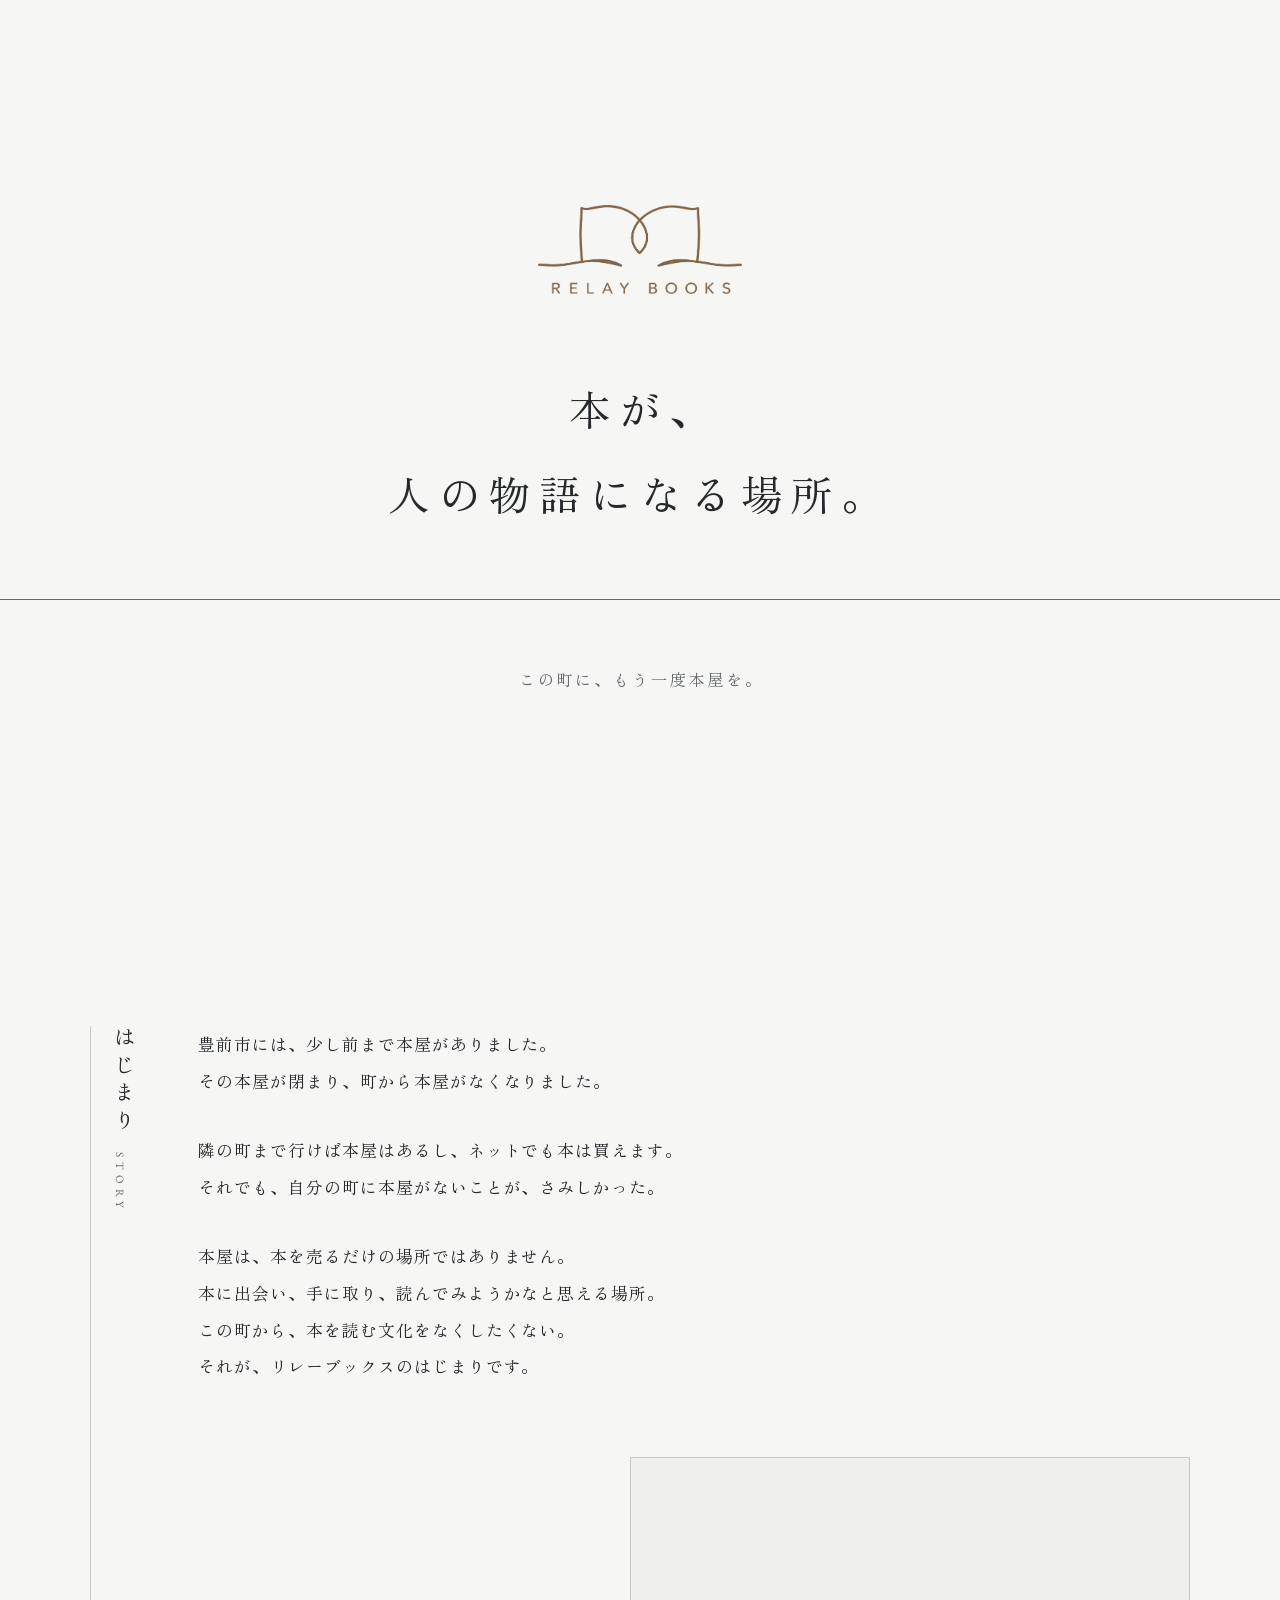
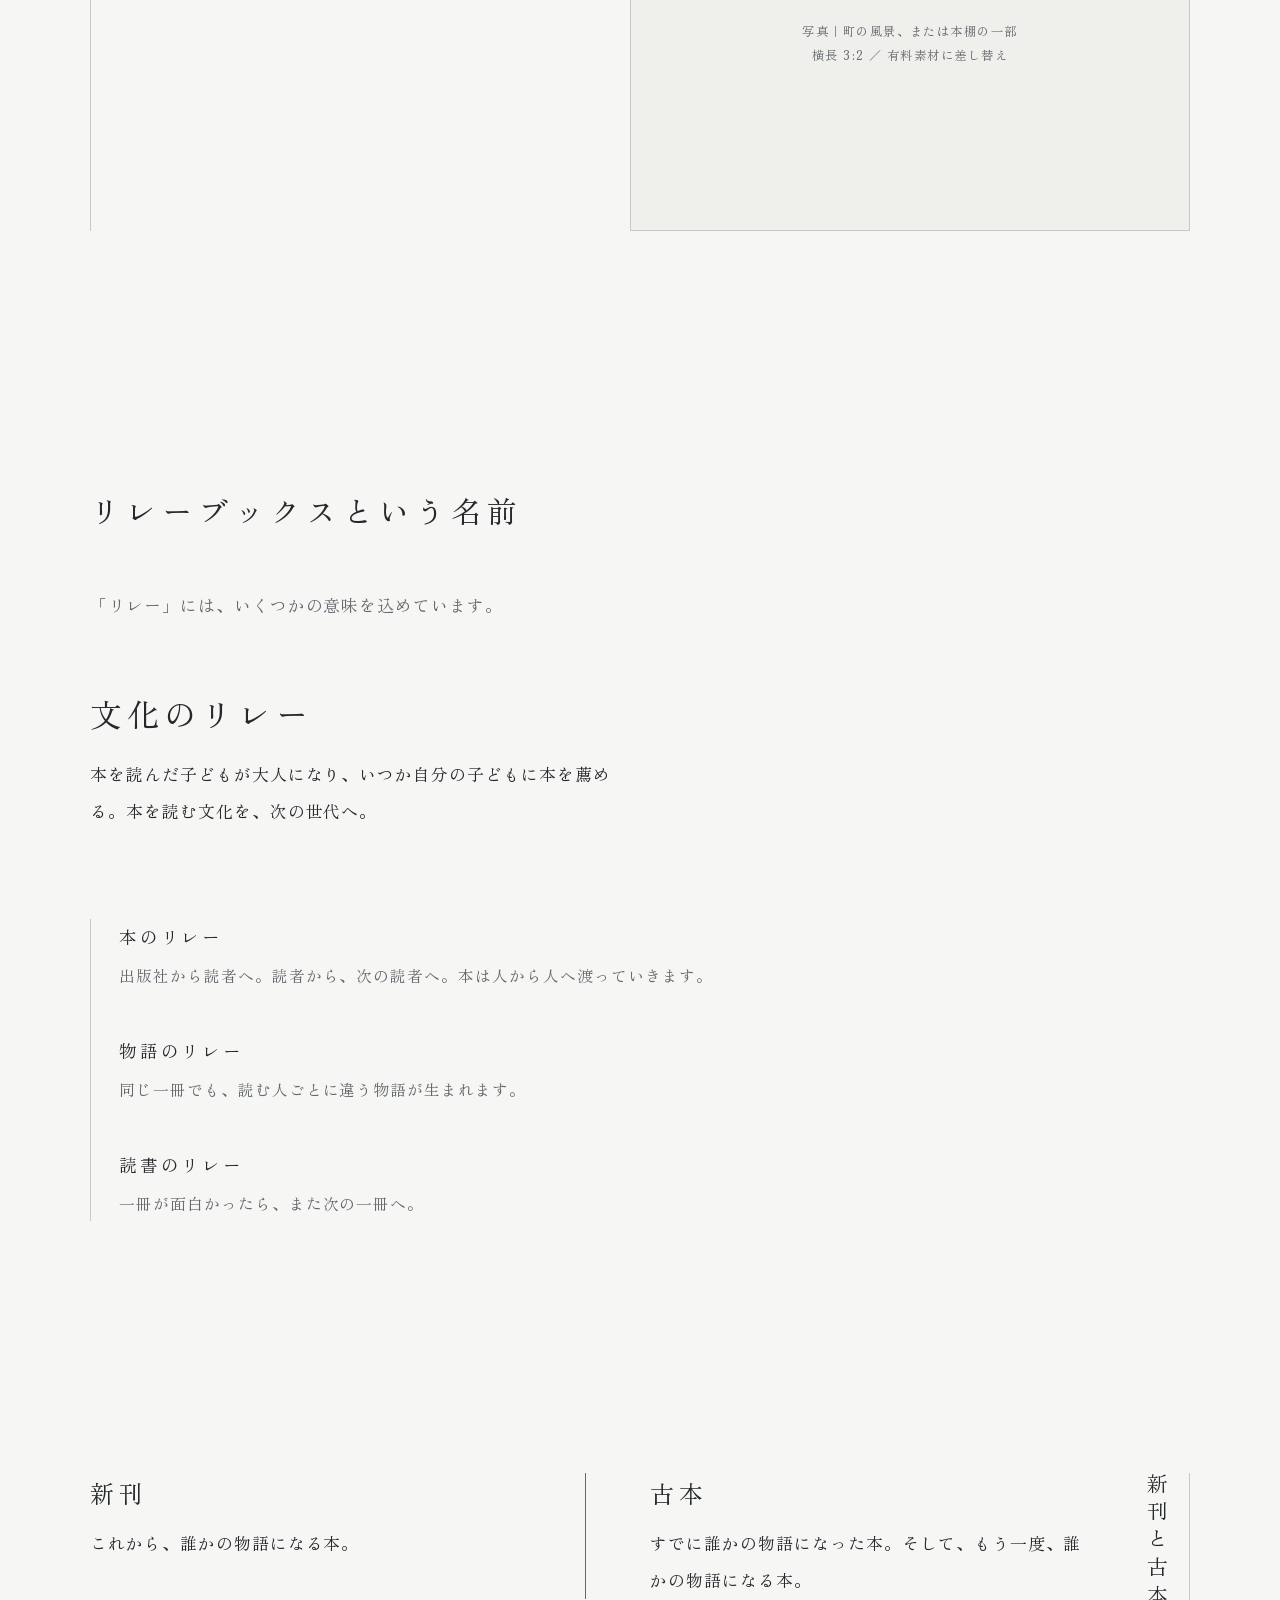
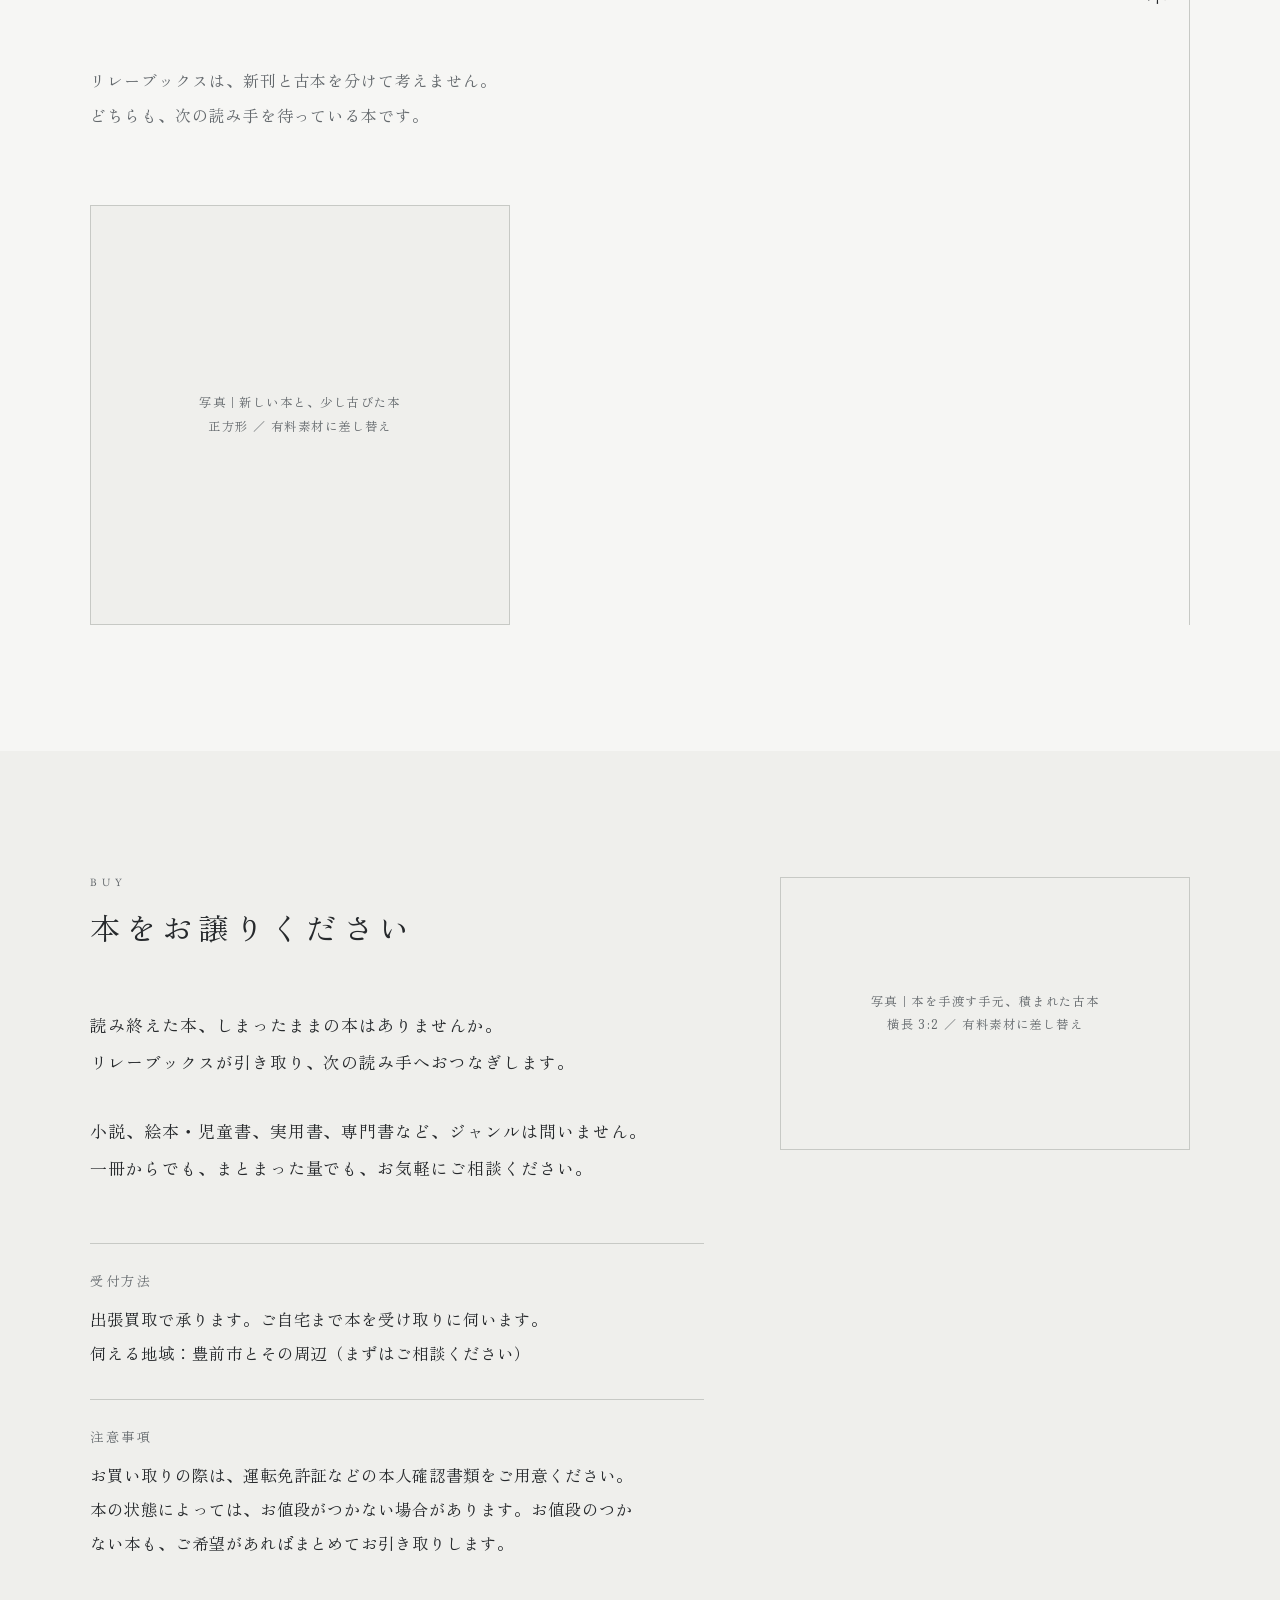
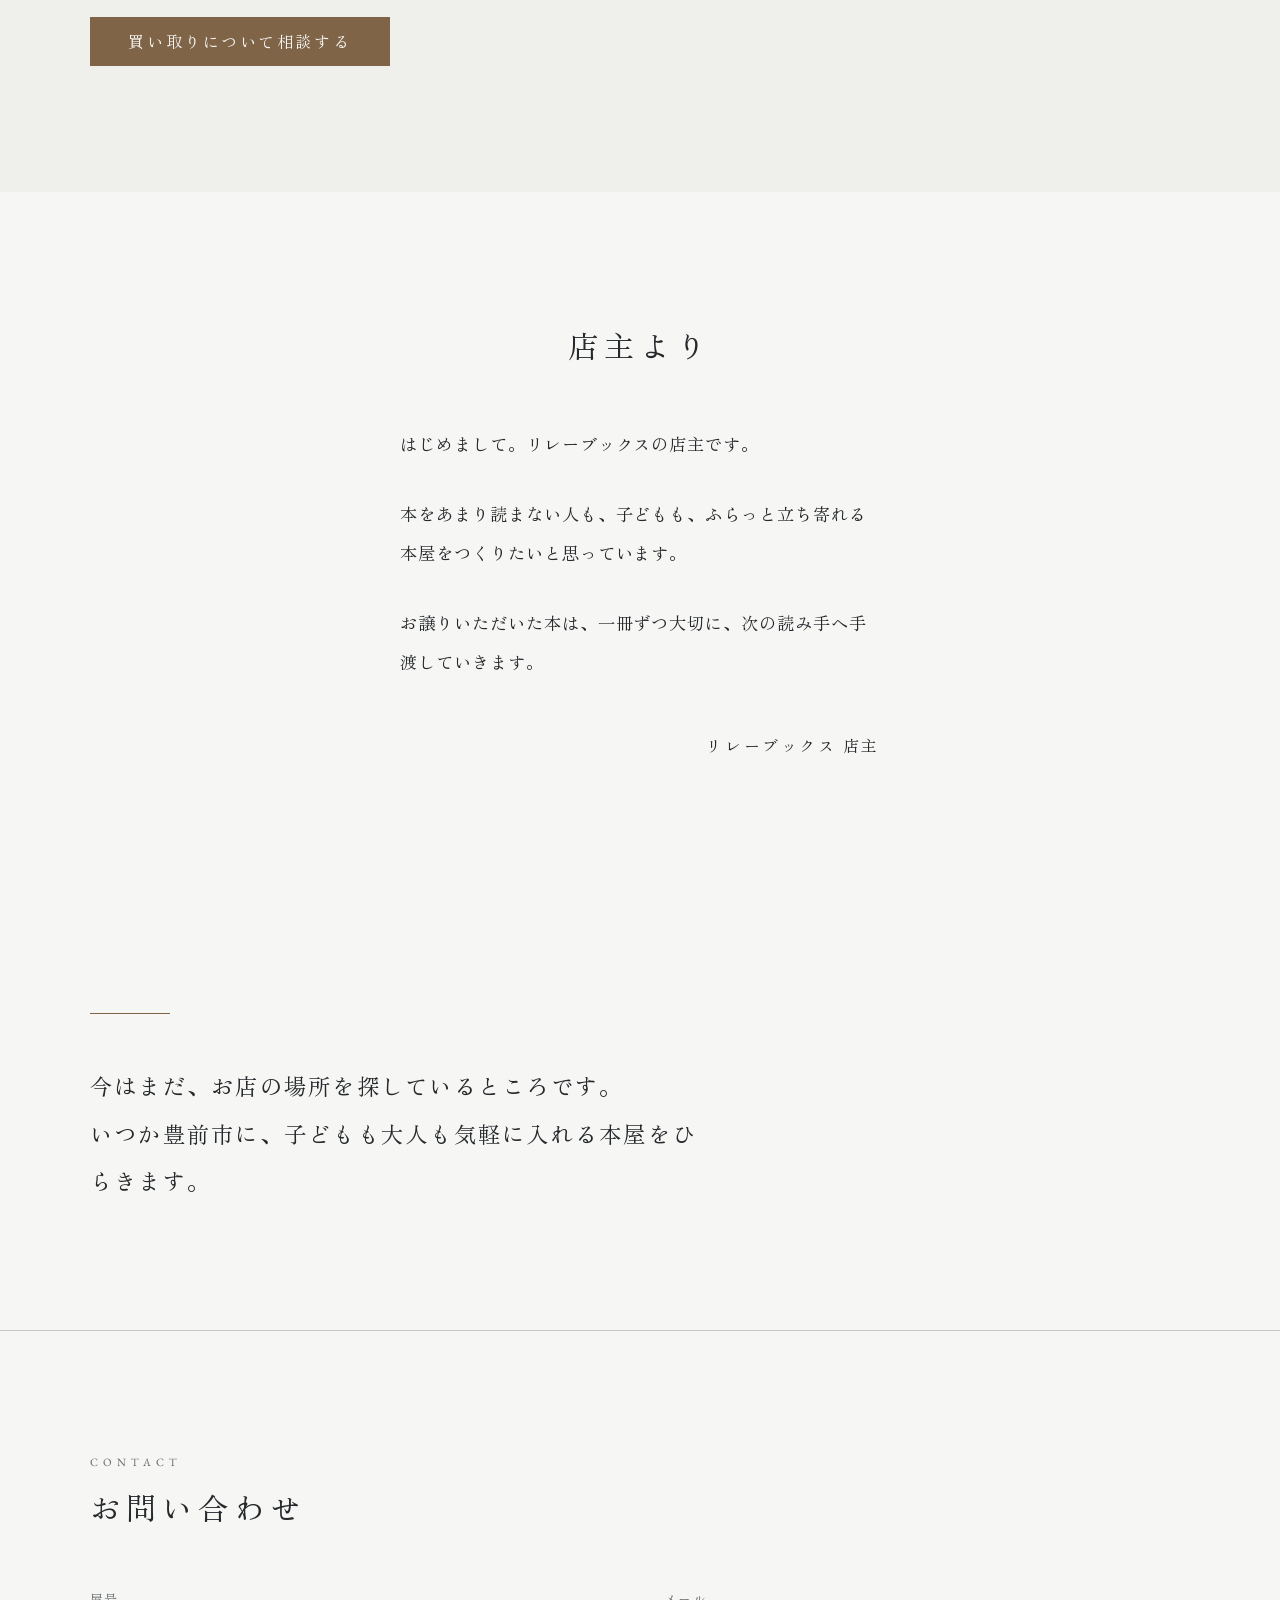
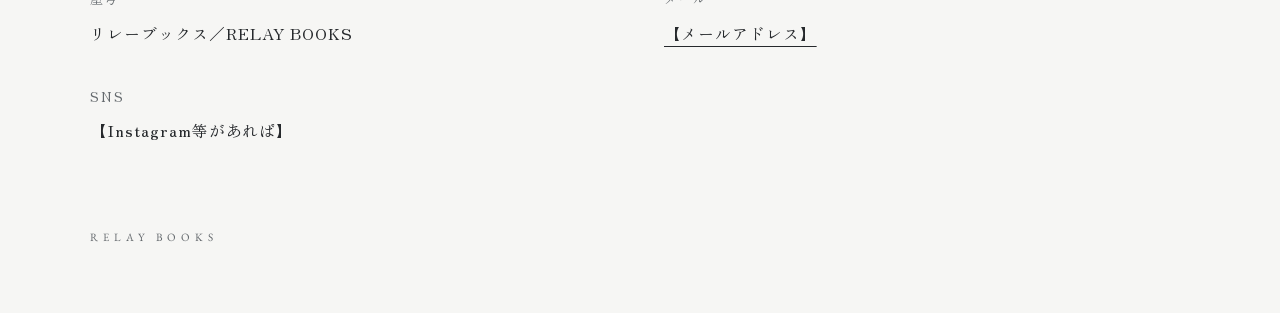
==== index.html @ 9a4e1fb2 "出張の地域と、値段のつかない本の扱いを書き入れた 伺える地域は「豊前市とその周辺（まずはご相談ください）」とした。 実際に動ける範囲は広いが、始めたばかりの段階では市町村名で 線を引くより、相談を受け" ====
<!doctype html>
<html lang="ja">
<head>
<meta charset="utf-8">
<meta name="viewport" content="width=device-width, initial-scale=1">

<!-- ==========================================================
     公開前に差し替える項目
     いずれも 【 】 で囲んである。同じ文字列で書かれているので、
     ファイル内の検索と置換でまとめて直せる。

       【店主名】            1箇所（事業者情報の代表者。is-pending で非表示中）
                             店主よりの本文と署名は「店主」とだけ書いてある。
                             名前を出すときはそこも書き換える
       【メールアドレス】    2箇所（買い取り相談ボタン / 事業者情報）
       【Instagram等が…】   1箇所（事業者情報のSNS。無ければ行ごと削除）

     古物商許可番号
       事業者情報の該当行に class="is-pending" が付いており、
       取得までは表示されない。番号を記入してこの class を外す。

     写真
       3箇所が枠のみのプレースホルダーになっている。
       有料素材の購入後、figure の中身を img に差し替える。

     ドメイン
       決まったら og:image を絶対URLにし、og:url を追加する。

     未成年からの買い取り
       福岡県の条例を確認し、方針が決まったら「本をお譲りください」の
       注意事項に追記するか判断する。
     ========================================================== -->

<title>リレーブックス｜本が、人の物語になる場所。</title>
<meta name="description" content="リレーブックスは、福岡県豊前市で本を読む文化を次の世代へつなぐ本屋です。読み終えた本、しまったままの本をお譲りください。一冊ずつ大切に、次の読み手へ手渡します。">

<meta property="og:type" content="website">
<meta property="og:title" content="リレーブックス｜本が、人の物語になる場所。">
<meta property="og:description" content="福岡県豊前市で、本を読む文化を次の世代へつなぐ本屋です。読み終えた本、しまったままの本をお譲りください。">
<meta property="og:image" content="/assets/og/og-image.png">
<meta property="og:locale" content="ja_JP">
<meta name="twitter:card" content="summary_large_image">

<link rel="icon" href="assets/favicon/favicon.ico" sizes="any">
<link rel="apple-touch-icon" href="assets/favicon/apple-touch-icon.png">

<link rel="stylesheet" href="assets/css/fonts.css">
<link rel="stylesheet" href="assets/css/style.css">
</head>
<body>

<!-- 1 ファーストビュー -->
<header class="hero">
  <div class="hero__logo">
    <img src="assets/logo/relay-books-logo.webp" width="1134" height="491"
         alt="リレーブックス RELAY BOOKS">
  </div>

  <h1 class="hero__catch">本が、<br>人の物語になる場所。</h1>

  <div class="hero__rule" aria-hidden="true"></div>

  <p class="hero__sub">この町に、もう一度本屋を。</p>
</header>

<main>

  <!-- 2 はじまり -->
  <section class="section story">
    <div class="wrap story__inner">
      <div class="vhead">
        <div class="vrule" aria-hidden="true"></div>
        <div>
          <h2>はじまり</h2>
          <div class="latin">STORY</div>
        </div>
      </div>

      <div>
        <div class="prose">
          <p>豊前市には、少し前まで本屋がありました。<br class="pc">その本屋が閉まり、町から本屋がなくなりました。</p>
          <p>隣の町まで行けば本屋はあるし、ネットでも本は買えます。<br class="pc">それでも、自分の町に本屋がないことが、さみしかった。</p>
          <p>本屋は、本を売るだけの場所ではありません。<br class="pc">本に出会い、手に取り、読んでみようかなと思える場所。<br class="pc">この町から、本を読む文化をなくしたくない。<br class="pc">それが、リレーブックスのはじまりです。</p>
        </div>

        <figure class="ph ph--wide">
          <span>写真｜町の風景、または本棚の一部<br>横長 3:2 ／ 有料素材に差し替え</span>
        </figure>
      </div>
    </div>
  </section>

  <!-- 3 リレーブックスという名前 -->
  <section class="section about">
    <div class="wrap">
      <div class="hhead">
        <h2>リレーブックスという名前</h2>
      </div>

      <p class="about__lead">「リレー」には、いくつかの意味を込めています。</p>

      <dl class="about__main">
        <dt>文化のリレー</dt>
        <dd>本を読んだ子どもが大人になり、いつか自分の子どもに本を薦める。本を読む文化を、次の世代へ。</dd>
      </dl>

      <dl class="about__rest">
        <div>
          <dt>本のリレー</dt>
          <dd>出版社から読者へ。読者から、次の読者へ。本は人から人へ渡っていきます。</dd>
        </div>
        <div>
          <dt>物語のリレー</dt>
          <dd>同じ一冊でも、読む人ごとに違う物語が生まれます。</dd>
        </div>
        <div>
          <dt>読書のリレー</dt>
          <dd>一冊が面白かったら、また次の一冊へ。</dd>
        </div>
      </dl>
    </div>
  </section>

  <!-- 4 新刊と古本 -->
  <section class="section books">
    <div class="wrap books__inner">
      <div class="vhead vhead--right">
        <div class="vrule" aria-hidden="true"></div>
        <div>
          <h2>新刊と古本</h2>
        </div>
      </div>

      <div class="books__body">
        <div class="books__pair">
          <dl>
            <dt>新刊</dt>
            <dd>これから、誰かの物語になる本。</dd>
          </dl>
          <div class="books__divider" aria-hidden="true"></div>
          <dl>
            <dt>古本</dt>
            <dd>すでに誰かの物語になった本。そして、もう一度、誰かの物語になる本。</dd>
          </dl>
        </div>

        <p class="books__note">リレーブックスは、新刊と古本を分けて考えません。<br class="pc">どちらも、次の読み手を待っている本です。</p>

        <figure class="ph ph--square">
          <span>写真｜新しい本と、少し古びた本<br>正方形 ／ 有料素材に差し替え</span>
        </figure>
      </div>
    </div>
  </section>

  <!-- 5 本をお譲りください -->
  <section class="section buy">
    <div class="wrap buy__inner">
      <div>
        <div class="hhead">
          <span class="latin">BUY</span>
          <h2>本をお譲りください</h2>
        </div>

        <div class="prose">
          <p>読み終えた本、しまったままの本はありませんか。<br class="pc">リレーブックスが引き取り、次の読み手へおつなぎします。</p>
          <p>小説、絵本・児童書、実用書、専門書など、ジャンルは問いません。<br class="pc">一冊からでも、まとまった量でも、お気軽にご相談ください。</p>
        </div>

        <dl class="buy__terms">
          <div>
            <dt>受付方法</dt>
            <dd>出張買取で承ります。ご自宅まで本を受け取りに伺います。<br>伺える地域：豊前市とその周辺（まずはご相談ください）</dd>
          </div>
          <div>
            <dt>注意事項</dt>
            <dd>お買い取りの際は、運転免許証などの本人確認書類をご用意ください。<br>本の状態によっては、お値段がつかない場合があります。お値段のつかない本も、ご希望があればまとめてお引き取りします。</dd>
          </div>
        </dl>

        <a class="button" href="mailto:【メールアドレス】">買い取りについて相談する</a>
      </div>

      <figure class="ph ph--wide">
        <span>写真｜本を手渡す手元、積まれた古本<br>横長 3:2 ／ 有料素材に差し替え</span>
      </figure>
    </div>
  </section>

  <!-- 6 店主より -->
  <section class="section owner">
    <div class="owner__inner">
      <div class="hhead hhead--center">
        <h2>店主より</h2>
      </div>

      <div class="owner__message">
        <p>はじめまして。リレーブックスの店主です。</p>
        <p>本をあまり読まない人も、子どもも、ふらっと立ち寄れる本屋をつくりたいと思っています。</p>
        <p>お譲りいただいた本は、一冊ずつ大切に、次の読み手へ手渡していきます。</p>
      </div>

      <p class="owner__sign">リレーブックス 店主</p>
    </div>
  </section>

  <!-- 7 これから -->
  <section class="section future" aria-label="これから">
    <div class="wrap">
      <div class="future__inner">
        <p>今はまだ、お店の場所を探しているところです。<br class="pc">いつか豊前市に、子どもも大人も気軽に入れる本屋をひらきます。</p>
      </div>
    </div>
  </section>

</main>

<!-- 8 連絡先・事業者情報 -->
<footer class="footer">
  <div class="wrap">
    <div class="hhead">
      <span class="latin">CONTACT</span>
      <h2>お問い合わせ</h2>
    </div>

    <dl class="footer__meta">
      <div>
        <dt>屋号</dt>
        <dd>リレーブックス／RELAY BOOKS</dd>
      </div>
      <!-- 代表者名を載せると決めたら、記入して is-pending を外す -->
      <div class="is-pending">
        <dt>代表者</dt>
        <dd>【店主名】</dd>
      </div>
      <!-- 古物商許可を取得したら、番号を記入して is-pending を外す -->
      <div class="is-pending">
        <dt>古物商許可</dt>
        <dd>福岡県公安委員会 第【許可番号】号</dd>
      </div>
      <div>
        <dt>メール</dt>
        <dd><a href="mailto:【メールアドレス】">【メールアドレス】</a></dd>
      </div>
      <div>
        <dt>SNS</dt>
        <dd>【Instagram等があれば】</dd>
      </div>
    </dl>

    <p class="footer__end">RELAY BOOKS</p>
  </div>
</footer>

</body>
</html>
---- assets/css/fonts.css ----
/* 和文・欧文のWebフォント。二段構成になっている。

   1段目 range/  文字コードの範囲ごとに分けたファイル。全ての文字を網羅する。
   2段目 page/   このページに実際に出てくる文字だけを詰めた軽量版。

   同じ文字を両方が持つ場合、CSSの規定により後に書いたものが使われる。
   そのため通常は2段目だけが読み込まれ、転送量は数十KBで済む。
   文章を書き換えて2段目に無い文字が出てきたときだけ、1段目の該当ファイル
   が読み込まれて欠けを埋める。つまり文字が抜け落ちることはない。

   2段目は文章を変えても作り直さなくてよい。作り直せば転送量がまた最小に
   なるという程度の位置づけ。 */


/* ---- Zen Old Mincho 範囲ごとの分割 ---- */
@font-face {
  font-family: 'Zen Old Mincho';
  font-style: normal;
  font-weight: 400;
  font-display: swap;
  src: url(../fonts/zen-old-mincho/000.woff2) format('woff2');
  unicode-range: U+ffd7, U+ffda-ffdc, U+ffe0-ffe2, U+ffe4, U+ffe6, U+ffe8-ffee, U+1f100-1f10c, U+1f110-1f16c, U+1f170-1f1ac, U+1f200-1f202, U+1f210-1f234;
}
@font-face {
  font-family: 'Zen Old Mincho';
  font-style: normal;
  font-weight: 400;
  font-display: swap;
  src: url(../fonts/zen-old-mincho/001.woff2) format('woff2');
  unicode-range: U+fa10, U+fa12-fa6d, U+fb00-fb04, U+fe10-fe19, U+fe30-fe42, U+fe44-fe52, U+fe54-fe66, U+fe68-fe6b, U+ff02, U+ff04, U+ff07, U+ff51, U+ff5b, U+ff5d, U+ff5f-ff60, U+ff66, U+ff69, U+ff87, U+ffa1-ffbe, U+ffc2-ffc7, U+ffca-ffcf, U+ffd2-ffd6;
}
@font-face {
  font-family: 'Zen Old Mincho';
  font-style: normal;
  font-weight: 400;
  font-display: swap;
  src: url(../fonts/zen-old-mincho/002.woff2) format('woff2');
  unicode-range: U+f92d-f959, U+f95b-f9f2, U+f9f4-fa0b, U+fa0e-fa0f;
}
@font-face {
  font-family: 'Zen Old Mincho';
  font-style: normal;
  font-weight: 400;
  font-display: swap;
  src: url(../fonts/zen-old-mincho/003.woff2) format('woff2');
  unicode-range: U+9e8b-9e8c, U+9e8e-9e8f, U+9e91-9e92, U+9e95-9e96, U+9e98, U+9e9b, U+9e9d-9e9e, U+9ea4-9ea5, U+9ea8-9eaa, U+9eac-9eb0, U+9eb3-9eb5, U+9eb8, U+9ebc-9ebf, U+9ec3, U+9ec6, U+9ec8, U+9ecb-9ecd, U+9ecf-9ed1, U+9ed4-9ed5, U+9ed8, U+9edb-9ee0, U+9ee4-9ee5, U+9ee7-9ee8, U+9eec-9ef2, U+9ef4-9ef9, U+9efb-9eff, U+9f02-9f03, U+9f07-9f09, U+9f0e-9f12, U+9f14-9f17, U+9f19-9f1b, U+9f1f-9f22, U+9f26, U+9f2a-9f2c, U+9f2f, U+9f31-9f32, U+9f34, U+9f37, U+9f39-9f3a, U+9f3c-9f3f, U+9f41, U+9f43-9f47, U+9f4a, U+9f4e-9f50, U+9f52-9f58, U+9f5a, U+9f5d-9f61, U+9f63, U+9f66-9f6a, U+9f6c-9f73, U+9f75-9f77, U+9f7a, U+9f7d, U+9f7f, U+9f8f-9f92, U+9f94-9f97, U+9f99, U+9f9c-9fa3, U+9fa5, U+9fb4, U+9fbc-9fc2, U+9fc4, U+9fc6, U+9fcc, U+f900-f92c;
}
@font-face {
  font-family: 'Zen Old Mincho';
  font-style: normal;
  font-weight: 400;
  font-display: swap;
  src: url(../fonts/zen-old-mincho/004.woff2) format('woff2');
  unicode-range: U+9c3e, U+9c41, U+9c43-9c4a, U+9c4e-9c50, U+9c52-9c54, U+9c56, U+9c58, U+9c5a-9c61, U+9c63, U+9c65, U+9c67-9c6b, U+9c6d-9c6e, U+9c70, U+9c72, U+9c75-9c78, U+9c7a-9c7c, U+9ce6-9ce7, U+9ceb-9cec, U+9cf0, U+9cf2, U+9cf6-9cf7, U+9cf9, U+9d02-9d03, U+9d06-9d09, U+9d0b, U+9d0e, U+9d11-9d12, U+9d15, U+9d17-9d18, U+9d1b-9d1f, U+9d23, U+9d26, U+9d2a-9d2c, U+9d2f-9d30, U+9d32-9d34, U+9d3a, U+9d3c-9d3f, U+9d41-9d48, U+9d4a, U+9d50-9d54, U+9d59, U+9d5d-9d65, U+9d69-9d6c, U+9d6f-9d70, U+9d72-9d73, U+9d76-9d77, U+9d7a-9d7c, U+9d7e, U+9d83-9d84, U+9d86-9d87, U+9d89-9d8a, U+9d8d-9d8e, U+9d92-9d93, U+9d95-9d9a, U+9da1, U+9da4, U+9da9-9dac, U+9dae, U+9db1-9db2, U+9db5, U+9db8-9dbd, U+9dbf-9dc4, U+9dc6-9dc7, U+9dc9-9dca, U+9dcf, U+9dd3-9dd7, U+9dd9-9dda, U+9dde-9de0, U+9de3, U+9de5-9de7, U+9de9, U+9deb, U+9ded-9df0, U+9df3-9df4, U+9df8, U+9dfd-9dfe, U+9e02, U+9e07, U+9e0a, U+9e0d-9e0e, U+9e10-9e12, U+9e15-9e16, U+9e19-9e1f, U+9e75, U+9e79-9e7d, U+9e80-9e85, U+9e87-9e88;
}
@font-face {
  font-family: 'Zen Old Mincho';
  font-style: normal;
  font-weight: 400;
  font-display: swap;
  src: url(../fonts/zen-old-mincho/005.woff2) format('woff2');
  unicode-range: U+9ae5-9ae7, U+9ae9, U+9aeb-9aec, U+9aee-9aef, U+9af1-9af5, U+9af7, U+9af9-9afb, U+9afd, U+9aff-9b06, U+9b08-9b09, U+9b0b-9b0e, U+9b10, U+9b12, U+9b16, U+9b18-9b1d, U+9b1f-9b20, U+9b22-9b23, U+9b25-9b2f, U+9b32-9b35, U+9b37, U+9b39-9b3b, U+9b3d, U+9b43-9b44, U+9b48, U+9b4b-9b4f, U+9b51, U+9b55-9b58, U+9b5b, U+9b5e, U+9b61, U+9b63, U+9b65-9b66, U+9b68, U+9b6a-9b6f, U+9b72-9b79, U+9b7f-9b80, U+9b83-9b87, U+9b89-9b8b, U+9b8d, U+9b8f-9b94, U+9b96-9b97, U+9b9a, U+9b9d-9ba0, U+9ba6-9ba7, U+9ba9-9baa, U+9bac, U+9bb0-9bb2, U+9bb4, U+9bb7-9bb9, U+9bbb-9bbc, U+9bbe-9bc1, U+9bc6-9bc8, U+9bca, U+9bce-9bd2, U+9bd4, U+9bd7-9bd8, U+9bdd, U+9bdf, U+9be1-9be5, U+9be7, U+9bea-9beb, U+9bee-9bf3, U+9bf5, U+9bf7-9bfa, U+9bfd, U+9bff-9c00, U+9c02, U+9c04, U+9c06, U+9c08-9c0d, U+9c0f-9c16, U+9c18-9c1e, U+9c21-9c2a, U+9c2d-9c32, U+9c35-9c37, U+9c39-9c3a, U+9c3d;
}
@font-face {
  font-family: 'Zen Old Mincho';
  font-style: normal;
  font-weight: 400;
  font-display: swap;
  src: url(../fonts/zen-old-mincho/006.woff2) format('woff2');
  unicode-range: U+98eb, U+98ed-98ee, U+98f0-98f1, U+98f3, U+98f6, U+9902, U+9907-9909, U+9911-9912, U+9914-9918, U+991a-9922, U+9924, U+9926-9927, U+992b-992c, U+992e, U+9931-9935, U+9939-993e, U+9940-9942, U+9945-9949, U+994b-994e, U+9950-9952, U+9954-9955, U+9958-9959, U+995b-995c, U+995e-9960, U+9963, U+9997-9998, U+999b, U+999d-999f, U+99a3, U+99a5-99a6, U+99a8, U+99ad-99ae, U+99b0-99b2, U+99b5, U+99b9-99ba, U+99bc-99bd, U+99bf, U+99c1, U+99c3, U+99c8-99c9, U+99d1, U+99d3-99d5, U+99d8-99df, U+99e1-99e2, U+99e7, U+99ea-99ee, U+99f0-99f2, U+99f4-99f5, U+99f8-99f9, U+99fb-99fe, U+9a01-9a05, U+9a08, U+9a0a-9a0c, U+9a0f-9a11, U+9a16, U+9a1a, U+9a1e, U+9a20, U+9a22-9a24, U+9a27, U+9a2b, U+9a2d-9a2e, U+9a31, U+9a33, U+9a35-9a38, U+9a3e, U+9a40-9a45, U+9a47, U+9a4a-9a4e, U+9a51-9a52, U+9a54-9a58, U+9a5b, U+9a5d, U+9a5f, U+9a62, U+9a64-9a65, U+9a69-9a6c, U+9aaa, U+9aac-9ab0, U+9ab2, U+9ab4-9ab7, U+9ab9, U+9abb-9ac1, U+9ac3, U+9ac6, U+9ac8, U+9ace-9ad3, U+9ad5-9ad7, U+9adb-9adc, U+9ade-9ae0, U+9ae2-9ae4;
}
@font-face {
  font-family: 'Zen Old Mincho';
  font-style: normal;
  font-weight: 400;
  font-display: swap;
  src: url(../fonts/zen-old-mincho/007.woff2) format('woff2');
  unicode-range: U+971d, U+9721-9724, U+9728, U+972a, U+9730-9731, U+9733, U+9736, U+9738-9739, U+973b, U+973d-973e, U+9741-9744, U+9746-974a, U+974d-974f, U+9751, U+9755, U+9757-9758, U+975a-975c, U+9760-9761, U+9763-9764, U+9766-9768, U+976a-976b, U+976e, U+9771, U+9773, U+9776-977d, U+977f-9781, U+9785-9786, U+9789, U+978b, U+978f-9790, U+9795-9797, U+9799-979a, U+979c, U+979e-97a0, U+97a2-97a3, U+97a6, U+97a8, U+97ab-97ac, U+97ae, U+97b1-97b6, U+97b8-97ba, U+97bc, U+97be-97bf, U+97c1, U+97c3-97ce, U+97d0-97d1, U+97d4, U+97d7-97d9, U+97db-97de, U+97e0-97e1, U+97e4, U+97e6, U+97ed-97ef, U+97f1-97f2, U+97f4-97f8, U+97fa, U+9804, U+9807, U+980a, U+980c-980f, U+9814, U+9816-9817, U+9819-981a, U+981c, U+981e, U+9820-9821, U+9823-9826, U+982b, U+982e-9830, U+9832-9835, U+9837, U+9839, U+983d-983e, U+9844, U+9846-9847, U+984a-984b, U+984f, U+9851-9853, U+9856-9857, U+9859-985b, U+9862-9863, U+9865-9866, U+986a-986c, U+986f-9871, U+9873-9875, U+98aa-98ab, U+98ad-98ae, U+98b0-98b1, U+98b4, U+98b6-98b8, U+98ba-98bc, U+98bf, U+98c2-98c8, U+98cb-98cc, U+98ce, U+98dc, U+98de, U+98e0-98e1, U+98e3, U+98e5-98e7, U+98e9-98ea;
}
@font-face {
  font-family: 'Zen Old Mincho';
  font-style: normal;
  font-weight: 400;
  font-display: swap;
  src: url(../fonts/zen-old-mincho/008.woff2) format('woff2');
  unicode-range: U+944a, U+944c, U+9452-9453, U+9455, U+9459-945c, U+945e-9463, U+9468, U+946a-946b, U+946d-9472, U+9475, U+9477, U+947c-947f, U+9481, U+9483-9485, U+9578-9579, U+957e-957f, U+9582, U+9584, U+9586-9588, U+958a, U+958c-958f, U+9592, U+9594, U+9596, U+9598-9599, U+959d-95a1, U+95a4, U+95a6-95a9, U+95ab-95ad, U+95b1, U+95b4, U+95b6, U+95b9-95bf, U+95c3, U+95c6, U+95c8-95cd, U+95d0-95d6, U+95d9-95da, U+95dc-95e2, U+95e4-95e6, U+95e8, U+961d-961e, U+9621-9622, U+9624-9626, U+9628, U+962c, U+962e-962f, U+9631, U+9633-9634, U+9637-963a, U+963c-963d, U+9641-9642, U+964b-964c, U+964f, U+9652, U+9654, U+9656-9658, U+965c-965f, U+9661, U+9666, U+966a, U+966c, U+966e, U+9672, U+9674, U+9677, U+967b-967c, U+967e-967f, U+9681-9684, U+9689, U+968b, U+968d, U+9691, U+9695-9698, U+969a, U+969d, U+969f, U+96a4-96aa, U+96ae-96b4, U+96b6, U+96b8-96bb, U+96bd, U+96c1, U+96c9-96cb, U+96cd-96ce, U+96d2, U+96d5-96d6, U+96d8-96da, U+96dc-96df, U+96e9, U+96ef, U+96f1, U+96f9-96fa, U+9702-9706, U+9708-9709, U+970d-970f, U+9711, U+9713-9714, U+9716, U+9719-971b;
}
@font-face {
  font-family: 'Zen Old Mincho';
  font-style: normal;
  font-weight: 400;
  font-display: swap;
  src: url(../fonts/zen-old-mincho/009.woff2) format('woff2');
  unicode-range: U+92bc-92bd, U+92bf-92c3, U+92c5-92c8, U+92cb-92d0, U+92d2-92d3, U+92d5, U+92d7-92d9, U+92dc-92dd, U+92df-92e1, U+92e3-92e5, U+92e7-92ea, U+92ec, U+92ee, U+92f0, U+92f2, U+92f7-92fb, U+92ff-9300, U+9302, U+9304, U+9308, U+930d, U+930f-9311, U+9314-9315, U+9318-931a, U+931c-931f, U+9321-9325, U+9327-932b, U+932e, U+9333-9337, U+933a-933b, U+9344, U+9347-934a, U+934d, U+9350-9352, U+9354-9358, U+935a, U+935c, U+935e, U+9360, U+9364-9365, U+9367, U+9369-936d, U+936f-9371, U+9373-9374, U+9376, U+937a, U+937d-9382, U+9388, U+938a-938b, U+938d, U+938f, U+9392, U+9394-9395, U+9397-9398, U+939a-939b, U+939e, U+93a1, U+93a3-93a4, U+93a6, U+93a8-93a9, U+93ab-93ad, U+93b0, U+93b4-93b6, U+93b9-93bb, U+93c1, U+93c3-93cd, U+93d0-93d1, U+93d3, U+93d6-93d9, U+93dc-93df, U+93e2, U+93e4-93e8, U+93f1, U+93f5, U+93f7-93fb, U+93fd, U+9401-9404, U+9407-9409, U+940d-9410, U+9413-9417, U+9419-941a, U+941f, U+9421, U+942b, U+942e-942f, U+9431-9434, U+9436, U+9438, U+943a-943b, U+943d, U+943f, U+9441, U+9443-9445, U+9448;
}
@font-face {
  font-family: 'Zen Old Mincho';
  font-style: normal;
  font-weight: 400;
  font-display: swap;
  src: url(../fonts/zen-old-mincho/010.woff2) format('woff2');
  unicode-range: U+9143, U+9146-914c, U+914f, U+9153, U+9156-915b, U+9161, U+9163-9165, U+9167, U+9169, U+916d, U+9172-9174, U+9179-917b, U+9181-9183, U+9185-9187, U+9189-918b, U+918e, U+9191, U+9193-9195, U+9197-9198, U+919e, U+91a1-91a2, U+91a6, U+91a8, U+91aa-91b6, U+91ba-91bd, U+91bf-91c6, U+91c9, U+91cb, U+91d0, U+91d3-91d4, U+91d6-91d7, U+91d9-91db, U+91de-91df, U+91e1, U+91e4-91e6, U+91e9-91ea, U+91ec-91f1, U+91f5-91f7, U+91f9, U+91fb-91fd, U+91ff-9201, U+9204-9207, U+9209-920a, U+920c, U+920e, U+9210-9218, U+921c-921e, U+9223-9226, U+9228-9229, U+922c, U+922e-9230, U+9233, U+9235-923a, U+923c, U+923e-9240, U+9242-9243, U+9245-924b, U+924d-9251, U+9256-925a, U+925c-925e, U+9260-9261, U+9264-9269, U+926e-9270, U+9275-9279, U+927b-927f, U+9288-928a, U+928d-928e, U+9291-9293, U+9295-9297, U+9299, U+929b-929c, U+929f-92a0, U+92a4-92a5, U+92a7-92a8, U+92ab, U+92af, U+92b2-92b3, U+92b6-92bb;
}
@font-face {
  font-family: 'Zen Old Mincho';
  font-style: normal;
  font-weight: 400;
  font-display: swap;
  src: url(../fonts/zen-old-mincho/011.woff2) format('woff2');
  unicode-range: U+8f52-8f55, U+8f57-8f58, U+8f5c-8f5e, U+8f61-8f66, U+8f9c-8f9d, U+8f9f-8fa2, U+8fa4-8fa8, U+8fad-8faf, U+8fb4-8fb8, U+8fbe, U+8fc0-8fc2, U+8fc6, U+8fc8, U+8fca-8fcb, U+8fcd, U+8fd0, U+8fd2-8fd3, U+8fd5, U+8fda, U+8fe0, U+8fe2-8fe5, U+8fe8-8fea, U+8fed-8fef, U+8ff1, U+8ff4-8ff6, U+8ff8-8ffb, U+8ffe, U+9002, U+9004-9005, U+9008, U+900b-900e, U+9011, U+9013, U+9015-9016, U+9018, U+901b, U+901e, U+9021, U+9027-902a, U+902c-902d, U+902f, U+9033-9037, U+9039, U+903c, U+903e-903f, U+9041, U+9043-9044, U+9049, U+904c, U+904f-9052, U+9056, U+9058, U+905b-905e, U+9062, U+9066-9068, U+906c, U+906f-9070, U+9072, U+9074, U+9076, U+9079, U+9080-9083, U+9085, U+9087-9088, U+908b-908c, U+908e-9090, U+9095, U+9097-9099, U+909b, U+90a0-90a2, U+90a5, U+90a8, U+90af-90b6, U+90bd-90be, U+90c3-90c5, U+90c7-90c9, U+90cc, U+90d2, U+90d5, U+90d7-90d9, U+90db-90df, U+90e2, U+90e4-90e5, U+90eb, U+90ef-90f0, U+90f2, U+90f4, U+90f6, U+90fe-9100, U+9102, U+9104-9106, U+9108, U+910d, U+9110, U+9112, U+9114-911a, U+911c, U+911e, U+9120, U+9122-9123, U+9125, U+9127, U+9129, U+912d-9132, U+9134, U+9136-9137, U+9139-913a, U+913c-913d;
}
@font-face {
  font-family: 'Zen Old Mincho';
  font-style: normal;
  font-weight: 400;
  font-display: swap;
  src: url(../fonts/zen-old-mincho/012.woff2) format('woff2');
  unicode-range: U+8dc0, U+8dc2, U+8dc5-8dc8, U+8dca-8dcc, U+8dce-8dcf, U+8dd1, U+8dd4-8dd7, U+8dd9-8ddb, U+8ddf, U+8de3-8de5, U+8de7, U+8dea-8dec, U+8df0-8df2, U+8df4, U+8dfc-8dfd, U+8dff, U+8e01, U+8e04-8e06, U+8e08-8e09, U+8e0b-8e0c, U+8e10-8e11, U+8e14, U+8e16, U+8e1d-8e23, U+8e26-8e27, U+8e30-8e31, U+8e33-8e39, U+8e3d, U+8e40-8e42, U+8e44, U+8e47-8e50, U+8e54-8e55, U+8e59, U+8e5b-8e64, U+8e69, U+8e6c-8e6d, U+8e6f-8e72, U+8e75-8e77, U+8e79-8e7c, U+8e81-8e85, U+8e89, U+8e8b, U+8e90-8e95, U+8e98-8e9b, U+8e9d-8e9e, U+8ea1-8ea2, U+8ea7, U+8ea9-8eaa, U+8eac-8eb1, U+8eb3, U+8eb5-8eb6, U+8eba-8ebb, U+8ebe, U+8ec0-8ec1, U+8ec3-8ec8, U+8ecb, U+8ecf, U+8ed1, U+8ed4, U+8edb-8edc, U+8ee3, U+8ee8, U+8eeb, U+8eed-8eee, U+8ef0-8ef1, U+8ef7, U+8ef9-8efc, U+8efe, U+8f00, U+8f02, U+8f05, U+8f07-8f08, U+8f0a, U+8f0f-8f10, U+8f12-8f13, U+8f15-8f19, U+8f1b-8f1c, U+8f1e-8f21, U+8f23, U+8f25-8f28, U+8f2b-8f2f, U+8f33-8f37, U+8f39-8f3b, U+8f3e, U+8f40-8f43, U+8f45-8f47, U+8f49-8f4a, U+8f4c-8f4f, U+8f51;
}
@font-face {
  font-family: 'Zen Old Mincho';
  font-style: normal;
  font-weight: 400;
  font-display: swap;
  src: url(../fonts/zen-old-mincho/013.woff2) format('woff2');
  unicode-range: U+8b2d, U+8b30, U+8b37, U+8b3c, U+8b3e, U+8b41-8b46, U+8b48-8b49, U+8b4c-8b4f, U+8b51-8b54, U+8b56, U+8b59, U+8b5b, U+8b5e-8b5f, U+8b63, U+8b69, U+8b6b-8b6d, U+8b6f, U+8b71, U+8b74, U+8b76, U+8b78-8b79, U+8b7c-8b81, U+8b84-8b85, U+8b8a-8b8f, U+8b92-8b96, U+8b99-8b9a, U+8b9c-8ba0, U+8c38-8c3a, U+8c3d-8c3f, U+8c41, U+8c45, U+8c47-8c49, U+8c4b-8c4c, U+8c4e-8c51, U+8c53-8c55, U+8c57-8c59, U+8c5b, U+8c5d, U+8c62-8c64, U+8c66, U+8c68-8c69, U+8c6b-8c6d, U+8c73, U+8c75-8c76, U+8c78, U+8c7a-8c7c, U+8c7e, U+8c82, U+8c85-8c87, U+8c89-8c8b, U+8c8d-8c8e, U+8c90, U+8c92-8c94, U+8c98-8c99, U+8c9b-8c9c, U+8c9f, U+8ca4, U+8cad-8cae, U+8cb2-8cb3, U+8cb6, U+8cb9-8cba, U+8cbd, U+8cc1-8cc2, U+8cc4-8cc6, U+8cc8-8cc9, U+8ccb, U+8ccd-8ccf, U+8cd2, U+8cd5-8cd6, U+8cd9-8cda, U+8cdd, U+8ce1, U+8ce3-8ce4, U+8ce6, U+8ce8, U+8cec, U+8cef-8cf2, U+8cf4-8cf5, U+8cf7-8cf8, U+8cfa-8cfb, U+8cfd-8cff, U+8d01, U+8d03-8d04, U+8d07, U+8d09-8d0b, U+8d0d-8d10, U+8d12-8d14, U+8d16-8d17, U+8d1b-8d1d, U+8d65, U+8d67, U+8d69, U+8d6b-8d6e, U+8d71, U+8d73, U+8d76, U+8d7f, U+8d81-8d82, U+8d84, U+8d88, U+8d8d, U+8d90-8d91, U+8d95, U+8d99, U+8d9e-8da0, U+8da6, U+8da8, U+8dab-8dac, U+8daf, U+8db2, U+8db5, U+8db7, U+8db9-8dbc, U+8dbe;
}
@font-face {
  font-family: 'Zen Old Mincho';
  font-style: normal;
  font-weight: 400;
  font-display: swap;
  src: url(../fonts/zen-old-mincho/014.woff2) format('woff2');
  unicode-range: U+8973-8975, U+8977, U+897a-897e, U+8980, U+8983, U+8988-898a, U+898d, U+8990, U+8993-8995, U+8998, U+899b-899c, U+899f-89a1, U+89a5-89a6, U+89a9, U+89ac, U+89af-89b0, U+89b2, U+89b4-89b7, U+89ba, U+89bc-89bd, U+89bf-89c1, U+89d4-89d8, U+89da, U+89dc-89dd, U+89e5, U+89e7, U+89e9, U+89eb, U+89ed, U+89f1, U+89f3-89f4, U+89f6, U+89f8-89f9, U+89fd, U+89ff, U+8a01, U+8a04-8a05, U+8a07, U+8a0c, U+8a0f-8a12, U+8a14-8a16, U+8a1b, U+8a1d-8a1e, U+8a20-8a22, U+8a24-8a26, U+8a2b-8a2c, U+8a2f, U+8a35-8a37, U+8a3b, U+8a3d-8a3e, U+8a40-8a41, U+8a43, U+8a45-8a49, U+8a4d-8a4e, U+8a51-8a54, U+8a56-8a58, U+8a5b-8a5d, U+8a61-8a62, U+8a65, U+8a67, U+8a6c-8a6d, U+8a75-8a77, U+8a79-8a7c, U+8a7e-8a80, U+8a82-8a86, U+8a8b, U+8a8f-8a92, U+8a96-8a97, U+8a99-8a9a, U+8a9f, U+8aa1, U+8aa3, U+8aa5-8aaa, U+8aae-8aaf, U+8ab3, U+8ab6-8ab7, U+8abb-8abc, U+8abe, U+8ac2-8ac4, U+8ac6, U+8ac8-8aca, U+8acc-8acd, U+8ad0-8ad1, U+8ad3-8ad5, U+8ad7, U+8ada-8ae2, U+8ae4, U+8ae7, U+8aeb-8aec, U+8aee, U+8af0-8af1, U+8af3-8af7, U+8afa, U+8afc, U+8aff, U+8b01-8b02, U+8b04-8b07, U+8b0a-8b0d, U+8b0f-8b11, U+8b14, U+8b16, U+8b1a, U+8b1c, U+8b1e-8b20, U+8b26, U+8b28, U+8b2b-8b2c;
}
@font-face {
  font-family: 'Zen Old Mincho';
  font-style: normal;
  font-weight: 400;
  font-display: swap;
  src: url(../fonts/zen-old-mincho/015.woff2) format('woff2');
  unicode-range: U+87e2-87e6, U+87ea-87ed, U+87ef, U+87f1, U+87f3, U+87f5-87f8, U+87fa-87fb, U+87fe-87ff, U+8801, U+8803, U+8805-8807, U+8809-880b, U+880d-8816, U+8818-881c, U+881e-881f, U+8821-8822, U+8827-8828, U+882d-882e, U+8830-8832, U+8835-8836, U+8839-883c, U+8841-8845, U+8848-884b, U+884d-884e, U+8851-8852, U+8855-8856, U+8858-885a, U+885c, U+885e-8860, U+8862, U+8864, U+8869, U+886b, U+886e-886f, U+8871-8872, U+8875, U+8877, U+8879, U+887b, U+887d-887e, U+8880-8882, U+8888, U+888d, U+8892, U+8897-889c, U+889e-88a0, U+88a2, U+88a4, U+88a8, U+88aa, U+88ae, U+88b0-88b1, U+88b5, U+88b7, U+88ba, U+88bc-88c0, U+88c3-88c4, U+88c6, U+88ca-88ce, U+88d1-88d4, U+88d8-88d9, U+88db, U+88dd-88e1, U+88e7-88e8, U+88ef-88f2, U+88f4-88f5, U+88f7, U+88f9, U+88fc, U+8901-8902, U+8904, U+8906, U+890a, U+890c-890f, U+8913, U+8915-8916, U+8918-891a, U+891c-891e, U+8920, U+8925-8928, U+892a-892b, U+8930-8932, U+8935-893b, U+893e, U+8940-8946, U+8949, U+894c-894d, U+894f, U+8952, U+8956-8957, U+895a-895c, U+895e, U+8960-8964, U+8966, U+896a-896b, U+896d-8970;
}
@font-face {
  font-family: 'Zen Old Mincho';
  font-style: normal;
  font-weight: 400;
  font-display: swap;
  src: url(../fonts/zen-old-mincho/016.woff2) format('woff2');
  unicode-range: U+8655-8659, U+865b, U+865d-8664, U+8667, U+8669, U+866c, U+866f, U+8671, U+8675-8677, U+867a-867b, U+867d, U+8687-8689, U+868b-868d, U+8691, U+8693, U+8695-8696, U+8698, U+869a, U+869c-869d, U+86a1, U+86a3-86a4, U+86a6-86ab, U+86ad, U+86af-86b1, U+86b3-86b9, U+86bf-86c1, U+86c3-86c6, U+86c9, U+86cb, U+86ce, U+86d1-86d2, U+86d4-86d5, U+86d7, U+86da, U+86dc, U+86de-86e0, U+86e3-86e7, U+86e9, U+86ec-86ed, U+86ef, U+86f8-86fe, U+8700, U+8703-870b, U+870d-8714, U+8719-871a, U+871e-871f, U+8721-8723, U+8725, U+8728-8729, U+872e-872f, U+8731-8732, U+8734, U+8737, U+8739-8740, U+8743, U+8745, U+8749, U+874b-874e, U+8751, U+8753, U+8755, U+8757-8759, U+875d, U+875f-8761, U+8763-8766, U+8768, U+876a, U+876e-876f, U+8771-8772, U+8774, U+8778, U+877b-877c, U+877f, U+8782-8789, U+878b-878c, U+878e, U+8790, U+8793, U+8795, U+8797-8799, U+879e-87a0, U+87a2-87a3, U+87a7, U+87ab-87af, U+87b1, U+87b3, U+87b5, U+87bb, U+87bd-87c1, U+87c4, U+87c6-87cb, U+87ce, U+87d0, U+87d2, U+87d5-87d6, U+87d9-87da, U+87dc, U+87df-87e0;
}
@font-face {
  font-family: 'Zen Old Mincho';
  font-style: normal;
  font-weight: 400;
  font-display: swap;
  src: url(../fonts/zen-old-mincho/017.woff2) format('woff2');
  unicode-range: U+84b4, U+84b9-84bb, U+84bd-84c2, U+84c6-84ca, U+84cc-84d1, U+84d3, U+84d6, U+84d9-84da, U+84dc, U+84e7, U+84ea, U+84ec, U+84ef-84f2, U+84f4, U+84f7, U+84fa-84fd, U+84ff-8500, U+8502-8503, U+8506-8507, U+850c, U+850e, U+8510, U+8514-8515, U+8517-8518, U+851a-851c, U+851e-851f, U+8521-8525, U+8527, U+852a-852c, U+852f, U+8532-8534, U+8536, U+853e-8541, U+8543, U+8546, U+8548, U+854a-854b, U+854f-8553, U+8555-855a, U+855c-8564, U+8569-856b, U+856d, U+856f, U+8577, U+8579-857b, U+857d-8581, U+8585-8586, U+8588-858c, U+858f-8591, U+8593, U+8597-8598, U+859b-859d, U+859f-85a0, U+85a2, U+85a4-85a5, U+85a7-85a8, U+85ad-85b0, U+85b4, U+85b6-85ba, U+85bc-85bf, U+85c1-85c2, U+85c7, U+85c9-85cb, U+85ce-85d0, U+85d5, U+85d8-85da, U+85dc, U+85df-85e1, U+85e5-85e6, U+85e8, U+85ed, U+85f3-85f4, U+85f6-85f7, U+85f9-85fa, U+85fc, U+85fe-8600, U+8602, U+8604-8606, U+860a-860b, U+860d-860e, U+8610-8613, U+8616-861b, U+861e, U+8621-8622, U+8624, U+8627, U+8629, U+862f-8630, U+8636, U+8638-863a, U+863c-863d, U+863f-8642, U+8646, U+864d, U+8652-8654;
}
@font-face {
  font-family: 'Zen Old Mincho';
  font-style: normal;
  font-weight: 400;
  font-display: swap;
  src: url(../fonts/zen-old-mincho/018.woff2) format('woff2');
  unicode-range: U+82e8, U+82ea, U+82ed, U+82ef, U+82f3-82f4, U+82f6-82f7, U+82f9, U+82fb, U+82fd-82fe, U+8300-8301, U+8303, U+8306-8308, U+830a-830c, U+8316-8318, U+831b, U+831d-831f, U+8321-8323, U+832b-8335, U+8337, U+833a, U+833c-833d, U+8340, U+8342-8347, U+834a, U+834d-8351, U+8353-8357, U+835a, U+8362-8363, U+8370, U+8373, U+8375, U+8378, U+837c-837d, U+837f-8380, U+8382, U+8384-8387, U+838a, U+838d-838e, U+8392-8396, U+8398-83a0, U+83a2, U+83a6-83ad, U+83b1, U+83b5, U+83bd-83c1, U+83c7, U+83c9, U+83ce-83d1, U+83d4, U+83d6, U+83d8, U+83dd, U+83df-83e1, U+83e5, U+83e8, U+83ea-83eb, U+83f0, U+83f2, U+83f4, U+83f6-83f9, U+83fb-83fd, U+8401, U+8403-8404, U+8406-8407, U+840a-840b, U+840d, U+840f, U+8411, U+8413, U+8415, U+8417, U+8419, U+8420, U+8422, U+842a, U+842f, U+8431, U+8435, U+8438-8439, U+843c, U+8445-8448, U+844a, U+844d-844f, U+8451-8452, U+8456, U+8458-845a, U+845c, U+845f-8462, U+8464-8467, U+8469-846b, U+846d-8470, U+8473-8474, U+8476-847a, U+847c-847d, U+8481-8482, U+8484-8485, U+848b, U+8490, U+8492-8493, U+8495, U+8497, U+849c, U+849e-849f, U+84a1, U+84a6, U+84a8-84aa, U+84ad, U+84af, U+84b1;
}
@font-face {
  font-family: 'Zen Old Mincho';
  font-style: normal;
  font-weight: 400;
  font-display: swap;
  src: url(../fonts/zen-old-mincho/019.woff2) format('woff2');
  unicode-range: U+814a, U+814c, U+8151-8153, U+8157, U+815f-8161, U+8165-8169, U+816d-816f, U+8171, U+8173-8174, U+8177, U+8180-8186, U+8188, U+818a-818b, U+818e, U+8190, U+8193, U+8195-8196, U+8198, U+819b, U+819e, U+81a0, U+81a2, U+81a4, U+81a9, U+81ae, U+81b0, U+81b2, U+81b4-81b5, U+81b8, U+81ba-81bb, U+81bd-81be, U+81c0-81c3, U+81c5-81c6, U+81c8-81cb, U+81cd-81cf, U+81d1, U+81d5-81db, U+81dd-81e1, U+81e4-81e5, U+81e7, U+81eb-81ec, U+81ef-81f2, U+81f5-81f6, U+81f8-81fb, U+81fd-8205, U+8209-820b, U+820d, U+820f, U+8212-8214, U+8216, U+8219-821d, U+8221-8222, U+8228-8229, U+822b, U+822e, U+8232-8235, U+8237-8238, U+823a, U+823c, U+8240, U+8243-8246, U+8249, U+824b, U+824e-824f, U+8251, U+8256-825a, U+825c-825d, U+825f-8260, U+8262-8264, U+8267-8268, U+826a-826b, U+826d-826e, U+8271, U+8274, U+8277, U+8279, U+827b, U+827d-8281, U+8283-8284, U+8287, U+8289-828a, U+828d-828e, U+8291-8294, U+8296, U+8298-829b, U+829f-82a1, U+82a3-82a4, U+82a7-82ac, U+82ae, U+82b0, U+82b2, U+82b4, U+82b7, U+82ba-82bc, U+82be-82bf, U+82c5-82c6, U+82d0, U+82d2-82d3, U+82d5, U+82d9-82da, U+82dc, U+82de-82e4, U+82e7;
}
@font-face {
  font-family: 'Zen Old Mincho';
  font-style: normal;
  font-weight: 400;
  font-display: swap;
  src: url(../fonts/zen-old-mincho/020.woff2) format('woff2');
  unicode-range: U+7f77-7f79, U+7f7d-7f80, U+7f82-7f83, U+7f86-7f88, U+7f8b-7f8d, U+7f8f-7f91, U+7f94, U+7f96-7f97, U+7f9a, U+7f9c-7f9d, U+7fa1-7fa3, U+7fa6, U+7faa, U+7fad-7faf, U+7fb2, U+7fb4, U+7fb6, U+7fb8-7fb9, U+7fbc, U+7fbf-7fc0, U+7fc3, U+7fc5-7fc6, U+7fc8, U+7fca, U+7fce-7fcf, U+7fd5, U+7fdb, U+7fdf, U+7fe1, U+7fe3, U+7fe5-7fe6, U+7fe8-7fe9, U+7feb-7fec, U+7fee-7ff0, U+7ff2-7ff3, U+7ff9-7ffa, U+7ffd-7fff, U+8002, U+8004, U+8006-8008, U+800a-800f, U+8011-8014, U+8016, U+8018-8019, U+801c-8021, U+8024, U+8026, U+8028, U+802c, U+802e, U+8030, U+8034-8035, U+8037, U+8039-8040, U+8043-8044, U+8046, U+804a, U+8052, U+8058, U+805a, U+805f-8060, U+8062, U+8064, U+8066, U+8068, U+806d, U+806f-8073, U+8075-8076, U+8079, U+807b, U+807d-8081, U+8084-8088, U+808b, U+808e, U+8093, U+8099-809a, U+809c, U+809e, U+80a4, U+80a6-80a7, U+80ab-80ad, U+80b1, U+80b8-80b9, U+80c4-80c5, U+80c8, U+80ca, U+80cd, U+80cf, U+80d2, U+80d4-80db, U+80dd, U+80e0, U+80e4-80e6, U+80ed-80f3, U+80f5-80f7, U+80f9-80fc, U+80fe, U+8101, U+8103, U+8109, U+810b, U+810d, U+8116-8118, U+811b-811c, U+811e, U+8120, U+8123-8124, U+8127, U+8129, U+812b-812c, U+812f-8130, U+8135, U+8139-813a, U+813c-813e, U+8141, U+8145-8147;
}
@font-face {
  font-family: 'Zen Old Mincho';
  font-style: normal;
  font-weight: 400;
  font-display: swap;
  src: url(../fonts/zen-old-mincho/021.woff2) format('woff2');
  unicode-range: U+7d57, U+7d59-7d5d, U+7d63, U+7d65, U+7d67, U+7d6a, U+7d6e, U+7d70, U+7d72-7d73, U+7d78, U+7d7a-7d7b, U+7d7d, U+7d7f, U+7d81-7d83, U+7d85-7d86, U+7d88-7d89, U+7d8b-7d8d, U+7d8f, U+7d91, U+7d93, U+7d96-7d97, U+7d9b-7da0, U+7da2-7da3, U+7da6-7da7, U+7daa-7dac, U+7dae-7db0, U+7db3, U+7db5-7db9, U+7dbd, U+7dc0, U+7dc2-7dc7, U+7dcc-7dce, U+7dd0, U+7dd5-7dd9, U+7ddc-7dde, U+7de1-7de6, U+7dea-7ded, U+7df1-7df2, U+7df5-7df6, U+7df9-7dfa, U+7e00, U+7e05, U+7e08-7e0b, U+7e10-7e12, U+7e15, U+7e17, U+7e1c-7e1d, U+7e1f-7e23, U+7e27-7e28, U+7e2c-7e2d, U+7e2f, U+7e31-7e33, U+7e35-7e37, U+7e39-7e3b, U+7e3d, U+7e3f, U+7e43-7e48, U+7e4e, U+7e50, U+7e52, U+7e56, U+7e58-7e5a, U+7e5d-7e5f, U+7e61-7e62, U+7e65-7e67, U+7e69-7e6b, U+7e6d-7e6f, U+7e73, U+7e75, U+7e78-7e79, U+7e7b-7e7f, U+7e81-7e83, U+7e86-7e8a, U+7e8c-7e8e, U+7e90-7e96, U+7e98, U+7e9a-7e9f, U+7f38, U+7f3a-7f3f, U+7f43-7f45, U+7f47, U+7f4c-7f50, U+7f52-7f55, U+7f58, U+7f5b-7f5d, U+7f5f, U+7f61, U+7f63-7f69, U+7f6b, U+7f6d, U+7f71;
}
@font-face {
  font-family: 'Zen Old Mincho';
  font-style: normal;
  font-weight: 400;
  font-display: swap;
  src: url(../fonts/zen-old-mincho/022.woff2) format('woff2');
  unicode-range: U+7bc8, U+7bca-7bcc, U+7bcf, U+7bd4, U+7bd6-7bd7, U+7bd9-7bdb, U+7bdd, U+7be5-7be6, U+7be8-7bea, U+7bf0, U+7bf2-7bfa, U+7bfc, U+7bfe, U+7c00-7c04, U+7c06-7c07, U+7c09, U+7c0b-7c0f, U+7c11-7c14, U+7c17, U+7c19, U+7c1b, U+7c1e-7c20, U+7c23, U+7c25-7c28, U+7c2a-7c2c, U+7c2f, U+7c31, U+7c33-7c34, U+7c36-7c3a, U+7c3d-7c3e, U+7c40, U+7c42-7c43, U+7c45-7c46, U+7c4a, U+7c4c, U+7c4f-7c5f, U+7c61, U+7c63-7c65, U+7c67, U+7c69, U+7c6c-7c70, U+7c72, U+7c75, U+7c79, U+7c7b-7c7e, U+7c81-7c83, U+7c86-7c87, U+7c8d, U+7c8f-7c90, U+7c94, U+7c9e, U+7ca0-7ca2, U+7ca4-7ca6, U+7ca8, U+7cab, U+7cad-7cae, U+7cb0-7cb3, U+7cb6-7cb7, U+7cb9-7cbd, U+7cbf-7cc0, U+7cc2, U+7cc4-7cc5, U+7cc7-7cca, U+7ccd-7ccf, U+7cd2-7cd5, U+7cd7-7cda, U+7cdc-7cdd, U+7cdf-7ce0, U+7ce2, U+7ce6, U+7ce9, U+7ceb, U+7cef, U+7cf2, U+7cf4-7cf6, U+7cf9-7cfa, U+7cfe, U+7d02-7d03, U+7d06-7d0a, U+7d0f, U+7d11-7d13, U+7d15-7d16, U+7d1c-7d1e, U+7d23, U+7d26, U+7d2a, U+7d2c-7d2e, U+7d31-7d32, U+7d35, U+7d3c-7d41, U+7d43, U+7d45, U+7d47-7d48, U+7d4b, U+7d4d-7d4f, U+7d51, U+7d53, U+7d55-7d56;
}
@font-face {
  font-family: 'Zen Old Mincho';
  font-style: normal;
  font-weight: 400;
  font-display: swap;
  src: url(../fonts/zen-old-mincho/023.woff2) format('woff2');
  unicode-range: U+7a17-7a19, U+7a1b, U+7a1e-7a21, U+7a27, U+7a2b, U+7a2d, U+7a2f-7a31, U+7a34-7a35, U+7a37-7a3b, U+7a3e, U+7a43-7a49, U+7a4c, U+7a4e, U+7a50, U+7a55-7a57, U+7a59, U+7a5c-7a5d, U+7a5f-7a63, U+7a65, U+7a67, U+7a69-7a6a, U+7a6d, U+7a70, U+7a75, U+7a78-7a79, U+7a7d-7a7e, U+7a80, U+7a82, U+7a84-7a86, U+7a88, U+7a8a-7a8b, U+7a90-7a91, U+7a94-7a98, U+7a9e, U+7aa0, U+7aa3, U+7aa9, U+7aac, U+7ab0, U+7ab3, U+7ab5-7ab6, U+7ab9-7abf, U+7ac3, U+7ac5-7aca, U+7acc-7acf, U+7ad1-7ad3, U+7ad5, U+7ada-7adb, U+7add, U+7adf, U+7ae1-7ae2, U+7ae6-7aed, U+7af0-7af1, U+7af4, U+7af8, U+7afa-7afb, U+7afd-7afe, U+7b02, U+7b04, U+7b06-7b08, U+7b0a-7b0b, U+7b0f, U+7b12, U+7b14, U+7b18-7b19, U+7b1e-7b1f, U+7b23, U+7b25, U+7b27-7b2b, U+7b2d-7b31, U+7b33-7b36, U+7b3b, U+7b3d, U+7b3f-7b41, U+7b45, U+7b47, U+7b4c-7b50, U+7b53, U+7b55, U+7b5d, U+7b60, U+7b64-7b66, U+7b69-7b6a, U+7b6c-7b75, U+7b77, U+7b79-7b7a, U+7b7f, U+7b84, U+7b86, U+7b89, U+7b8d-7b92, U+7b96, U+7b98-7ba0, U+7ba5, U+7bac-7bad, U+7baf-7bb0, U+7bb2, U+7bb4-7bb6, U+7bba-7bbd, U+7bc1-7bc2, U+7bc5-7bc6;
}
@font-face {
  font-family: 'Zen Old Mincho';
  font-style: normal;
  font-weight: 400;
  font-display: swap;
  src: url(../fonts/zen-old-mincho/024.woff2) format('woff2');
  unicode-range: U+7851-7852, U+785c, U+785e, U+7860-7861, U+7863-7864, U+7868, U+786a, U+786e-786f, U+7872, U+7874, U+787a, U+787c, U+787e, U+7886-7887, U+788a, U+788c-788f, U+7893-7895, U+7898, U+789a, U+789d-789f, U+78a1, U+78a3-78a4, U+78a8-78aa, U+78ac-78ad, U+78af-78b3, U+78b5, U+78bb-78bf, U+78c5-78cc, U+78ce, U+78d1-78d6, U+78da-78db, U+78df-78e1, U+78e4, U+78e6-78e7, U+78ea, U+78ec, U+78f2-78f4, U+78f6-78f7, U+78f9-78fb, U+78fd-7901, U+7906-7907, U+790c, U+7910-7912, U+7919-791c, U+791e-7920, U+7925-792e, U+7930-7931, U+7934-7935, U+793b, U+793d, U+793f, U+7941-7942, U+7944-7946, U+794a-794b, U+794f, U+7951, U+7954-7955, U+7957-7958, U+795a-795c, U+795f-7960, U+7962, U+7967, U+7969, U+796b, U+7972, U+7977, U+7979-797c, U+797e-7980, U+798a-798e, U+7991, U+7993-7996, U+7998, U+799b-799d, U+79a1, U+79a6-79ab, U+79ae-79b1, U+79b3-79b4, U+79b8-79bb, U+79bd-79be, U+79c2, U+79c4, U+79c7-79ca, U+79cc-79cd, U+79cf, U+79d4-79d6, U+79da, U+79dd-79e3, U+79e5, U+79e7, U+79ea-79ed, U+79f1, U+79f8, U+79fc, U+7a02-7a03, U+7a05, U+7a07-7a0a, U+7a0c-7a0d, U+7a11, U+7a15;
}
@font-face {
  font-family: 'Zen Old Mincho';
  font-style: normal;
  font-weight: 400;
  font-display: swap;
  src: url(../fonts/zen-old-mincho/025.woff2) format('woff2');
  unicode-range: U+768c-768e, U+7690, U+7693, U+7695-7696, U+7699-76a8, U+76aa, U+76ad, U+76af-76b0, U+76b4, U+76b6-76ba, U+76bd, U+76c1-76c3, U+76c5, U+76c8-76c9, U+76cb-76ce, U+76d2, U+76d4, U+76d6, U+76d9, U+76dc, U+76de, U+76e0-76e1, U+76e5-76e8, U+76ea-76ec, U+76f0-76f1, U+76f6, U+76f9, U+76fb-76fc, U+7700, U+7704, U+7706-7708, U+770a, U+770e, U+7712, U+7714-7715, U+7717, U+7719-771c, U+7722, U+7724-7726, U+7728, U+772d-772f, U+7734-7739, U+773d-773e, U+7742, U+7745-7747, U+774a, U+774d-774f, U+7752, U+7756-7758, U+775a-775c, U+775e-7760, U+7762, U+7764-7765, U+7767, U+776a-776c, U+7770, U+7772-7774, U+7779-777a, U+777c-7780, U+7784, U+778b-778e, U+7794-7796, U+779a, U+779e-77a0, U+77a2, U+77a4-77a5, U+77a7, U+77a9-77aa, U+77ae-77b1, U+77b5-77b7, U+77b9, U+77bb-77bf, U+77c3, U+77c7, U+77c9, U+77cd, U+77d1-77d2, U+77d5, U+77d7, U+77d9-77da, U+77dc, U+77de-77e0, U+77e3-77e4, U+77e6-77e7, U+77e9-77ea, U+77ec, U+77ee, U+77f0-77f1, U+77f4, U+77f8, U+77fb-77fc, U+7805-7806, U+7809, U+780c-780e, U+7811-7812, U+7819, U+781d, U+7820-7823, U+7826-7827, U+782c-782e, U+7830, U+7835, U+7837, U+783a, U+783f, U+7843-7845, U+7847-7848, U+784c, U+784e-784f;
}
@font-face {
  font-family: 'Zen Old Mincho';
  font-style: normal;
  font-weight: 400;
  font-display: swap;
  src: url(../fonts/zen-old-mincho/026.woff2) format('woff2');
  unicode-range: U+7511-7513, U+7515-7517, U+751c, U+751e, U+7520-7522, U+7524, U+7526-7527, U+7529-752c, U+752f, U+7536, U+7538-7539, U+753c-7540, U+7543-7544, U+7546-754b, U+754d-7550, U+7552, U+7557, U+755a-755b, U+755d-755f, U+7561-7562, U+7564, U+7566-7567, U+7569, U+756b-756d, U+756f, U+7571-7572, U+7574-757e, U+7581-7582, U+7585-7587, U+7589-758c, U+758f-7590, U+7592-7595, U+7599-759a, U+759c-759d, U+75a2-75a5, U+75b0-75b1, U+75b3-75b5, U+75b7-75b8, U+75ba, U+75bd, U+75bf-75c4, U+75c6, U+75ca, U+75cc-75cf, U+75d3-75d4, U+75d7-75d8, U+75dc-75e1, U+75e3-75e4, U+75e7, U+75ec, U+75ee-75f3, U+75f9, U+75fc, U+75fe-7604, U+7607-760c, U+760f, U+7612-7613, U+7615-7616, U+7618-7619, U+761b-7629, U+762d, U+7630, U+7632-7635, U+7638-763c, U+7640-7641, U+7643-764b, U+764e, U+7655, U+7658-7659, U+765c, U+765f, U+7661-7662, U+7664-7665, U+7667-766a, U+766c-7672, U+7674, U+7676, U+7678, U+7680-7683, U+7685, U+7688, U+768b;
}
@font-face {
  font-family: 'Zen Old Mincho';
  font-style: normal;
  font-weight: 400;
  font-display: swap;
  src: url(../fonts/zen-old-mincho/027.woff2) format('woff2');
  unicode-range: U+736c, U+736e-7371, U+7375, U+7377-737c, U+7380-7381, U+7383, U+7385-7386, U+738a, U+738e, U+7390, U+7393-7398, U+739c, U+739e-73a0, U+73a2, U+73a5-73a6, U+73a8, U+73aa-73ab, U+73ad, U+73b3, U+73b5, U+73b7, U+73b9-73bd, U+73bf, U+73c5-73c6, U+73c9-73cc, U+73ce-73cf, U+73d2-73d3, U+73d6, U+73d9, U+73dd-73de, U+73e1, U+73e3-73e7, U+73e9-73ea, U+73ee, U+73f1, U+73f4-73f5, U+73f7-73fb, U+73fd, U+73ff-7401, U+7404-7405, U+7407, U+740a, U+7411, U+7413, U+741a-741b, U+7421, U+7424, U+7426, U+7428-7431, U+7433, U+7439-743a, U+743f-7441, U+7443-7444, U+7446-7447, U+744b, U+744d, U+7451-7453, U+7455, U+7457, U+7459-745a, U+745c-745d, U+745f, U+7462-7464, U+7466-746b, U+746d-7473, U+7476, U+747e, U+7480-7481, U+7485-7489, U+748b, U+748f-7492, U+7497-749a, U+749c, U+749e-74a3, U+74a5-74a6, U+74a8-74ab, U+74ae-74af, U+74b1-74b2, U+74b5, U+74b9-74bb, U+74bd, U+74bf, U+74c8-74ca, U+74cc, U+74cf-74d0, U+74d3-74d4, U+74d6, U+74d8, U+74da-74db, U+74de-74e0, U+74e3-74e4, U+74e7-74eb, U+74ee-74f2, U+74f4, U+74f7-74f8, U+74fa-74fc, U+74ff, U+7501, U+7503-7506, U+750c-750e;
}
@font-face {
  font-family: 'Zen Old Mincho';
  font-style: normal;
  font-weight: 400;
  font-display: swap;
  src: url(../fonts/zen-old-mincho/028.woff2) format('woff2');
  unicode-range: U+7166, U+7168, U+716c, U+7179, U+7180, U+7184-7185, U+7187-7188, U+718c, U+718f, U+7192, U+7194-7196, U+7199-719b, U+71a0, U+71a2, U+71a8, U+71ac, U+71ae-71b0, U+71b2-71b3, U+71b9-71ba, U+71be-71c1, U+71c4, U+71c9, U+71cb-71cc, U+71ce, U+71d0, U+71d2-71d4, U+71d6-71d7, U+71d9-71da, U+71dc, U+71df-71e0, U+71e6-71e7, U+71ec-71ee, U+71f4-71f5, U+71f8-71f9, U+71fc, U+71fe-7200, U+7207-7209, U+720d, U+7210, U+7213, U+7215, U+7217, U+721a, U+721d, U+721f, U+7224, U+7228, U+722b, U+722d, U+722f-7230, U+7232, U+7234, U+7238-7239, U+723b-723c, U+723e-7243, U+7245-7246, U+724b, U+724e-7250, U+7252-7253, U+7255-7258, U+725a, U+725c, U+725e, U+7260, U+7263, U+7268, U+726b, U+726e-726f, U+7271, U+7274, U+7277-7278, U+727b-727c, U+727e-7282, U+7284, U+7287, U+7289, U+728d-728e, U+7292-7293, U+7296, U+729b, U+72a2, U+72a7-72a8, U+72ad-72ae, U+72b0-72b2, U+72b4, U+72b9, U+72be, U+72c0-72c1, U+72c3-72c4, U+72c6-72c7, U+72c9, U+72cc, U+72ce, U+72d2, U+72d5-72d6, U+72d8, U+72df-72e2, U+72e5, U+72f3-72f4, U+72f7, U+72f9-72fb, U+72fd-72fe, U+7302, U+7304-7305, U+7307, U+730a-730b, U+730d, U+7312-7313, U+7316-7319, U+731c-731e, U+7322, U+7324, U+7327-7329, U+732c, U+732f, U+7331-7337, U+7339-733b, U+733d-733e, U+7343, U+734d-7350, U+7352, U+7356-7358, U+735d-7360, U+7366-736b;
}
@font-face {
  font-family: 'Zen Old Mincho';
  font-style: normal;
  font-weight: 400;
  font-display: swap;
  src: url(../fonts/zen-old-mincho/029.woff2) format('woff2');
  unicode-range: U+6f58-6f5b, U+6f5d-6f5e, U+6f60-6f62, U+6f66, U+6f68, U+6f6c-6f6d, U+6f6f, U+6f74, U+6f78, U+6f7a, U+6f7c-6f7e, U+6f80, U+6f82-6f83, U+6f86-6f88, U+6f8b-6f8e, U+6f90-6f94, U+6f96-6f98, U+6f9a, U+6f9d, U+6f9f-6fa1, U+6fa3, U+6fa5-6fa8, U+6fae-6fb1, U+6fb3, U+6fb5-6fb7, U+6fb9, U+6fbc, U+6fbe, U+6fc2, U+6fc5-6fca, U+6fd4-6fd5, U+6fd8, U+6fda-6fdb, U+6fde-6fe0, U+6fe4, U+6fe8-6fe9, U+6feb-6fec, U+6fee, U+6ff0, U+6ff3, U+6ff5-6ff6, U+6ff9-6ffa, U+6ffc-6ffe, U+7000-7001, U+7005-7007, U+7009-700b, U+700d, U+700f, U+7011, U+7015, U+7017-7018, U+701a-701b, U+701d-7020, U+7023, U+7026, U+7028, U+702f-7030, U+7032, U+7034, U+7037, U+7039-703a, U+703c, U+703e, U+7043-7044, U+7047-704c, U+704e, U+7051, U+7054-7055, U+705d-705e, U+7064-7065, U+7069, U+706c, U+706e, U+7075-7076, U+707e, U+7081, U+7085-7086, U+7094-7098, U+709b, U+709f, U+70a4, U+70ab-70ac, U+70ae-70b1, U+70b3-70b4, U+70b7, U+70bb, U+70ca-70cb, U+70d1, U+70d3-70d6, U+70d8-70d9, U+70dc-70dd, U+70df, U+70e4, U+70ec, U+70f1, U+70fa, U+70fd, U+7103-7108, U+710b-710c, U+710f, U+7114, U+7119, U+711c, U+711e, U+7120, U+712b, U+712d-7131, U+7138, U+7141, U+7145-7147, U+7149-714b, U+7150-7153, U+7155-7157, U+715a, U+715c, U+715e, U+7160, U+7162, U+7164-7165;
}
@font-face {
  font-family: 'Zen Old Mincho';
  font-style: normal;
  font-weight: 400;
  font-display: swap;
  src: url(../fonts/zen-old-mincho/030.woff2) format('woff2');
  unicode-range: U+6d7c, U+6d80-6d82, U+6d85, U+6d87, U+6d89-6d8a, U+6d8c-6d8e, U+6d91-6d98, U+6d9c, U+6daa-6dac, U+6dae, U+6db4-6db5, U+6db7-6db9, U+6dbd, U+6dbf, U+6dc2, U+6dc4-6dc8, U+6dca, U+6dcc, U+6dce-6dd0, U+6dd2, U+6dd5-6dd6, U+6dd8-6ddb, U+6ddd-6de0, U+6de2, U+6de4-6de6, U+6de8-6dea, U+6dec, U+6dee-6df0, U+6df2, U+6df4, U+6df6, U+6df8-6dfa, U+6dfc, U+6e00, U+6e04, U+6e0a, U+6e17, U+6e19, U+6e1d-6e20, U+6e22-6e25, U+6e27, U+6e2b, U+6e2d-6e2e, U+6e32, U+6e34, U+6e36, U+6e38-6e3c, U+6e42-6e45, U+6e48-6e49, U+6e4b-6e4f, U+6e51-6e54, U+6e57, U+6e5b-6e5f, U+6e62-6e63, U+6e68, U+6e6b, U+6e6e, U+6e72-6e73, U+6e76, U+6e7b, U+6e7d, U+6e82, U+6e89, U+6e8c-6e8d, U+6e8f, U+6e93, U+6e98-6e99, U+6e9f-6ea0, U+6ea5, U+6ea7, U+6eaa-6eab, U+6ead-6eaf, U+6eb1-6eb4, U+6eb7, U+6ebb-6ebd, U+6ebf-6ec4, U+6ec7-6eca, U+6ecc-6ecf, U+6ed3-6ed5, U+6ed9-6edb, U+6ee6, U+6eeb-6eef, U+6ef7-6ef9, U+6efb, U+6efd-6eff, U+6f04, U+6f08-6f0a, U+6f0c-6f0d, U+6f10-6f11, U+6f13, U+6f15-6f16, U+6f18, U+6f1a-6f1b, U+6f25-6f26, U+6f29-6f2a, U+6f2d, U+6f2f-6f33, U+6f35-6f36, U+6f38, U+6f3b-6f3c, U+6f3e-6f3f, U+6f41, U+6f45, U+6f4f, U+6f51-6f53, U+6f57;
}
@font-face {
  font-family: 'Zen Old Mincho';
  font-style: normal;
  font-weight: 400;
  font-display: swap;
  src: url(../fonts/zen-old-mincho/031.woff2) format('woff2');
  unicode-range: U+6b85, U+6b89, U+6b8d, U+6b95, U+6b97-6b98, U+6b9b, U+6b9e-6ba0, U+6ba2-6ba4, U+6ba8-6bb3, U+6bb7-6bb9, U+6bbc-6bbe, U+6bc0, U+6bc3-6bc4, U+6bc6-6bc9, U+6bcb-6bcc, U+6bcf, U+6bd3, U+6bd6-6bd8, U+6bda, U+6bdf, U+6be1, U+6be3, U+6be6-6be7, U+6beb-6bec, U+6bee, U+6bf1, U+6bf3, U+6bf7, U+6bf9, U+6bff, U+6c02, U+6c04-6c05, U+6c08-6c0a, U+6c0d-6c0e, U+6c10, U+6c12-6c14, U+6c19, U+6c1b, U+6c1f, U+6c24, U+6c26-6c28, U+6c2c, U+6c2e, U+6c33, U+6c35-6c36, U+6c3a-6c3b, U+6c3e-6c40, U+6c4a-6c4b, U+6c4d, U+6c4f, U+6c52, U+6c54-6c55, U+6c59, U+6c5b-6c5e, U+6c62, U+6c67-6c68, U+6c6a-6c6b, U+6c6d, U+6c6f, U+6c73-6c74, U+6c76, U+6c78-6c79, U+6c7b, U+6c7e, U+6c81-6c87, U+6c89, U+6c8c-6c8d, U+6c90, U+6c92-6c95, U+6c97-6c98, U+6c9a-6c9c, U+6c9f, U+6caa-6cae, U+6cb0-6cb2, U+6cb4, U+6cba, U+6cbd-6cbe, U+6cc2, U+6cc5-6cc6, U+6ccd, U+6ccf-6cd4, U+6cd6-6cd7, U+6cd9-6cdd, U+6ce0, U+6ce7, U+6ce9-6cef, U+6cf1-6cf2, U+6cf4, U+6cfb, U+6d00-6d01, U+6d04, U+6d07, U+6d0a, U+6d0c, U+6d0e-6d0f, U+6d11, U+6d13, U+6d19-6d1a, U+6d1f, U+6d24, U+6d26-6d28, U+6d2b, U+6d2e-6d2f, U+6d31, U+6d33-6d36, U+6d38-6d39, U+6d3c-6d3d, U+6d3f, U+6d57-6d5b, U+6d5e-6d61, U+6d64-6d65, U+6d67, U+6d6c, U+6d6f-6d70, U+6d79;
}
@font-face {
  font-family: 'Zen Old Mincho';
  font-style: normal;
  font-weight: 400;
  font-display: swap;
  src: url(../fonts/zen-old-mincho/032.woff2) format('woff2');
  unicode-range: U+69dd-69de, U+69e2-69e3, U+69e5, U+69e7-69eb, U+69ed-69ef, U+69f1-69f6, U+69f9, U+69fe-6a01, U+6a03, U+6a05, U+6a0a, U+6a0c, U+6a0f, U+6a11-6a15, U+6a17, U+6a1a-6a1b, U+6a1d-6a20, U+6a22-6a24, U+6a28, U+6a2e, U+6a30, U+6a32-6a38, U+6a3b, U+6a3e-6a3f, U+6a44-6a4a, U+6a4e, U+6a50-6a52, U+6a54-6a56, U+6a5b, U+6a61-6a62, U+6a64, U+6a66-6a67, U+6a6a-6a6b, U+6a71-6a73, U+6a78, U+6a7a, U+6a7e-6a7f, U+6a81, U+6a83-6a84, U+6a86-6a87, U+6a89, U+6a8b, U+6a8d, U+6a90-6a91, U+6a94, U+6a97, U+6a9b, U+6a9d-6aa3, U+6aa5, U+6aaa-6aac, U+6aae-6ab1, U+6ab3-6ab4, U+6ab8, U+6abb, U+6abd-6abf, U+6ac1-6ac3, U+6ac6, U+6ac8-6ac9, U+6acc, U+6ad0-6ad1, U+6ad3-6ad6, U+6ada-6adf, U+6ae2, U+6ae4, U+6ae7-6ae8, U+6aea, U+6aec, U+6af0-6af3, U+6af8, U+6afa, U+6afc-6afd, U+6b02-6b03, U+6b06-6b07, U+6b09-6b0b, U+6b0f-6b12, U+6b16-6b17, U+6b1b, U+6b1d-6b1f, U+6b23-6b24, U+6b28, U+6b2b-6b2c, U+6b2f, U+6b35-6b39, U+6b3b, U+6b3d, U+6b3f, U+6b43, U+6b46-6b47, U+6b49-6b4a, U+6b4d-6b4e, U+6b50, U+6b52, U+6b54, U+6b56, U+6b58-6b59, U+6b5b, U+6b5d, U+6b5f-6b61, U+6b65, U+6b67, U+6b6b-6b6c, U+6b6e, U+6b70, U+6b72, U+6b75, U+6b77-6b7a, U+6b7d-6b84;
}
@font-face {
  font-family: 'Zen Old Mincho';
  font-style: normal;
  font-weight: 400;
  font-display: swap;
  src: url(../fonts/zen-old-mincho/033.woff2) format('woff2');
  unicode-range: U+6855, U+6857-6859, U+685b, U+685d, U+685f, U+6863, U+6867, U+686b, U+686e-6872, U+6874-6875, U+6877, U+6879-687c, U+687e-687f, U+6882-6884, U+6886, U+6888, U+688d-6890, U+6894, U+6896, U+6898-689c, U+689f-68a3, U+68a5-68a7, U+68a9-68ab, U+68ad-68af, U+68b2-68b5, U+68b9-68bc, U+68c3, U+68c5-68c6, U+68c8-68ca, U+68cc-68cd, U+68cf-68d1, U+68d3-68d9, U+68dc-68dd, U+68e0-68e1, U+68e3-68e5, U+68e7-68e8, U+68ea-68ed, U+68ef-68f1, U+68f5-68f7, U+68f9, U+68fb-68fd, U+6900-6901, U+6903-6904, U+6906-690c, U+690f-6911, U+6913, U+6916-6917, U+6919-691b, U+6921-6923, U+6925-6926, U+6928, U+692a, U+6930-6931, U+6933-6936, U+6938-6939, U+693b, U+693d, U+6942, U+6945-6946, U+6949, U+694e, U+6954, U+6957, U+6959, U+695b-695e, U+6961-6966, U+6968-696c, U+696e-6974, U+6977-697b, U+697e-6981, U+6986, U+698d, U+6991-6992, U+6994-6996, U+6998, U+699c, U+69a0-69a1, U+69a5-69a8, U+69ab, U+69ad, U+69af-69b2, U+69b4, U+69b7-69b8, U+69ba-69bc, U+69be-69c1, U+69c3, U+69c5, U+69c7-69c8, U+69ca, U+69ce-69d1, U+69d3, U+69d6-69d7, U+69d9;
}
@font-face {
  font-family: 'Zen Old Mincho';
  font-style: normal;
  font-weight: 400;
  font-display: swap;
  src: url(../fonts/zen-old-mincho/034.woff2) format('woff2');
  unicode-range: U+667e-6680, U+6683-6684, U+6688, U+668b-668e, U+6690, U+6692, U+6698-669d, U+669f-66a0, U+66a2, U+66a4, U+66ad, U+66b1-66b3, U+66b5, U+66b8-66b9, U+66bb-66bc, U+66be-66c4, U+66c6, U+66c8-66c9, U+66cc, U+66ce-66cf, U+66d4, U+66da-66db, U+66dd, U+66df-66e0, U+66e6, U+66e8-66e9, U+66eb-66ec, U+66ee, U+66f5, U+66f7, U+66fa-66fc, U+6701, U+6705, U+6707, U+670c, U+670e-6710, U+6712-6716, U+6719, U+671c, U+671e, U+6720, U+6722, U+6725-6726, U+672e, U+6733, U+6735-6738, U+673e-673f, U+6741, U+6743, U+6745-6748, U+674c-674d, U+6753-6755, U+6759, U+675d-675e, U+6760, U+6762-6764, U+6766, U+676a, U+676c, U+676e, U+6770, U+6772-6774, U+6776-6777, U+677b-677c, U+6780-6781, U+6784-6785, U+6787, U+6789, U+678b-678c, U+678e-678f, U+6791-6793, U+6796, U+6798-6799, U+679b, U+67a1, U+67a4, U+67a6, U+67a9, U+67b0-67b5, U+67b7-67b9, U+67bb-67be, U+67c0-67c3, U+67c5-67c6, U+67c8-67c9, U+67ce, U+67d2, U+67d7-67d9, U+67db-67de, U+67e1-67e2, U+67e4, U+67e6-67e7, U+67e9, U+67ec, U+67ee-67f0, U+67f2, U+67f6-67f7, U+67f9-67fa, U+67fc, U+67fe, U+6801-6802, U+6805, U+6810, U+6814, U+6818-6819, U+681d, U+681f, U+6822, U+6827-6829, U+682b-682d, U+682f-6834, U+683b, U+683e-6840, U+6844-6846, U+6849-684a, U+684c-684e, U+6852-6854;
}
@font-face {
  font-family: 'Zen Old Mincho';
  font-style: normal;
  font-weight: 400;
  font-display: swap;
  src: url(../fonts/zen-old-mincho/035.woff2) format('woff2');
  unicode-range: U+64d2, U+64d4-64d5, U+64d7-64d8, U+64da, U+64e0-64e1, U+64e3-64e5, U+64e7, U+64e9-64ea, U+64ed, U+64ef-64f2, U+64f4-64f7, U+64fa-64fb, U+64fd-6501, U+6504-6505, U+6508-650a, U+650f, U+6513-6514, U+6516, U+6518-6519, U+651b-651f, U+6522, U+6524, U+6526, U+6529-652c, U+652e, U+6531-6532, U+6534-6538, U+653a, U+653c-653d, U+6543-6544, U+6547-6549, U+654d-654e, U+6550, U+6552, U+6554-6556, U+6558, U+655d-6560, U+6567, U+656b, U+6572, U+6578, U+657a, U+657d, U+6581-6585, U+6588, U+658a, U+658c, U+6592, U+6595, U+6598, U+659b, U+659d, U+659f-65a1, U+65a3-65a6, U+65ab, U+65ae, U+65b2-65b5, U+65b7-65b8, U+65be-65bf, U+65c1-65c4, U+65c6, U+65c8-65c9, U+65cc, U+65ce, U+65d0, U+65d2, U+65d4, U+65d6, U+65d8-65d9, U+65db, U+65df-65e1, U+65e3, U+65f0-65f2, U+65f4-65f5, U+65f9, U+65fb-65fc, U+65fe-6600, U+6603-6604, U+6608-660a, U+660d, U+6611-6612, U+6615-6616, U+661c-661e, U+6621-6624, U+6626, U+6629-662c, U+662e, U+6630-6631, U+6633-6637, U+6639-663b, U+663f-6641, U+6644-6646, U+6648-664a, U+664c, U+664e-664f, U+6651, U+6657-6665, U+6667-6668, U+666a-666d, U+6670, U+6673, U+6675, U+6677-6679, U+667b-667c;
}
@font-face {
  font-family: 'Zen Old Mincho';
  font-style: normal;
  font-weight: 400;
  font-display: swap;
  src: url(../fonts/zen-old-mincho/036.woff2) format('woff2');
  unicode-range: U+62cf, U+62d1, U+62d4-62d6, U+62da, U+62dc, U+62ea, U+62ee-62ef, U+62f1-62f2, U+62f4-62f5, U+62fc-62fd, U+62ff, U+6302-6304, U+6308-630d, U+6310, U+6313, U+6316, U+6318, U+631b, U+6327, U+6329-632a, U+632d, U+6332, U+6335-6336, U+6339-633c, U+633e, U+6341-6344, U+6346, U+634a-634e, U+6350, U+6352-6354, U+6358-6359, U+635b, U+6365-6366, U+6369, U+636b-636d, U+6371-6372, U+6374-6378, U+637a, U+637c-637d, U+637f-6380, U+6382, U+6384, U+6387, U+6389-638a, U+638e-6390, U+6394-6396, U+6399-639a, U+639e, U+63a0, U+63a3-63a4, U+63a6, U+63a9, U+63ab-63af, U+63b5, U+63bd-63be, U+63c0-63c1, U+63c4-63c6, U+63c8, U+63ce, U+63d1-63d6, U+63dc, U+63e0, U+63e3, U+63e5, U+63e9-63ed, U+63f2-63f3, U+63f5-63f9, U+6406, U+6409-640a, U+640f-6410, U+6412-6414, U+6416-6418, U+641e, U+6420, U+6422, U+6424-6426, U+6428-642a, U+642f-6430, U+6434-6436, U+643d, U+643f, U+644b, U+644e-644f, U+6451-6454, U+645a-645d, U+645f-6461, U+6463, U+6467, U+646d, U+6473-6474, U+6476, U+6478-6479, U+647b, U+647d, U+6485, U+6487-6488, U+648f-6491, U+6493, U+6495, U+6498-649b, U+649d-649f, U+64a1, U+64a3, U+64a6, U+64a8-64a9, U+64ac, U+64b3, U+64bb-64bf, U+64c2, U+64c4-64c5, U+64c7, U+64c9-64cc, U+64ce, U+64d0-64d1;
}
@font-face {
  font-family: 'Zen Old Mincho';
  font-style: normal;
  font-weight: 400;
  font-display: swap;
  src: url(../fonts/zen-old-mincho/037.woff2) format('woff2');
  unicode-range: U+6117, U+6119, U+611c, U+611e, U+6120-6122, U+6127-6128, U+612a-612c, U+6130-6131, U+6134-6137, U+6139-613a, U+613c-613f, U+6141-6142, U+6144-6147, U+6149-614a, U+614d, U+6153, U+6158-615a, U+615d-6160, U+6164-6165, U+616b-616c, U+616f, U+6171-6175, U+6177-6178, U+617b-6181, U+6183-6184, U+6187, U+618a-618b, U+618d, U+6192-6194, U+6196-619a, U+619c-619d, U+619f-61a0, U+61a5, U+61a8, U+61aa-61ae, U+61b8-61ba, U+61bc, U+61be, U+61c0-61c3, U+61c6, U+61c8, U+61ca-61cf, U+61d5, U+61dc-61df, U+61e1-61e3, U+61e5-61e9, U+61ec-61ed, U+61ef, U+61f4-61f7, U+61fa, U+61fc-6201, U+6203-6204, U+6207-620a, U+620d-620e, U+6213-6215, U+621b-621e, U+6220-6223, U+6227, U+6229-622b, U+622e, U+6230-6233, U+6236, U+6239, U+623d-623e, U+6241-6244, U+6246, U+6248, U+624c, U+624e, U+6250-6252, U+6254, U+6256, U+6258, U+625a-625c, U+625e, U+6260-6261, U+6263-6264, U+6268, U+626d, U+626f, U+6273, U+627a-627e, U+6282-6283, U+6285, U+6289, U+628d-6290, U+6292-6294, U+6296, U+6299, U+629b, U+62a6, U+62a8, U+62ac, U+62b3, U+62b6-62b7, U+62ba-62bb, U+62be-62bf, U+62c2, U+62c4, U+62c6-62c8, U+62ca, U+62ce;
}
@font-face {
  font-family: 'Zen Old Mincho';
  font-style: normal;
  font-weight: 400;
  font-display: swap;
  src: url(../fonts/zen-old-mincho/038.woff2) format('woff2');
  unicode-range: U+5f6c-5f6d, U+5f6f, U+5f72-5f75, U+5f78, U+5f7a, U+5f7d-5f7f, U+5f82-5f83, U+5f87-5f89, U+5f8d, U+5f8f, U+5f91, U+5f96, U+5f99, U+5f9c-5f9d, U+5fa0, U+5fa2, U+5fa4, U+5fa7-5fa8, U+5fab-5fad, U+5faf-5fb1, U+5fb5, U+5fb7-5fb8, U+5fbc-5fbd, U+5fc4, U+5fc7-5fc9, U+5fcb, U+5fd0-5fd4, U+5fdd-5fde, U+5fe1-5fe2, U+5fe4, U+5fe8-5fea, U+5fec-5ff3, U+5ff6, U+5ff8, U+5ffa-5ffd, U+5fff, U+6007, U+600a, U+600d-6010, U+6013-6015, U+6017-601b, U+601f, U+6021-6022, U+6024, U+6026, U+6029, U+602b, U+602d, U+6031, U+6033, U+6035, U+603a, U+6040-6043, U+6046-604a, U+604c-604d, U+6051, U+6054-6057, U+6059-605a, U+605d, U+605f-6064, U+6067, U+606a-606c, U+6070-6071, U+6077, U+607e-607f, U+6081-6086, U+6088-608e, U+6091-6093, U+6095-6098, U+609a-609b, U+609d-609e, U+60a2, U+60a4-60a5, U+60a7-60a8, U+60b0-60b1, U+60b3-60b5, U+60b7-60b8, U+60bb, U+60bd-60be, U+60c2, U+60c4, U+60c6-60cb, U+60ce-60cf, U+60d3-60d5, U+60d8-60d9, U+60db, U+60dd-60df, U+60e1-60e2, U+60e5, U+60ee, U+60f0-60f2, U+60f4-60f8, U+60fa-60fd, U+6100, U+6102-6103, U+6106-6108, U+610a, U+610c-610e, U+6110-6114, U+6116;
}
@font-face {
  font-family: 'Zen Old Mincho';
  font-style: normal;
  font-weight: 400;
  font-display: swap;
  src: url(../fonts/zen-old-mincho/039.woff2) format('woff2');
  unicode-range: U+5d9b, U+5d9d, U+5d9f-5da0, U+5da2, U+5da4, U+5da7, U+5dab-5dac, U+5dae, U+5db0, U+5db2, U+5db4, U+5db7-5db9, U+5dbc-5dbd, U+5dc3, U+5dc7, U+5dc9, U+5dcb-5dce, U+5dd0-5dd3, U+5dd6-5dd9, U+5ddb, U+5de0, U+5de2, U+5de4, U+5de9, U+5df2, U+5df5, U+5df8-5df9, U+5dfd, U+5dff-5e00, U+5e07, U+5e0b, U+5e0d, U+5e11-5e12, U+5e14-5e15, U+5e18-5e1b, U+5e1f-5e20, U+5e25, U+5e28, U+5e2e, U+5e32, U+5e35-5e37, U+5e3e, U+5e40, U+5e43-5e44, U+5e47, U+5e49, U+5e4b, U+5e4e, U+5e50-5e51, U+5e54, U+5e56-5e58, U+5e5b-5e5c, U+5e5e-5e5f, U+5e62, U+5e64, U+5e68, U+5e6a-5e6e, U+5e70, U+5e75-5e77, U+5e7a, U+5e7f-5e80, U+5e87, U+5e8b, U+5e8e, U+5e96, U+5e99-5e9a, U+5ea0, U+5ea2, U+5ea4-5ea5, U+5ea8, U+5eaa, U+5eac, U+5eb1, U+5eb3, U+5eb8-5eb9, U+5ebd-5ebf, U+5ec1-5ec2, U+5ec6, U+5ec8, U+5ecb-5ecc, U+5ece-5ed6, U+5ed9-5ee2, U+5ee5, U+5ee8-5ee9, U+5eeb-5eec, U+5ef0-5ef1, U+5ef3-5ef4, U+5ef8-5ef9, U+5efc-5f00, U+5f02-5f03, U+5f06-5f09, U+5f0b-5f0e, U+5f11, U+5f16-5f17, U+5f19, U+5f1b-5f1e, U+5f21-5f24, U+5f27-5f29, U+5f2b-5f30, U+5f34, U+5f36, U+5f38, U+5f3a-5f3d, U+5f3f-5f41, U+5f44-5f45, U+5f47-5f48, U+5f4a, U+5f4c-5f4e, U+5f50-5f51, U+5f54, U+5f56-5f58, U+5f5b-5f5d, U+5f60, U+5f63-5f65, U+5f67, U+5f6a;
}
@font-face {
  font-family: 'Zen Old Mincho';
  font-style: normal;
  font-weight: 400;
  font-display: swap;
  src: url(../fonts/zen-old-mincho/040.woff2) format('woff2');
  unicode-range: U+5bbc, U+5bc0-5bc1, U+5bc3, U+5bc7, U+5bc9, U+5bcd-5bd0, U+5bd3-5bd4, U+5bd6-5bda, U+5bde, U+5be0-5be2, U+5be4-5be6, U+5be8, U+5beb-5bec, U+5bef-5bf1, U+5bf3-5bf6, U+5bfd, U+5c03, U+5c05, U+5c07-5c09, U+5c0c-5c0d, U+5c12-5c14, U+5c17, U+5c19, U+5c1e-5c20, U+5c22-5c24, U+5c26, U+5c28-5c2e, U+5c30, U+5c32, U+5c35-5c36, U+5c38-5c39, U+5c46, U+5c4d-5c50, U+5c53, U+5c59-5c5c, U+5c5f-5c63, U+5c67-5c69, U+5c6c-5c70, U+5c74-5c76, U+5c79-5c7d, U+5c87-5c88, U+5c8a, U+5c8c, U+5c8f, U+5c91-5c92, U+5c94, U+5c9d, U+5c9f-5ca0, U+5ca2-5ca3, U+5ca6-5ca8, U+5caa-5cab, U+5cad, U+5cb1-5cb2, U+5cb4-5cb7, U+5cba-5cbc, U+5cbe, U+5cc5, U+5cc7, U+5cc9, U+5ccb, U+5cd0, U+5cd2, U+5cd7, U+5cd9, U+5cdd, U+5ce6, U+5ce8-5cea, U+5ced-5cee, U+5cf1-5cf2, U+5cf4-5cf5, U+5cfa-5cfb, U+5cfd, U+5d01, U+5d06, U+5d0b, U+5d0d, U+5d10-5d12, U+5d14-5d15, U+5d17-5d1b, U+5d1d, U+5d1f-5d20, U+5d22-5d24, U+5d26-5d27, U+5d2b, U+5d31, U+5d34, U+5d39, U+5d3d, U+5d3f, U+5d42-5d43, U+5d46-5d48, U+5d4a-5d4b, U+5d4e, U+5d51-5d53, U+5d55, U+5d59, U+5d5c, U+5d5f-5d62, U+5d64, U+5d69-5d6a, U+5d6c-5d6d, U+5d6f-5d70, U+5d73, U+5d76, U+5d79-5d7a, U+5d7e-5d7f, U+5d81-5d84, U+5d87-5d88, U+5d8a, U+5d8c, U+5d90, U+5d92-5d95, U+5d97, U+5d99;
}
@font-face {
  font-family: 'Zen Old Mincho';
  font-style: normal;
  font-weight: 400;
  font-display: swap;
  src: url(../fonts/zen-old-mincho/041.woff2) format('woff2');
  unicode-range: U+598b-598e, U+5992, U+5995, U+5997, U+599b, U+599d, U+599f, U+59a3-59a4, U+59a7, U+59ad-59b0, U+59b2-59b3, U+59b7, U+59ba, U+59bc, U+59be, U+59c1, U+59c3-59c4, U+59c6, U+59c8, U+59ca, U+59cd, U+59d2, U+59d9-59da, U+59dd-59df, U+59e3-59e5, U+59e7-59e8, U+59ec, U+59ee-59ef, U+59f1-59f2, U+59f4, U+59f6-59f8, U+5a00, U+5a03-5a04, U+5a09, U+5a0c-5a0e, U+5a11-5a13, U+5a17, U+5a1a-5a1c, U+5a1e-5a1f, U+5a23-5a25, U+5a27-5a28, U+5a2a, U+5a2d, U+5a30, U+5a35-5a36, U+5a40-5a41, U+5a44-5a45, U+5a47-5a49, U+5a4c, U+5a50, U+5a55, U+5a5e, U+5a62-5a63, U+5a65, U+5a67, U+5a6a, U+5a6c-5a6d, U+5a77, U+5a7a-5a7b, U+5a7e, U+5a84, U+5a8b, U+5a90, U+5a93, U+5a96, U+5a99, U+5a9c, U+5a9e-5aa0, U+5aa2, U+5aa7, U+5aac, U+5ab1-5ab3, U+5ab5, U+5ab8, U+5aba-5abf, U+5ac2, U+5ac4, U+5ac6, U+5ac8, U+5acb, U+5acf-5ad0, U+5ad6-5ad7, U+5ada, U+5adc, U+5ae0-5ae1, U+5ae3, U+5ae5-5ae6, U+5ae9-5aea, U+5aee, U+5af0, U+5af5-5af6, U+5afa-5afb, U+5afd, U+5b00-5b01, U+5b08, U+5b0b, U+5b16-5b17, U+5b19, U+5b1b, U+5b1d, U+5b21, U+5b25, U+5b2a, U+5b2c-5b2d, U+5b30, U+5b32, U+5b34, U+5b36, U+5b38, U+5b3e, U+5b40-5b41, U+5b43, U+5b45, U+5b4b-5b4c, U+5b51-5b52, U+5b56, U+5b5a-5b5c, U+5b5e-5b5f, U+5b65, U+5b68-5b69, U+5b6e-5b71, U+5b73, U+5b75-5b76, U+5b7a, U+5b7c-5b84, U+5b86, U+5b8a-5b8b, U+5b8d-5b8e, U+5b90-5b91, U+5b93-5b94, U+5b96, U+5ba5-5ba6, U+5ba8-5ba9, U+5bac-5bad, U+5baf, U+5bb1-5bb2, U+5bb7-5bb8, U+5bba;
}
@font-face {
  font-family: 'Zen Old Mincho';
  font-style: normal;
  font-weight: 400;
  font-display: swap;
  src: url(../fonts/zen-old-mincho/042.woff2) format('woff2');
  unicode-range: U+57b3, U+57b8, U+57bd, U+57c0, U+57c3, U+57c6-57c8, U+57cc, U+57cf, U+57d2-57d7, U+57dc-57de, U+57e0-57e1, U+57e3-57e4, U+57e6-57e7, U+57e9, U+57ed, U+57f0, U+57f4-57f6, U+57f8, U+57fb, U+57fd-57ff, U+5803-5804, U+5808-580d, U+5819, U+581b, U+581d-5821, U+5826-5827, U+582d, U+582f-5830, U+5832, U+5835, U+5839, U+583d, U+583f-5840, U+5849, U+584b-584d, U+584f-5852, U+5855, U+5858-5859, U+585f, U+5861-5862, U+5864, U+5867-5868, U+586d, U+5870, U+5872, U+5878-5879, U+587c, U+587f-5881, U+5885, U+5887-588d, U+588f-5890, U+5894, U+5896, U+5898, U+589d-589e, U+58a0-58a2, U+58a6, U+58a9-58ab, U+58ae, U+58b1-58b3, U+58b8-58bc, U+58be, U+58c2-58c5, U+58c8, U+58cd-58ce, U+58d0-58da, U+58dc-58e2, U+58e4-58e5, U+58e9, U+58ec, U+58ef, U+58f3-58f4, U+58f7, U+58f9, U+58fb-58fd, U+5902, U+5905-5906, U+590a-590d, U+5910, U+5912-5914, U+5918-5919, U+591b, U+591d, U+591f, U+5921, U+5923-5925, U+5928, U+592c-592d, U+592f-5930, U+5932-5933, U+5935-5936, U+5938-5939, U+593d-593f, U+5943, U+5946, U+594e, U+5950, U+5952-5953, U+5955, U+5957-595b, U+595d-5961, U+5963, U+5967, U+5969, U+596b-596d, U+596f, U+5972, U+5975-5976, U+5978-5979, U+597b-597c, U+5981;
}
@font-face {
  font-family: 'Zen Old Mincho';
  font-style: normal;
  font-weight: 400;
  font-display: swap;
  src: url(../fonts/zen-old-mincho/043.woff2) format('woff2');
  unicode-range: U+5616-5617, U+5619, U+561b, U+5620, U+5628, U+562c, U+562f-5639, U+563b-563d, U+563f-5641, U+5643-5644, U+5646-5647, U+5649, U+564b, U+564d-5650, U+5653-5654, U+565e, U+5660-5664, U+5666, U+5669-566d, U+566f, U+5671-5672, U+5675-5676, U+5678, U+567a, U+5680, U+5684-5688, U+568a-568c, U+568f, U+5694-5695, U+5699-569a, U+569d-56a0, U+56a5-56a9, U+56ab-56ae, U+56b1-56b4, U+56b6-56b7, U+56bc, U+56be, U+56c0, U+56c2-56c3, U+56c5, U+56c8-56d1, U+56d3, U+56d7-56d9, U+56dc-56dd, U+56df, U+56e1, U+56e4-56e8, U+56eb, U+56ed-56ee, U+56f1, U+56f6-56f7, U+56f9, U+56ff-5704, U+5707-570a, U+570c-570d, U+5711, U+5713, U+5715-5716, U+5718, U+571a-571d, U+5720-5726, U+5729-572a, U+572c, U+572e-572f, U+5733-5734, U+5737-5738, U+573b, U+573d-573f, U+5745-5746, U+574c-574f, U+5751-5752, U+5759, U+575f, U+5761-5762, U+5764-5765, U+5767-5769, U+576b, U+576d-5771, U+5773-5775, U+5777, U+5779-577c, U+577e-577f, U+5781, U+5783, U+5788-5789, U+578c, U+5793-5795, U+5797, U+5799-579a, U+579c-57a1, U+57a4, U+57a7-57aa, U+57ac, U+57ae, U+57b0;
}
@font-face {
  font-family: 'Zen Old Mincho';
  font-style: normal;
  font-weight: 400;
  font-display: swap;
  src: url(../fonts/zen-old-mincho/044.woff2) format('woff2');
  unicode-range: U+543f-5440, U+5443-5444, U+5447, U+544c-544f, U+5455, U+545e, U+5462, U+5464, U+5466-5467, U+5469, U+546b-546e, U+5470-5471, U+5474-5477, U+547b, U+547f-5481, U+5483-5486, U+5488-548b, U+548d-5492, U+5495-5496, U+549c, U+549f-54a2, U+54a4, U+54a6-54af, U+54b1, U+54b7-54bc, U+54be-54bf, U+54c2-54c4, U+54c6-54c8, U+54ca, U+54cd-54ce, U+54d8, U+54e0, U+54e2, U+54e5-54e6, U+54e8-54ea, U+54ec-54ef, U+54f1, U+54f3, U+54f6, U+54fc-5501, U+5505, U+5508-5509, U+550c-550f, U+5514-5516, U+5527, U+552a-552b, U+552e, U+5532-5533, U+5535-5536, U+5538-5539, U+553b-553d, U+5540-5541, U+5544-5545, U+5547, U+5549-554a, U+554c-554d, U+5550-5551, U+5556-5558, U+555a-555e, U+5560-5561, U+5563-5564, U+5566, U+557b-5583, U+5586-5588, U+558a, U+558e-558f, U+5591-5594, U+5597, U+5599, U+559e-559f, U+55a3-55a4, U+55a8-55a9, U+55ac-55ae, U+55b2, U+55bf, U+55c1, U+55c3-55c4, U+55c6-55c7, U+55c9, U+55cb-55cc, U+55ce, U+55d1-55d4, U+55d7-55d8, U+55da-55db, U+55dd-55df, U+55e2, U+55e4, U+55e9, U+55ec, U+55ee, U+55f1, U+55f6-55f9, U+55fd-55ff, U+5605, U+5607-5608, U+560a, U+560d-5612;
}
@font-face {
  font-family: 'Zen Old Mincho';
  font-style: normal;
  font-weight: 400;
  font-display: swap;
  src: url(../fonts/zen-old-mincho/045.woff2) format('woff2');
  unicode-range: U+528d, U+5291-5298, U+529a, U+529c, U+52a4-52a7, U+52ab-52ad, U+52af-52b0, U+52b5-52b8, U+52ba-52be, U+52c0-52c1, U+52c4-52c6, U+52c8, U+52ca, U+52cc-52cd, U+52cf-52d2, U+52d4, U+52d6-52d7, U+52db-52dc, U+52de, U+52e0-52e1, U+52e3, U+52e5-52e6, U+52e8-52ea, U+52ec, U+52f0-52f1, U+52f3-52fb, U+5300-5301, U+5303, U+5306-5308, U+530a-530d, U+530f-5311, U+5313, U+5315, U+5318-531f, U+5321, U+5323-5325, U+5327-532d, U+532f-5333, U+5335, U+5338, U+533c-533e, U+5340, U+5342, U+5345-5346, U+5349, U+534b-534c, U+5359, U+535b, U+535e, U+5361, U+5363-5367, U+5369, U+536c-536e, U+5372, U+5377, U+5379-537b, U+537d-537f, U+5382-5383, U+5387-5389, U+538e, U+5393-5394, U+5396, U+5398-5399, U+539d, U+53a0-53a1, U+53a4-53a6, U+53a9-53ab, U+53ad-53b0, U+53b2, U+53b4-53b8, U+53ba, U+53bd, U+53c0-53c1, U+53c3-53c5, U+53cf, U+53d2-53d3, U+53d5, U+53da-53db, U+53dd-53e0, U+53e2, U+53e6-53e8, U+53ed-53ee, U+53f4-53f5, U+53fa, U+5401-5403, U+540b, U+540f, U+5412-5413, U+541a, U+541d-541e, U+5421, U+5424, U+5427-542a, U+542c-542f, U+5431, U+5433-5436, U+543c-543d;
}
@font-face {
  font-family: 'Zen Old Mincho';
  font-style: normal;
  font-weight: 400;
  font-display: swap;
  src: url(../fonts/zen-old-mincho/046.woff2) format('woff2');
  unicode-range: U+50dd-50df, U+50e1-50e6, U+50e8-50e9, U+50ed-50f6, U+50f9-50fb, U+50fe, U+5101-5103, U+5106-5109, U+510b-510e, U+5110, U+5112, U+5114-511e, U+5121, U+5123, U+5127-5128, U+512c-512d, U+512f, U+5131, U+5133-5135, U+5137-513c, U+513f-5142, U+5147, U+514a, U+514c, U+514f, U+5152-5155, U+5157-5158, U+515f-5160, U+5162, U+5164, U+5166-5167, U+5169-516a, U+516e, U+5173-5174, U+5179, U+517b, U+517e, U+5180, U+5182-5184, U+5189, U+518b-518c, U+518e-5191, U+5193, U+5195-5196, U+5198, U+519d, U+51a1-51a4, U+51a6, U+51a9-51ab, U+51ad, U+51b0-51b3, U+51b5, U+51b8, U+51ba, U+51bc-51bf, U+51c2-51c3, U+51c5, U+51c8-51cb, U+51cf, U+51d1-51d6, U+51d8, U+51de-51e0, U+51e2, U+51e5, U+51e7, U+51e9, U+51ec-51ee, U+51f2-51f5, U+51f7, U+51fe, U+5201-5202, U+5204-5205, U+520b, U+520e, U+5212-5216, U+5218, U+5222, U+5226-5228, U+522a-522b, U+522e, U+5231-5233, U+5235, U+523c, U+5244-5245, U+5249, U+524b-524c, U+524f, U+5254-5255, U+5257-5258, U+525a, U+525c-5261, U+5266, U+5269, U+526c, U+526e, U+5271, U+5273-5274, U+5277-5279, U+527d, U+527f-5280, U+5282-5285, U+5288-528a, U+528c;
}
@font-face {
  font-family: 'Zen Old Mincho';
  font-style: normal;
  font-weight: 400;
  font-display: swap;
  src: url(../fonts/zen-old-mincho/047.woff2) format('woff2');
  unicode-range: U+4f57-4f58, U+4f5a-4f5b, U+4f5d-4f5f, U+4f63-4f64, U+4f69-4f6a, U+4f6c, U+4f6e-4f71, U+4f76-4f7e, U+4f81-4f85, U+4f88-4f8a, U+4f8c, U+4f8e-4f90, U+4f92-4f94, U+4f96-4f9a, U+4f9e-4fa0, U+4fab, U+4fad, U+4faf, U+4fb2, U+4fb7, U+4fb9, U+4fbb-4fbe, U+4fc0-4fc1, U+4fc4-4fc6, U+4fc8-4fc9, U+4fcb-4fd4, U+4fd8, U+4fda-4fdc, U+4fdf-4fe0, U+4fe2, U+4fe4-4fe6, U+4fef-4ff2, U+4ff6, U+4ffc-5002, U+5004-5007, U+500a, U+500c, U+500e-5011, U+5013-5014, U+5016-5018, U+501a-501e, U+5021-5023, U+5025-502a, U+502c-502e, U+5030, U+5032-5033, U+5035, U+5039, U+503b, U+5040-5043, U+5045-5048, U+504a, U+504c, U+504e, U+5050-5053, U+5055-5057, U+5059-505a, U+505f-5060, U+5062-5063, U+5066-5067, U+506a, U+506c-506d, U+5070-5072, U+5077-5078, U+5080-5081, U+5083-5086, U+5088, U+508a, U+508e-5090, U+5092-5096, U+509a-509c, U+509e-50a3, U+50aa, U+50ad, U+50af-50b4, U+50b9-50bb, U+50bd, U+50c0, U+50c2-50c4, U+50c7, U+50c9-50ca, U+50cc, U+50ce, U+50d0-50d1, U+50d3-50d4, U+50d6, U+50d8-50d9, U+50dc;
}
@font-face {
  font-family: 'Zen Old Mincho';
  font-style: normal;
  font-weight: 400;
  font-display: swap;
  src: url(../fonts/zen-old-mincho/048.woff2) format('woff2');
  unicode-range: U+4093, U+4103, U+4105, U+4148, U+414f, U+4163, U+41b4, U+41bf, U+41e6, U+41ee, U+41f3, U+4207, U+420e, U+4264, U+4293, U+42c6, U+42d6, U+42dd, U+4302, U+432b, U+4343, U+43ee, U+43f0, U+4408, U+440c, U+4417, U+441c, U+4422, U+4453, U+445b, U+4476, U+447a, U+4491, U+44b3, U+44be, U+44d4, U+4508, U+450d, U+4525, U+4543, U+457a, U+459d, U+45b8, U+45be, U+45e5, U+45ea, U+460f-4610, U+4641, U+4665, U+46a1, U+46ae-46af, U+470c, U+471f, U+4764, U+47e6, U+47fd, U+4816, U+481e, U+4844, U+484e, U+48b5, U+49b0, U+49e7, U+49fa, U+4a04, U+4a29, U+4abc, U+4b38, U+4b3b, U+4b7e, U+4bc2, U+4bca, U+4bd2, U+4be8, U+4c17, U+4c20, U+4c38, U+4cc4, U+4cd1, U+4ce1, U+4d07, U+4d77, U+4e02, U+4e04-4e05, U+4e0c, U+4e0f-4e12, U+4e15, U+4e17, U+4e19, U+4e1e-4e1f, U+4e23-4e24, U+4e28-4e2c, U+4e2e-4e31, U+4e35-4e37, U+4e3f-4e42, U+4e44, U+4e47-4e48, U+4e4d-4e4e, U+4e51, U+4e55-4e56, U+4e58, U+4e5a-4e5c, U+4e62-4e63, U+4e68-4e69, U+4e74-4e75, U+4e79, U+4e7f, U+4e82, U+4e85, U+4e8a, U+4e8d-4e8e, U+4e96-4e99, U+4e9d-4ea0, U+4ea2, U+4ea5-4ea6, U+4ea8, U+4eaf-4eb0, U+4eb3, U+4eb6, U+4eb9, U+4ebb-4ebc, U+4ec2-4ec4, U+4ec6-4ec8, U+4ecd, U+4ed0, U+4ed7, U+4eda-4edb, U+4edd-4ee2, U+4ee8, U+4eeb, U+4eed, U+4eef, U+4ef1, U+4ef3, U+4ef5, U+4ef7, U+4efc-4f00, U+4f02-4f03, U+4f08-4f09, U+4f0b-4f0d, U+4f12, U+4f15-4f17, U+4f19, U+4f1c, U+4f2b, U+4f2e, U+4f30-4f31, U+4f33, U+4f35-4f37, U+4f39, U+4f3b, U+4f3e, U+4f40, U+4f42-4f43, U+4f48-4f49, U+4f4b-4f4c, U+4f52, U+4f54, U+4f56;
}
@font-face {
  font-family: 'Zen Old Mincho';
  font-style: normal;
  font-weight: 400;
  font-display: swap;
  src: url(../fonts/zen-old-mincho/049.woff2) format('woff2');
  unicode-range: U+3395-339b, U+339e-33a0, U+33a2-33ff, U+3402, U+3405-3406, U+3427, U+342c, U+342e, U+3468, U+346a, U+3488, U+3492, U+34b5, U+34bc, U+34c1, U+34c7, U+34db, U+351f, U+353e, U+355d-355e, U+3563, U+356e, U+35a6, U+35a8, U+35c5, U+35da, U+35de, U+35f4, U+3605, U+3614, U+364a, U+3691, U+3696, U+3699, U+36cf, U+3761-3762, U+376b-376c, U+3775, U+378d, U+37c1, U+37e2, U+37e8, U+37f4, U+37fd, U+3800, U+382f, U+3836, U+3840, U+385c, U+3861, U+38a1, U+38ad, U+38fa, U+3917, U+391a, U+396f, U+39a4, U+39b8, U+3a5c, U+3a6e, U+3a73, U+3a85, U+3ac4, U+3acb, U+3ad6-3ad7, U+3aea, U+3af3, U+3b0e, U+3b1a, U+3b1c, U+3b22, U+3b35, U+3b6d, U+3b77, U+3b87-3b88, U+3b8d, U+3ba4, U+3bb6, U+3bc3, U+3bcd, U+3bf0, U+3bf3, U+3c0f, U+3c26, U+3cc3, U+3cd2, U+3d11, U+3d1e, U+3d31, U+3d4e, U+3d64, U+3d9a, U+3dc0, U+3dcc, U+3dd4, U+3e05, U+3e3f-3e40, U+3e60, U+3e66, U+3e68, U+3e83, U+3e8a, U+3e94, U+3eda, U+3f57, U+3f72, U+3f75, U+3f77, U+3fae, U+3fb1, U+3fc9, U+3fd7, U+3fdc, U+4039, U+4058;
}
@font-face {
  font-family: 'Zen Old Mincho';
  font-style: normal;
  font-weight: 400;
  font-display: swap;
  src: url(../fonts/zen-old-mincho/050.woff2) format('woff2');
  unicode-range: U+32b5-332b, U+332d-3394;
}
@font-face {
  font-family: 'Zen Old Mincho';
  font-style: normal;
  font-weight: 400;
  font-display: swap;
  src: url(../fonts/zen-old-mincho/051.woff2) format('woff2');
  unicode-range: U+31c8-31e3, U+31f0-321e, U+3220-3230, U+3232-32b4;
}
@font-face {
  font-family: 'Zen Old Mincho';
  font-style: normal;
  font-weight: 400;
  font-display: swap;
  src: url(../fonts/zen-old-mincho/052.woff2) format('woff2');
  unicode-range: U+3028-303f, U+3094-3096, U+309f-30a0, U+30ee, U+30f7-30fa, U+30ff, U+3105-312f, U+3131-3163, U+3165-318e, U+3190-31bb, U+31c0-31c7;
}
@font-face {
  font-family: 'Zen Old Mincho';
  font-style: normal;
  font-weight: 400;
  font-display: swap;
  src: url(../fonts/zen-old-mincho/053.woff2) format('woff2');
  unicode-range: U+2f14-2fd5, U+2ff0-2ffb, U+3004, U+3013, U+3016-301b, U+301e, U+3020-3027;
}
@font-face {
  font-family: 'Zen Old Mincho';
  font-style: normal;
  font-weight: 400;
  font-display: swap;
  src: url(../fonts/zen-old-mincho/054.woff2) format('woff2');
  unicode-range: U+25e4-25e6, U+2601-2603, U+2609, U+260e-260f, U+2616-2617, U+261c-261f, U+262f, U+2641, U+2660, U+2662-2664, U+2666-2668, U+266d-266e, U+2672-267d, U+26bd-26be, U+2702, U+271a, U+273d, U+2740, U+2756, U+2776-2793, U+27a1, U+2934-2935, U+29bf, U+29fa-29fb, U+2b05-2b07, U+2b1a, U+2b95, U+2e3a-2e3b, U+2e80-2e99, U+2e9b-2ef3, U+2f00-2f13;
}
@font-face {
  font-family: 'Zen Old Mincho';
  font-style: normal;
  font-weight: 400;
  font-display: swap;
  src: url(../fonts/zen-old-mincho/055.woff2) format('woff2');
  unicode-range: U+24d1-24ff, U+2503-2513, U+2515-2516, U+2518-251b, U+251d-2522, U+2524-259f, U+25a2-25ab, U+25b1, U+25b7, U+25c0-25c1, U+25c9-25ca, U+25cc, U+25d0-25d3, U+25e2-25e3;
}
@font-face {
  font-family: 'Zen Old Mincho';
  font-style: normal;
  font-weight: 400;
  font-display: swap;
  src: url(../fonts/zen-old-mincho/056.woff2) format('woff2');
  unicode-range: U+2105, U+2109-210a, U+210f, U+2116, U+2121, U+2126-2127, U+212b, U+212e, U+2135, U+213b, U+2194-2199, U+21b8-21b9, U+21c4-21c6, U+21cb-21cc, U+21d0, U+21e6-21e9, U+21f5, U+2202-2203, U+2205-2206, U+2208-220b, U+220f, U+2211, U+2213, U+2215, U+221a, U+221d, U+2220, U+2223, U+2225-2226, U+2228, U+222a-222e, U+2234-2237, U+223d, U+2243, U+2245, U+2248, U+224c, U+2260, U+2262, U+2264-2265, U+226e-226f, U+2272-2273, U+2276-2277, U+2283-2287, U+228a-228b, U+2295-2299, U+22a0, U+22a5, U+22bf, U+22da-22db, U+22ef, U+2305-2307, U+2318, U+2329-232a, U+23b0-23b1, U+23be-23cc, U+23ce, U+23da-23db, U+2423, U+2469-24d0;
}
@font-face {
  font-family: 'Zen Old Mincho';
  font-style: normal;
  font-weight: 400;
  font-display: swap;
  src: url(../fonts/zen-old-mincho/057.woff2) format('woff2');
  unicode-range: U+a1-a4, U+a6-a7, U+aa, U+ac-ad, U+b5-b6, U+b8-ba, U+bc-c8, U+ca-cc, U+ce-d5, U+d9-db, U+dd-df, U+e6, U+ee, U+f0, U+f5, U+f7, U+f9, U+fb, U+fe-102, U+110-113, U+11a-11b, U+128-12b, U+143-144, U+147-148, U+14c, U+14e-14f, U+152-153, U+168-16d, U+192, U+1a0-1a1, U+1af, U+1cd-1dc, U+1f8-1f9, U+251, U+261, U+2bb, U+2c7, U+2c9, U+2ea-2eb, U+304, U+307, U+30c, U+1e3e-1e3f, U+1ea0-1ebe, U+1ec0-1ec6, U+1ec8-1ef9, U+2011-2012, U+2016, U+2018-201a, U+201e, U+2021, U+2030, U+2033, U+2035, U+2042, U+2047, U+2051, U+2074, U+20a9, U+20ab-20ac, U+20dd-20de, U+2100;
}
@font-face {
  font-family: 'Zen Old Mincho';
  font-style: normal;
  font-weight: 400;
  font-display: swap;
  src: url(../fonts/zen-old-mincho/058.woff2) format('woff2');
  unicode-range: U+2227, U+26a0, U+2713, U+301f, U+4ff8, U+5239, U+526a, U+54fa, U+5740, U+5937, U+5993, U+59fb, U+5a3c, U+5c41, U+6028, U+626e, U+646f, U+647a, U+64b0, U+64e2, U+65a7, U+66fe, U+6727, U+6955, U+6bef, U+6f23, U+724c, U+767c, U+7a83, U+7ac4, U+7b67, U+8000, U+8471, U+8513, U+8599, U+86db, U+8718, U+87f2, U+88f3, U+8ad2, U+8e2a, U+8fa3, U+95a5, U+9798, U+9910, U+9957, U+9bab, U+9c3b, U+9daf, U+ff95;
}
@font-face {
  font-family: 'Zen Old Mincho';
  font-style: normal;
  font-weight: 400;
  font-display: swap;
  src: url(../fonts/zen-old-mincho/059.woff2) format('woff2');
  unicode-range: U+a8, U+2032, U+2261, U+2282, U+3090, U+30f1, U+339c, U+535c, U+53d9, U+56a2, U+56c1, U+5806, U+589f, U+59d0, U+5a7f, U+60e0, U+639f, U+65af, U+68fa, U+69ae, U+6d1b, U+6ef2, U+71fb, U+725d, U+7262, U+75bc, U+7768, U+7940, U+79bf, U+7bed, U+7d68, U+7dfb, U+814b, U+8207, U+83e9, U+8494, U+8526, U+8568, U+85ea, U+86d9, U+87ba, U+8861, U+887f, U+8fe6, U+9059, U+9061, U+916a, U+976d, U+97ad, U+9ece;
}
@font-face {
  font-family: 'Zen Old Mincho';
  font-style: normal;
  font-weight: 400;
  font-display: swap;
  src: url(../fonts/zen-old-mincho/060.woff2) format('woff2');
  unicode-range: U+2d9, U+21d4, U+301d, U+515c, U+52fe, U+5420, U+5750, U+5766, U+5954, U+5b95, U+5f8a, U+5f98, U+620c, U+621f, U+641c, U+66d9, U+676d, U+6775, U+67f5, U+694a, U+6a02, U+6a3a, U+6a80, U+6c23, U+6c72, U+6dcb, U+6faa, U+707c, U+71c8, U+7422, U+74e2, U+7791, U+7825, U+7a14, U+7a1c, U+7c95, U+7fc1, U+82a5, U+82db, U+8304, U+853d, U+8cd3, U+8de8, U+8f0c, U+8f3f, U+9091, U+91c7, U+929a, U+98af, U+9913;
}
@font-face {
  font-family: 'Zen Old Mincho';
  font-style: normal;
  font-weight: 400;
  font-display: swap;
  src: url(../fonts/zen-old-mincho/061.woff2) format('woff2');
  unicode-range: U+2ca-2cb, U+2229, U+2468, U+2669, U+266f, U+273f, U+4ec0, U+4f60, U+4fb6, U+5347, U+540e, U+543b, U+5b0c, U+5d4c, U+5f14, U+5f9e, U+6155, U+62d0, U+6602, U+6666, U+66f3, U+67a2, U+67ca, U+69cc, U+6d29, U+6d9b, U+6e3e, U+6f81, U+7109, U+73c0, U+73c2, U+7425, U+7435-7436, U+7525, U+7554, U+785d, U+786b, U+7ae3, U+7b94, U+7d18, U+81bf, U+8511, U+8549, U+9075, U+9640, U+98e2, U+9e9f, U+ff96;
}
@font-face {
  font-family: 'Zen Old Mincho';
  font-style: normal;
  font-weight: 400;
  font-display: swap;
  src: url(../fonts/zen-old-mincho/062.woff2) format('woff2');
  unicode-range: U+2467, U+4ece, U+4ed4, U+4f91, U+4fae, U+534d, U+53c9, U+54b3, U+586b, U+5944, U+5b78, U+5df7, U+5f77, U+6101, U+6167-6168, U+61a4, U+62d9, U+698a, U+699b, U+6a59, U+6cc4, U+6e07, U+7099, U+75d2, U+77ad, U+7953, U+7984, U+7a92, U+7baa, U+7dbb, U+817f, U+82ad, U+85e9, U+868a, U+8caa, U+8f44, U+9017, U+907c, U+908a, U+92f3, U+936e, U+9435, U+978d, U+9838, U+9a28, U+9b41, U+9ba8, U+9c57, U+9eb9;
}
@font-face {
  font-family: 'Zen Old Mincho';
  font-style: normal;
  font-weight: 400;
  font-display: swap;
  src: url(../fonts/zen-old-mincho/063.woff2) format('woff2');
  unicode-range: U+b1, U+309b, U+4e5e, U+51f1, U+5506, U+55c5, U+58cc, U+59d1, U+5c51, U+5ef7, U+6284, U+62d7, U+6689, U+673d, U+6a2b, U+6a8e, U+6a9c, U+6d63, U+6dd1, U+70b8, U+7235, U+72db, U+72f8, U+7560, U+7c9b, U+7ce7, U+7e1e, U+80af, U+82eb, U+8463, U+8499, U+85dd, U+86ee, U+8a60, U+8a6e, U+8c79, U+8e87, U+8e8a, U+8f5f, U+9010, U+918d, U+9190, U+965b, U+97fb, U+9ab8, U+9bad, U+9d3b, U+9d5c, U+9dfa, U+9e93;
}
@font-face {
  font-family: 'Zen Old Mincho';
  font-style: normal;
  font-weight: 400;
  font-display: swap;
  src: url(../fonts/zen-old-mincho/064.woff2) format('woff2');
  unicode-range: U+2020, U+3003, U+3231, U+4e9b, U+4f3d, U+4f47, U+51b6, U+51dc, U+53e1, U+5bc5, U+602f, U+60bc, U+61c9, U+633d, U+637b, U+6492, U+65fa, U+660f, U+66f0, U+6703, U+681e, U+6876, U+6893, U+6912, U+698e, U+6c7d, U+714c, U+7169, U+71d5, U+725f, U+72d7, U+745b, U+74dc, U+75e2, U+7891, U+7897, U+7dcb, U+810a, U+8218, U+8339, U+840e, U+852d, U+8823, U+8a0a, U+9089, U+919c, U+971c, U+9ad9, U+ff4a, U+ff5a;
}
@font-face {
  font-family: 'Zen Old Mincho';
  font-style: normal;
  font-weight: 400;
  font-display: swap;
  src: url(../fonts/zen-old-mincho/065.woff2) format('woff2');
  unicode-range: U+2466, U+2600, U+4eab, U+4fe3, U+4ff5, U+51a5, U+51f0, U+536f, U+53d4, U+53f1, U+54a5, U+559d, U+55e3, U+58fa, U+5962, U+59ea, U+5c16, U+5cef, U+5d16, U+5f10, U+5fd6, U+6190, U+6216, U+634f, U+63bb, U+66d6, U+6756, U+6bc5, U+6e26, U+727d, U+731f, U+76f2, U+7729, U+7a7f, U+7aff, U+7c9f, U+818f, U+8236, U+82b9, U+8338, U+85aa, U+88b4, U+8b33, U+904d, U+93a7, U+96cc, U+96eb, U+9aed, U+9b8e, U+fa11;
}
@font-face {
  font-family: 'Zen Old Mincho';
  font-style: normal;
  font-weight: 400;
  font-display: swap;
  src: url(../fonts/zen-old-mincho/066.woff2) format('woff2');
  unicode-range: U+251c, U+2523, U+4e14, U+545f, U+54bd, U+553e, U+55dc, U+56da, U+589c, U+5b55, U+5bb5, U+5ce1, U+5df4, U+5eb6, U+5ec9, U+6191, U+62f7, U+6357, U+64a5, U+6591, U+65bc, U+6897, U+6e1a, U+7063, U+711a, U+721b, U+722c, U+75b9, U+75d5, U+75fa, U+7766, U+7aae, U+7b48, U+7b8b, U+7d21, U+7e55, U+7f75, U+842c, U+8910, U+8a63, U+8b39, U+8b5a, U+8cdc, U+8d74, U+907d, U+91e7, U+9306, U+96bc, U+98f4, U+9ac4;
}
@font-face {
  font-family: 'Zen Old Mincho';
  font-style: normal;
  font-weight: 400;
  font-display: swap;
  src: url(../fonts/zen-old-mincho/067.woff2) format('woff2');
  unicode-range: U+2003, U+2312, U+266c, U+4f86, U+51ea, U+5243, U+5256, U+541f, U+5841, U+59dc, U+5df3, U+601c, U+60e7, U+632b, U+638c, U+64ad, U+6881, U+697c, U+69cd, U+6c50, U+6d2a, U+6fc1, U+7027, U+7058, U+70f9, U+714e, U+7345, U+751a, U+760d, U+764c, U+77db, U+7d79, U+7e8f, U+80ce, U+814e, U+81fc, U+8247, U+8278, U+85a9, U+8a03, U+90ed, U+9784, U+9801, U+984e, U+99b3, U+9bc9, U+9bdb, U+9be8, U+9e78, U+ff6b;
}
@font-face {
  font-family: 'Zen Old Mincho';
  font-style: normal;
  font-weight: 400;
  font-display: swap;
  src: url(../fonts/zen-old-mincho/068.woff2) format('woff2');
  unicode-range: U+266b, U+3006, U+5176, U+5197, U+51a8, U+51c6, U+52f2, U+5614, U+5875, U+5a2f, U+5b54, U+5ce0, U+5dba, U+5deb, U+5e63, U+5f59, U+5fcc, U+6068, U+6367, U+68b6, U+6a0b, U+6b64, U+6e15, U+6eba, U+7272, U+72a0, U+7947, U+7985, U+79e6, U+79e9, U+7a3d, U+7a9f, U+7aaf, U+7b95, U+7f60, U+7f9e, U+7fe0, U+8098, U+80ba, U+8106, U+82d4, U+831c, U+87f9, U+8a1f, U+8acf, U+90c1, U+920d, U+9756, U+fe43, U+ff94;
}
@font-face {
  font-family: 'Zen Old Mincho';
  font-style: normal;
  font-weight: 400;
  font-display: swap;
  src: url(../fonts/zen-old-mincho/069.woff2) format('woff2');
  unicode-range: U+af, U+2465, U+2517, U+33a1, U+4f10, U+50c5, U+51b4, U+5384, U+5606, U+5bb0, U+5cac, U+5ee3, U+618e, U+61f2, U+62c9, U+66ab, U+66f9, U+6816, U+6960, U+6b3e, U+6f20, U+7078, U+72d0, U+73ed, U+7ad9, U+7b1b, U+7be4, U+7d62, U+7f51, U+80b4, U+80f4, U+8154, U+85fb, U+865c, U+8702, U+895f, U+8aed, U+8b90, U+8ced, U+8fbf, U+91d8, U+9418, U+9583, U+9591, U+9813, U+982c, U+9bd6, U+ff46, U+ff7f, U+ff88;
}
@font-face {
  font-family: 'Zen Old Mincho';
  font-style: normal;
  font-weight: 400;
  font-display: swap;
  src: url(../fonts/zen-old-mincho/070.woff2) format('woff2');
  unicode-range: U+4e91, U+508d, U+50e7, U+514e, U+51f6, U+5446, U+5504, U+584a, U+59a8, U+59d3, U+5a46, U+5ac9, U+6020, U+60a6, U+6148, U+621a, U+6234, U+64c1, U+6523, U+675c, U+67d1, U+6953, U+6ccc, U+6df5, U+6e13, U+6f06, U+723a, U+7325, U+74e6, U+758e, U+75ab, U+75d9, U+7a40, U+8096, U+82fa, U+8587, U+8594, U+8a6b, U+8ab9, U+8b17, U+8b83, U+937c, U+963b, U+9673, U+96db, U+9ce9, U+9f4b, U+ff67, U+ff82, U+ff93;
}
@font-face {
  font-family: 'Zen Old Mincho';
  font-style: normal;
  font-weight: 400;
  font-display: swap;
  src: url(../fonts/zen-old-mincho/071.woff2) format('woff2');
  unicode-range: U+221e, U+2514, U+51f9, U+5270, U+5449, U+5824, U+59a5, U+5a29, U+5d07, U+5e16, U+60e3, U+614c, U+6276, U+643e, U+64ab, U+6562, U+6681, U+670b, U+6734, U+67af, U+6a3d, U+6b05, U+6dc0, U+6e4a, U+7259, U+732a, U+7409, U+78a7, U+7a6b, U+8015, U+809b, U+817a, U+830e, U+837b, U+85ab, U+8a23, U+8a93, U+8b00, U+8b19, U+8b21, U+8cbf, U+8fb0, U+901d, U+91b8, U+9320, U+932c, U+9688, U+96f6, U+9df2, U+ff6a;
}
@font-face {
  font-family: 'Zen Old Mincho';
  font-style: normal;
  font-weight: 400;
  font-display: swap;
  src: url(../fonts/zen-old-mincho/072.woff2) format('woff2');
  unicode-range: U+2002, U+2025, U+4f8d, U+51e1, U+51f8, U+5507, U+5598, U+58f1, U+5983, U+59ac, U+5c3c, U+5de7, U+5e7d, U+5eca, U+5f61, U+606d, U+60f9, U+636e, U+64ec, U+67da, U+67ff, U+6813, U+68f2, U+693f, U+6b6a, U+6bbb, U+6ef4, U+7092, U+717d, U+7261, U+73c8, U+7432, U+7483, U+76fe, U+7709, U+78d0, U+81a3, U+81b3, U+82af, U+8305, U+8309, U+8870, U+88fe, U+8cd1, U+8d66, U+906e, U+971e, U+9812, U+ff79, U+ff90;
}
@font-face {
  font-family: 'Zen Old Mincho';
  font-style: normal;
  font-weight: 400;
  font-display: swap;
  src: url(../fonts/zen-old-mincho/073.woff2) format('woff2');
  unicode-range: U+2464, U+2501, U+2640, U+2642, U+339d, U+4f0e, U+5091, U+50b5, U+5132, U+51cc, U+558b, U+55aa, U+585e, U+5bee, U+5dfe, U+60b6, U+62b9, U+6349, U+6566, U+6590, U+6842, U+689d, U+6a58, U+6c70, U+6ff1, U+7815, U+7881, U+7aaa, U+7bc7, U+7def, U+7fa8, U+8017, U+8036, U+8061, U+821f, U+8429, U+8ce0, U+8e74, U+9019, U+90ca, U+9162, U+932f, U+93ae, U+9644, U+990c, U+9cf3, U+ff56, U+ff6e, U+ff7e, U+ff85;
}
@font-face {
  font-family: 'Zen Old Mincho';
  font-style: normal;
  font-weight: 400;
  font-display: swap;
  src: url(../fonts/zen-old-mincho/074.woff2) format('woff2');
  unicode-range: U+2266-2267, U+4f2f, U+5208, U+5451, U+546a, U+5589, U+576a, U+5815, U+5a9a, U+5b9b, U+5c3a, U+5efb, U+5faa, U+6109, U+6643, U+6652, U+695a, U+69fd, U+6b86, U+6bb4, U+6daf, U+7089, U+70cf, U+7a00, U+7a4f, U+7b39, U+7d33, U+80e1, U+828b, U+82a6, U+86cd, U+8c8c, U+8cca, U+8df3, U+9077, U+9175, U+91dc, U+925b, U+9262, U+9271, U+92ed, U+9855, U+9905, U+9d28, U+ff3f, U+ff58, U+ff68, U+ff6d, U+ff9c;
}
@font-face {
  font-family: 'Zen Old Mincho';
  font-style: normal;
  font-weight: 400;
  font-display: swap;
  src: url(../fonts/zen-old-mincho/075.woff2) format('woff2');
  unicode-range: U+2207, U+25ef, U+309c, U+4e4f, U+5146, U+51dd, U+5351, U+540a, U+5629, U+5eb5, U+5f04, U+5f13, U+60dc, U+6212, U+63b4, U+642c, U+6627, U+66a6, U+66c7, U+66fd, U+674e, U+6b96, U+6c4e, U+6df3, U+6e67, U+6f84, U+72fc, U+733f, U+7c97, U+7db1, U+7e4d, U+816b, U+82d1, U+84cb, U+854e, U+8607, U+86c7, U+871c, U+8776, U+8a89, U+8fc4, U+91a4, U+9285, U+9685, U+9903, U+9b31, U+9f13, U+ff42, U+ff74, U+ff91;
}
@font-face {
  font-family: 'Zen Old Mincho';
  font-style: normal;
  font-weight: 400;
  font-display: swap;
  src: url(../fonts/zen-old-mincho/076.woff2) format('woff2');
  unicode-range: U+4e32, U+51db, U+53a8, U+53ea, U+5609, U+5674, U+5a92, U+5e7e, U+6115, U+611a, U+62cc, U+62ed, U+63c9, U+64b9, U+64e6, U+65cb, U+6606, U+6731, U+683d, U+6afb, U+7460, U+771e, U+78ef, U+7b26, U+7b51, U+7cde, U+7d10, U+7d2f, U+7d46, U+80de, U+819c, U+84b2, U+85cd, U+865a, U+8ecc, U+9022, U+90b8, U+9192, U+9675, U+96b7, U+99ff, U+ff44, U+ff55, U+ff6c, U+ff73, U+ff75, U+ff86, U+ff8d, U+ff92, U+ffe3;
}
@font-face {
  font-family: 'Zen Old Mincho';
  font-style: normal;
  font-weight: 400;
  font-display: swap;
  src: url(../fonts/zen-old-mincho/077.woff2) format('woff2');
  unicode-range: U+25b3, U+30f5, U+4eae, U+4f46, U+4f51, U+5203, U+52ff, U+55a7, U+564c, U+565b, U+57f9, U+5805, U+5b64, U+5e06, U+5f70, U+5f90, U+60e8, U+6182, U+62f3, U+62fe, U+63aa, U+64a4, U+65d7, U+673a, U+6851, U+68cb, U+68df, U+6d1e, U+6e58, U+6e9d, U+77b3, U+7832, U+7c3f, U+7db4, U+7f70, U+80aa, U+80c6, U+8105, U+819d, U+8276, U+8679, U+8986, U+8c9d, U+8fc5, U+916c, U+9665, U+9699, U+96c0, U+9a19, U+ff8b;
}
@font-face {
  font-family: 'Zen Old Mincho';
  font-style: normal;
  font-weight: 400;
  font-display: swap;
  src: url(../fonts/zen-old-mincho/078.woff2) format('woff2');
  unicode-range: U+2463, U+25a1, U+4ef0, U+5076, U+5098, U+51fd, U+5302, U+5448, U+54c9, U+570b, U+583a, U+5893, U+58a8, U+58ee, U+5949, U+5bdb, U+5f26, U+5f81, U+6052, U+6170, U+61c7, U+631f, U+635c, U+664b, U+69fb, U+6f01, U+7070, U+722a, U+745e, U+755c, U+76c6, U+78c1, U+79e4, U+7bb8, U+7d0b, U+81a8, U+82d7, U+8b5c, U+8f14, U+8fb1, U+8fbb, U+9283, U+9298, U+9a30, U+ff03, U+ff50, U+ff59, U+ff7b, U+ff8e-ff8f;
}
@font-face {
  font-family: 'Zen Old Mincho';
  font-style: normal;
  font-weight: 400;
  font-display: swap;
  src: url(../fonts/zen-old-mincho/079.woff2) format('woff2');
  unicode-range: U+2010, U+2502, U+25b6, U+4f3a, U+514b, U+5265, U+52c3, U+5339, U+53ec, U+54c0, U+55b0, U+5854, U+5b8f, U+5cb3, U+5e84, U+60da, U+6247, U+6249, U+628a, U+62cd, U+65ac, U+6838, U+690e, U+6cf0, U+6f02, U+6f2c, U+6f70, U+708a, U+7434, U+75be, U+77ef, U+7c60, U+7c98, U+7d1b, U+7e2b, U+80a5, U+81e3, U+820c, U+8210, U+8475, U+862d, U+8650, U+8997, U+906d, U+91c8, U+9700, U+9727, U+9df9, U+ff3a, U+ff9a;
}
@font-face {
  font-family: 'Zen Old Mincho';
  font-style: normal;
  font-weight: 400;
  font-display: swap;
  src: url(../fonts/zen-old-mincho/080.woff2) format('woff2');
  unicode-range: U+2103, U+5049, U+52b1, U+5320, U+5553, U+572d, U+58c7, U+5b5d, U+5bc2, U+5de3, U+5e61, U+5f80, U+61a9, U+67d0, U+67f4, U+6c88, U+6ca1, U+6ce5, U+6d78, U+6e9c, U+6f54, U+731b, U+73b2, U+74a7, U+74f6, U+75e9, U+7b20, U+7c8b, U+7f72, U+809d, U+8108, U+82b3, U+82bd, U+84b8, U+84c4, U+88c2, U+8ae6, U+8ef8, U+902e, U+9065, U+9326, U+935b, U+938c, U+9676, U+9694, U+96f7, U+9ed9, U+ff48, U+ff4c, U+ff81;
}
@font-face {
  font-family: 'Zen Old Mincho';
  font-style: normal;
  font-weight: 400;
  font-display: swap;
  src: url(../fonts/zen-old-mincho/081.woff2) format('woff2');
  unicode-range: U+2500, U+3008-3009, U+4ead, U+4f0f, U+4fca, U+53eb, U+543e, U+57a2, U+5cf0, U+5e8f, U+5fe0, U+61b2, U+62d8, U+6442, U+64b2, U+6589, U+659c, U+67f1, U+68c4, U+6cb8, U+6d12, U+6de1, U+6fe1, U+70c8, U+723d, U+73e0, U+7656, U+773a, U+7948, U+7b87, U+7c92, U+7d3a, U+7e1b, U+7e4a, U+819a, U+8358, U+83c5, U+84bc, U+864e, U+8912, U+8c9e, U+8d05, U+92fc, U+9396, U+98fd, U+99d2, U+ff64, U+ff7a, U+ff83;
}
@font-face {
  font-family: 'Zen Old Mincho';
  font-style: normal;
  font-weight: 400;
  font-display: swap;
  src: url(../fonts/zen-old-mincho/082.woff2) format('woff2');
  unicode-range: U+3014-3015, U+4e3c, U+5036, U+5075, U+533f, U+53e9, U+5531, U+5642, U+5984, U+59e6, U+5a01, U+5b6b, U+5c0b, U+5f25, U+6069, U+60a0, U+614e, U+62b5, U+62d2-62d3, U+6597, U+660c, U+674f, U+67cf, U+6841, U+6905, U+6cf3, U+6d32, U+6d69, U+6f64, U+716e, U+7761, U+7b52, U+7be0, U+7dbf, U+7de9, U+7f36, U+81d3, U+8302, U+8389, U+846c, U+84ee, U+8a69, U+9038, U+9d8f, U+ff47, U+ff4b, U+ff76, U+ff9b;
}
@font-face {
  font-family: 'Zen Old Mincho';
  font-style: normal;
  font-weight: 400;
  font-display: swap;
  src: url(../fonts/zen-old-mincho/083.woff2) format('woff2');
  unicode-range: U+25c7, U+3007, U+504f, U+507d, U+51a0, U+52a3, U+5410, U+5510, U+559a, U+5782, U+582a, U+5c0a, U+5c3f, U+5c48, U+5f6b, U+6176, U+622f, U+6279, U+62bd, U+62dd, U+65ed, U+67b6, U+6817, U+6850, U+6d6a, U+6deb, U+6ea2, U+6edd, U+6f5c, U+72e9, U+73a9, U+7573, U+76bf, U+7950, U+7956, U+7f8a, U+7ffc, U+80a2, U+80c3, U+83ca, U+8a02, U+8a13, U+8df5, U+9375, U+983b, U+99b4, U+ff4e, U+ff71, U+ff89, U+ff97;
}
@font-face {
  font-family: 'Zen Old Mincho';
  font-style: normal;
  font-weight: 400;
  font-display: swap;
  src: url(../fonts/zen-old-mincho/084.woff2) format('woff2');
  unicode-range: U+24, U+2022, U+2212, U+221f, U+2665, U+4ecf, U+5100, U+51cd, U+52d8, U+5378, U+53f6, U+574a, U+5982, U+5996, U+5c1a, U+5e1d, U+5f84, U+609f, U+61a7, U+61f8, U+6398, U+63ee, U+6676, U+6691, U+6eb6, U+7126, U+71e5, U+7687, U+7965, U+7d17, U+80a1, U+8107, U+8266, U+85a6, U+8987, U+8ca2, U+8cab, U+8e0a, U+9042, U+95c7, U+9810, U+9867, U+98fc, U+ff52-ff54, U+ff61, U+ff77, U+ff98-ff99;
}
@font-face {
  font-family: 'Zen Old Mincho';
  font-style: normal;
  font-weight: 400;
  font-display: swap;
  src: url(../fonts/zen-old-mincho/085.woff2) format('woff2');
  unicode-range: U+b0, U+226a, U+2462, U+4e39, U+4fc3, U+4fd7, U+50be, U+50da, U+5200, U+5211, U+54f2, U+5618, U+596a, U+5b22, U+5bb4, U+5d50, U+60a3, U+63fa, U+658e, U+65e8, U+6669, U+6795, U+679d, U+67a0, U+6b3a, U+6e09, U+757f, U+7cd6, U+7dbe, U+7ffb, U+83cc, U+83f1, U+840c, U+845b, U+8846, U+8972, U+8a34, U+8a50, U+8a87, U+8edf, U+8ff0, U+90a6, U+9154, U+95a3, U+9663, U+9686, U+96c7, U+ff3c, U+ff7c, U+ff8a;
}
@font-face {
  font-family: 'Zen Old Mincho';
  font-style: normal;
  font-weight: 400;
  font-display: swap;
  src: url(../fonts/zen-old-mincho/086.woff2) format('woff2');
  unicode-range: U+25bd, U+4e59, U+4ec1, U+4ff3, U+515a, U+518a, U+525b, U+5375, U+552f, U+57a3, U+5b9c, U+5c3d, U+5e3d, U+5e7b, U+5f0a, U+6094, U+6458, U+654f, U+67f3, U+6b8a, U+6bd2, U+6c37, U+6ce1, U+6e56, U+6e7f, U+6ed1, U+6ede, U+6f0f, U+70ad, U+7267, U+7363, U+786c, U+7a42, U+7db2, U+7f85, U+8178, U+829d, U+8896, U+8c5a, U+8cb0, U+8ce2, U+8ed2, U+9047, U+9177, U+970a, U+9ea6, U+ff1b, U+ff31, U+ff39, U+ff80;
}
@font-face {
  font-family: 'Zen Old Mincho';
  font-style: normal;
  font-weight: 400;
  font-display: swap;
  src: url(../fonts/zen-old-mincho/087.woff2) format('woff2');
  unicode-range: U+a5, U+4e80, U+4f34, U+4f73, U+4f75, U+511f, U+5192, U+52aa, U+53c8, U+570f, U+57cb, U+596e, U+5d8b, U+5f66, U+5fd9, U+62db, U+62f6, U+6328, U+633f, U+63a7, U+6469, U+6bbf, U+6c41, U+6c57, U+6d44, U+6dbc, U+706f, U+72c2, U+72ed, U+7551, U+75f4, U+7949, U+7e26, U+7fd4, U+8150, U+8af8, U+8b0e, U+8b72, U+8ca7, U+934b, U+9a0e, U+9a12, U+9b42, U+ff41, U+ff43, U+ff45, U+ff49, U+ff4f, U+ff62-ff63;
}
@font-face {
  font-family: 'Zen Old Mincho';
  font-style: normal;
  font-weight: 400;
  font-display: swap;
  src: url(../fonts/zen-old-mincho/088.woff2) format('woff2');
  unicode-range: U+4e18, U+4fb5, U+5104, U+52c7, U+5353, U+5374, U+53e5, U+587e, U+594f, U+5a20, U+5de1, U+5f18, U+5fcd, U+6291, U+62ab, U+6355, U+6392, U+63da, U+63e1, U+656c, U+6687, U+68b0-68b1, U+68d2, U+68da, U+6b27, U+6cbc, U+7159, U+7344, U+73cd, U+76df, U+790e, U+7cf8, U+8102, U+88c1, U+8aa0, U+8e0f, U+9178, U+92ad, U+9670, U+96c5, U+9cf4, U+9db4, U+ff3e, U+ff6f, U+ff72, U+ff78, U+ff7d, U+ff84, U+ff8c;
}
@font-face {
  font-family: 'Zen Old Mincho';
  font-style: normal;
  font-weight: 400;
  font-display: swap;
  src: url(../fonts/zen-old-mincho/089.woff2) format('woff2');
  unicode-range: U+60, U+2200, U+226b, U+2461, U+517c, U+526f, U+5800, U+5b97, U+5bf8, U+5c01, U+5d29, U+5e4c, U+5e81, U+6065, U+61d0, U+667a, U+6696, U+6843, U+6c99, U+6d99, U+6ec5, U+6f22, U+6f6e, U+6fa4, U+6fef, U+71c3, U+72d9, U+7384, U+78e8, U+7a1a, U+7a32, U+7a3c, U+7adc, U+7ca7, U+7d2b, U+7dad, U+7e4b, U+80a9, U+8170, U+81ed, U+820e, U+8a17, U+8afe, U+90aa, U+914e, U+963f, U+99c4, U+9eba, U+9f3b, U+ff38;
}
@font-face {
  font-family: 'Zen Old Mincho';
  font-style: normal;
  font-weight: 400;
  font-display: swap;
  src: url(../fonts/zen-old-mincho/090.woff2) format('woff2');
  unicode-range: U+2460, U+4e5f, U+4e7e, U+4ed9, U+501f, U+502b, U+5968, U+5974, U+5ac1, U+5b99, U+5ba3, U+5be7, U+5be9, U+5c64, U+5cb8, U+5ec3, U+5f1f, U+616e, U+6297, U+62e0, U+62ec, U+6368, U+642d, U+65e6, U+6717, U+676f, U+6b04, U+732e, U+7652, U+76ca, U+76d7, U+7802, U+7e70, U+7f6a, U+8133, U+81e8, U+866b, U+878d, U+88f8, U+8a5e, U+8cdb, U+8d08, U+907a, U+90e1, U+96f2, U+9f8d, U+ff35, U+ff37, U+ff40, U+ff9d;
}
@font-face {
  font-family: 'Zen Old Mincho';
  font-style: normal;
  font-weight: 400;
  font-display: swap;
  src: url(../fonts/zen-old-mincho/091.woff2) format('woff2');
  unicode-range: U+21d2, U+25ce, U+300a-300b, U+4e89, U+4e9c, U+4ea1, U+5263, U+53cc, U+5426, U+5869, U+5947, U+598a, U+5999, U+5e55, U+5e72, U+5e79, U+5fae, U+5fb9, U+602a, U+6163, U+624d, U+6749, U+6c5a, U+6cbf, U+6d45, U+6dfb, U+6e7e, U+708e, U+725b, U+7763, U+79c0, U+7bc4, U+7c89, U+7e01, U+7e2e, U+8010, U+8033, U+8c6a, U+8cc3, U+8f1d, U+8f9b, U+8fb2, U+907f, U+90f7, U+9707, U+9818, U+9b3c, U+ff0a, U+ff4d;
}
@font-face {
  font-family: 'Zen Old Mincho';
  font-style: normal;
  font-weight: 400;
  font-display: swap;
  src: url(../fonts/zen-old-mincho/092.woff2) format('woff2');
  unicode-range: U+2015, U+2190, U+4e43, U+5019, U+5247, U+52e7, U+5438, U+54b2, U+55ab, U+57f7, U+5bd2, U+5e8a, U+5ef6, U+6016, U+60b2, U+6162, U+6319, U+6551, U+6607, U+66b4, U+675f, U+67d4, U+6b20, U+6b53, U+6ce3, U+719f, U+75b2, U+770b, U+7720, U+77ac, U+79d2, U+7af9, U+7d05, U+7dca, U+8056, U+80f8, U+81f3, U+8352, U+885d, U+8a70, U+8aa4, U+8cbc, U+900f, U+9084, U+91e3, U+9451, U+96c4, U+99c6, U+9ad4, U+ff70;
}
@font-face {
  font-family: 'Zen Old Mincho';
  font-style: normal;
  font-weight: 400;
  font-display: swap;
  src: url(../fonts/zen-old-mincho/093.woff2) format('woff2');
  unicode-range: U+2193, U+25b2, U+4e4b, U+516d, U+51c4, U+529f, U+52c9, U+5360, U+5442, U+5857, U+5915, U+59eb, U+5a9b, U+5c3b, U+6012, U+61b6, U+62b1, U+6311, U+6577, U+65e2, U+65ec, U+6613, U+6790, U+6cb9, U+7372, U+76ae, U+7d5e, U+7fcc, U+88ab, U+88d5, U+8caf, U+8ddd, U+8ecd, U+8f38, U+8f9e, U+8feb, U+9063, U+90f5, U+93e1, U+968a, U+968f, U+98fe, U+9ec4, U+ff1d, U+ff27, U+ff2a, U+ff36, U+ff3b, U+ff3d, U+ffe5;
}
@font-face {
  font-family: 'Zen Old Mincho';
  font-style: normal;
  font-weight: 400;
  font-display: swap;
  src: url(../fonts/zen-old-mincho/094.woff2) format('woff2');
  unicode-range: U+4e03, U+4f38, U+50b7, U+5264, U+5348, U+5371, U+585a, U+58ca, U+5951, U+59b9, U+59d4, U+5b98, U+5f8b, U+6388, U+64cd, U+65e7, U+6803, U+6b6f, U+6d66, U+6e0b, U+6ecb, U+6fc3, U+72ac, U+773c, U+77e2, U+7968, U+7a74, U+7dba, U+7dd1, U+7e3e, U+808c, U+811a, U+8179, U+8239, U+8584, U+8a0e, U+8a72, U+8b66, U+8c46, U+8f29, U+90a3, U+9234, U+96f0, U+9769, U+9774, U+9aa8, U+ff26, U+ff28, U+ff9e-ff9f;
}
@font-face {
  font-family: 'Zen Old Mincho';
  font-style: normal;
  font-weight: 400;
  font-display: swap;
  src: url(../fonts/zen-old-mincho/095.woff2) format('woff2');
  unicode-range: U+7e, U+b4, U+25c6, U+2661, U+4e92, U+4eee, U+4ffa, U+5144, U+5237, U+5287, U+52b4, U+58c1, U+5bff, U+5c04, U+5c06, U+5e95, U+5f31, U+5f93, U+63c3, U+640d, U+6557, U+6614, U+662f, U+67d3, U+690d, U+6bba, U+6e6f, U+72af, U+732b, U+7518, U+7ae0, U+7ae5, U+7af6, U+822a, U+89e6, U+8a3a, U+8a98, U+8cb8, U+8de1, U+8e8d, U+95d8, U+961c, U+96a3, U+96ea, U+9bae, U+ff20, U+ff22, U+ff29, U+ff2b-ff2c;
}
@font-face {
  font-family: 'Zen Old Mincho';
  font-style: normal;
  font-weight: 400;
  font-display: swap;
  src: url(../fonts/zen-old-mincho/096.woff2) format('woff2');
  unicode-range: U+25cb, U+4e71, U+4f59, U+50d5, U+520a, U+5217, U+5230, U+523a-523b, U+541b, U+5439, U+5747, U+59c9, U+5bdf, U+5c31, U+5de8, U+5e7c, U+5f69, U+6050, U+60d1, U+63cf, U+663c, U+67c4, U+6885, U+6c38, U+6d6e, U+6db2, U+6df7, U+6e2c, U+6f5f, U+7532, U+76e3-76e4, U+7701, U+793c, U+79f0, U+7a93, U+7d00, U+7de0, U+7e54, U+8328, U+8840, U+969c, U+96e8, U+9811, U+9aea, U+9b5a, U+ff24, U+ff2e, U+ff57;
}
@font-face {
  font-family: 'Zen Old Mincho';
  font-style: normal;
  font-weight: 400;
  font-display: swap;
  src: url(../fonts/zen-old-mincho/097.woff2) format('woff2');
  unicode-range: U+2191, U+505c, U+52e4, U+5305, U+535a, U+56e0, U+59bb, U+5acc, U+5b09, U+5b87, U+5c90, U+5df1, U+5e2d, U+5e33, U+5f3e, U+6298, U+6383, U+653b, U+6697, U+6804, U+6a39, U+6cca, U+6e90, U+6f2b, U+702c, U+7206, U+7236, U+7559, U+7565, U+7591, U+75c7, U+75db, U+7b4b, U+7bb1, U+7d99, U+7fbd, U+8131, U+885b, U+8b1d, U+8ff7, U+9003, U+9045, U+96a0, U+9732, U+990a, U+99d0, U+9e97, U+9f62, U+ff25, U+ff2d;
}
@font-face {
  font-family: 'Zen Old Mincho';
  font-style: normal;
  font-weight: 400;
  font-display: swap;
  src: url(../fonts/zen-old-mincho/098.woff2) format('woff2');
  unicode-range: U+4e08, U+4f9d, U+5012, U+514d, U+51b7, U+5275, U+53ca, U+53f8, U+5584, U+57fc, U+5b9d, U+5bfa, U+5c3e, U+5f01, U+5fb4, U+5fd7, U+606f, U+62e1, U+6563, U+6674, U+6cb3, U+6d3e, U+6d74, U+6e1b, U+6e2f, U+718a, U+7247, U+79d8, U+7d14, U+7d66, U+7d71, U+7df4, U+7e41, U+80cc, U+8155, U+83d3, U+8a95, U+8ab2, U+8ad6, U+8ca1, U+9000, U+9006, U+9678, U+97d3, U+9808, U+98ef, U+9a5a, U+9b45, U+ff23, U+ff30;
}
@font-face {
  font-family: 'Zen Old Mincho';
  font-style: normal;
  font-weight: 400;
  font-display: swap;
  src: url(../fonts/zen-old-mincho/099.woff2) format('woff2');
  unicode-range: U+25bc, U+3012, U+4ef2, U+4f0a, U+516b, U+5373, U+539a, U+53b3, U+559c, U+56f0, U+5727, U+5742, U+5965, U+59ff, U+5bc6, U+5dfb, U+5e45, U+5ead, U+5fb3, U+6211, U+6253, U+639b, U+63a8, U+6545, U+6575, U+6628, U+672d, U+68a8, U+6bdb, U+6d25, U+707d, U+767e, U+7834, U+7b46, U+7bc9, U+8074, U+82e6, U+8349, U+8a2a, U+8d70, U+8da3, U+8fce, U+91cc, U+967d, U+97ff, U+9996, U+ff1c, U+ff2f, U+ff32, U+ff34;
}
@font-face {
  font-family: 'Zen Old Mincho';
  font-style: normal;
  font-weight: 400;
  font-display: swap;
  src: url(../fonts/zen-old-mincho/100.woff2) format('woff2');
  unicode-range: U+3d, U+5e, U+25cf, U+4e0e, U+4e5d, U+4e73, U+4e94, U+4f3c, U+5009, U+5145, U+51ac, U+5238, U+524a, U+53f3, U+547c, U+5802, U+5922, U+5a66, U+5c0e, U+5de6, U+5fd8, U+5feb, U+6797, U+685c, U+6b7b, U+6c5f-6c60, U+6cc9, U+6ce2, U+6d17, U+6e21, U+7167, U+7642, U+76db, U+8001, U+821e, U+8857, U+89d2, U+8b1b, U+8b70, U+8cb4, U+8cde, U+8f03, U+8f2a, U+968e, U+9b54, U+9e7f, U+9ebb, U+ff05, U+ff33;
}
@font-face {
  font-family: 'Zen Old Mincho';
  font-style: normal;
  font-weight: 400;
  font-display: swap;
  src: url(../fonts/zen-old-mincho/101.woff2) format('woff2');
  unicode-range: U+500d, U+5074, U+50cd, U+5175, U+52e2, U+5352, U+5354, U+53f2, U+5409, U+56fa, U+5a18, U+5b88, U+5bdd, U+5ca9, U+5f92, U+5fa9, U+60a9, U+623f, U+6483, U+653f, U+666f, U+66ae, U+66f2, U+6a21, U+6b66, U+6bcd, U+6d5c, U+796d, U+7a4d, U+7aef, U+7b56, U+7b97, U+7c4d, U+7e04, U+7fa9, U+8377, U+83dc, U+83ef, U+8535, U+8863, U+88cf, U+88dc, U+8907, U+8acb, U+90ce, U+91dd, U+ff0b, U+ff0d, U+ff19, U+ff65;
}
@font-face {
  font-family: 'Zen Old Mincho';
  font-style: normal;
  font-weight: 400;
  font-display: swap;
  src: url(../fonts/zen-old-mincho/102.woff2) format('woff2');
  unicode-range: U+4e01, U+4e21, U+4e38, U+52a9, U+547d, U+592e, U+5931, U+5b63, U+5c40, U+5dde, U+5e78, U+5efa, U+5fa1, U+604b, U+6075, U+62c5, U+632f, U+6a19, U+6c0f, U+6c11, U+6c96, U+6e05, U+70ba, U+71b1, U+7387, U+7403, U+75c5, U+77ed, U+795d, U+7b54, U+7cbe, U+7d19, U+7fa4, U+8089, U+81f4, U+8208, U+8336, U+8457, U+8a33, U+8c4a, U+8ca0, U+8ca8, U+8cc0, U+9014, U+964d, U+9803, U+983c, U+98db, U+ff17, U+ff21;
}
@font-face {
  font-family: 'Zen Old Mincho';
  font-style: normal;
  font-weight: 400;
  font-display: swap;
  src: url(../fonts/zen-old-mincho/103.woff2) format('woff2');
  unicode-range: U+25, U+25a0, U+4e26, U+4f4e, U+5341, U+56f2, U+5bbf, U+5c45, U+5c55, U+5c5e, U+5dee, U+5e9c, U+5f7c, U+6255, U+627f, U+62bc, U+65cf, U+661f, U+666e, U+66dc, U+67fb, U+6975, U+6a4b, U+6b32, U+6df1, U+6e29, U+6fc0, U+738b, U+7686, U+7a76, U+7a81, U+7c73, U+7d75, U+7dd2, U+82e5, U+82f1, U+85ac, U+888b, U+899a, U+8a31, U+8a8c, U+8ab0, U+8b58, U+904a, U+9060, U+9280, U+95b2, U+984d, U+9ce5, U+ff18;
}
@font-face {
  font-family: 'Zen Old Mincho';
  font-style: normal;
  font-weight: 400;
  font-display: swap;
  src: url(../fonts/zen-old-mincho/104.woff2) format('woff2');
  unicode-range: U+30f6, U+50ac, U+5178, U+51e6, U+5224, U+52dd, U+5883, U+5897, U+590f, U+5a5a, U+5bb3, U+5c65, U+5e03, U+5e2b, U+5e30, U+5eb7, U+6271, U+63f4, U+64ae, U+6574, U+672b, U+679a, U+6a29-6a2a, U+6ca2, U+6cc1, U+6d0b, U+713c, U+74b0, U+7981, U+7a0b, U+7bc0, U+7d1a, U+7d61, U+7fd2, U+822c, U+8996, U+89aa, U+8cac, U+8cbb, U+8d77, U+8def, U+9020, U+9152, U+9244, U+9662, U+967a, U+96e3, U+9759, U+ff16;
}
@font-face {
  font-family: 'Zen Old Mincho';
  font-style: normal;
  font-weight: 400;
  font-display: swap;
  src: url(../fonts/zen-old-mincho/105.woff2) format('woff2');
  unicode-range: U+23, U+3c, U+2192, U+4e45, U+4efb, U+4f50, U+4f8b, U+4fc2, U+5024, U+5150, U+5272, U+5370, U+53bb, U+542b, U+56db, U+56e3, U+57ce, U+5bc4, U+5bcc, U+5f71, U+60aa, U+6238, U+6280, U+629c, U+6539, U+66ff, U+670d, U+677e-677f, U+6839, U+69cb, U+6b4c, U+6bb5, U+6e96, U+6f14, U+72ec, U+7389, U+7814, U+79cb, U+79d1, U+79fb, U+7a0e, U+7d0d, U+85e4, U+8d64, U+9632, U+96e2, U+9805, U+99ac, U+ff1e;
}
@font-face {
  font-family: 'Zen Old Mincho';
  font-style: normal;
  font-weight: 400;
  font-display: swap;
  src: url(../fonts/zen-old-mincho/106.woff2) format('woff2');
  unicode-range: U+2605-2606, U+301c, U+4e57, U+4fee, U+5065, U+52df, U+533b, U+5357, U+57df, U+58eb, U+58f0, U+591c, U+592a-592b, U+5948, U+5b85, U+5d0e, U+5ea7, U+5ff5, U+6025, U+63a1, U+63a5, U+63db, U+643a, U+65bd, U+671d, U+68ee, U+6982, U+6b73, U+6bd4, U+6d88, U+7570, U+7b11, U+7d76, U+8077, U+8217, U+8c37, U+8c61, U+8cc7, U+8d85, U+901f, U+962a, U+9802, U+9806, U+9854, U+98f2, U+9928, U+99c5, U+9ed2;
}
@font-face {
  font-family: 'Zen Old Mincho';
  font-style: normal;
  font-weight: 400;
  font-display: swap;
  src: url(../fonts/zen-old-mincho/107.woff2) format('woff2');
  unicode-range: U+266a, U+4f11, U+533a, U+5343, U+534a, U+53cd, U+5404, U+56f3, U+5b57-5b58, U+5bae, U+5c4a, U+5e0c, U+5e2f, U+5eab, U+5f35, U+5f79, U+614b, U+6226, U+629e, U+65c5, U+6625, U+6751, U+6821, U+6b69, U+6b8b, U+6bce, U+6c42, U+706b, U+7c21, U+7cfb, U+805e, U+80b2, U+82b8, U+843d, U+8853, U+88c5, U+8a3c, U+8a66, U+8d8a, U+8fba, U+9069, U+91cf, U+9752, U+975e, U+9999, U+ff0f-ff10, U+ff14-ff15;
}
@font-face {
  font-family: 'Zen Old Mincho';
  font-style: normal;
  font-weight: 400;
  font-display: swap;
  src: url(../fonts/zen-old-mincho/108.woff2) format('woff2');
  unicode-range: U+40, U+4e86, U+4e95, U+4f01, U+4f1d, U+4fbf, U+5099, U+5171, U+5177, U+53cb, U+53ce, U+53f0, U+5668, U+5712, U+5ba4, U+5ca1, U+5f85, U+60f3, U+653e, U+65ad, U+65e9, U+6620, U+6750, U+6761, U+6b62, U+6b74, U+6e08, U+6e80, U+7248, U+7531, U+7533, U+753a, U+77f3, U+798f, U+7f6e, U+8449, U+88fd, U+89b3, U+8a55, U+8ac7, U+8b77, U+8db3, U+8efd, U+8fd4, U+9031-9032, U+9580, U+9589, U+96d1, U+985e;
}
@font-face {
  font-family: 'Zen Old Mincho';
  font-style: normal;
  font-weight: 400;
  font-display: swap;
  src: url(../fonts/zen-old-mincho/109.woff2) format('woff2');
  unicode-range: U+2b, U+d7, U+300e-300f, U+4e07, U+4e8c, U+512a, U+5149, U+518d, U+5236, U+52b9, U+52d9, U+5468, U+578b, U+57fa, U+5b8c, U+5ba2, U+5c02, U+5de5, U+5f37, U+5f62, U+623b, U+63d0, U+652f, U+672a, U+6848, U+6d41, U+7136, U+7537, U+754c, U+76f4, U+79c1, U+7ba1, U+7d44, U+7d4c, U+7dcf, U+7dda, U+7de8, U+82b1, U+897f, U+8ca9, U+8cfc, U+904e, U+9664, U+982d, U+9858, U+98a8, U+9a13, U+ff13, U+ff5c;
}
@font-face {
  font-family: 'Zen Old Mincho';
  font-style: normal;
  font-weight: 400;
  font-display: swap;
  src: url(../fonts/zen-old-mincho/110.woff2) format('woff2');
  unicode-range: U+4e16, U+4e3b, U+4ea4, U+4ee4, U+4f4d, U+4f4f, U+4f55, U+4f9b, U+5317, U+5358, U+53c2, U+53e4, U+548c, U+571f, U+59cb, U+5cf6, U+5e38, U+63a2, U+63b2, U+6559, U+662d, U+679c, U+6c7a, U+72b6, U+7523, U+767d, U+770c, U+7a2e, U+7a3f, U+7a7a, U+7b2c, U+7b49, U+7d20, U+7d42, U+8003, U+8272, U+8a08, U+8aac, U+8cb7, U+8eab, U+8ee2, U+9054-9055, U+90fd, U+914d, U+91cd, U+969b, U+97f3, U+984c, U+ff06;
}
@font-face {
  font-family: 'Zen Old Mincho';
  font-style: normal;
  font-weight: 400;
  font-display: swap;
  src: url(../fonts/zen-old-mincho/111.woff2) format('woff2');
  unicode-range: U+26, U+5f, U+2026, U+203b, U+4e09, U+4eac, U+4ed5, U+4fa1, U+5143, U+5199, U+5207, U+539f, U+53e3, U+53f7, U+5411, U+5473, U+5546, U+55b6, U+5929, U+597d, U+5bb9, U+5c11, U+5c4b, U+5ddd, U+5f97, U+5fc5, U+6295, U+6301, U+6307, U+671b, U+76f8, U+78ba, U+795e, U+7d30, U+7d39, U+7d9a, U+89e3, U+8a00, U+8a73, U+8a8d, U+8a9e, U+8aad, U+8abf, U+8cea, U+8eca, U+8ffd, U+904b, U+9650, U+ff11-ff12;
}
@font-face {
  font-family: 'Zen Old Mincho';
  font-style: normal;
  font-weight: 400;
  font-display: swap;
  src: url(../fonts/zen-old-mincho/112.woff2) format('woff2');
  unicode-range: U+3e, U+3005, U+4e0d, U+4e88, U+4ecb, U+4ee3, U+4ef6, U+4fdd, U+4fe1, U+500b, U+50cf, U+5186, U+5316, U+53d7, U+540c, U+544a, U+54e1, U+5728, U+58f2, U+5973, U+5b89, U+5c71, U+5e02, U+5e97, U+5f15, U+5fc3, U+5fdc, U+601d, U+611b, U+611f, U+671f, U+6728, U+6765, U+683c, U+6b21, U+6ce8, U+6d3b, U+6d77, U+7530, U+7740, U+7acb, U+7d50, U+826f, U+8f09, U+8fbc, U+9001, U+9053, U+91ce, U+9762, U+98df;
}
@font-face {
  font-family: 'Zen Old Mincho';
  font-style: normal;
  font-weight: 400;
  font-display: swap;
  src: url(../fonts/zen-old-mincho/113.woff2) format('woff2');
  unicode-range: U+7c, U+3080, U+4ee5, U+5148, U+516c, U+521d, U+5225, U+529b, U+52a0, U+53ef, U+56de, U+56fd, U+5909, U+591a, U+5b66, U+5b9f, U+5bb6, U+5bfe, U+5e73, U+5e83, U+5ea6, U+5f53, U+6027, U+610f, U+6210, U+6240, U+660e, U+66f4, U+66f8, U+6709, U+6771, U+697d, U+69d8, U+6a5f, U+6c34, U+6cbb, U+73fe, U+756a, U+7684, U+771f, U+793a, U+7f8e, U+898f, U+8a2d, U+8a71, U+8fd1, U+9078, U+9577, U+96fb, U+ff5e;
}
@font-face {
  font-family: 'Zen Old Mincho';
  font-style: normal;
  font-weight: 400;
  font-display: swap;
  src: url(../fonts/zen-old-mincho/114.woff2) format('woff2');
  unicode-range: U+a9, U+3010-3011, U+30e2, U+4e0b, U+4eca, U+4ed6, U+4ed8, U+4f53, U+4f5c, U+4f7f, U+53d6, U+540d, U+54c1, U+5730, U+5916, U+5b50, U+5c0f, U+5f8c, U+624b, U+6570, U+6587, U+6599, U+691c, U+696d, U+6cd5, U+7269, U+7279, U+7406, U+767a-767b, U+77e5, U+7d04, U+7d22, U+8005, U+80fd, U+81ea, U+8868, U+8981, U+89a7, U+901a, U+9023, U+90e8, U+91d1, U+9332, U+958b, U+96c6, U+9ad8, U+ff1a, U+ff1f;
}
@font-face {
  font-family: 'Zen Old Mincho';
  font-style: normal;
  font-weight: 400;
  font-display: swap;
  src: url(../fonts/zen-old-mincho/115.woff2) format('woff2');
  unicode-range: U+4e, U+a0, U+3000, U+300c-300d, U+4e00, U+4e0a, U+4e2d, U+4e8b, U+4eba, U+4f1a, U+5165, U+5168, U+5185, U+51fa, U+5206, U+5229, U+524d, U+52d5, U+5408, U+554f, U+5831, U+5834, U+5927, U+5b9a, U+5e74, U+5f0f, U+60c5, U+65b0, U+65b9, U+6642, U+6700, U+672c, U+682a, U+6b63, U+6c17, U+7121, U+751f, U+7528, U+753b, U+76ee, U+793e, U+884c, U+898b, U+8a18, U+9593, U+95a2, U+ff01, U+ff08-ff09;
}
@font-face {
  font-family: 'Zen Old Mincho';
  font-style: normal;
  font-weight: 400;
  font-display: swap;
  src: url(../fonts/zen-old-mincho/116.woff2) format('woff2');
  unicode-range: U+21-22, U+27-2a, U+2c-3b, U+3f, U+41-4d, U+4f-5d, U+61-7b, U+7d, U+ab, U+ae, U+b2-b3, U+b7, U+bb, U+c9, U+cd, U+d6, U+d8, U+dc, U+e0-e5, U+e7-ed, U+ef, U+f1-f4, U+f6, U+f8, U+fa, U+fc-fd, U+103, U+14d, U+1b0, U+300-301, U+1ebf, U+1ec7, U+2013-2014, U+201c-201d, U+2039-203a, U+203c, U+2048-2049, U+2113, U+2122, U+65e5, U+6708, U+70b9;
}
@font-face {
  font-family: 'Zen Old Mincho';
  font-style: normal;
  font-weight: 400;
  font-display: swap;
  src: url(../fonts/zen-old-mincho/117.woff2) format('woff2');
  unicode-range: U+20, U+2027, U+3001-3002, U+3041-307f, U+3081-308f, U+3091-3093, U+3099-309a, U+309d-309e, U+30a1-30e1, U+30e3-30ed, U+30ef-30f0, U+30f2-30f4, U+30fb-30fe, U+ff0c, U+ff0e;
}
/* cyrillic */
@font-face {
  font-family: 'Zen Old Mincho';
  font-style: normal;
  font-weight: 400;
  font-display: swap;
  src: url(../fonts/zen-old-mincho/118.woff2) format('woff2');
  unicode-range: U+0301, U+0400-045F, U+0490-0491, U+04B0-04B1, U+2116;
}
/* greek */
@font-face {
  font-family: 'Zen Old Mincho';
  font-style: normal;
  font-weight: 400;
  font-display: swap;
  src: url(../fonts/zen-old-mincho/119.woff2) format('woff2');
  unicode-range: U+0370-0377, U+037A-037F, U+0384-038A, U+038C, U+038E-03A1, U+03A3-03FF;
}
/* latin-ext */
@font-face {
  font-family: 'Zen Old Mincho';
  font-style: normal;
  font-weight: 400;
  font-display: swap;
  src: url(../fonts/zen-old-mincho/120.woff2) format('woff2');
  unicode-range: U+0100-02BA, U+02BD-02C5, U+02C7-02CC, U+02CE-02D7, U+02DD-02FF, U+0304, U+0308, U+0329, U+1D00-1DBF, U+1E00-1E9F, U+1EF2-1EFF, U+2020, U+20A0-20AB, U+20AD-20C0, U+2113, U+2C60-2C7F, U+A720-A7FF;
}
/* latin */
@font-face {
  font-family: 'Zen Old Mincho';
  font-style: normal;
  font-weight: 400;
  font-display: swap;
  src: url(../fonts/zen-old-mincho/121.woff2) format('woff2');
  unicode-range: U+0000-00FF, U+0131, U+0152-0153, U+02BB-02BC, U+02C6, U+02DA, U+02DC, U+0304, U+0308, U+0329, U+2000-206F, U+20AC, U+2122, U+2191, U+2193, U+2212, U+2215, U+FEFF, U+FFFD;
}

/* ---- EB Garamond 範囲ごとの分割 ---- */
/* cyrillic-ext */
@font-face {
  font-family: 'EB Garamond';
  font-style: normal;
  font-weight: 400;
  font-display: swap;
  src: url(../fonts/eb-garamond/000.woff2) format('woff2');
  unicode-range: U+0460-052F, U+1C80-1C8A, U+20B4, U+2DE0-2DFF, U+A640-A69F, U+FE2E-FE2F;
}
/* cyrillic */
@font-face {
  font-family: 'EB Garamond';
  font-style: normal;
  font-weight: 400;
  font-display: swap;
  src: url(../fonts/eb-garamond/001.woff2) format('woff2');
  unicode-range: U+0301, U+0400-045F, U+0490-0491, U+04B0-04B1, U+2116;
}
/* greek-ext */
@font-face {
  font-family: 'EB Garamond';
  font-style: normal;
  font-weight: 400;
  font-display: swap;
  src: url(../fonts/eb-garamond/002.woff2) format('woff2');
  unicode-range: U+1F00-1FFF;
}
/* greek */
@font-face {
  font-family: 'EB Garamond';
  font-style: normal;
  font-weight: 400;
  font-display: swap;
  src: url(../fonts/eb-garamond/003.woff2) format('woff2');
  unicode-range: U+0370-0377, U+037A-037F, U+0384-038A, U+038C, U+038E-03A1, U+03A3-03FF;
}
/* vietnamese */
@font-face {
  font-family: 'EB Garamond';
  font-style: normal;
  font-weight: 400;
  font-display: swap;
  src: url(../fonts/eb-garamond/004.woff2) format('woff2');
  unicode-range: U+0102-0103, U+0110-0111, U+0128-0129, U+0168-0169, U+01A0-01A1, U+01AF-01B0, U+0300-0301, U+0303-0304, U+0308-0309, U+0323, U+0329, U+1EA0-1EF9, U+20AB;
}
/* latin-ext */
@font-face {
  font-family: 'EB Garamond';
  font-style: normal;
  font-weight: 400;
  font-display: swap;
  src: url(../fonts/eb-garamond/005.woff2) format('woff2');
  unicode-range: U+0100-02BA, U+02BD-02C5, U+02C7-02CC, U+02CE-02D7, U+02DD-02FF, U+0304, U+0308, U+0329, U+1D00-1DBF, U+1E00-1E9F, U+1EF2-1EFF, U+2020, U+20A0-20AB, U+20AD-20C0, U+2113, U+2C60-2C7F, U+A720-A7FF;
}
/* latin */
@font-face {
  font-family: 'EB Garamond';
  font-style: normal;
  font-weight: 400;
  font-display: swap;
  src: url(../fonts/eb-garamond/006.woff2) format('woff2');
  unicode-range: U+0000-00FF, U+0131, U+0152-0153, U+02BB-02BC, U+02C6, U+02DA, U+02DC, U+0304, U+0308, U+0329, U+2000-206F, U+20AC, U+2122, U+2191, U+2193, U+2212, U+2215, U+FEFF, U+FFFD;
}

/* ---- Zen Old Mincho このページの文字だけ ---- */
@font-face {
  font-family: 'Zen Old Mincho';
  font-style: normal;
  font-weight: 400;
  font-display: swap;
  src: url(../fonts/zen-old-mincho/page-00.woff2) format('woff2');
  unicode-range: U+20-22, U+2c-2f, U+31-3a, U+3c-3e, U+41-43, U+45, U+49-4c, U+4e-50, U+52-55, U+59, U+5f, U+61-77, U+79-7a, U+2026, U+3001-3002, U+300c-300d, U+3010-3011, U+3042, U+3044, U+3046, U+3048, U+304a-306b, U+306e-307a, U+307e-3082, U+3088-308d, U+308f, U+3092-3094, U+3099-309a, U+30a1-30a2, U+30a4, U+30af-30b0, U+30b7-30ba, U+30bf-30c0, U+30c3, U+30c8-30c9, U+30cd, U+30d2-30d7, U+30db-30dd, U+30e1, U+30e3, U+30e5, U+30ea-30ec, U+30f3, U+30fb-30fc, U+4e00, U+4e16, U+4e2d, U+4e3b, U+4e8b, U+4eba, U+4eca, U+4ed8, U+4ee3, U+4f1a, U+4f3a, U+4f8b, U+5024, U+5143, U+5148, U+514d, U+5150, U+5165, U+516c, U+5185, U+518a, U+5199, U+51fa, U+5206-5207, U+520a, U+5217, U+5224, U+524a, U+524d, U+52a0, U+5316, U+53d6-53d7, U+53e4, U+53ef, U+53f7, U+5408, U+540c-540d, U+5468, U+5473, U+54e1, U+5546, U+554f, U+56f2, U+5730, U+57df, U+5831, U+5834, U+58f2, U+5916, U+5927, U+59d4, U+5b50, U+5b57, U+5b85, U+5b89, U+5b9f, U+5bc4, U+5bfe, U+5c02, U+5c0f, U+5c11, U+5c4b, U+5ca1, U+5dee, U+5e02, U+5e0c, U+5e74, U+5e97, U+5ea6, U+5f15, U+5f35, U+5f53, U+5f62, U+5f85, U+5f8c, U+5f97, U+601d, U+60c5, U+610f, U+614b, U+6210, U+6240, U+624b, U+627f, U+63a2, U+63db, U+6587, U+6599, U+65ad, U+65b0, U+65b9, U+666f, U+66f8, U+66ff, U+6709, U+671b, U+672a, U+672c, U+6750, U+6761, U+67a0, U+68da, U+691c, U+696d, U+6a2a, U+6b21, U+6b63, U+6bb5, U+6c17, U+6c7a, U+6cd5, U+6ce8, U+6e21, U+7121, U+7248, U+7269, U+72b6, U+751f, U+7528, U+753a, U+756a, U+767d, U+76ee, U+76f4, U+76f8, U+770c, U+771f, U+78ba, U+793a, U+793e, U+798f, U+7a4d, U+7acb, U+7ae5, U+7b2c, U+7b49, U+7b87, U+7d20, U+7d22, U+7d42, U+7d61, U+7d75-7d76, U+7f6e, U+7f72, U+8003, U+8005, U+81ea, U+85a6, U+884c, U+8868, U+8a18, U+8a31, U+8a3c, U+8a72, U+8a8d, U+8a9e, U+8aac-8aad, U+8ab0, U+8ac7, U+8b72, U+8c4a, U+8cb7, U+8cfc, U+8eab, U+8ee2, U+8efd, U+8f09, U+8fba, U+8fbc, U+8ffd, U+9023, U+904b, U+9055, U+90e8, U+91cf, U+91dd, U+9577, U+9580, U+9589, U+958b, U+9664, U+969b, U+96a3, U+975e, U+9762, U+9805, U+985e, U+98a8, U+ff08-ff09, U+ff0f, U+ff1a, U+ff5c;
}

/* ---- EB Garamond このページの文字だけ ---- */
@font-face {
  font-family: 'EB Garamond';
  font-style: normal;
  font-weight: 400;
  font-display: swap;
  src: url(../fonts/eb-garamond/page-00.woff2) format('woff2');
  unicode-range: U+20-22, U+2c-2f, U+31-3a, U+3c-3e, U+41-43, U+45, U+49-4c, U+4e-50, U+52-55, U+59, U+5f, U+61-77, U+79-7a, U+2026, U+3001-3002, U+300c-300d, U+3010-3011, U+3042, U+3044, U+3046, U+3048, U+304a-306b, U+306e-307a, U+307e-3082, U+3088-308d, U+308f, U+3092-3094, U+3099-309a, U+30a1-30a2, U+30a4, U+30af-30b0, U+30b7-30ba, U+30bf-30c0, U+30c3, U+30c8-30c9, U+30cd, U+30d2-30d7, U+30db-30dd, U+30e1, U+30e3, U+30e5, U+30ea-30ec, U+30f3, U+30fb-30fc, U+4e00, U+4e16, U+4e2d, U+4e3b, U+4e8b, U+4eba, U+4eca, U+4ed8, U+4ee3, U+4f1a, U+4f3a, U+4f8b, U+5024, U+5143, U+5148, U+514d, U+5150, U+5165, U+516c, U+5185, U+518a, U+5199, U+51fa, U+5206-5207, U+520a, U+5217, U+5224, U+524a, U+524d, U+52a0, U+5316, U+53d6-53d7, U+53e4, U+53ef, U+53f7, U+5408, U+540c-540d, U+5468, U+5473, U+54e1, U+5546, U+554f, U+56f2, U+5730, U+57df, U+5831, U+5834, U+58f2, U+5916, U+5927, U+59d4, U+5b50, U+5b57, U+5b85, U+5b89, U+5b9f, U+5bc4, U+5bfe, U+5c02, U+5c0f, U+5c11, U+5c4b, U+5ca1, U+5dee, U+5e02, U+5e0c, U+5e74, U+5e97, U+5ea6, U+5f15, U+5f35, U+5f53, U+5f62, U+5f85, U+5f8c, U+5f97, U+601d, U+60c5, U+610f, U+614b, U+6210, U+6240, U+624b, U+627f, U+63a2, U+63db, U+6587, U+6599, U+65ad, U+65b0, U+65b9, U+666f, U+66f8, U+66ff, U+6709, U+671b, U+672a, U+672c, U+6750, U+6761, U+67a0, U+68da, U+691c, U+696d, U+6a2a, U+6b21, U+6b63, U+6bb5, U+6c17, U+6c7a, U+6cd5, U+6ce8, U+6e21, U+7121, U+7248, U+7269, U+72b6, U+751f, U+7528, U+753a, U+756a, U+767d, U+76ee, U+76f4, U+76f8, U+770c, U+771f, U+78ba, U+793a, U+793e, U+798f, U+7a4d, U+7acb, U+7ae5, U+7b2c, U+7b49, U+7b87, U+7d20, U+7d22, U+7d42, U+7d61, U+7d75-7d76, U+7f6e, U+7f72, U+8003, U+8005, U+81ea, U+85a6, U+884c, U+8868, U+8a18, U+8a31, U+8a3c, U+8a72, U+8a8d, U+8a9e, U+8aac-8aad, U+8ab0, U+8ac7, U+8b72, U+8c4a, U+8cb7, U+8cfc, U+8eab, U+8ee2, U+8efd, U+8f09, U+8fba, U+8fbc, U+8ffd, U+9023, U+904b, U+9055, U+90e8, U+91cf, U+91dd, U+9577, U+9580, U+9589, U+958b, U+9664, U+969b, U+96a3, U+975e, U+9762, U+9805, U+985e, U+98a8, U+ff08-ff09, U+ff0f, U+ff1a, U+ff5c;
}
---- assets/css/style.css ----
@charset "UTF-8";

/* ==========================================================
   リレーブックス
   色・書体・余白はすべてここのカスタムプロパティで管理する。
   複数ページ構成に移行するときは、このファイルを共通で読み込む。
   ========================================================== */
:root{
  /* 色。ロゴの焦げ茶を唯一のアクセントとし、地色は冷たい寄りの
     ニュートラルで揃える。アクセントを増やさないこと */
  --paper:#F6F6F4;
  --paper-2:#EFEFEC;
  --ink:#26292C;
  --ink-muted:#64696D;
  --brand:#7F6447;
  --line:#C7C9C5;

  /* 書体。和文は細めの明朝、欧文は字間を広げたセリフ体 */
  --mincho:"Zen Old Mincho", serif;
  --latin:"EB Garamond", serif;

  /* 余白と幅 */
  --gutter:clamp(1.25rem, 5vw, 5rem);
  --section-y:clamp(5rem, 14vh, 10rem);
  --wrap:1100px;
  /* 和文の一行の幅。chは欧文の「0」の幅が基準で和文には使えない。
     字送り(letter-spacing)の分だけ余裕を足して、32字前後で折り返す */
  --measure:34em;

  /* 線。ロゴの線の太さに合わせる */
  --stroke:1px;
}

*,*::before,*::after{box-sizing:border-box}
html{-webkit-text-size-adjust:100%}

body{
  margin:0;
  background:var(--paper);
  color:var(--ink);
  font-family:var(--mincho);
  font-weight:400;
  letter-spacing:.06em;
  line-height:2;
  font-feature-settings:"palt" 1;
}

img{display:block; max-width:100%}
a{color:inherit}
:focus-visible{outline:2px solid var(--brand); outline-offset:3px}

/* ==========================================================
   共通の部品
   ========================================================== */
.section{padding-inline:var(--gutter); padding-block:var(--section-y)}
.wrap{max-width:var(--wrap); margin-inline:auto}

/* 縦書きのセクション見出し。細い線を添える */
.vhead{display:flex; gap:clamp(.85rem,2vw,1.4rem)}
.vhead--right{flex-direction:row-reverse}
.vrule{width:var(--stroke); background:var(--line)}
.vhead h2{
  writing-mode:vertical-rl;
  margin:0;
  font-weight:400;
  font-size:clamp(1rem,3.4vw,1.3rem);
  letter-spacing:.32em;
  line-height:1;
}
.vhead .latin{
  writing-mode:vertical-rl;
  margin-top:1.4em;
  font-family:var(--latin);
  font-size:.7rem;
  letter-spacing:.44em;
  line-height:1;
  color:var(--ink-muted);
}

/* 横書きのセクション見出し */
.hhead{margin:0 0 clamp(2rem,6vh,3.25rem)}
.hhead h2{
  margin:0;
  font-weight:400;
  font-size:clamp(1.3rem,4.6vw,1.9rem);
  letter-spacing:.2em;
  line-height:1.8;
}
.hhead .latin{
  display:block;
  margin-bottom:1.1em;
  font-family:var(--latin);
  font-size:.7rem;
  letter-spacing:.44em;
  line-height:1;
  color:var(--ink-muted);
}
.hhead--center{text-align:center}

/* 本文 */
.prose p{
  margin:0 0 1.9em;
  max-width:var(--measure);
  font-size:clamp(.95rem,3.6vw,1.05rem);
  line-height:2.2;
}
.prose p:last-child{margin-bottom:0}

/* 写真プレースホルダー。有料素材を購入後に img に差し替える */
.ph{
  margin:0;
  border:var(--stroke) solid var(--line);
  background:var(--paper-2);
  display:grid;
  place-items:center;
  padding:1.25rem;
}
.ph--wide{aspect-ratio:3/2}
.ph--square{aspect-ratio:1/1}
.ph span{
  font-size:.76rem;
  letter-spacing:.12em;
  line-height:1.95;
  color:var(--ink-muted);
  text-align:center;
}

/* 未確定のため非表示にしている項目。決まったらこの class を外す。
   個別のレイアウト指定に必ず打ち勝つ必要があるため important を付ける */
.is-pending{display:none !important}

/* ==========================================================
   1 ファーストビュー
   スマートフォンは縦書きのキャッチと全高を貫く縦の軸
   PC(768px以上)は中央組と画面端から端まで通る横の線
   並び替えはグリッドの領域指定で行い、HTMLの順序は変えない
   ========================================================== */
.hero{
  min-height:100dvh;
  max-width:1000px;
  margin-inline:auto;
  padding-inline:var(--gutter);
  padding-block:clamp(1.5rem,4vh,3rem) clamp(2rem,6vh,4rem);
  display:grid;
  grid-template-columns:1fr auto auto;
  grid-template-rows:auto 1fr auto;
  grid-template-areas:
    "logo rule catch"
    ".    rule catch"
    "sub  rule catch";
  column-gap:clamp(1.1rem,3vw,2.25rem);
  row-gap:clamp(2rem,5vh,3.5rem);
}
.hero__logo{grid-area:logo}
.hero__logo img{width:clamp(150px,21vw,200px); height:auto}
.hero__catch{
  grid-area:catch;
  writing-mode:vertical-rl;
  align-self:start;
  margin:clamp(.25rem,2vh,1.5rem) 0 0;
  font-weight:400;
  font-size:clamp(1.5rem,5.2vw,2rem);
  line-height:1.95;
  letter-spacing:.2em;
}
/* 受け渡しを表す一本の線。ページで唯一の動きをここに置く */
.hero__rule{
  grid-area:rule;
  width:var(--stroke);
  background:var(--brand);
  transform-origin:top center;
  animation:draw-down 1500ms cubic-bezier(.16,1,.3,1) 250ms both;
}
@keyframes draw-down{from{transform:scaleY(0)}to{transform:scaleY(1)}}
.hero__sub{
  grid-area:sub;
  align-self:end;
  margin:0;
  font-size:clamp(.82rem,3.2vw,1rem);
  letter-spacing:.16em;
  color:var(--ink-muted);
}

/* ==========================================================
   2 はじまり
   縦書き見出しを左に添え、本文と写真を右に置く
   ========================================================== */
.story__inner{display:grid; grid-template-columns:auto 1fr; gap:clamp(1.5rem,5vw,4.5rem)}
.story .ph{margin-top:clamp(3rem,8vh,5rem); max-width:560px; margin-inline-start:auto}

/* ==========================================================
   3 リレーブックスという名前
   文化のリレーを大きく扱い、残る3つを細い線に沿って積む。
   順序のある内容ではないため番号は振らない
   ========================================================== */
.about__lead{
  margin:0 0 clamp(2.5rem,7vh,4rem);
  font-size:clamp(.95rem,3.6vw,1.05rem);
  color:var(--ink-muted);
}
.about__main{max-width:34em; margin:0 0 clamp(3.5rem,10vh,6rem)}
.about__main dt{
  font-size:clamp(1.3rem,5vw,2rem);
  letter-spacing:.16em;
  line-height:1.7;
}
.about__main dd{
  margin:.9em 0 0;
  font-size:clamp(.95rem,3.6vw,1.05rem);
  line-height:2.2;
}
.about__rest{
  display:grid;
  gap:clamp(1.75rem,5vh,2.5rem);
  margin:0;
  padding-inline-start:clamp(1.1rem,3vw,1.75rem);
  border-inline-start:var(--stroke) solid var(--line);
}
.about__rest div{display:grid; gap:.35em}
.about__rest dt{font-size:clamp(1rem,3.6vw,1.1rem); letter-spacing:.16em}
.about__rest dd{
  margin:0;
  font-size:clamp(.9rem,3.4vw,.98rem);
  line-height:2.1;
  color:var(--ink-muted);
}

/* ==========================================================
   4 新刊と古本
   対になる2つを、間に線を挟んで並べる。
   スマートフォンは上下、PCは左右
   ========================================================== */
/* 見出しは右に置くが、HTMLでは見出しを先に書く */
.books__inner{display:grid; grid-template-columns:1fr auto; gap:clamp(1.5rem,5vw,4.5rem)}
.books__inner > .vhead{grid-column:2; grid-row:1}
.books__body{grid-column:1; grid-row:1; min-width:0}
.books__pair{display:grid; gap:clamp(2.25rem,6vh,3rem)}
.books__pair > dl{display:grid; gap:.7em; margin:0}
.books__pair dt{
  font-size:clamp(1.15rem,4.2vw,1.5rem);
  letter-spacing:.2em;
  line-height:1.7;
}
.books__pair dd{
  margin:0;
  max-width:26em;
  font-size:clamp(.95rem,3.6vw,1.05rem);
  line-height:2.2;
}
.books__divider{background:var(--brand); block-size:var(--stroke)}
.books__note{
  margin:clamp(2.75rem,8vh,4rem) 0 0;
  max-width:var(--measure);
  font-size:clamp(.92rem,3.4vw,1rem);
  line-height:2.2;
  color:var(--ink-muted);
}
.books .ph{margin-top:clamp(3rem,8vh,5rem); max-width:420px}

/* ==========================================================
   5 本をお譲りください
   このページで最も重要なセクション。地色を一段変えた全幅の帯にする
   ========================================================== */
.buy{background:var(--paper-2)}
.buy__inner{display:grid; gap:clamp(2.5rem,8vh,4.5rem)}
.buy__terms{margin:clamp(2.5rem,7vh,3.5rem) 0 0; display:grid; gap:1.75rem}
.buy__terms > div{
  display:grid;
  gap:.5em;
  padding-top:1.5rem;
  border-top:var(--stroke) solid var(--line);
}
.buy__terms dt{
  font-size:.82rem;
  letter-spacing:.2em;
  color:var(--ink-muted);
}
.buy__terms dd{
  margin:0;
  max-width:var(--measure);
  font-size:clamp(.95rem,3.6vw,1.02rem);
  line-height:2.1;
}
.button{
  display:inline-block;
  margin-top:clamp(2.5rem,7vh,3.5rem);
  padding:1.05em 2.4em;
  background:var(--brand);
  color:var(--paper);
  font-size:clamp(.92rem,3.4vw,1rem);
  letter-spacing:.16em;
  line-height:1;
  text-decoration:none;
  white-space:nowrap;
  transition:background 240ms cubic-bezier(.16,1,.3,1), transform 140ms;
}
.button:hover{background:#6B5339}
.button:active{transform:translateY(1px)}

/* ==========================================================
   6 店主より
   一人称の語り。測度を狭くして手紙のように読ませる
   ========================================================== */
.owner__inner{max-width:30rem; margin-inline:auto}
.owner__message p{
  margin:0 0 1.8em;
  font-size:clamp(.98rem,3.7vw,1.08rem);
  line-height:2.25;
}
.owner__message p:last-child{margin-bottom:0}
.owner__sign{
  margin:clamp(2.25rem,6vh,3rem) 0 0;
  text-align:end;
  font-size:clamp(.9rem,3.4vw,1rem);
  letter-spacing:.16em;
}

/* ==========================================================
   7 これから
   見出しを置かず、短い文だけで閉じる
   ========================================================== */
.future__inner{max-width:38em}
.future__inner::before{
  content:"";
  display:block;
  width:clamp(3rem,8vw,5rem);
  height:var(--stroke);
  margin-bottom:clamp(2rem,6vh,3rem);
  background:var(--brand);
}
.future p{
  margin:0;
  font-size:clamp(1.05rem,4vw,1.4rem);
  line-height:2.1;
  letter-spacing:.1em;
}

/* ==========================================================
   8 連絡先・事業者情報
   ========================================================== */
.footer{
  padding-inline:var(--gutter);
  padding-block:var(--section-y) clamp(3rem,8vh,4rem);
  border-top:var(--stroke) solid var(--line);
}
.footer__meta{display:grid; gap:1.5rem; margin:0}
.footer__meta > div{display:grid; gap:.3em}
.footer__meta dt{
  font-size:.78rem;
  letter-spacing:.2em;
  color:var(--ink-muted);
}
.footer__meta dd{margin:0; font-size:clamp(.92rem,3.4vw,1rem)}
.footer__meta a{text-decoration-thickness:var(--stroke); text-underline-offset:.35em}
.footer__end{
  margin:clamp(3.5rem,10vh,5rem) 0 0;
  font-family:var(--latin);
  font-size:.7rem;
  letter-spacing:.44em;
  color:var(--ink-muted);
}

/* ==========================================================
   768px 以上
   ========================================================== */
@media (min-width:768px){
  /* ファーストビューを中央組に組み替える */
  .hero{
    max-width:none;
    grid-template-columns:1fr;
    grid-template-rows:repeat(4, auto);
    grid-template-areas:"logo" "catch" "rule" "sub";
    align-content:center;
    justify-items:center;
    text-align:center;
    row-gap:0;
    padding-block:clamp(2rem,6vh,4rem);
  }
  .hero__logo img{width:clamp(180px,16vw,232px)}
  .hero__catch{
    writing-mode:horizontal-tb;
    align-self:auto;
    margin:clamp(2.75rem,8vh,5rem) 0 0;
    font-size:clamp(1.9rem,4.2vw,2.6rem);
    line-height:2.05;
    text-indent:.2em;
  }
  .hero__rule{
    justify-self:stretch;
    width:auto;
    height:var(--stroke);
    margin-block:clamp(2.25rem,7vh,4rem);
    margin-inline:calc(var(--gutter) * -1);
    transform-origin:left center;
    animation-name:draw-across;
  }
  @keyframes draw-across{from{transform:scaleX(0)}to{transform:scaleX(1)}}
  .hero__sub{align-self:auto; letter-spacing:.18em; text-indent:.18em}

  /* 新刊と古本を左右に並べ、間の線を縦にする */
  .books__pair{
    grid-template-columns:1fr auto 1fr;
    gap:clamp(2.5rem,5vw,4.5rem);
    align-items:start;
  }
  .books__divider{block-size:auto; inline-size:var(--stroke); align-self:stretch}

  .buy__inner{grid-template-columns:1fr auto; gap:clamp(3rem,6vw,5rem); align-items:start}
  .buy .ph{width:clamp(280px,32vw,420px)}

  .footer__meta{grid-template-columns:repeat(2, minmax(0,1fr)); gap:2.25rem 3rem}
}

/* ==========================================================
   動きを減らす設定
   ========================================================== */
@media (prefers-reduced-motion: reduce){
  .hero__rule{animation:none}
  .button{transition:none}
}

/* ==========================================================
   767px 以下
   ========================================================== */
@media (max-width:767px){
  /* 制御した改行は、狭い画面では不自然になるため無効にする */
  br.pc{display:none}
  .story__inner{gap:1.5rem}
  .story .ph{margin-inline-start:0}
  .books__inner{gap:1.5rem}
  .prose p,
  .buy__terms dd,
  .books__note{max-width:none}
}
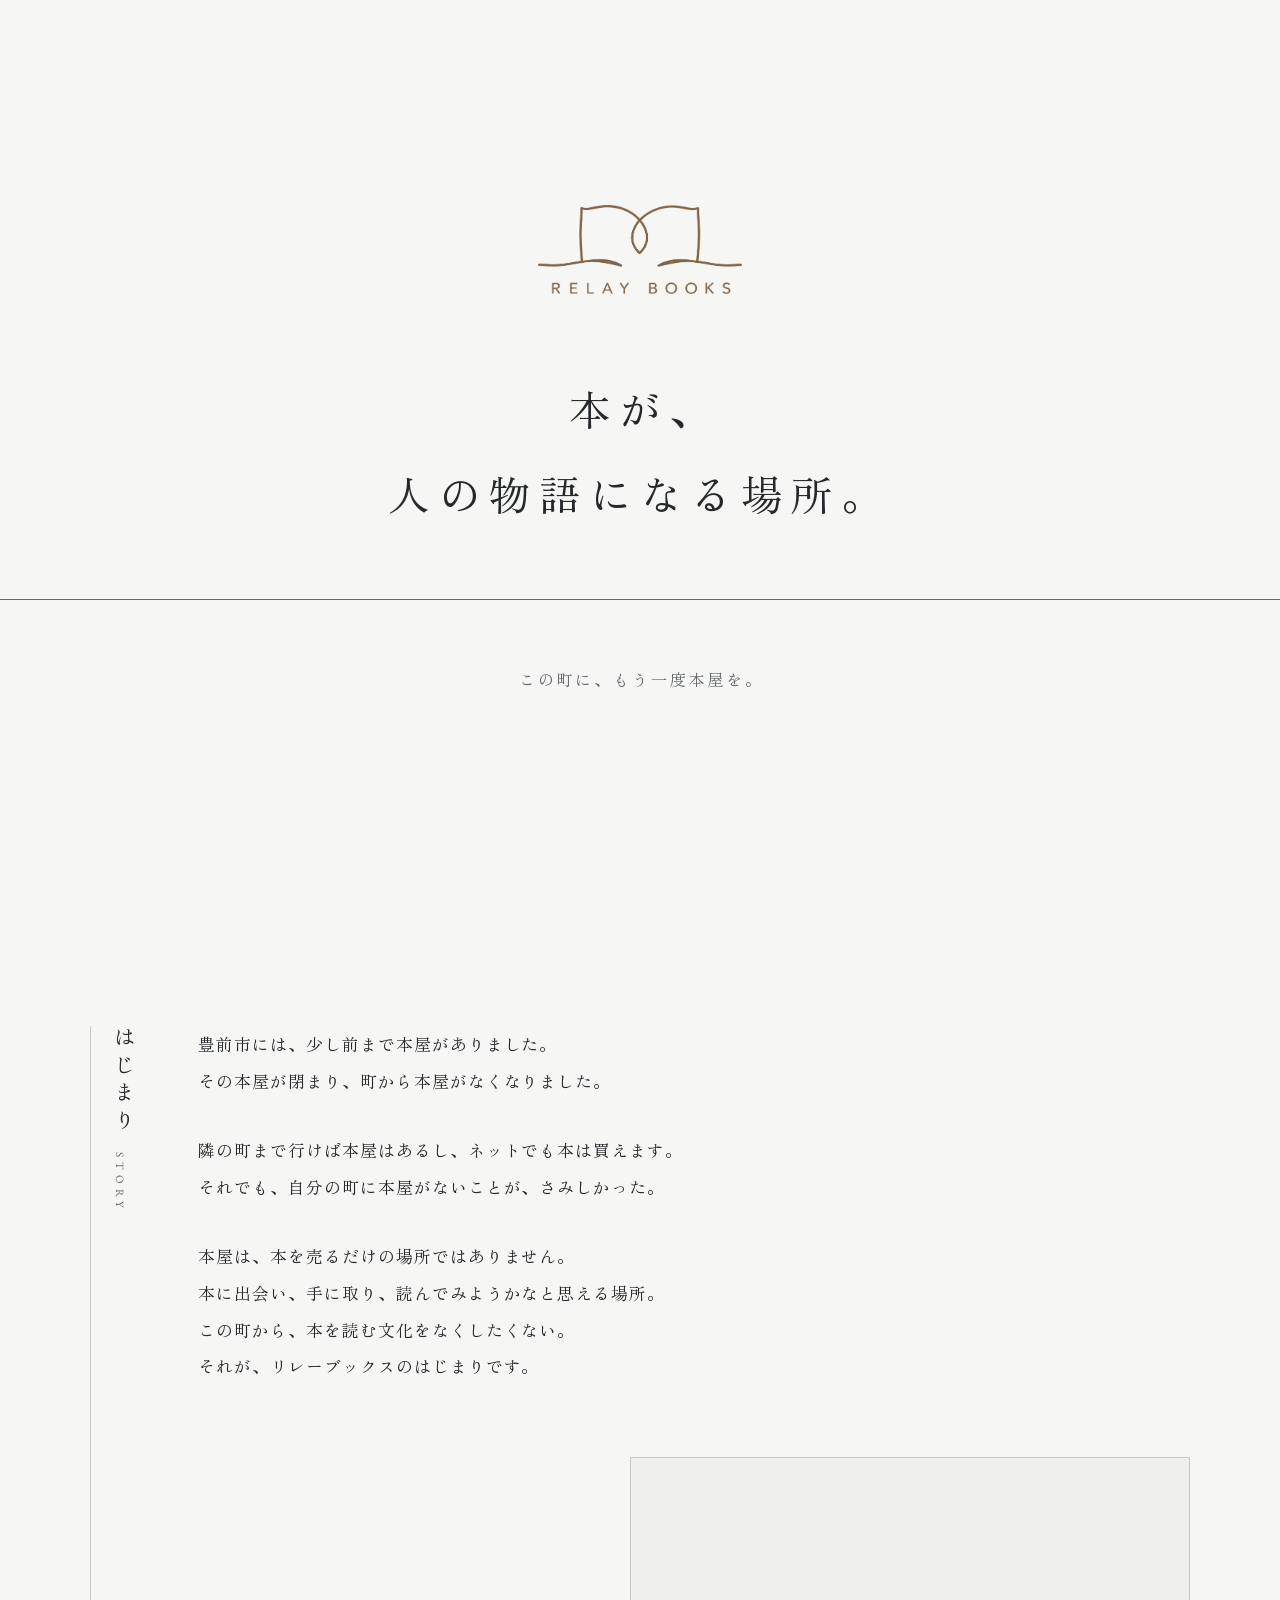
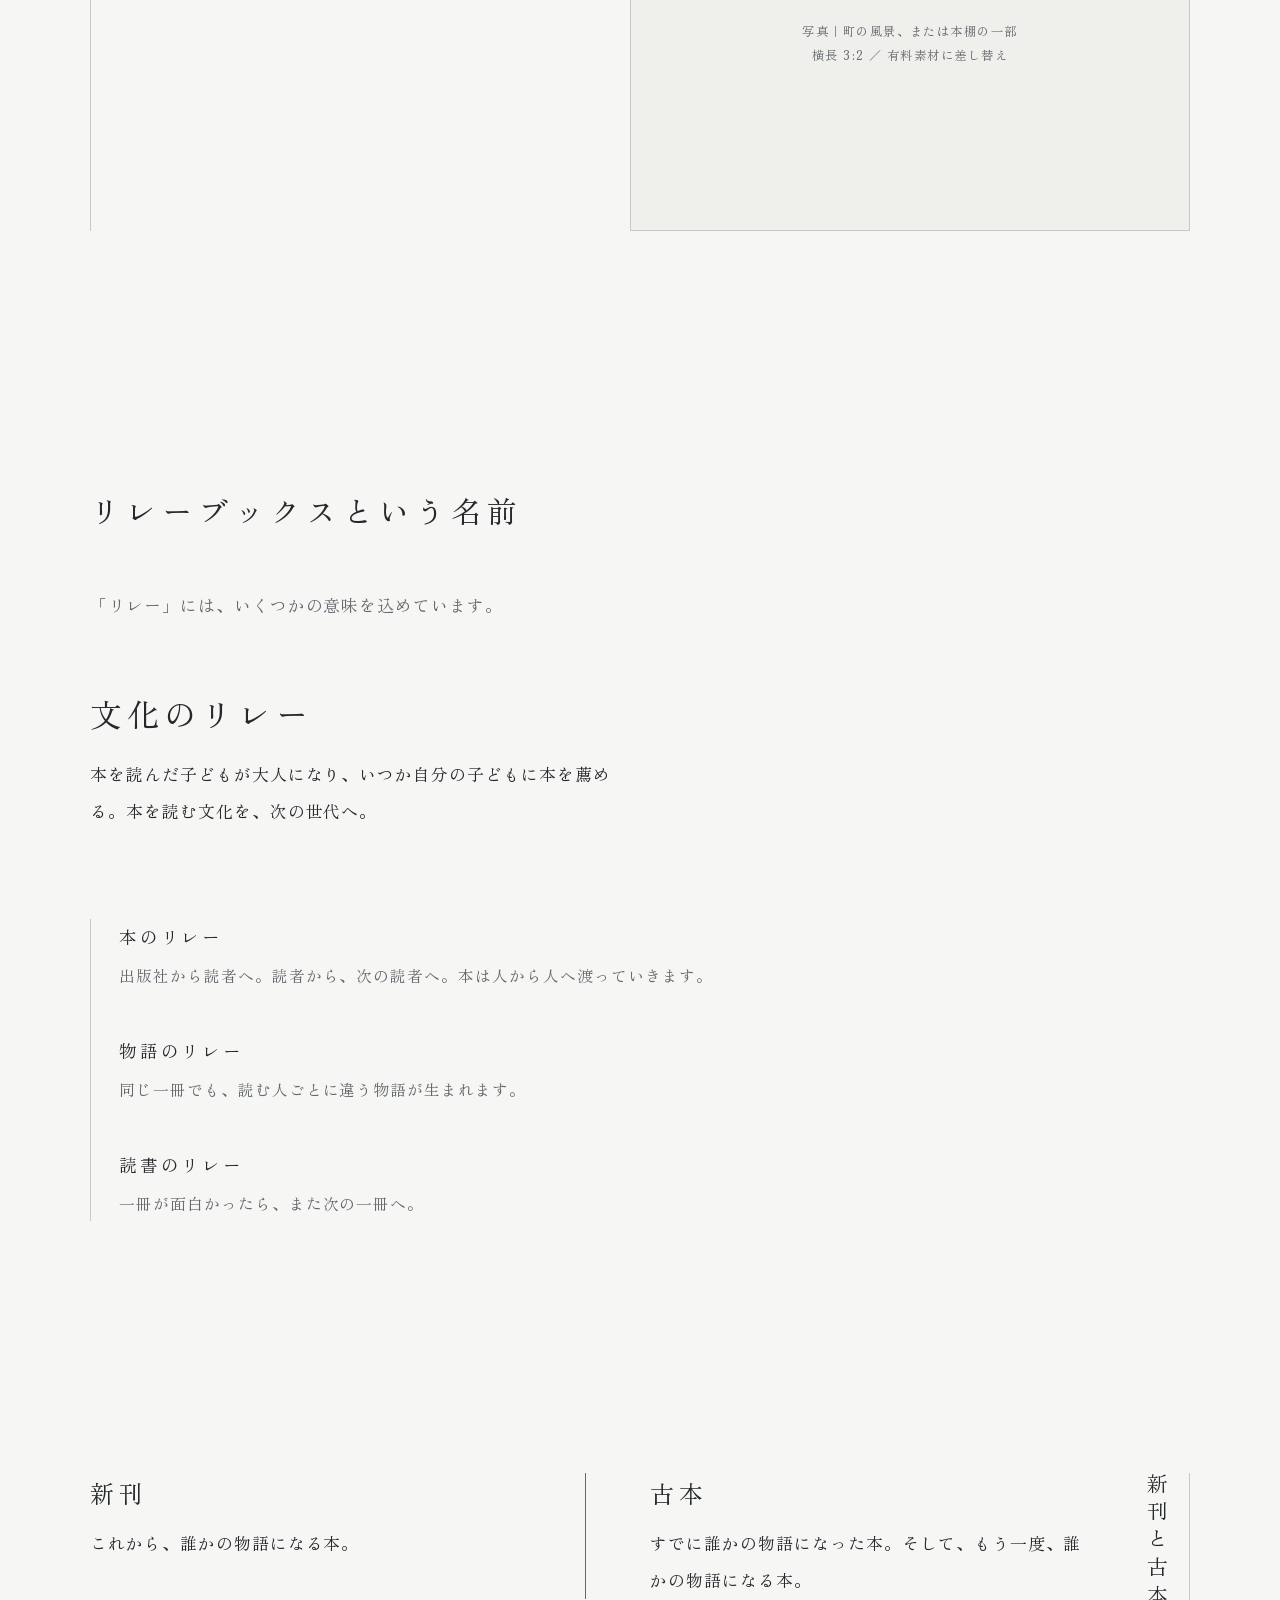
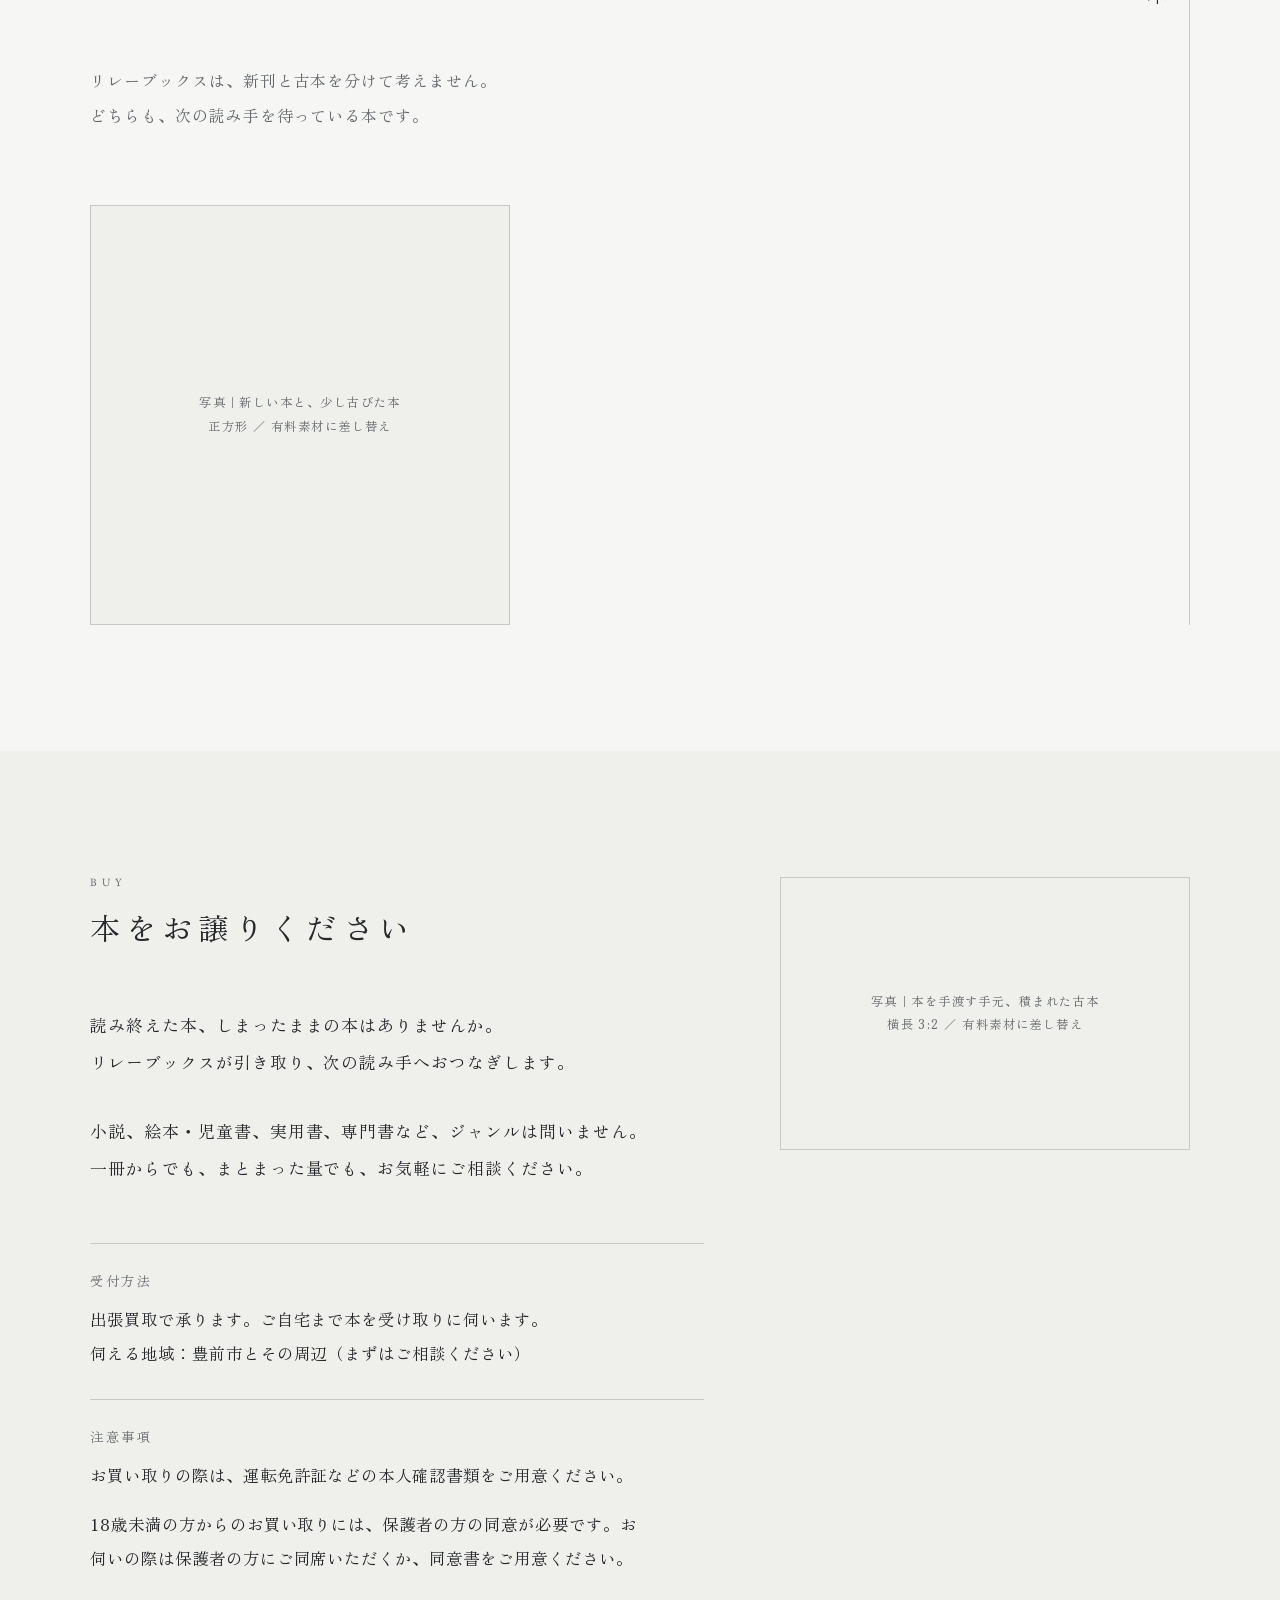
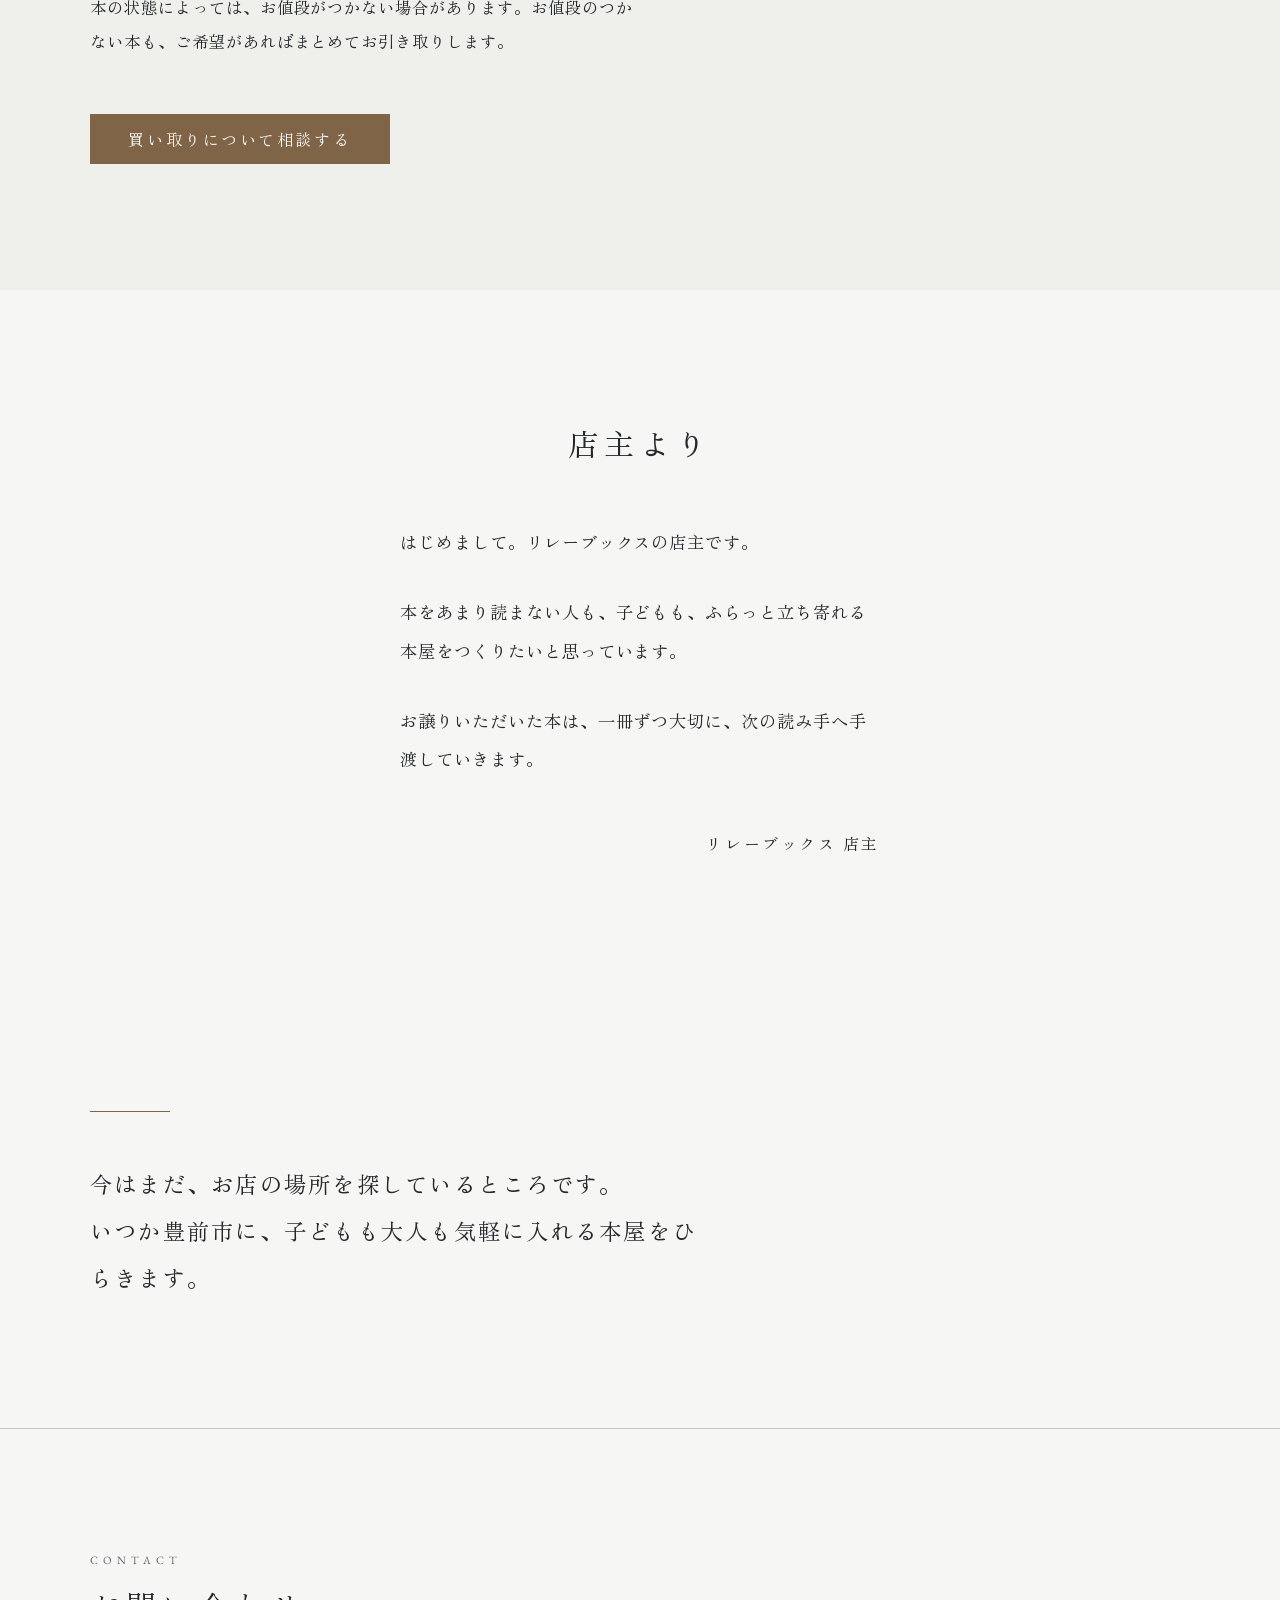
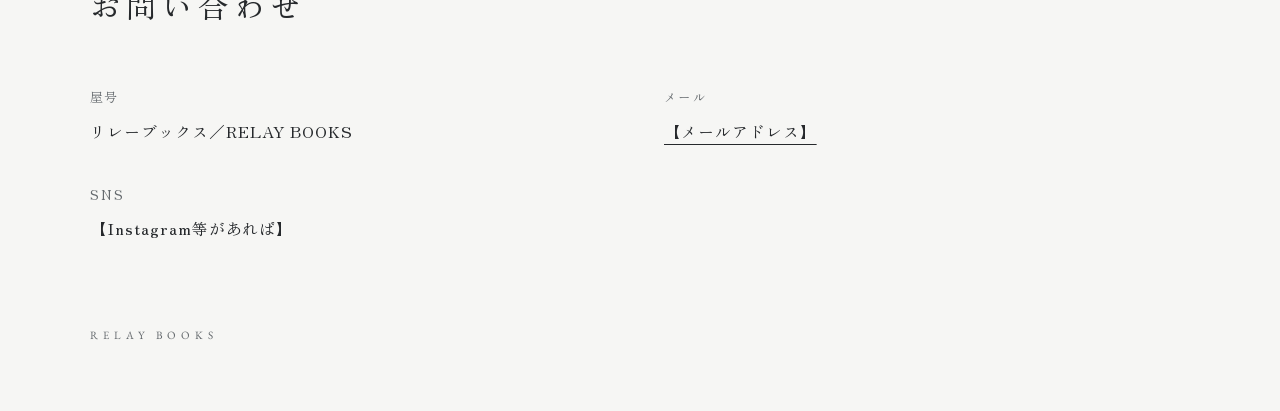
==== commit cfca576d: "18歳未満からの買い取りに保護者の同意が必要な旨を載せた 福岡県青少年健全育成条例 第30条第2項は、青少年（18歳未満）から 古物を買い受けることを禁じており、第3項で保護者の指示・同意が ある場合" ====
--- a/index.html
+++ b/index.html
@@ -27,8 +27,9 @@
        決まったら og:image を絶対URLにし、og:url を追加する。
 
      未成年からの買い取り
-       福岡県の条例を確認し、方針が決まったら「本をお譲りください」の
-       注意事項に追記するか判断する。
+       福岡県青少年健全育成条例 第30条により、18歳未満からの古物の
+       買い受けは保護者の指示・同意がある場合に限られる（違反は罰金）。
+       その旨を注意事項に記載済み。同意書は帳簿と一緒に保管すること。
      ========================================================== -->
 
 <title>リレーブックス｜本が、人の物語になる場所。</title>
@@ -174,7 +175,11 @@
           </div>
           <div>
             <dt>注意事項</dt>
-            <dd>お買い取りの際は、運転免許証などの本人確認書類をご用意ください。<br>本の状態によっては、お値段がつかない場合があります。お値段のつかない本も、ご希望があればまとめてお引き取りします。</dd>
+            <dd>
+              <p>お買い取りの際は、運転免許証などの本人確認書類をご用意ください。</p>
+              <p>18歳未満の方からのお買い取りには、保護者の方の同意が必要です。お伺いの際は保護者の方にご同席いただくか、同意書をご用意ください。</p>
+              <p>本の状態によっては、お値段がつかない場合があります。お値段のつかない本も、ご希望があればまとめてお引き取りします。</p>
+            </dd>
           </div>
         </dl>
 
--- a/assets/css/fonts.css
+++ b/assets/css/fonts.css
@@ -1066,7 +1066,7 @@
   font-weight: 400;
   font-display: swap;
   src: url(../fonts/zen-old-mincho/page-00.woff2) format('woff2');
-  unicode-range: U+20-22, U+2c-2f, U+31-3a, U+3c-3e, U+41-43, U+45, U+49-4c, U+4e-50, U+52-55, U+59, U+5f, U+61-77, U+79-7a, U+2026, U+3001-3002, U+300c-300d, U+3010-3011, U+3042, U+3044, U+3046, U+3048, U+304a-306b, U+306e-307a, U+307e-3082, U+3088-308d, U+308f, U+3092-3094, U+3099-309a, U+30a1-30a2, U+30a4, U+30af-30b0, U+30b7-30ba, U+30bf-30c0, U+30c3, U+30c8-30c9, U+30cd, U+30d2-30d7, U+30db-30dd, U+30e1, U+30e3, U+30e5, U+30ea-30ec, U+30f3, U+30fb-30fc, U+4e00, U+4e16, U+4e2d, U+4e3b, U+4e8b, U+4eba, U+4eca, U+4ed8, U+4ee3, U+4f1a, U+4f3a, U+4f8b, U+5024, U+5143, U+5148, U+514d, U+5150, U+5165, U+516c, U+5185, U+518a, U+5199, U+51fa, U+5206-5207, U+520a, U+5217, U+5224, U+524a, U+524d, U+52a0, U+5316, U+53d6-53d7, U+53e4, U+53ef, U+53f7, U+5408, U+540c-540d, U+5468, U+5473, U+54e1, U+5546, U+554f, U+56f2, U+5730, U+57df, U+5831, U+5834, U+58f2, U+5916, U+5927, U+59d4, U+5b50, U+5b57, U+5b85, U+5b89, U+5b9f, U+5bc4, U+5bfe, U+5c02, U+5c0f, U+5c11, U+5c4b, U+5ca1, U+5dee, U+5e02, U+5e0c, U+5e74, U+5e97, U+5ea6, U+5f15, U+5f35, U+5f53, U+5f62, U+5f85, U+5f8c, U+5f97, U+601d, U+60c5, U+610f, U+614b, U+6210, U+6240, U+624b, U+627f, U+63a2, U+63db, U+6587, U+6599, U+65ad, U+65b0, U+65b9, U+666f, U+66f8, U+66ff, U+6709, U+671b, U+672a, U+672c, U+6750, U+6761, U+67a0, U+68da, U+691c, U+696d, U+6a2a, U+6b21, U+6b63, U+6bb5, U+6c17, U+6c7a, U+6cd5, U+6ce8, U+6e21, U+7121, U+7248, U+7269, U+72b6, U+751f, U+7528, U+753a, U+756a, U+767d, U+76ee, U+76f4, U+76f8, U+770c, U+771f, U+78ba, U+793a, U+793e, U+798f, U+7a4d, U+7acb, U+7ae5, U+7b2c, U+7b49, U+7b87, U+7d20, U+7d22, U+7d42, U+7d61, U+7d75-7d76, U+7f6e, U+7f72, U+8003, U+8005, U+81ea, U+85a6, U+884c, U+8868, U+8a18, U+8a31, U+8a3c, U+8a72, U+8a8d, U+8a9e, U+8aac-8aad, U+8ab0, U+8ac7, U+8b72, U+8c4a, U+8cb7, U+8cfc, U+8eab, U+8ee2, U+8efd, U+8f09, U+8fba, U+8fbc, U+8ffd, U+9023, U+904b, U+9055, U+90e8, U+91cf, U+91dd, U+9577, U+9580, U+9589, U+958b, U+9664, U+969b, U+96a3, U+975e, U+9762, U+9805, U+985e, U+98a8, U+ff08-ff09, U+ff0f, U+ff1a, U+ff5c;
+  unicode-range: U+20-22, U+2c-3a, U+3c-3e, U+41-43, U+45, U+49-4c, U+4e-50, U+52-55, U+59, U+5f, U+61-77, U+79-7a, U+2026, U+3001-3002, U+300c-300d, U+3010-3011, U+3042, U+3044, U+3046, U+3048, U+304a-3051, U+3053-3055, U+3057-305b, U+305d, U+305f-3061, U+3063-3064, U+3066-306b, U+306e-3070, U+3072-3073, U+3075, U+3078, U+307e-3082, U+3088-308d, U+308f, U+3092-3093, U+30a1-30a2, U+30a4, U+30af, U+30b8-30b9, U+30bf-30c0, U+30c3, U+30c8-30c9, U+30cd, U+30d3, U+30d5-30d7, U+30db-30dc, U+30e1, U+30e3, U+30e5, U+30ea-30ec, U+30f3, U+30fb-30fc, U+4e00, U+4e16, U+4e2d, U+4e3b, U+4e8b, U+4eba, U+4eca, U+4ed8, U+4ee3, U+4f1a, U+4f3a, U+4f8b, U+4fdd, U+5024, U+5065, U+5143, U+5148, U+514d, U+5150, U+5165, U+5168, U+516c, U+5185, U+518a, U+5199, U+51fa, U+5206-5207, U+520a, U+5217, U+524a, U+524d, U+52a0, U+5316, U+53cd, U+53d6-53d7, U+53e4, U+53ef, U+53f7, U+5408, U+540c-540d, U+5468, U+5473, U+54e1, U+5546, U+554f, U+56f2, U+5730, U+57df, U+5831, U+5834, U+58f2, U+5916, U+5927, U+59d4, U+5b50, U+5b57, U+5b85, U+5b89, U+5b9f, U+5bc4, U+5bfe, U+5c02, U+5c0f, U+5c11, U+5c4b, U+5ca1, U+5dee, U+5e02, U+5e0c, U+5e2d, U+5e33, U+5e74, U+5e97, U+5ea6, U+5f15, U+5f35, U+5f53, U+5f62, U+5f85, U+5f8c, U+5f97, U+5fc5, U+601d, U+60c5, U+610f, U+614b, U+6210, U+6240, U+624b, U+627f, U+6307, U+63a2, U+63db, U+6587, U+6599, U+65b0, U+65b9, U+65e8, U+666f, U+66f8, U+66ff, U+6709, U+671b, U+672a, U+672c, U+6750, U+6761, U+67a0, U+68da, U+691c, U+696d, U+6a2a, U+6b21, U+6b63, U+6b73, U+6bb5, U+6c17, U+6c7a, U+6cd5, U+6ce8, U+6e08, U+6e21, U+6e80, U+7121, U+7248, U+7269, U+72b6, U+751f, U+7528, U+753a, U+756a, U+767d, U+76ee, U+76f4, U+76f8, U+770c, U+771f, U+78ba, U+793a, U+793e, U+798f, U+7a4d, U+7acb, U+7ae5, U+7b2c, U+7b49, U+7b87, U+7ba1, U+7c3f, U+7d20, U+7d22, U+7d42, U+7d61, U+7d75-7d76, U+7dd2, U+7f6e, U+7f70, U+7f72, U+8003, U+8005, U+80b2, U+81ea, U+85a6, U+884c, U+8868, U+8981, U+8a18, U+8a31, U+8a3c, U+8a72, U+8a8d, U+8a9e, U+8aac-8aad, U+8ab0, U+8ac7, U+8b72, U+8b77, U+8c4a, U+8cb7, U+8cfc, U+8eab, U+8ee2, U+8efd, U+8f09, U+8fba, U+8fbc, U+8ffd, U+9023, U+904b, U+9055, U+90e8, U+91cf, U+91d1, U+9577, U+9580, U+9589, U+958b, U+9650, U+9664, U+969b, U+96a3, U+9752, U+975e, U+9762, U+9805, U+985e, U+98a8, U+ff08-ff09, U+ff0f, U+ff1a, U+ff5c;
 }
 
 /* ---- EB Garamond このページの文字だけ ---- */
@@ -1076,5 +1076,5 @@
   font-weight: 400;
   font-display: swap;
   src: url(../fonts/eb-garamond/page-00.woff2) format('woff2');
-  unicode-range: U+20-22, U+2c-2f, U+31-3a, U+3c-3e, U+41-43, U+45, U+49-4c, U+4e-50, U+52-55, U+59, U+5f, U+61-77, U+79-7a, U+2026, U+3001-3002, U+300c-300d, U+3010-3011, U+3042, U+3044, U+3046, U+3048, U+304a-306b, U+306e-307a, U+307e-3082, U+3088-308d, U+308f, U+3092-3094, U+3099-309a, U+30a1-30a2, U+30a4, U+30af-30b0, U+30b7-30ba, U+30bf-30c0, U+30c3, U+30c8-30c9, U+30cd, U+30d2-30d7, U+30db-30dd, U+30e1, U+30e3, U+30e5, U+30ea-30ec, U+30f3, U+30fb-30fc, U+4e00, U+4e16, U+4e2d, U+4e3b, U+4e8b, U+4eba, U+4eca, U+4ed8, U+4ee3, U+4f1a, U+4f3a, U+4f8b, U+5024, U+5143, U+5148, U+514d, U+5150, U+5165, U+516c, U+5185, U+518a, U+5199, U+51fa, U+5206-5207, U+520a, U+5217, U+5224, U+524a, U+524d, U+52a0, U+5316, U+53d6-53d7, U+53e4, U+53ef, U+53f7, U+5408, U+540c-540d, U+5468, U+5473, U+54e1, U+5546, U+554f, U+56f2, U+5730, U+57df, U+5831, U+5834, U+58f2, U+5916, U+5927, U+59d4, U+5b50, U+5b57, U+5b85, U+5b89, U+5b9f, U+5bc4, U+5bfe, U+5c02, U+5c0f, U+5c11, U+5c4b, U+5ca1, U+5dee, U+5e02, U+5e0c, U+5e74, U+5e97, U+5ea6, U+5f15, U+5f35, U+5f53, U+5f62, U+5f85, U+5f8c, U+5f97, U+601d, U+60c5, U+610f, U+614b, U+6210, U+6240, U+624b, U+627f, U+63a2, U+63db, U+6587, U+6599, U+65ad, U+65b0, U+65b9, U+666f, U+66f8, U+66ff, U+6709, U+671b, U+672a, U+672c, U+6750, U+6761, U+67a0, U+68da, U+691c, U+696d, U+6a2a, U+6b21, U+6b63, U+6bb5, U+6c17, U+6c7a, U+6cd5, U+6ce8, U+6e21, U+7121, U+7248, U+7269, U+72b6, U+751f, U+7528, U+753a, U+756a, U+767d, U+76ee, U+76f4, U+76f8, U+770c, U+771f, U+78ba, U+793a, U+793e, U+798f, U+7a4d, U+7acb, U+7ae5, U+7b2c, U+7b49, U+7b87, U+7d20, U+7d22, U+7d42, U+7d61, U+7d75-7d76, U+7f6e, U+7f72, U+8003, U+8005, U+81ea, U+85a6, U+884c, U+8868, U+8a18, U+8a31, U+8a3c, U+8a72, U+8a8d, U+8a9e, U+8aac-8aad, U+8ab0, U+8ac7, U+8b72, U+8c4a, U+8cb7, U+8cfc, U+8eab, U+8ee2, U+8efd, U+8f09, U+8fba, U+8fbc, U+8ffd, U+9023, U+904b, U+9055, U+90e8, U+91cf, U+91dd, U+9577, U+9580, U+9589, U+958b, U+9664, U+969b, U+96a3, U+975e, U+9762, U+9805, U+985e, U+98a8, U+ff08-ff09, U+ff0f, U+ff1a, U+ff5c;
-}
+  unicode-range: U+20-22, U+2c-3a, U+3c-3e, U+41-43, U+45, U+49-4c, U+4e-50, U+52-55, U+59, U+5f, U+61-77, U+79-7a, U+2026, U+3001-3002, U+300c-300d, U+3010-3011, U+3042, U+3044, U+3046, U+3048, U+304a-3051, U+3053-3055, U+3057-305b, U+305d, U+305f-3061, U+3063-3064, U+3066-306b, U+306e-3070, U+3072-3073, U+3075, U+3078, U+307e-3082, U+3088-308d, U+308f, U+3092-3093, U+30a1-30a2, U+30a4, U+30af, U+30b8-30b9, U+30bf-30c0, U+30c3, U+30c8-30c9, U+30cd, U+30d3, U+30d5-30d7, U+30db-30dc, U+30e1, U+30e3, U+30e5, U+30ea-30ec, U+30f3, U+30fb-30fc, U+4e00, U+4e16, U+4e2d, U+4e3b, U+4e8b, U+4eba, U+4eca, U+4ed8, U+4ee3, U+4f1a, U+4f3a, U+4f8b, U+4fdd, U+5024, U+5065, U+5143, U+5148, U+514d, U+5150, U+5165, U+5168, U+516c, U+5185, U+518a, U+5199, U+51fa, U+5206-5207, U+520a, U+5217, U+524a, U+524d, U+52a0, U+5316, U+53cd, U+53d6-53d7, U+53e4, U+53ef, U+53f7, U+5408, U+540c-540d, U+5468, U+5473, U+54e1, U+5546, U+554f, U+56f2, U+5730, U+57df, U+5831, U+5834, U+58f2, U+5916, U+5927, U+59d4, U+5b50, U+5b57, U+5b85, U+5b89, U+5b9f, U+5bc4, U+5bfe, U+5c02, U+5c0f, U+5c11, U+5c4b, U+5ca1, U+5dee, U+5e02, U+5e0c, U+5e2d, U+5e33, U+5e74, U+5e97, U+5ea6, U+5f15, U+5f35, U+5f53, U+5f62, U+5f85, U+5f8c, U+5f97, U+5fc5, U+601d, U+60c5, U+610f, U+614b, U+6210, U+6240, U+624b, U+627f, U+6307, U+63a2, U+63db, U+6587, U+6599, U+65b0, U+65b9, U+65e8, U+666f, U+66f8, U+66ff, U+6709, U+671b, U+672a, U+672c, U+6750, U+6761, U+67a0, U+68da, U+691c, U+696d, U+6a2a, U+6b21, U+6b63, U+6b73, U+6bb5, U+6c17, U+6c7a, U+6cd5, U+6ce8, U+6e08, U+6e21, U+6e80, U+7121, U+7248, U+7269, U+72b6, U+751f, U+7528, U+753a, U+756a, U+767d, U+76ee, U+76f4, U+76f8, U+770c, U+771f, U+78ba, U+793a, U+793e, U+798f, U+7a4d, U+7acb, U+7ae5, U+7b2c, U+7b49, U+7b87, U+7ba1, U+7c3f, U+7d20, U+7d22, U+7d42, U+7d61, U+7d75-7d76, U+7dd2, U+7f6e, U+7f70, U+7f72, U+8003, U+8005, U+80b2, U+81ea, U+85a6, U+884c, U+8868, U+8981, U+8a18, U+8a31, U+8a3c, U+8a72, U+8a8d, U+8a9e, U+8aac-8aad, U+8ab0, U+8ac7, U+8b72, U+8b77, U+8c4a, U+8cb7, U+8cfc, U+8eab, U+8ee2, U+8efd, U+8f09, U+8fba, U+8fbc, U+8ffd, U+9023, U+904b, U+9055, U+90e8, U+91cf, U+91d1, U+9577, U+9580, U+9589, U+958b, U+9650, U+9664, U+969b, U+96a3, U+9752, U+975e, U+9762, U+9805, U+985e, U+98a8, U+ff08-ff09, U+ff0f, U+ff1a, U+ff5c;
+}
--- a/assets/css/style.css
+++ b/assets/css/style.css
@@ -281,6 +281,8 @@
   font-size:clamp(.95rem,3.6vw,1.02rem);
   line-height:2.1;
 }
+.buy__terms dd p{margin:0}
+.buy__terms dd p + p{margin-top:.9em}
 .button{
   display:inline-block;
   margin-top:clamp(2.5rem,7vh,3.5rem);
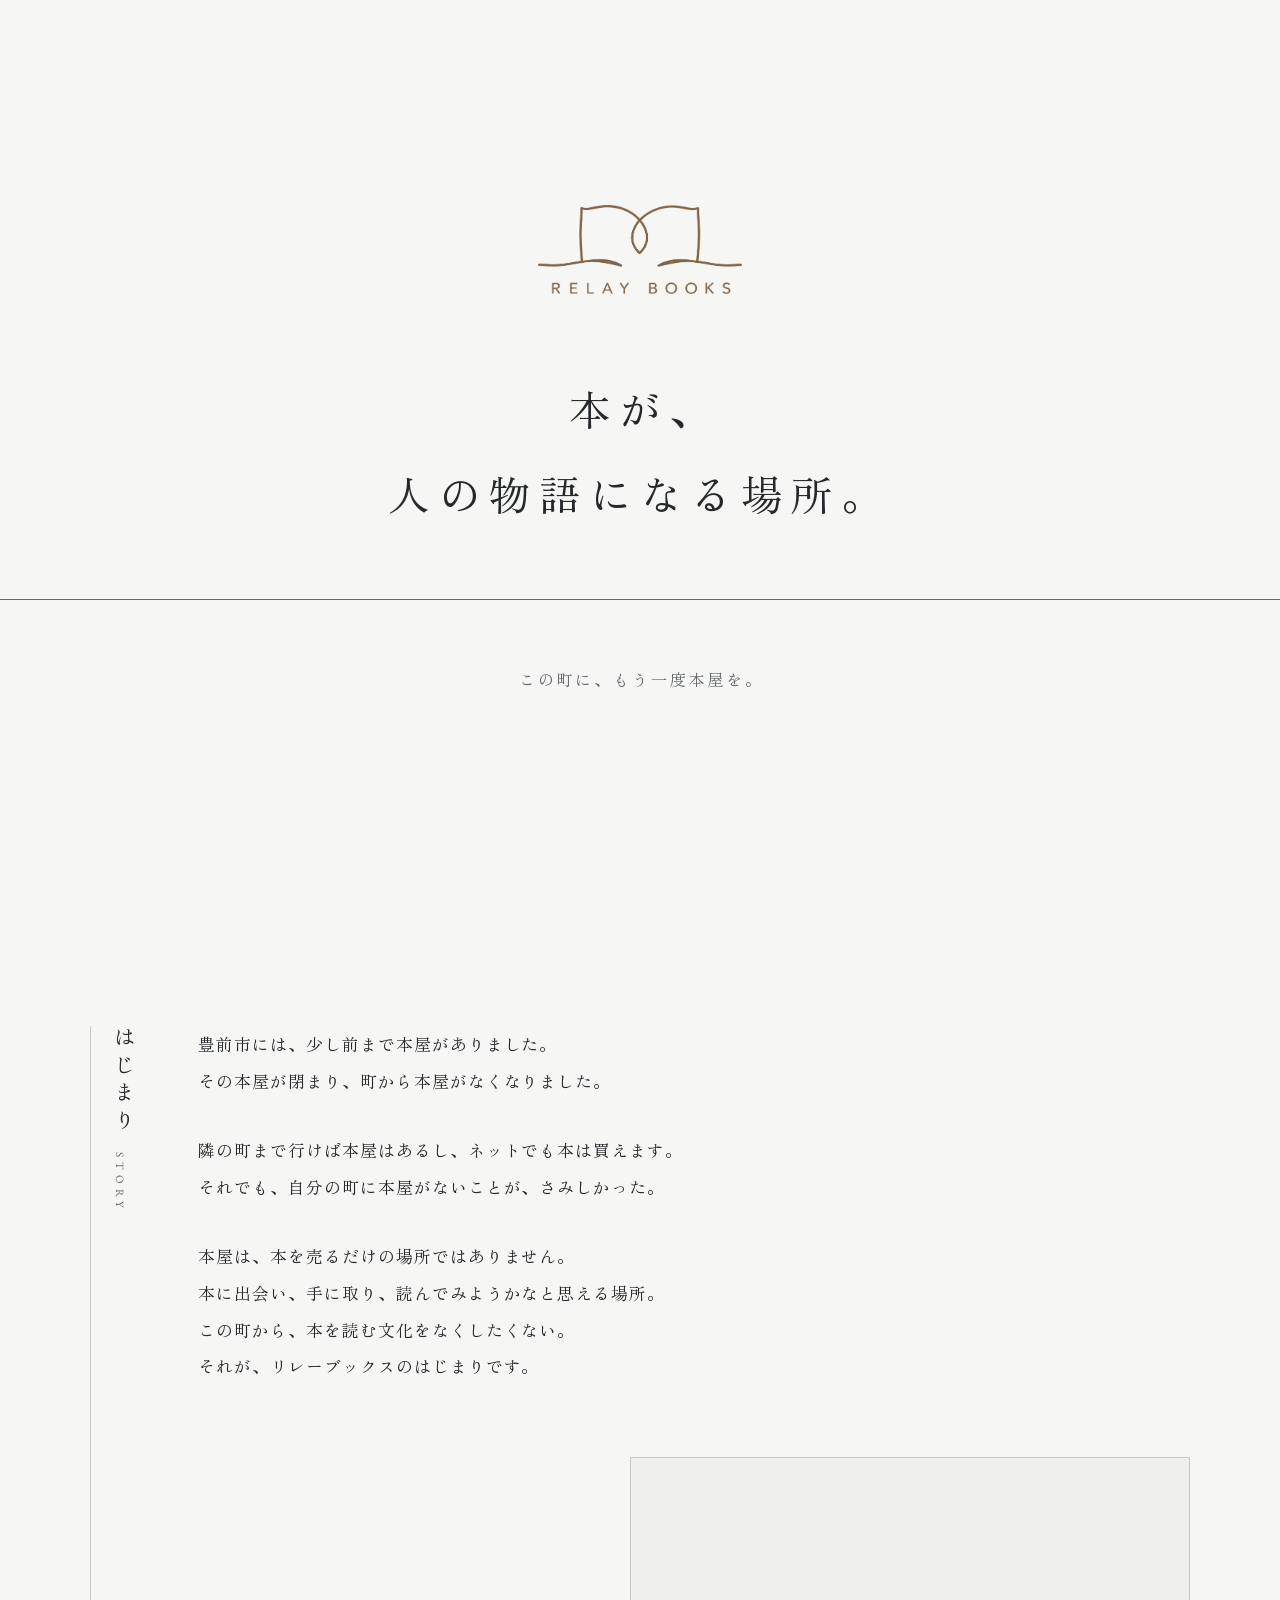
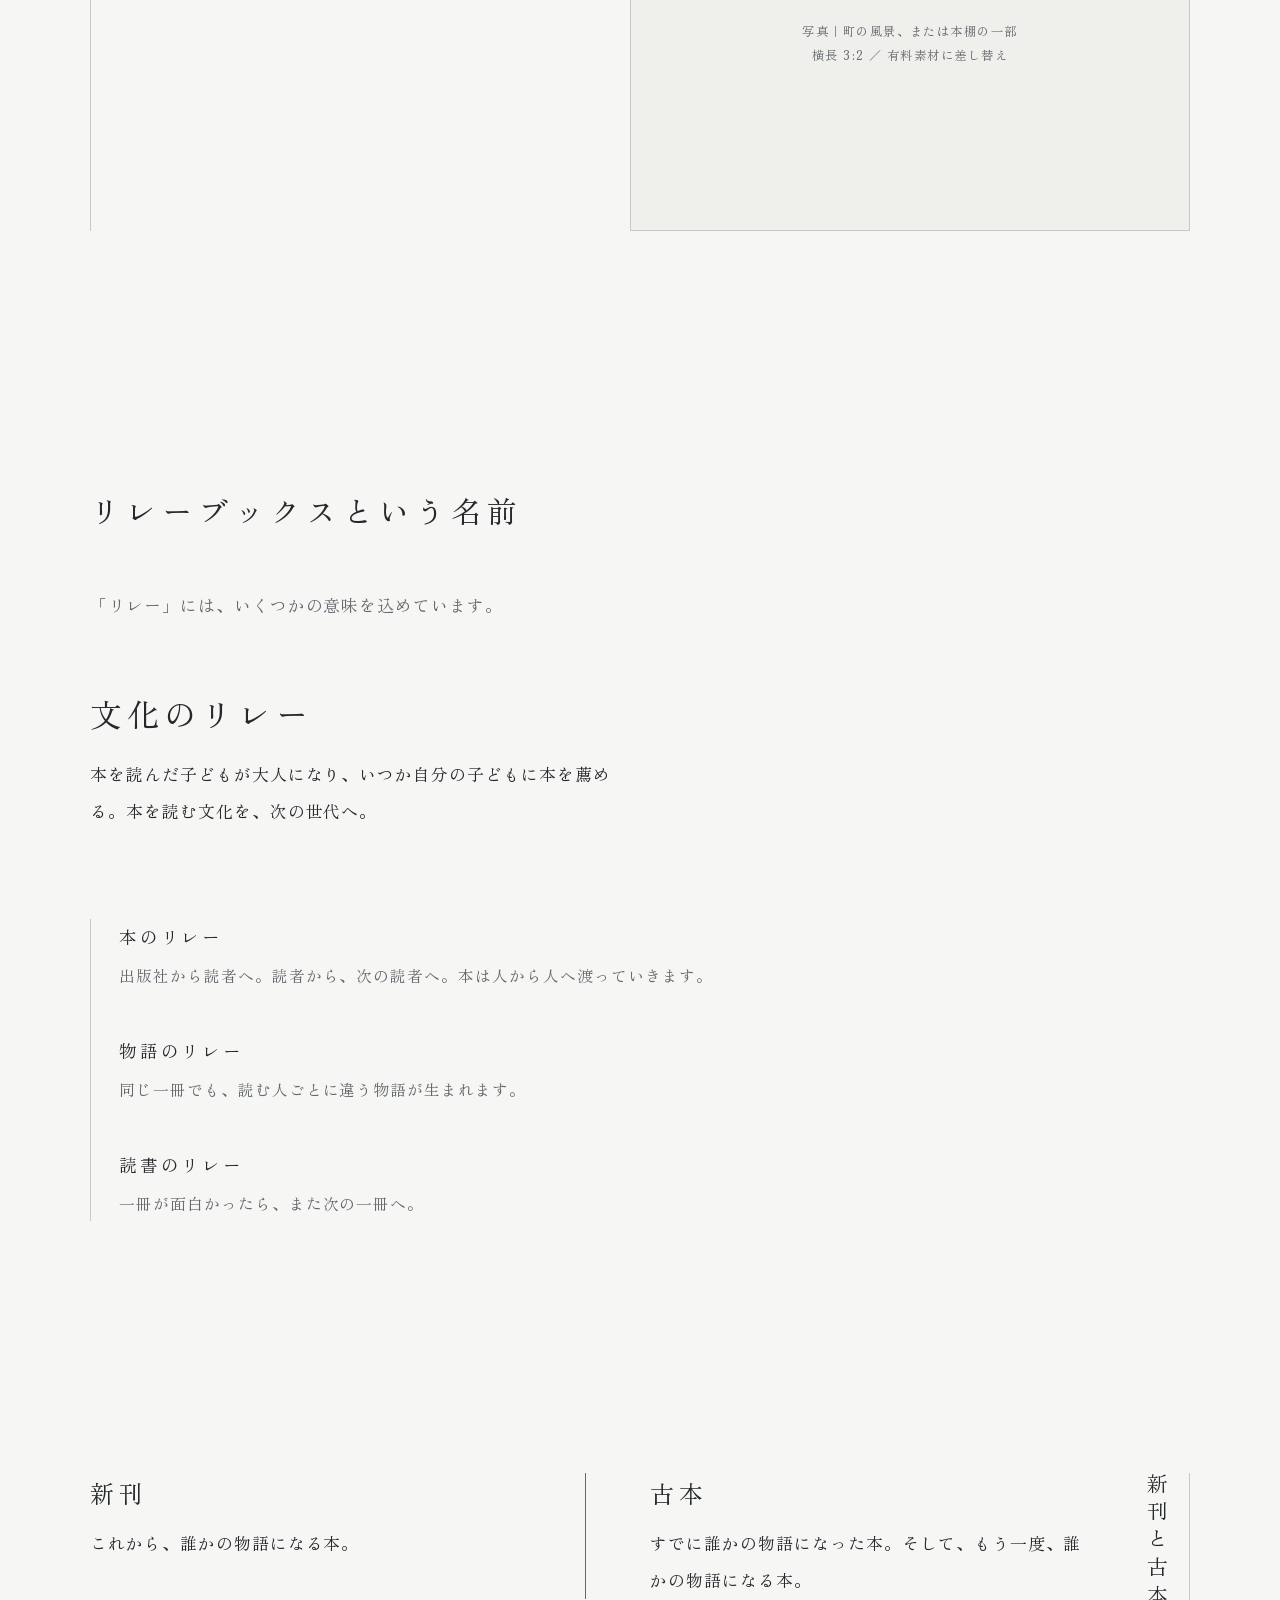
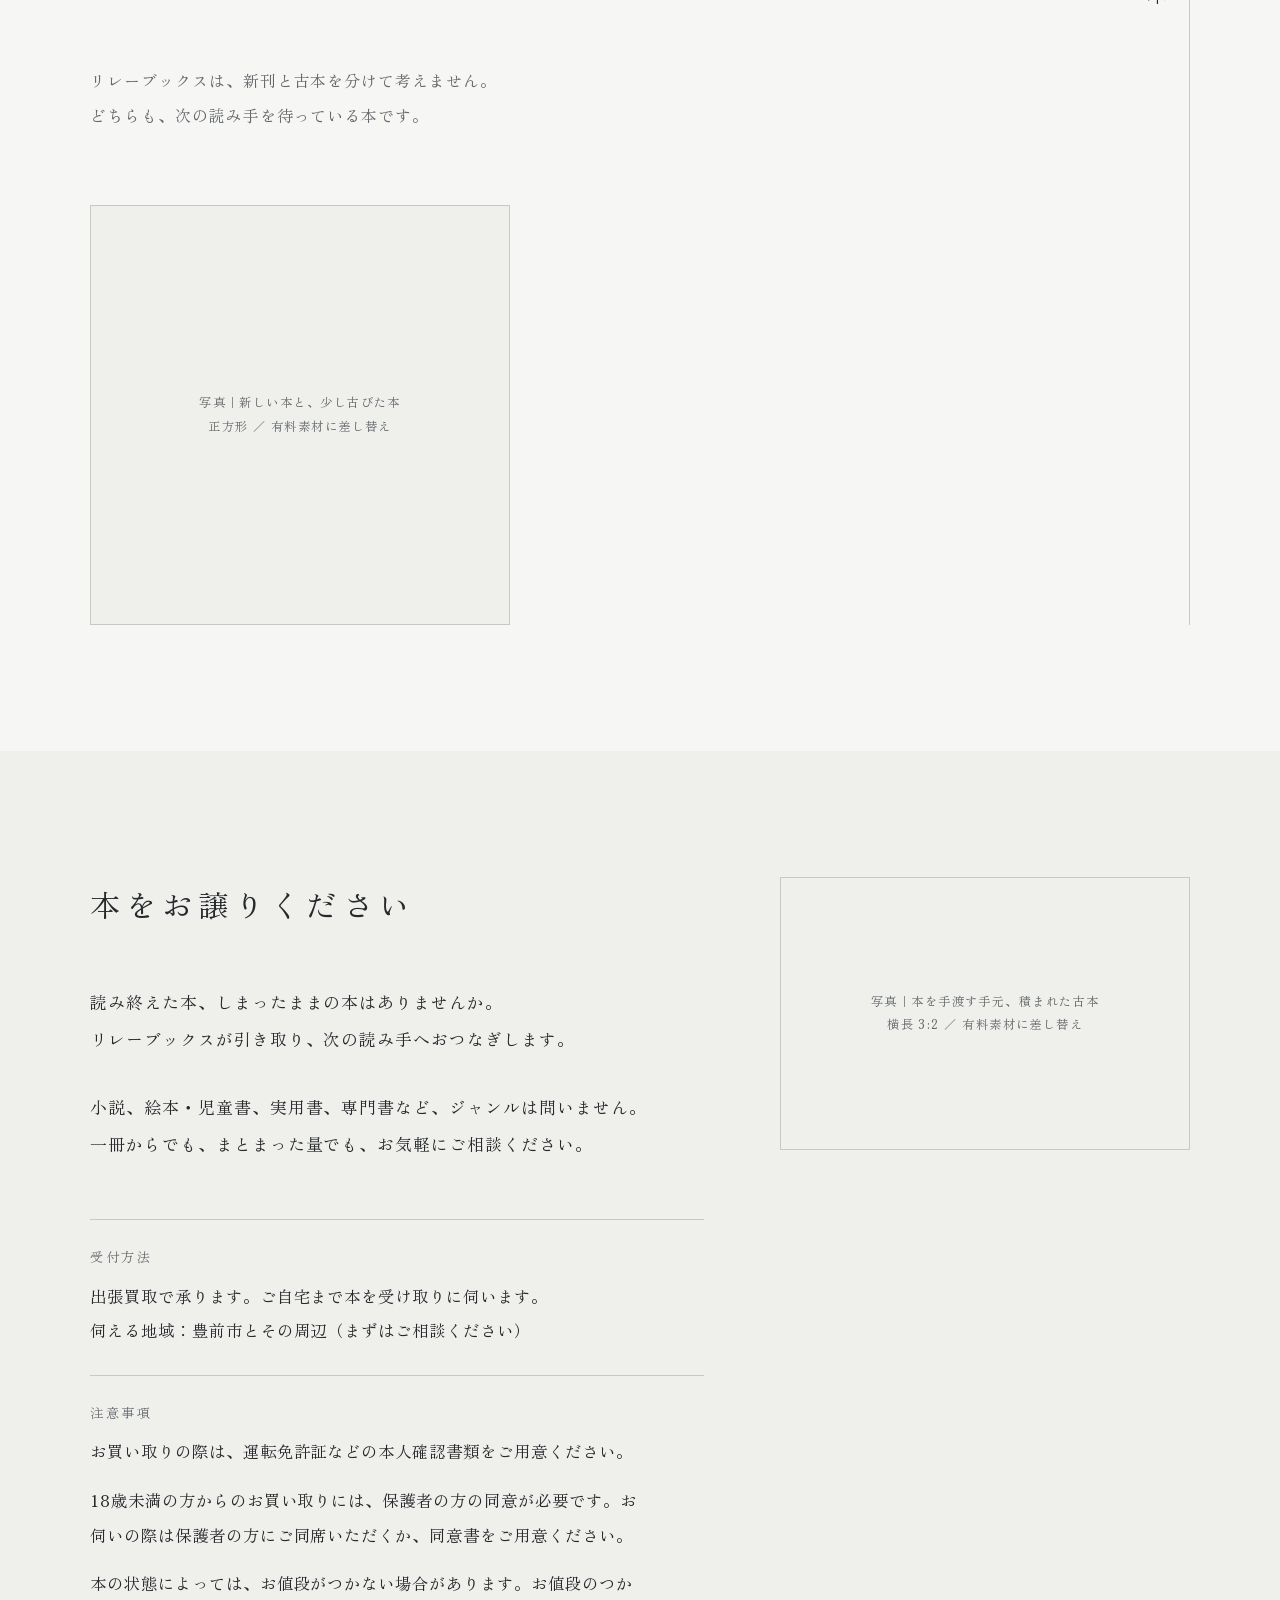
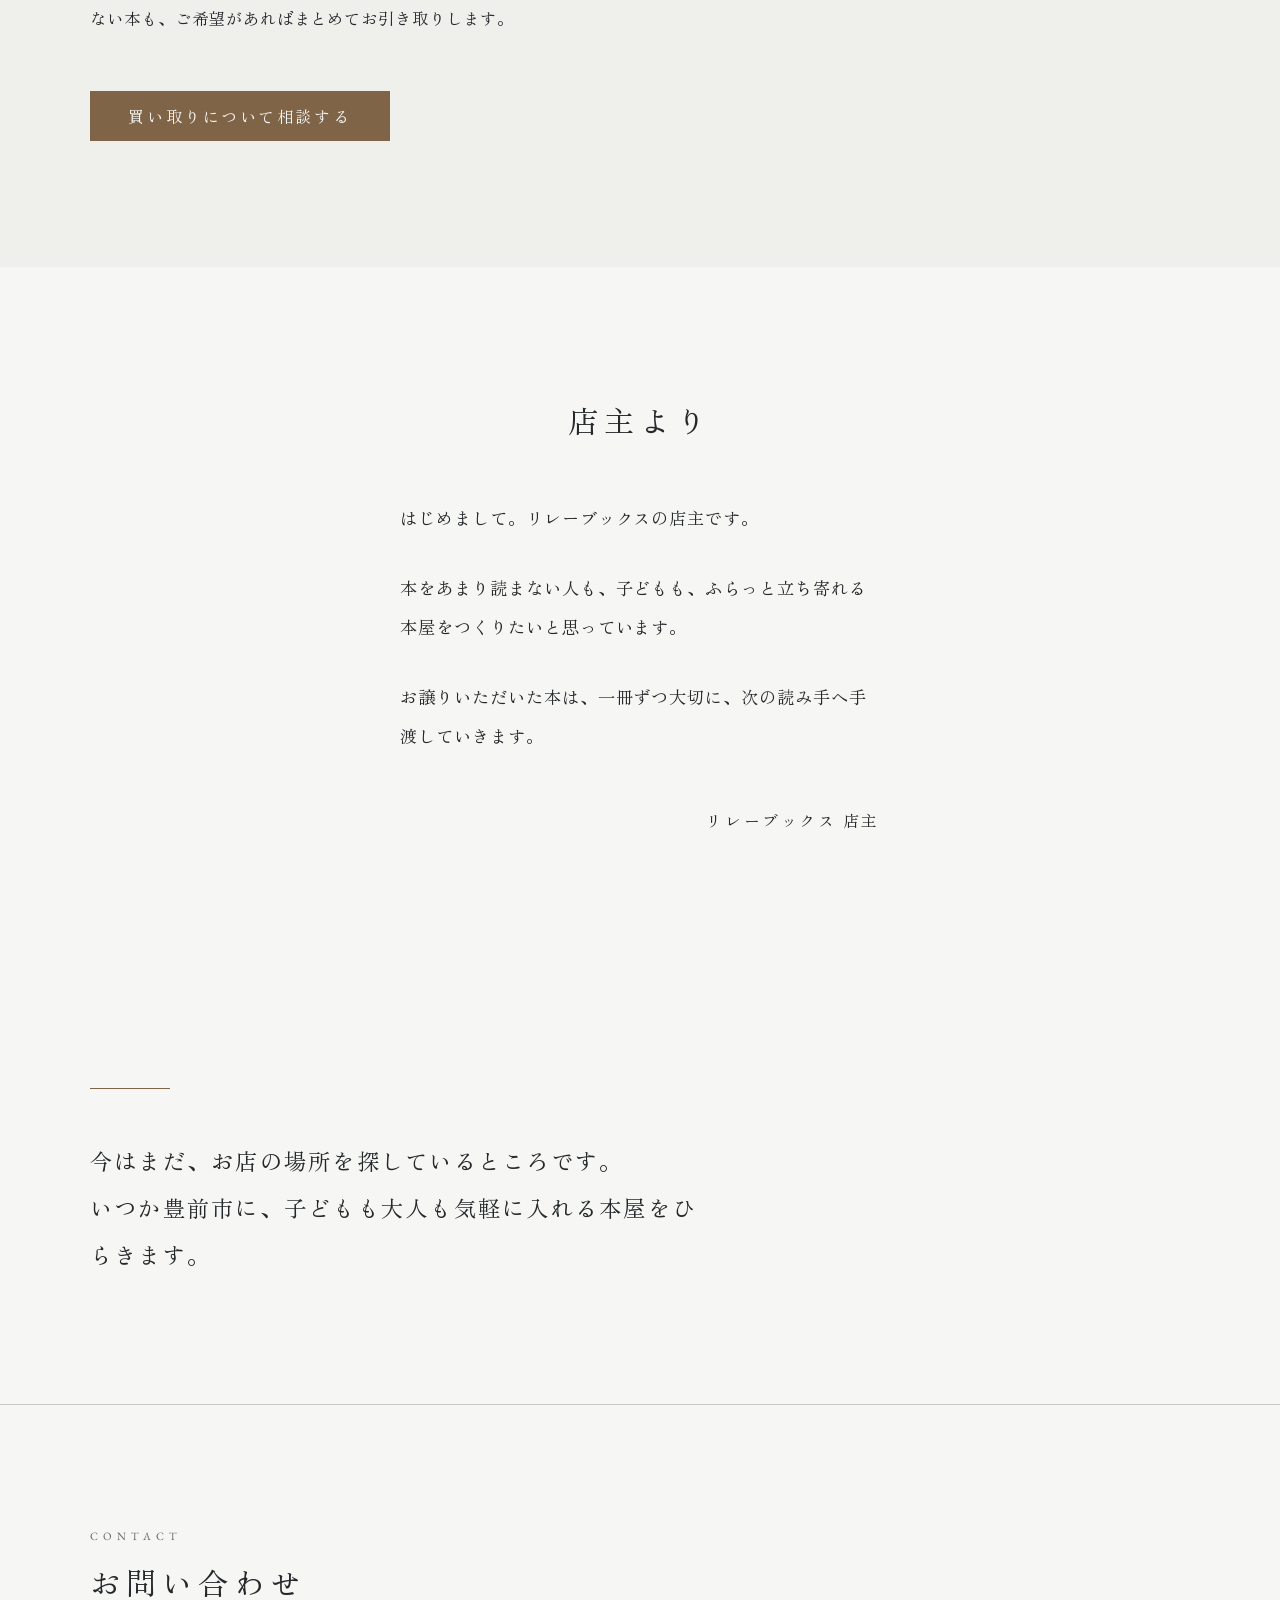
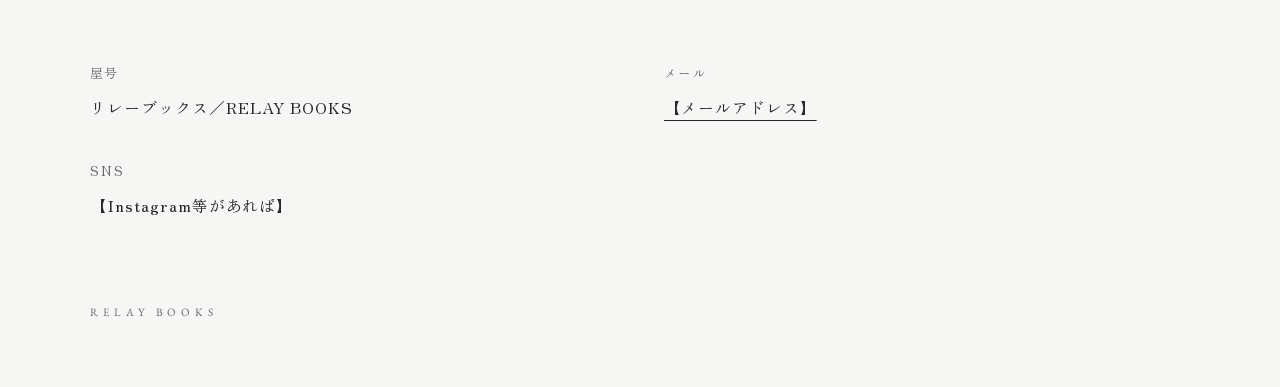
==== commit a3f09278: "縦書き見出しの幅を固定し、スマホで本文との間を広げた 横書きの箱の中に縦書きの見出しを入れると、Safariでは箱の幅が文字より 細く計算され、文字がはみ出すことがある。見出しの線が右にある「新刊と " ====
--- a/index.html
+++ b/index.html
@@ -159,7 +159,6 @@
     <div class="wrap buy__inner">
       <div>
         <div class="hhead">
-          <span class="latin">BUY</span>
           <h2>本をお譲りください</h2>
         </div>
 
--- a/assets/css/style.css
+++ b/assets/css/style.css
@@ -55,12 +55,16 @@
 .section{padding-inline:var(--gutter); padding-block:var(--section-y)}
 .wrap{max-width:var(--wrap); margin-inline:auto}
 
-/* 縦書きのセクション見出し。細い線を添える */
+/* 縦書きのセクション見出し。細い線を添える
+   横書きの箱の中の縦書きは、Safariで箱の幅が文字より細く計算されて
+   文字がはみ出すことがある。行の高さを1にして、幅を1文字分に固定する */
 .vhead{display:flex; gap:clamp(.85rem,2vw,1.4rem)}
+.vhead > div{flex:none}
 .vhead--right{flex-direction:row-reverse}
 .vrule{width:var(--stroke); background:var(--line)}
 .vhead h2{
   writing-mode:vertical-rl;
+  width:1em;
   margin:0;
   font-weight:400;
   font-size:clamp(1rem,3.4vw,1.3rem);
@@ -69,6 +73,7 @@
 }
 .vhead .latin{
   writing-mode:vertical-rl;
+  width:1em;
   margin-top:1.4em;
   font-family:var(--latin);
   font-size:.7rem;
@@ -427,9 +432,9 @@
 @media (max-width:767px){
   /* 制御した改行は、狭い画面では不自然になるため無効にする */
   br.pc{display:none}
-  .story__inner{gap:1.5rem}
+  .story__inner{gap:2.5rem}
   .story .ph{margin-inline-start:0}
-  .books__inner{gap:1.5rem}
+  .books__inner{gap:2.5rem}
   .prose p,
   .buy__terms dd,
   .books__note{max-width:none}
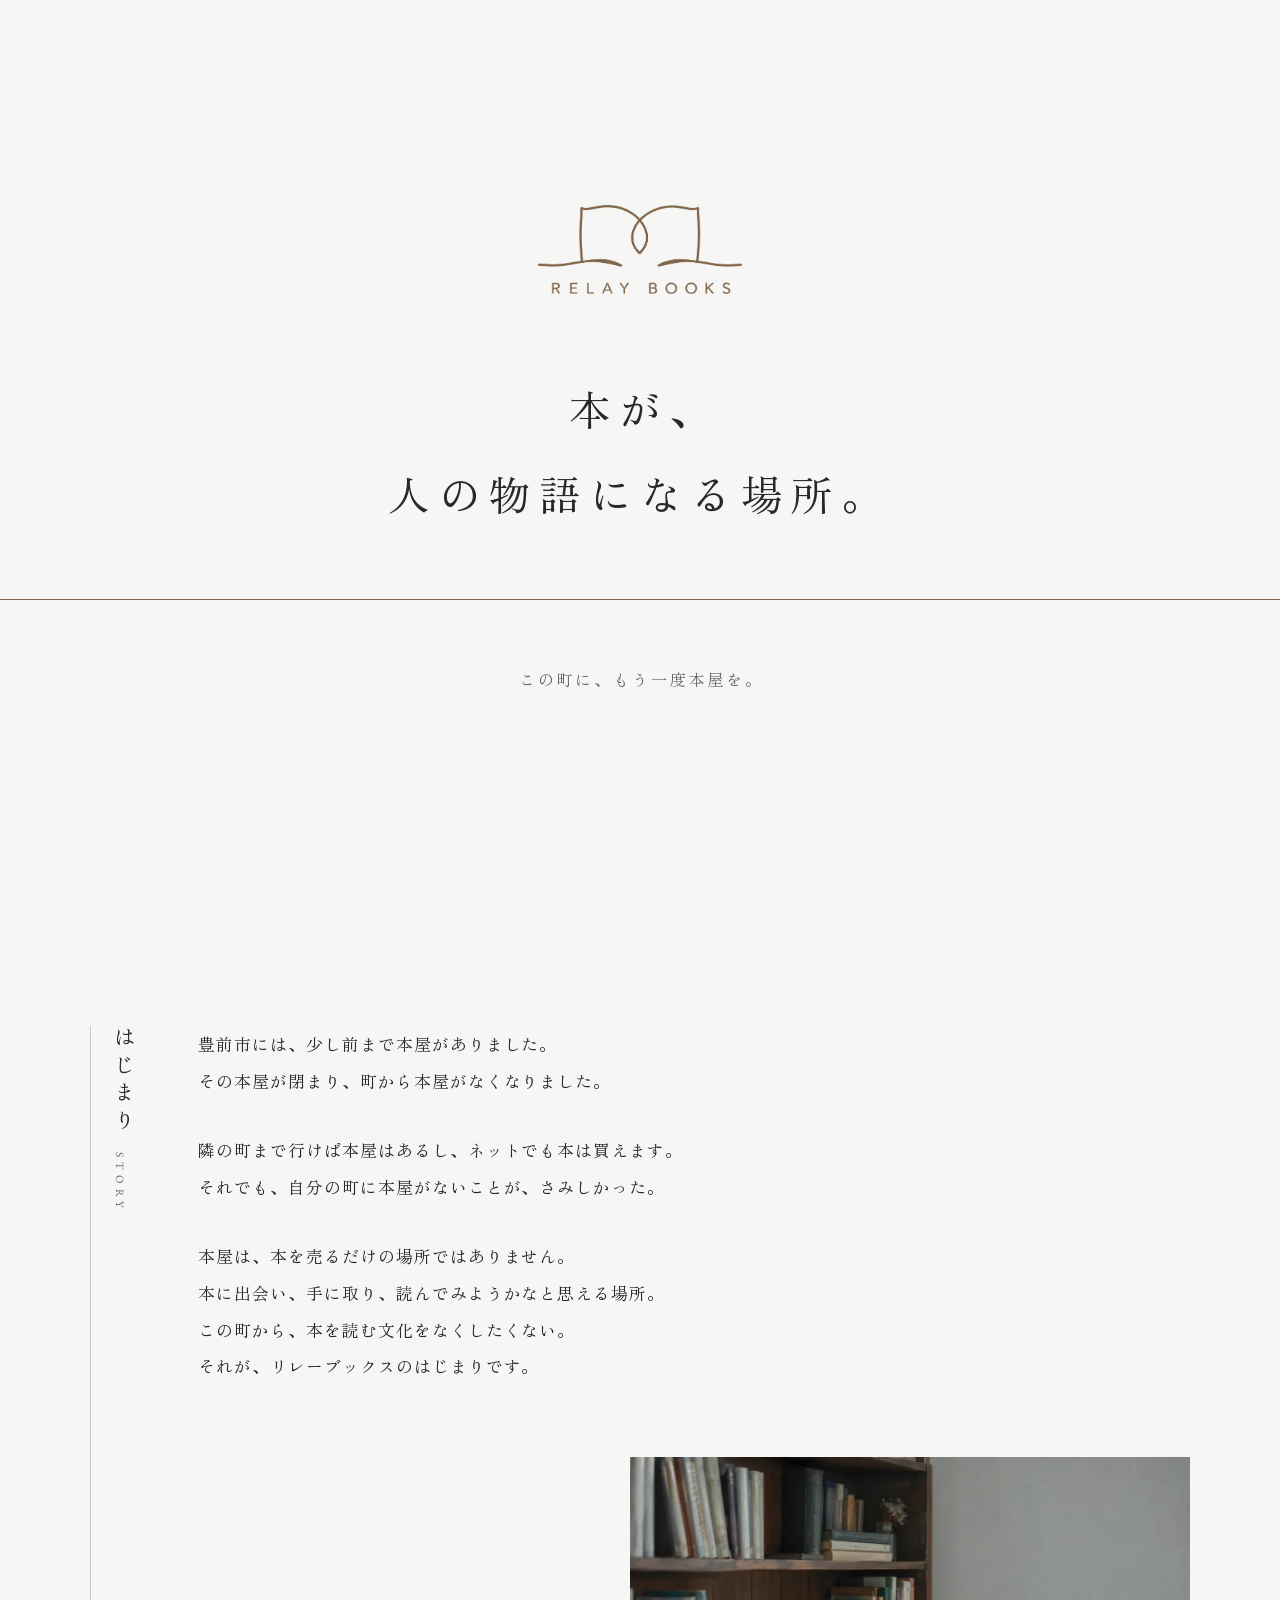
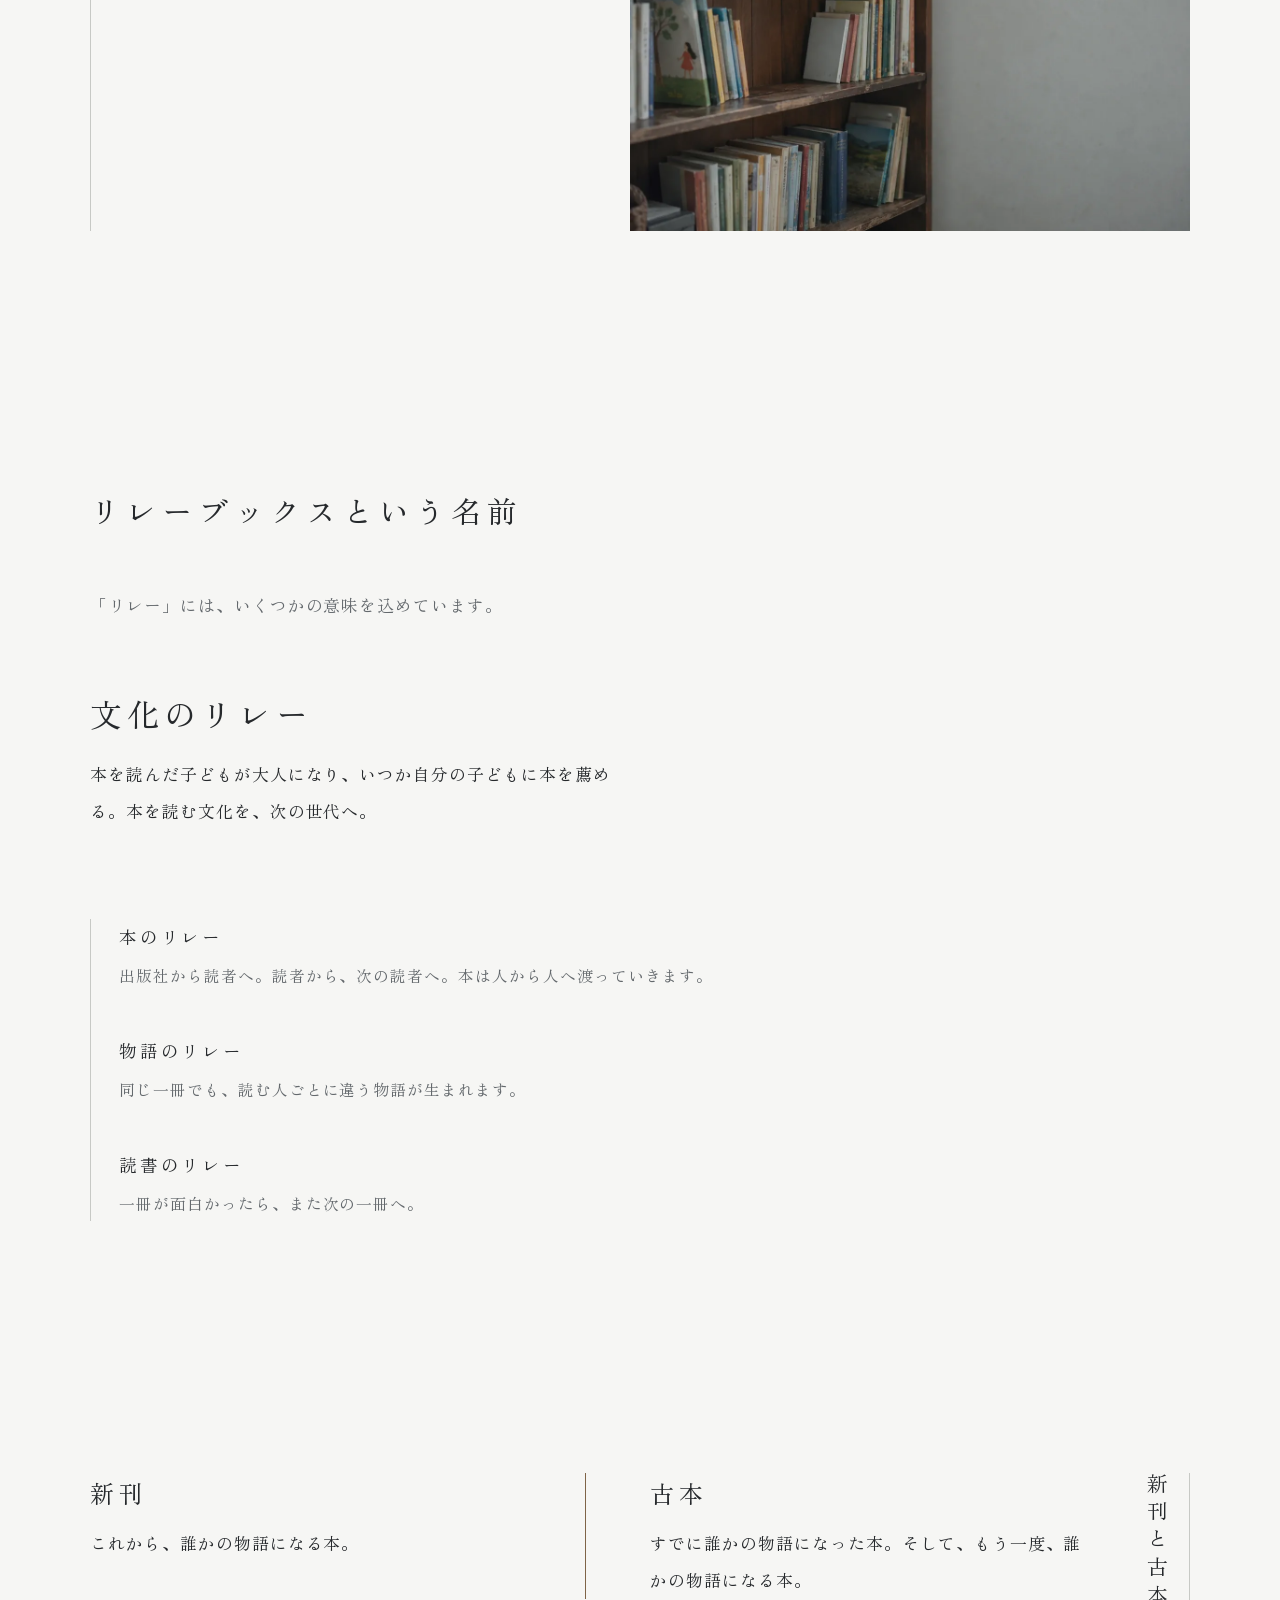
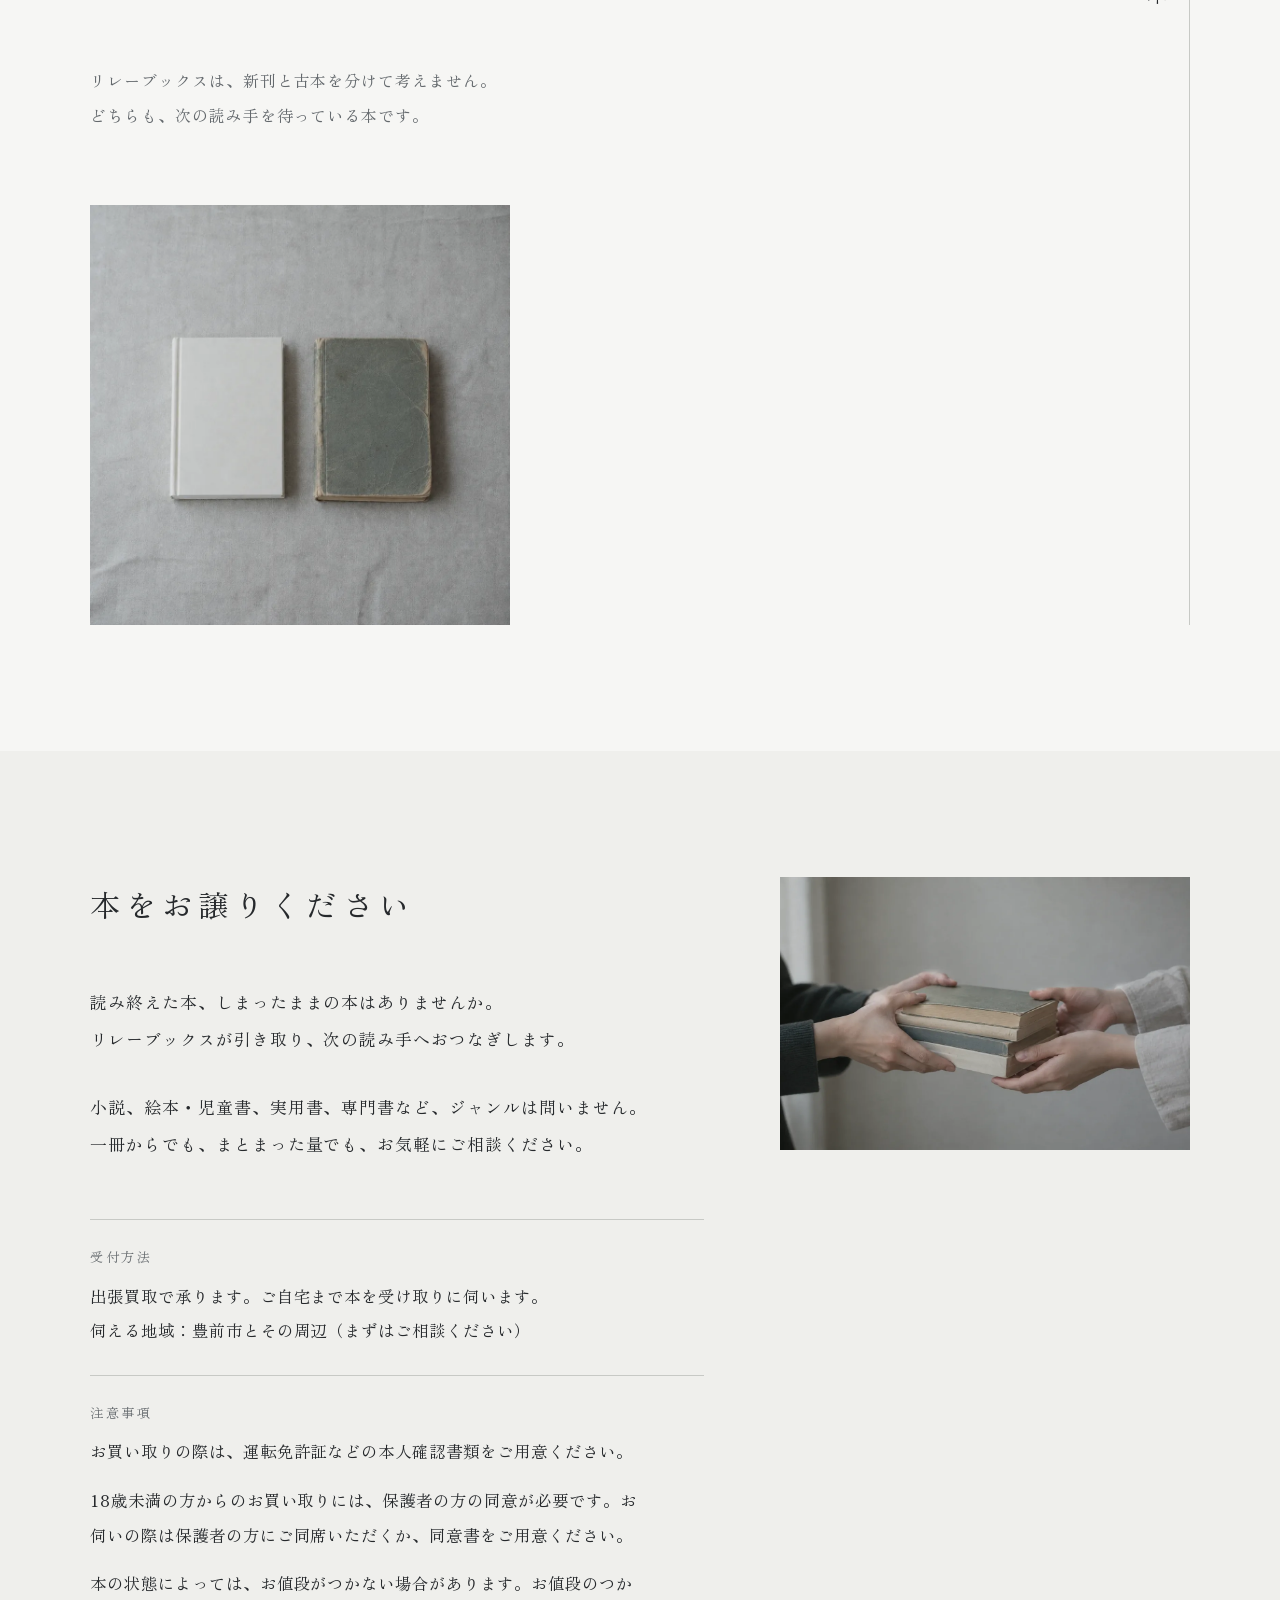
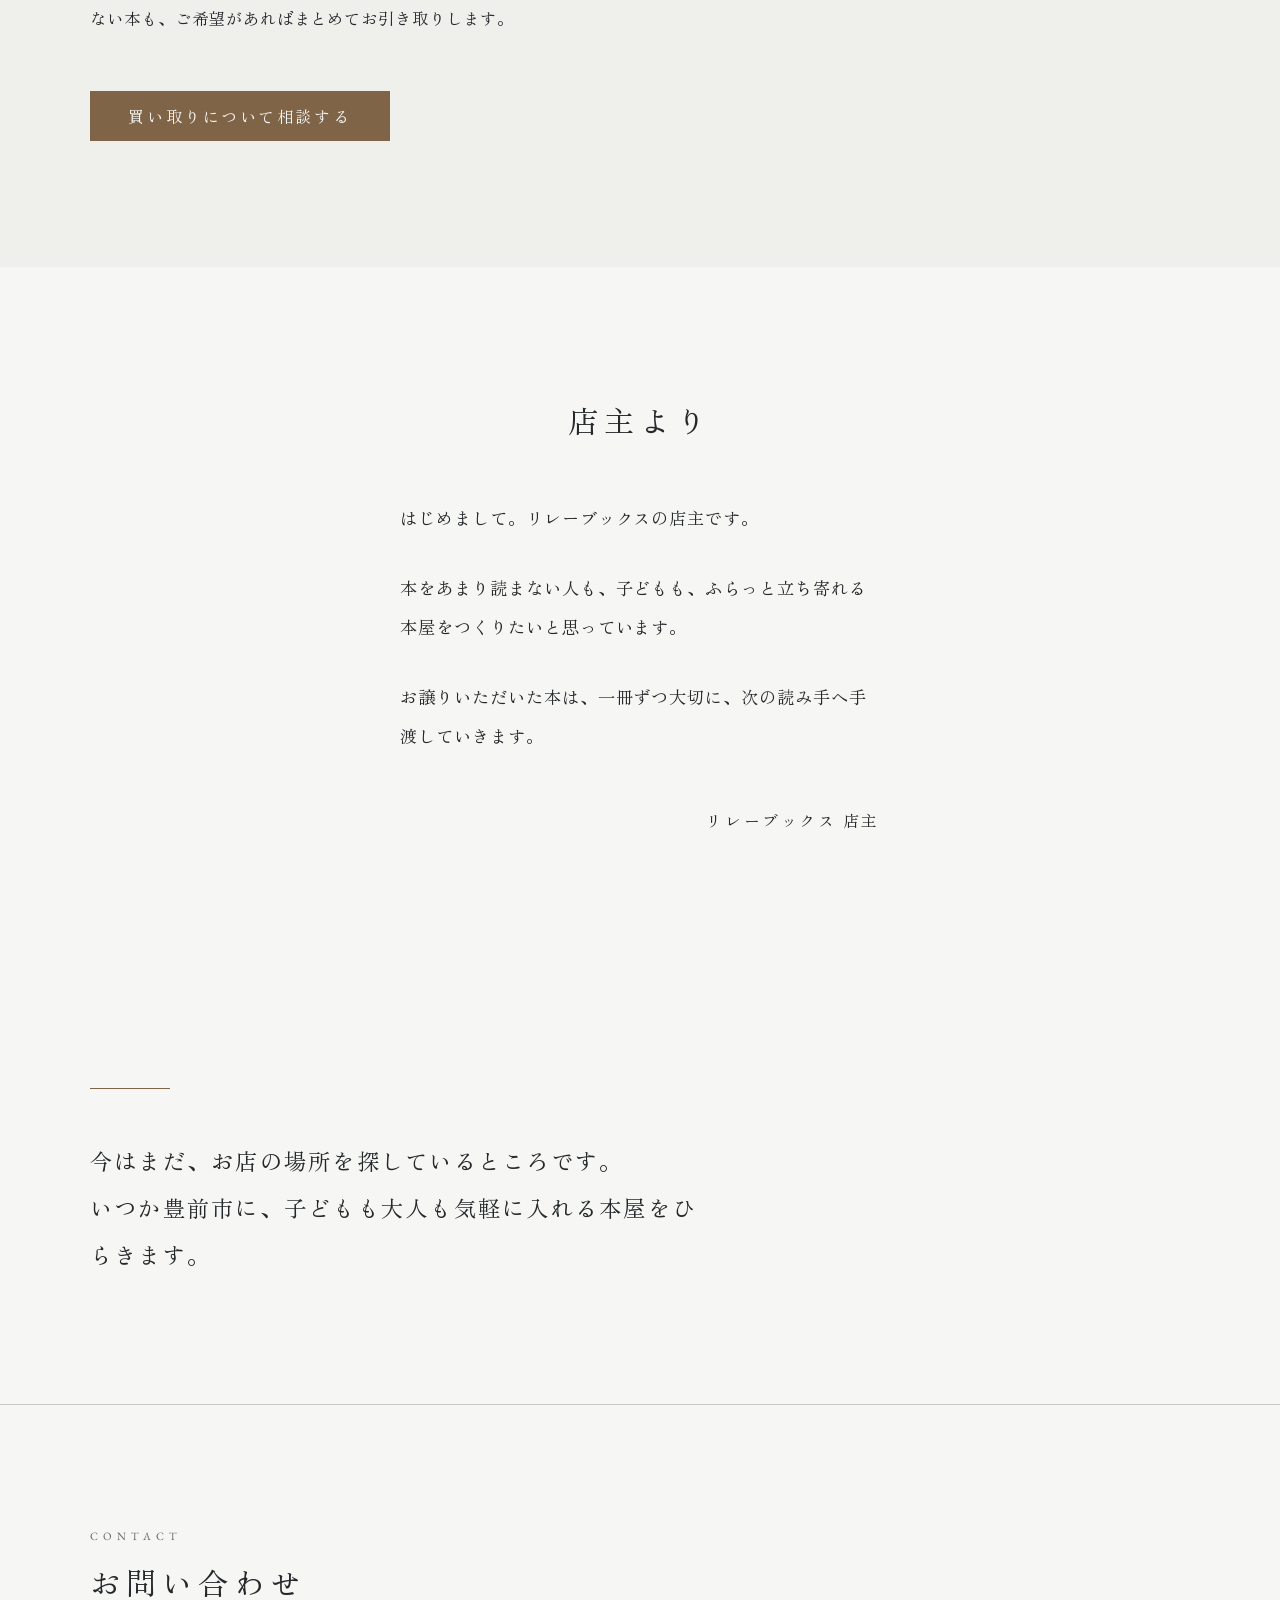
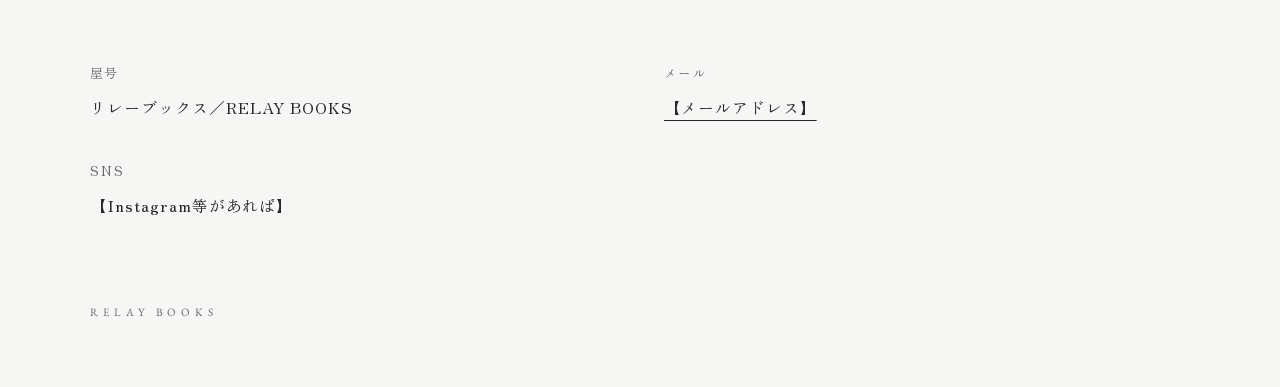
==== commit 3e6ff7b8: "写真のプレースホルダー3箇所を実際の画像に差し替えた ChatGPTで生成した3枚を、表示幅の約2倍の画素数（横長は1200x800、 正方形は900x900）に切り抜いてWebPに変換した。3枚で約" ====
--- a/index.html
+++ b/index.html
@@ -20,8 +20,9 @@
        取得までは表示されない。番号を記入してこの class を外す。
 
      写真
-       3箇所が枠のみのプレースホルダーになっている。
-       有料素材の購入後、figure の中身を img に差し替える。
+       assets/img/ の3枚は生成AIで作ったもの。
+       story.webp（はじまり）は仮置きで、豊前市の風景写真に差し替える予定。
+       同じファイル名・横長3:2・幅1200px程度で置き換えれば、HTMLの変更は不要。
 
      ドメイン
        決まったら og:image を絶対URLにし、og:url を追加する。
@@ -84,8 +85,9 @@
           <p>本屋は、本を売るだけの場所ではありません。<br class="pc">本に出会い、手に取り、読んでみようかなと思える場所。<br class="pc">この町から、本を読む文化をなくしたくない。<br class="pc">それが、リレーブックスのはじまりです。</p>
         </div>
 
-        <figure class="ph ph--wide">
-          <span>写真｜町の風景、または本棚の一部<br>横長 3:2 ／ 有料素材に差し替え</span>
+        <figure class="photo">
+          <img src="assets/img/story.webp" width="1200" height="800" loading="lazy" decoding="async"
+               alt="古い木の本棚の一角に、使い込まれた本や絵本が並んでいる">
         </figure>
       </div>
     </div>
@@ -147,8 +149,9 @@
 
         <p class="books__note">リレーブックスは、新刊と古本を分けて考えません。<br class="pc">どちらも、次の読み手を待っている本です。</p>
 
-        <figure class="ph ph--square">
-          <span>写真｜新しい本と、少し古びた本<br>正方形 ／ 有料素材に差し替え</span>
+        <figure class="photo">
+          <img src="assets/img/books.webp" width="900" height="900" loading="lazy" decoding="async"
+               alt="真新しい白い本と、角が擦り切れた古い本が並んでいる">
         </figure>
       </div>
     </div>
@@ -185,8 +188,9 @@
         <a class="button" href="mailto:【メールアドレス】">買い取りについて相談する</a>
       </div>
 
-      <figure class="ph ph--wide">
-        <span>写真｜本を手渡す手元、積まれた古本<br>横長 3:2 ／ 有料素材に差し替え</span>
+      <figure class="photo">
+        <img src="assets/img/buy.webp" width="1200" height="800" loading="lazy" decoding="async"
+             alt="重ねた古本を、ひとりの手からもうひとりの手へ渡している">
       </figure>
     </div>
   </section>
--- a/assets/css/style.css
+++ b/assets/css/style.css
@@ -111,24 +111,9 @@
 }
 .prose p:last-child{margin-bottom:0}
 
-/* 写真プレースホルダー。有料素材を購入後に img に差し替える */
-.ph{
-  margin:0;
-  border:var(--stroke) solid var(--line);
-  background:var(--paper-2);
-  display:grid;
-  place-items:center;
-  padding:1.25rem;
-}
-.ph--wide{aspect-ratio:3/2}
-.ph--square{aspect-ratio:1/1}
-.ph span{
-  font-size:.76rem;
-  letter-spacing:.12em;
-  line-height:1.95;
-  color:var(--ink-muted);
-  text-align:center;
-}
+/* 写真。表示幅の約2倍の画素数で用意し、WebPで置いている */
+.photo{margin:0}
+.photo img{width:100%; height:auto}
 
 /* 未確定のため非表示にしている項目。決まったらこの class を外す。
    個別のレイアウト指定に必ず打ち勝つ必要があるため important を付ける */
@@ -191,7 +176,7 @@
    縦書き見出しを左に添え、本文と写真を右に置く
    ========================================================== */
 .story__inner{display:grid; grid-template-columns:auto 1fr; gap:clamp(1.5rem,5vw,4.5rem)}
-.story .ph{margin-top:clamp(3rem,8vh,5rem); max-width:560px; margin-inline-start:auto}
+.story .photo{margin-top:clamp(3rem,8vh,5rem); max-width:560px; margin-inline-start:auto}
 
 /* ==========================================================
    3 リレーブックスという名前
@@ -260,7 +245,7 @@
   line-height:2.2;
   color:var(--ink-muted);
 }
-.books .ph{margin-top:clamp(3rem,8vh,5rem); max-width:420px}
+.books .photo{margin-top:clamp(3rem,8vh,5rem); max-width:420px}
 
 /* ==========================================================
    5 本をお譲りください
@@ -413,7 +398,7 @@
   .books__divider{block-size:auto; inline-size:var(--stroke); align-self:stretch}
 
   .buy__inner{grid-template-columns:1fr auto; gap:clamp(3rem,6vw,5rem); align-items:start}
-  .buy .ph{width:clamp(280px,32vw,420px)}
+  .buy .photo{width:clamp(280px,32vw,420px)}
 
   .footer__meta{grid-template-columns:repeat(2, minmax(0,1fr)); gap:2.25rem 3rem}
 }
@@ -433,7 +418,7 @@
   /* 制御した改行は、狭い画面では不自然になるため無効にする */
   br.pc{display:none}
   .story__inner{gap:2.5rem}
-  .story .ph{margin-inline-start:0}
+  .story .photo{margin-inline-start:0}
   .books__inner{gap:2.5rem}
   .prose p,
   .buy__terms dd,
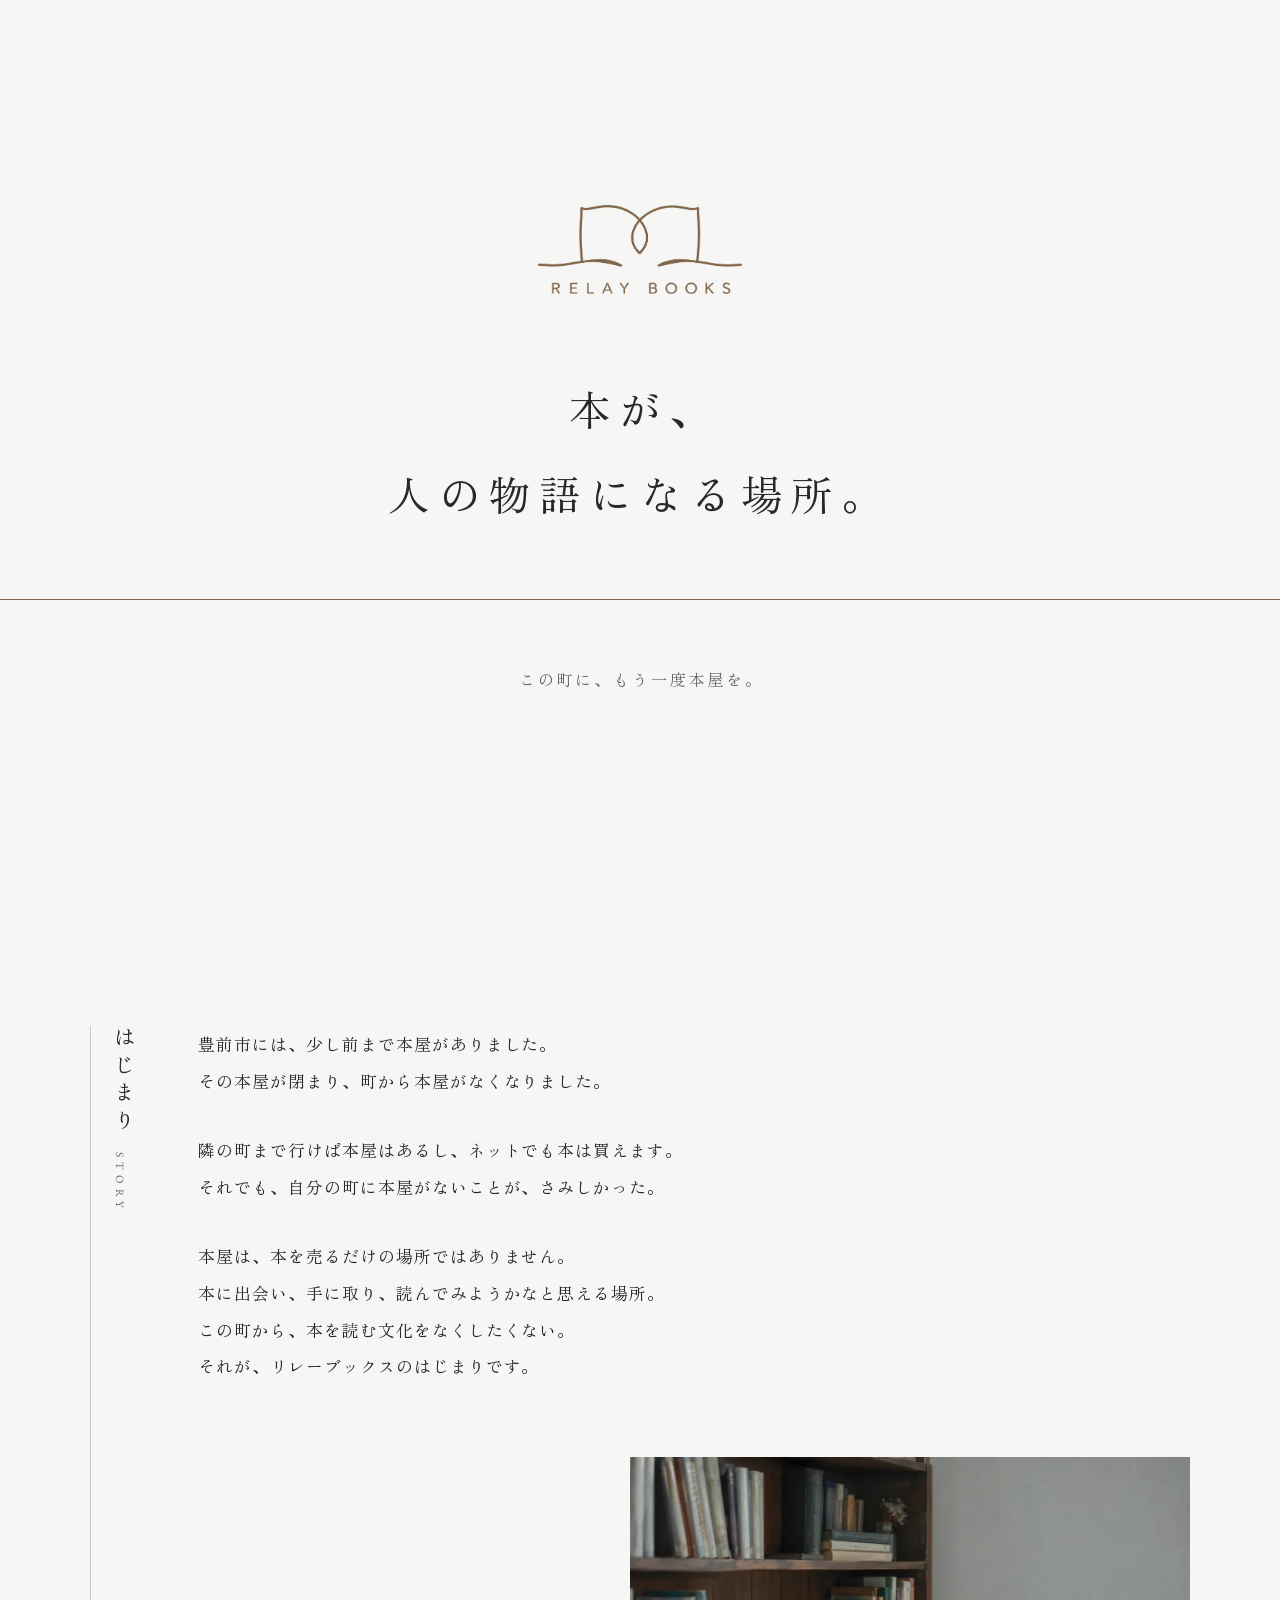
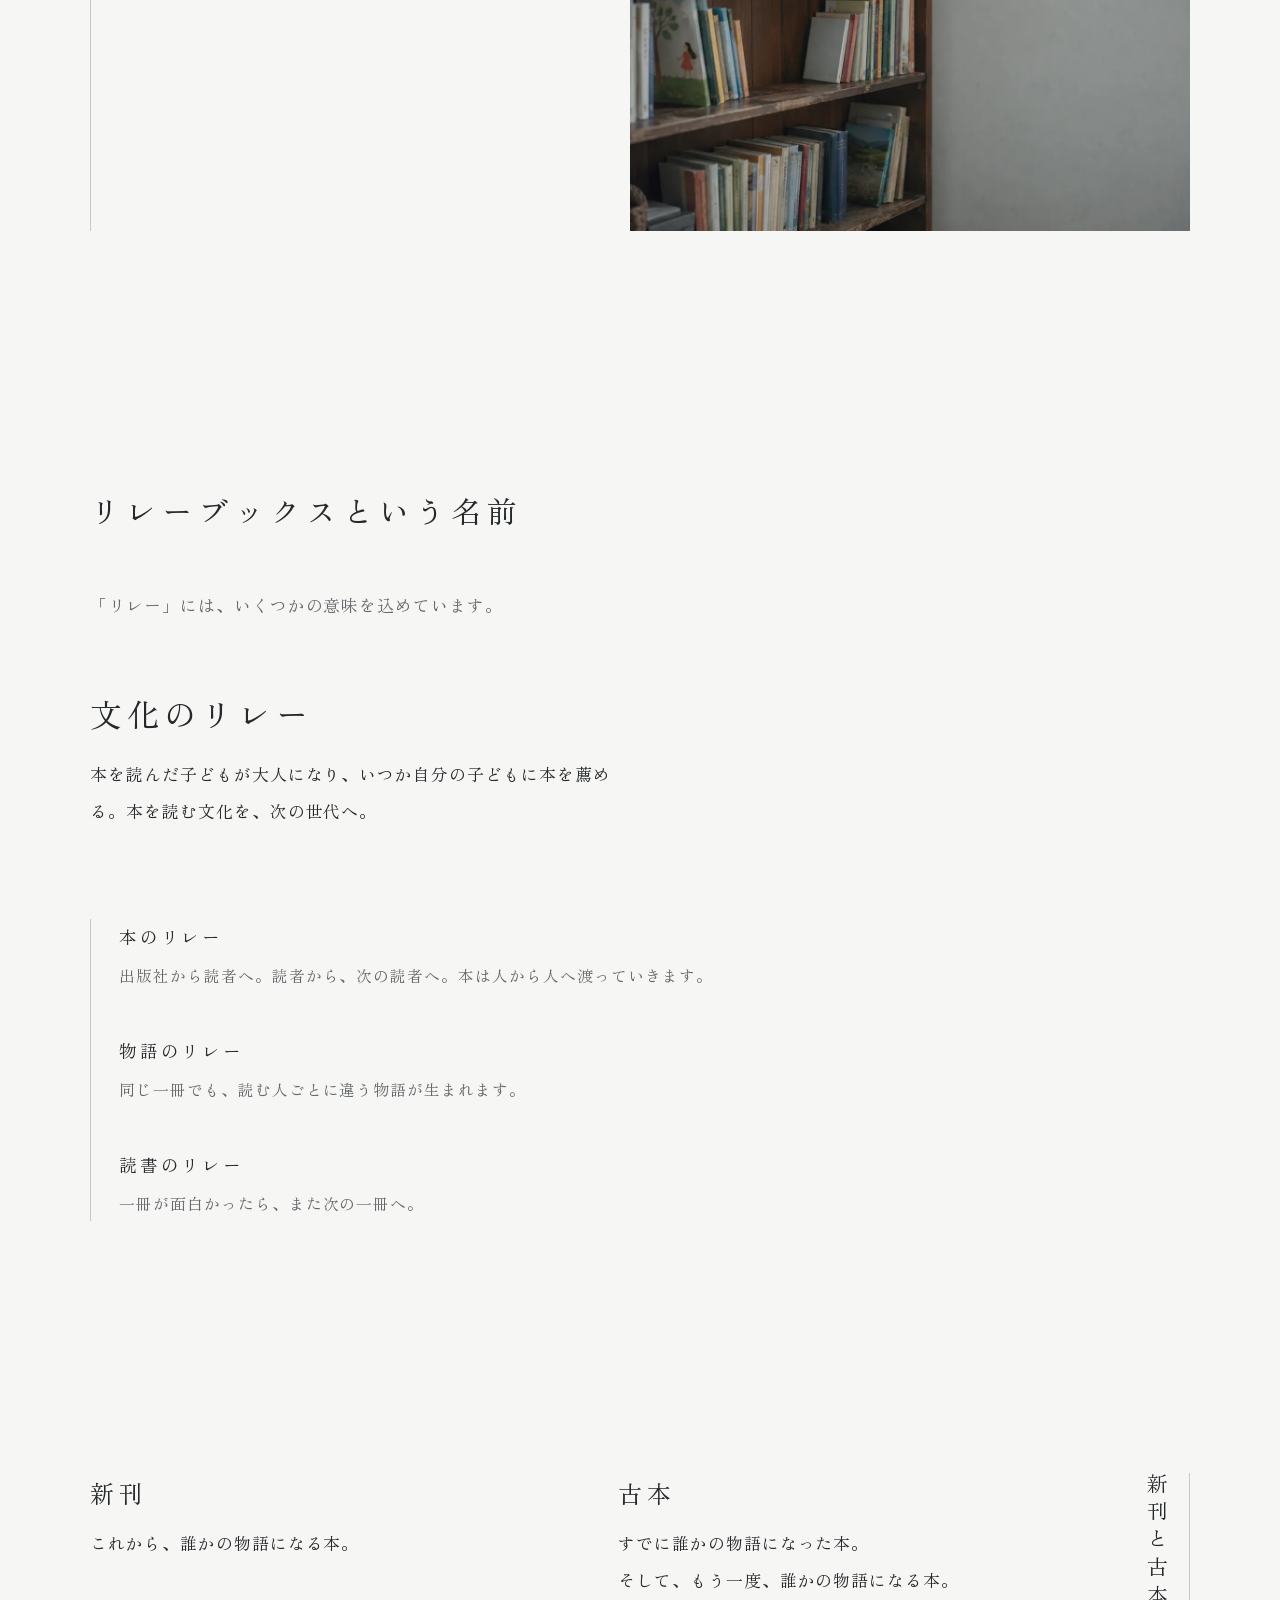
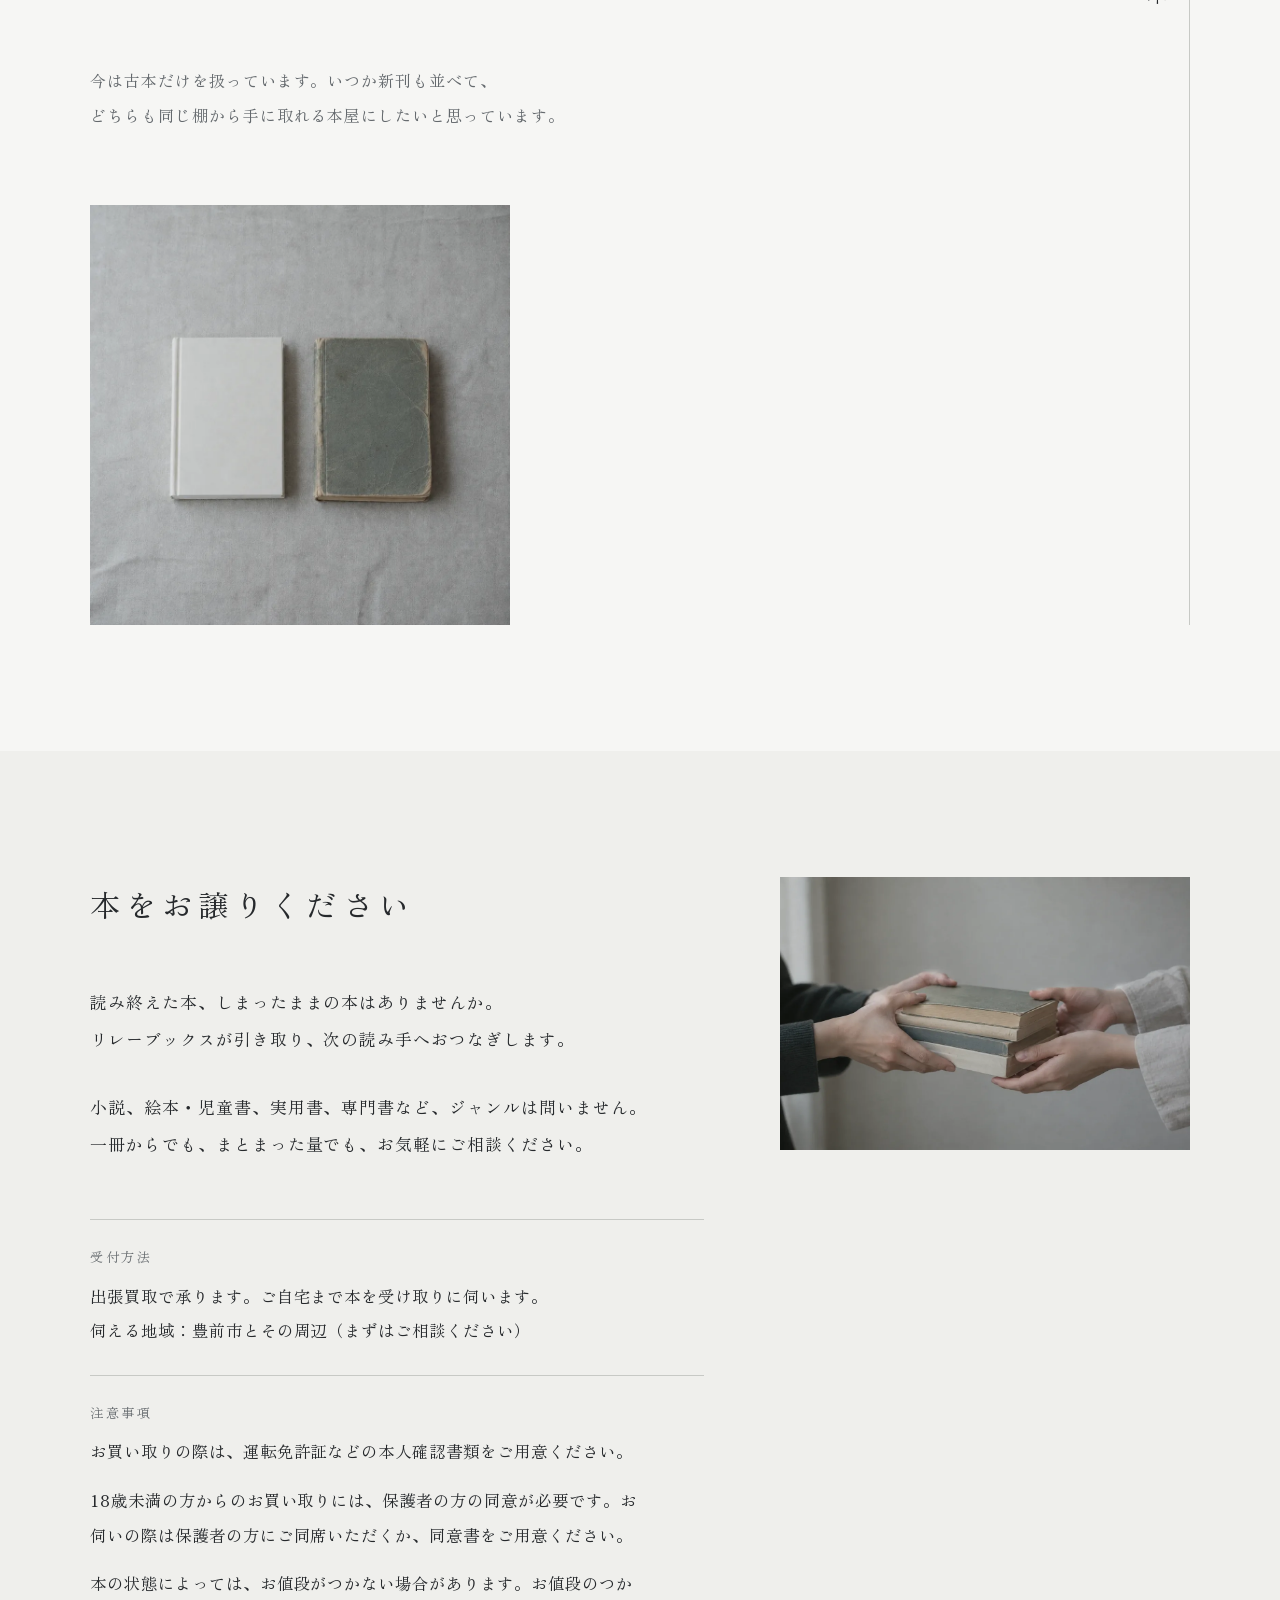
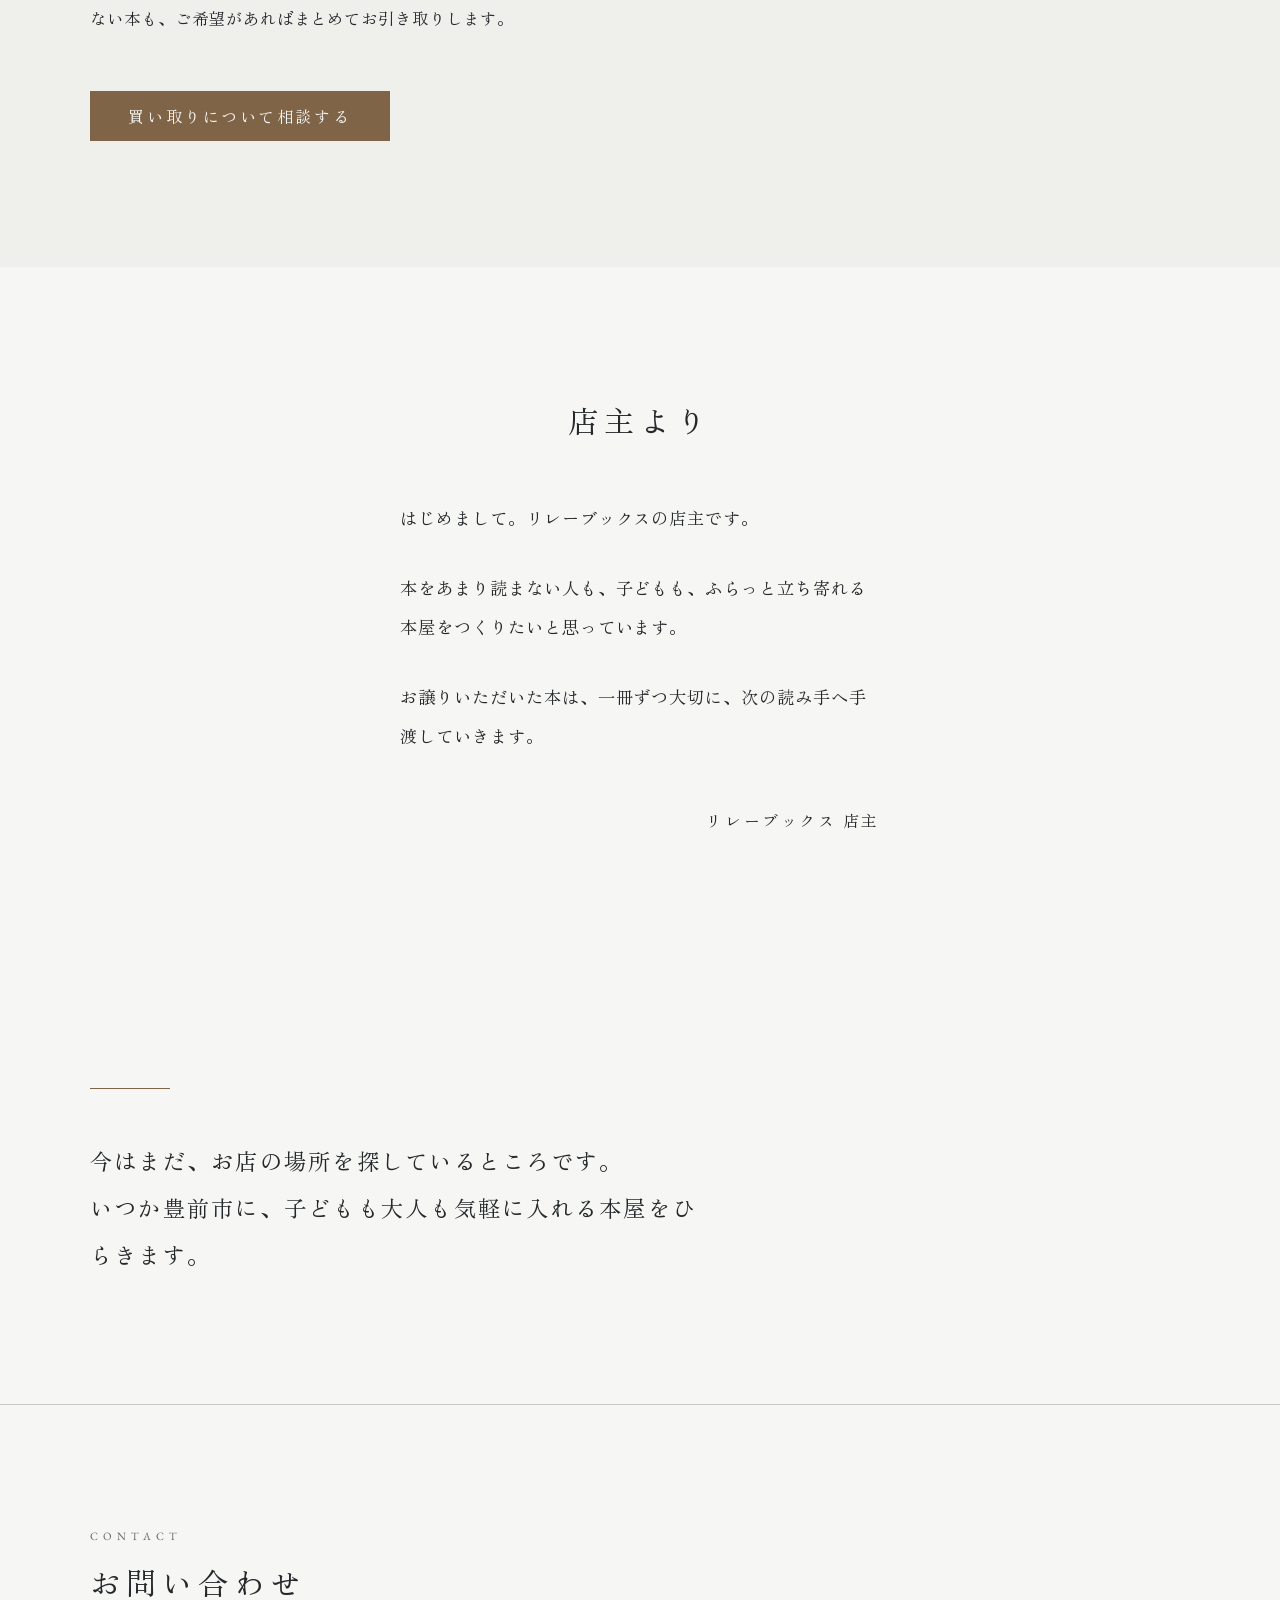
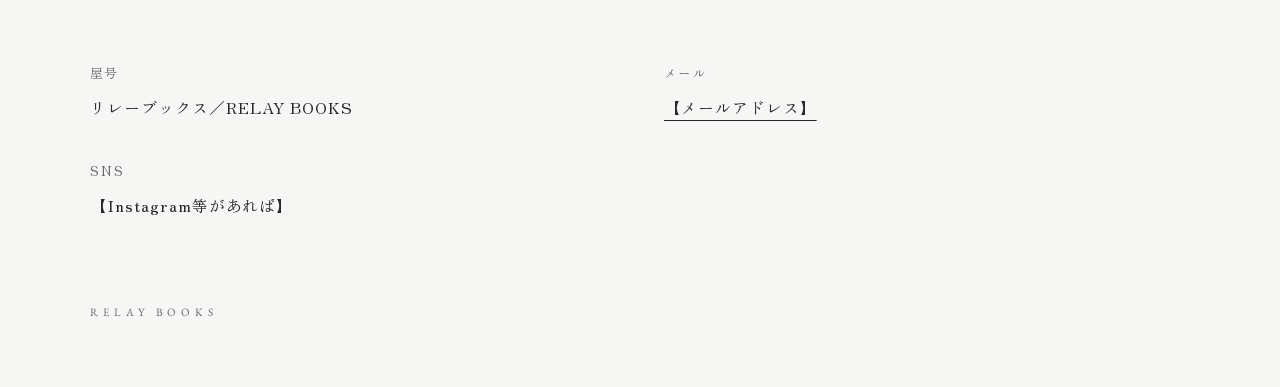
==== commit 66f3e4e9: "新刊と古本の補足文を今の実態に合わせ、間の線を外した まだ新刊を扱っていないのに「新刊と古本を分けて考えません」と書いて いると、新刊も売っているように読めてしまう。今は古本だけであること と、いつか" ====
--- a/index.html
+++ b/index.html
@@ -140,14 +140,13 @@
             <dt>新刊</dt>
             <dd>これから、誰かの物語になる本。</dd>
           </dl>
-          <div class="books__divider" aria-hidden="true"></div>
           <dl>
             <dt>古本</dt>
-            <dd>すでに誰かの物語になった本。そして、もう一度、誰かの物語になる本。</dd>
+            <dd>すでに誰かの物語になった本。<br class="pc">そして、もう一度、誰かの物語になる本。</dd>
           </dl>
         </div>
 
-        <p class="books__note">リレーブックスは、新刊と古本を分けて考えません。<br class="pc">どちらも、次の読み手を待っている本です。</p>
+        <p class="books__note">今は古本だけを扱っています。いつか新刊も並べて、<br class="pc">どちらも同じ棚から手に取れる本屋にしたいと思っています。</p>
 
         <figure class="photo">
           <img src="assets/img/books.webp" width="900" height="900" loading="lazy" decoding="async"
--- a/assets/css/fonts.css
+++ b/assets/css/fonts.css
@@ -1066,7 +1066,7 @@
   font-weight: 400;
   font-display: swap;
   src: url(../fonts/zen-old-mincho/page-00.woff2) format('woff2');
-  unicode-range: U+20-22, U+2c-3a, U+3c-3e, U+41-43, U+45, U+49-4c, U+4e-50, U+52-55, U+59, U+5f, U+61-77, U+79-7a, U+2026, U+3001-3002, U+300c-300d, U+3010-3011, U+3042, U+3044, U+3046, U+3048, U+304a-3051, U+3053-3055, U+3057-305b, U+305d, U+305f-3061, U+3063-3064, U+3066-306b, U+306e-3070, U+3072-3073, U+3075, U+3078, U+307e-3082, U+3088-308d, U+308f, U+3092-3093, U+30a1-30a2, U+30a4, U+30af, U+30b8-30b9, U+30bf-30c0, U+30c3, U+30c8-30c9, U+30cd, U+30d3, U+30d5-30d7, U+30db-30dc, U+30e1, U+30e3, U+30e5, U+30ea-30ec, U+30f3, U+30fb-30fc, U+4e00, U+4e16, U+4e2d, U+4e3b, U+4e8b, U+4eba, U+4eca, U+4ed8, U+4ee3, U+4f1a, U+4f3a, U+4f8b, U+4fdd, U+5024, U+5065, U+5143, U+5148, U+514d, U+5150, U+5165, U+5168, U+516c, U+5185, U+518a, U+5199, U+51fa, U+5206-5207, U+520a, U+5217, U+524a, U+524d, U+52a0, U+5316, U+53cd, U+53d6-53d7, U+53e4, U+53ef, U+53f7, U+5408, U+540c-540d, U+5468, U+5473, U+54e1, U+5546, U+554f, U+56f2, U+5730, U+57df, U+5831, U+5834, U+58f2, U+5916, U+5927, U+59d4, U+5b50, U+5b57, U+5b85, U+5b89, U+5b9f, U+5bc4, U+5bfe, U+5c02, U+5c0f, U+5c11, U+5c4b, U+5ca1, U+5dee, U+5e02, U+5e0c, U+5e2d, U+5e33, U+5e74, U+5e97, U+5ea6, U+5f15, U+5f35, U+5f53, U+5f62, U+5f85, U+5f8c, U+5f97, U+5fc5, U+601d, U+60c5, U+610f, U+614b, U+6210, U+6240, U+624b, U+627f, U+6307, U+63a2, U+63db, U+6587, U+6599, U+65b0, U+65b9, U+65e8, U+666f, U+66f8, U+66ff, U+6709, U+671b, U+672a, U+672c, U+6750, U+6761, U+67a0, U+68da, U+691c, U+696d, U+6a2a, U+6b21, U+6b63, U+6b73, U+6bb5, U+6c17, U+6c7a, U+6cd5, U+6ce8, U+6e08, U+6e21, U+6e80, U+7121, U+7248, U+7269, U+72b6, U+751f, U+7528, U+753a, U+756a, U+767d, U+76ee, U+76f4, U+76f8, U+770c, U+771f, U+78ba, U+793a, U+793e, U+798f, U+7a4d, U+7acb, U+7ae5, U+7b2c, U+7b49, U+7b87, U+7ba1, U+7c3f, U+7d20, U+7d22, U+7d42, U+7d61, U+7d75-7d76, U+7dd2, U+7f6e, U+7f70, U+7f72, U+8003, U+8005, U+80b2, U+81ea, U+85a6, U+884c, U+8868, U+8981, U+8a18, U+8a31, U+8a3c, U+8a72, U+8a8d, U+8a9e, U+8aac-8aad, U+8ab0, U+8ac7, U+8b72, U+8b77, U+8c4a, U+8cb7, U+8cfc, U+8eab, U+8ee2, U+8efd, U+8f09, U+8fba, U+8fbc, U+8ffd, U+9023, U+904b, U+9055, U+90e8, U+91cf, U+91d1, U+9577, U+9580, U+9589, U+958b, U+9650, U+9664, U+969b, U+96a3, U+9752, U+975e, U+9762, U+9805, U+985e, U+98a8, U+ff08-ff09, U+ff0f, U+ff1a, U+ff5c;
+  unicode-range: U+20-22, U+2c-3a, U+3c-3e, U+41-43, U+45, U+48-50, U+52-55, U+59, U+5f, U+61-70, U+72-7a, U+2026, U+3001-3002, U+300c-300d, U+3010-3011, U+3042, U+3044, U+3046, U+3048, U+304a-306b, U+306d-3070, U+3072-3073, U+3075-3076, U+3078-3079, U+307e-3082, U+3084, U+3088-308d, U+308f, U+3092-3094, U+3099, U+30a1-30a2, U+30a4, U+30af-30b0, U+30b7-30ba, U+30bf-30c0, U+30c3, U+30c8-30c9, U+30cd, U+30d2-30d3, U+30d5-30d6, U+30db-30dc, U+30e1, U+30e3, U+30e5, U+30ea-30ec, U+30f3, U+30fb-30fc, U+4e00, U+4e0d, U+4e16, U+4e26, U+4e2d, U+4e3b, U+4e88, U+4e8b, U+4eba, U+4eca, U+4ed8, U+4ee3, U+4eee, U+4f1a, U+4f3a, U+4f5c, U+4f7f, U+4f8b, U+4fdd, U+5024, U+5065, U+5148, U+514d, U+5150, U+5165, U+5168, U+516c, U+5185, U+518a, U+5199, U+51fa, U+5206-5207, U+520a, U+5217, U+524a, U+524d, U+52a0, U+5316, U+53cd, U+53d6-53d7, U+53e4, U+53ef, U+53f7, U+5408, U+540c-540d, U+5468, U+5473, U+54e1, U+5546, U+554f, U+56f2, U+5730, U+57df, U+5831, U+5834, U+58f2, U+5909, U+5916, U+5927, U+59d4, U+5b50, U+5b57, U+5b85, U+5b89, U+5b9a, U+5b9f, U+5bc4, U+5bfe, U+5c02, U+5c0f, U+5c11, U+5c4b, U+5ca1, U+5dee, U+5e02, U+5e0c, U+5e2d, U+5e33, U+5e45, U+5e74, U+5e97, U+5ea6, U+5f15, U+5f35, U+5f53, U+5f97, U+5fc5, U+601d, U+60c5, U+610f, U+614b, U+6210, U+6240, U+624b, U+6271, U+627f, U+6307, U+63a2, U+63db, U+64e6, U+6587, U+65b0, U+65b9, U+65e8, U+666f, U+66f4, U+66f8, U+66ff, U+671b, U+6728, U+672a, U+672c, U+6761, U+679a, U+68da, U+691c, U+696d, U+6a2a, U+6b21, U+6b73, U+6bb5, U+6c17, U+6c7a, U+6cd5, U+6ce8, U+6e08, U+6e21, U+6e80, U+7121, U+7248, U+7269, U+72b6, U+751f, U+7528, U+753a, U+756a, U+767d, U+76ee, U+76f4, U+76f8, U+770c, U+771f, U+78ba, U+793a, U+793e, U+798f, U+7a0b, U+7acb, U+7ae5, U+7b2c, U+7b49, U+7b87, U+7ba1, U+7c3f, U+7d22, U+7d42, U+7d61, U+7d75-7d76, U+7dd2, U+7f6e, U+7f70, U+7f72, U+8005, U+80b2, U+81ea, U+85a6, U+884c, U+8868, U+8981, U+89d2, U+8a18, U+8a31, U+8a3c, U+8a72, U+8a8d, U+8a9e, U+8aac-8aad, U+8ab0, U+8ac7, U+8b72, U+8b77, U+8c4a, U+8cb7, U+8ee2, U+8efd, U+8f09, U+8fba, U+8fbc, U+8ffd, U+9023, U+904b, U+9055, U+91cd, U+91cf, U+91d1, U+9577, U+9580, U+9589, U+958b, U+9650, U+9664, U+969b, U+96a3, U+9752, U+975e, U+9762, U+9805, U+985e, U+98a8, U+ff08-ff09, U+ff0f, U+ff1a, U+ff5c;
 }
 
 /* ---- EB Garamond このページの文字だけ ---- */
@@ -1076,5 +1076,5 @@
   font-weight: 400;
   font-display: swap;
   src: url(../fonts/eb-garamond/page-00.woff2) format('woff2');
-  unicode-range: U+20-22, U+2c-3a, U+3c-3e, U+41-43, U+45, U+49-4c, U+4e-50, U+52-55, U+59, U+5f, U+61-77, U+79-7a, U+2026, U+3001-3002, U+300c-300d, U+3010-3011, U+3042, U+3044, U+3046, U+3048, U+304a-3051, U+3053-3055, U+3057-305b, U+305d, U+305f-3061, U+3063-3064, U+3066-306b, U+306e-3070, U+3072-3073, U+3075, U+3078, U+307e-3082, U+3088-308d, U+308f, U+3092-3093, U+30a1-30a2, U+30a4, U+30af, U+30b8-30b9, U+30bf-30c0, U+30c3, U+30c8-30c9, U+30cd, U+30d3, U+30d5-30d7, U+30db-30dc, U+30e1, U+30e3, U+30e5, U+30ea-30ec, U+30f3, U+30fb-30fc, U+4e00, U+4e16, U+4e2d, U+4e3b, U+4e8b, U+4eba, U+4eca, U+4ed8, U+4ee3, U+4f1a, U+4f3a, U+4f8b, U+4fdd, U+5024, U+5065, U+5143, U+5148, U+514d, U+5150, U+5165, U+5168, U+516c, U+5185, U+518a, U+5199, U+51fa, U+5206-5207, U+520a, U+5217, U+524a, U+524d, U+52a0, U+5316, U+53cd, U+53d6-53d7, U+53e4, U+53ef, U+53f7, U+5408, U+540c-540d, U+5468, U+5473, U+54e1, U+5546, U+554f, U+56f2, U+5730, U+57df, U+5831, U+5834, U+58f2, U+5916, U+5927, U+59d4, U+5b50, U+5b57, U+5b85, U+5b89, U+5b9f, U+5bc4, U+5bfe, U+5c02, U+5c0f, U+5c11, U+5c4b, U+5ca1, U+5dee, U+5e02, U+5e0c, U+5e2d, U+5e33, U+5e74, U+5e97, U+5ea6, U+5f15, U+5f35, U+5f53, U+5f62, U+5f85, U+5f8c, U+5f97, U+5fc5, U+601d, U+60c5, U+610f, U+614b, U+6210, U+6240, U+624b, U+627f, U+6307, U+63a2, U+63db, U+6587, U+6599, U+65b0, U+65b9, U+65e8, U+666f, U+66f8, U+66ff, U+6709, U+671b, U+672a, U+672c, U+6750, U+6761, U+67a0, U+68da, U+691c, U+696d, U+6a2a, U+6b21, U+6b63, U+6b73, U+6bb5, U+6c17, U+6c7a, U+6cd5, U+6ce8, U+6e08, U+6e21, U+6e80, U+7121, U+7248, U+7269, U+72b6, U+751f, U+7528, U+753a, U+756a, U+767d, U+76ee, U+76f4, U+76f8, U+770c, U+771f, U+78ba, U+793a, U+793e, U+798f, U+7a4d, U+7acb, U+7ae5, U+7b2c, U+7b49, U+7b87, U+7ba1, U+7c3f, U+7d20, U+7d22, U+7d42, U+7d61, U+7d75-7d76, U+7dd2, U+7f6e, U+7f70, U+7f72, U+8003, U+8005, U+80b2, U+81ea, U+85a6, U+884c, U+8868, U+8981, U+8a18, U+8a31, U+8a3c, U+8a72, U+8a8d, U+8a9e, U+8aac-8aad, U+8ab0, U+8ac7, U+8b72, U+8b77, U+8c4a, U+8cb7, U+8cfc, U+8eab, U+8ee2, U+8efd, U+8f09, U+8fba, U+8fbc, U+8ffd, U+9023, U+904b, U+9055, U+90e8, U+91cf, U+91d1, U+9577, U+9580, U+9589, U+958b, U+9650, U+9664, U+969b, U+96a3, U+9752, U+975e, U+9762, U+9805, U+985e, U+98a8, U+ff08-ff09, U+ff0f, U+ff1a, U+ff5c;
-}
+  unicode-range: U+20-22, U+2c-3a, U+3c-3e, U+41-43, U+45, U+48-50, U+52-55, U+59, U+5f, U+61-70, U+72-7a, U+2026, U+3001-3002, U+300c-300d, U+3010-3011, U+3042, U+3044, U+3046, U+3048, U+304a-306b, U+306d-3070, U+3072-3073, U+3075-3076, U+3078-3079, U+307e-3082, U+3084, U+3088-308d, U+308f, U+3092-3094, U+3099, U+30a1-30a2, U+30a4, U+30af-30b0, U+30b7-30ba, U+30bf-30c0, U+30c3, U+30c8-30c9, U+30cd, U+30d2-30d3, U+30d5-30d6, U+30db-30dc, U+30e1, U+30e3, U+30e5, U+30ea-30ec, U+30f3, U+30fb-30fc, U+4e00, U+4e0d, U+4e16, U+4e26, U+4e2d, U+4e3b, U+4e88, U+4e8b, U+4eba, U+4eca, U+4ed8, U+4ee3, U+4eee, U+4f1a, U+4f3a, U+4f5c, U+4f7f, U+4f8b, U+4fdd, U+5024, U+5065, U+5148, U+514d, U+5150, U+5165, U+5168, U+516c, U+5185, U+518a, U+5199, U+51fa, U+5206-5207, U+520a, U+5217, U+524a, U+524d, U+52a0, U+5316, U+53cd, U+53d6-53d7, U+53e4, U+53ef, U+53f7, U+5408, U+540c-540d, U+5468, U+5473, U+54e1, U+5546, U+554f, U+56f2, U+5730, U+57df, U+5831, U+5834, U+58f2, U+5909, U+5916, U+5927, U+59d4, U+5b50, U+5b57, U+5b85, U+5b89, U+5b9a, U+5b9f, U+5bc4, U+5bfe, U+5c02, U+5c0f, U+5c11, U+5c4b, U+5ca1, U+5dee, U+5e02, U+5e0c, U+5e2d, U+5e33, U+5e45, U+5e74, U+5e97, U+5ea6, U+5f15, U+5f35, U+5f53, U+5f97, U+5fc5, U+601d, U+60c5, U+610f, U+614b, U+6210, U+6240, U+624b, U+6271, U+627f, U+6307, U+63a2, U+63db, U+64e6, U+6587, U+65b0, U+65b9, U+65e8, U+666f, U+66f4, U+66f8, U+66ff, U+671b, U+6728, U+672a, U+672c, U+6761, U+679a, U+68da, U+691c, U+696d, U+6a2a, U+6b21, U+6b73, U+6bb5, U+6c17, U+6c7a, U+6cd5, U+6ce8, U+6e08, U+6e21, U+6e80, U+7121, U+7248, U+7269, U+72b6, U+751f, U+7528, U+753a, U+756a, U+767d, U+76ee, U+76f4, U+76f8, U+770c, U+771f, U+78ba, U+793a, U+793e, U+798f, U+7a0b, U+7acb, U+7ae5, U+7b2c, U+7b49, U+7b87, U+7ba1, U+7c3f, U+7d22, U+7d42, U+7d61, U+7d75-7d76, U+7dd2, U+7f6e, U+7f70, U+7f72, U+8005, U+80b2, U+81ea, U+85a6, U+884c, U+8868, U+8981, U+89d2, U+8a18, U+8a31, U+8a3c, U+8a72, U+8a8d, U+8a9e, U+8aac-8aad, U+8ab0, U+8ac7, U+8b72, U+8b77, U+8c4a, U+8cb7, U+8ee2, U+8efd, U+8f09, U+8fba, U+8fbc, U+8ffd, U+9023, U+904b, U+9055, U+91cd, U+91cf, U+91d1, U+9577, U+9580, U+9589, U+958b, U+9650, U+9664, U+969b, U+96a3, U+9752, U+975e, U+9762, U+9805, U+985e, U+98a8, U+ff08-ff09, U+ff0f, U+ff1a, U+ff5c;
+}
--- a/assets/css/style.css
+++ b/assets/css/style.css
@@ -217,7 +217,7 @@
 
 /* ==========================================================
    4 新刊と古本
-   対になる2つを、間に線を挟んで並べる。
+   対になる2つを並べる。
    スマートフォンは上下、PCは左右
    ========================================================== */
 /* 見出しは右に置くが、HTMLでは見出しを先に書く */
@@ -237,7 +237,6 @@
   font-size:clamp(.95rem,3.6vw,1.05rem);
   line-height:2.2;
 }
-.books__divider{background:var(--brand); block-size:var(--stroke)}
 .books__note{
   margin:clamp(2.75rem,8vh,4rem) 0 0;
   max-width:var(--measure);
@@ -389,13 +388,12 @@
   @keyframes draw-across{from{transform:scaleX(0)}to{transform:scaleX(1)}}
   .hero__sub{align-self:auto; letter-spacing:.18em; text-indent:.18em}
 
-  /* 新刊と古本を左右に並べ、間の線を縦にする */
+  /* 新刊と古本を左右に並べる */
   .books__pair{
-    grid-template-columns:1fr auto 1fr;
+    grid-template-columns:1fr 1fr;
     gap:clamp(2.5rem,5vw,4.5rem);
     align-items:start;
   }
-  .books__divider{block-size:auto; inline-size:var(--stroke); align-self:stretch}
 
   .buy__inner{grid-template-columns:1fr auto; gap:clamp(3rem,6vw,5rem); align-items:start}
   .buy .photo{width:clamp(280px,32vw,420px)}
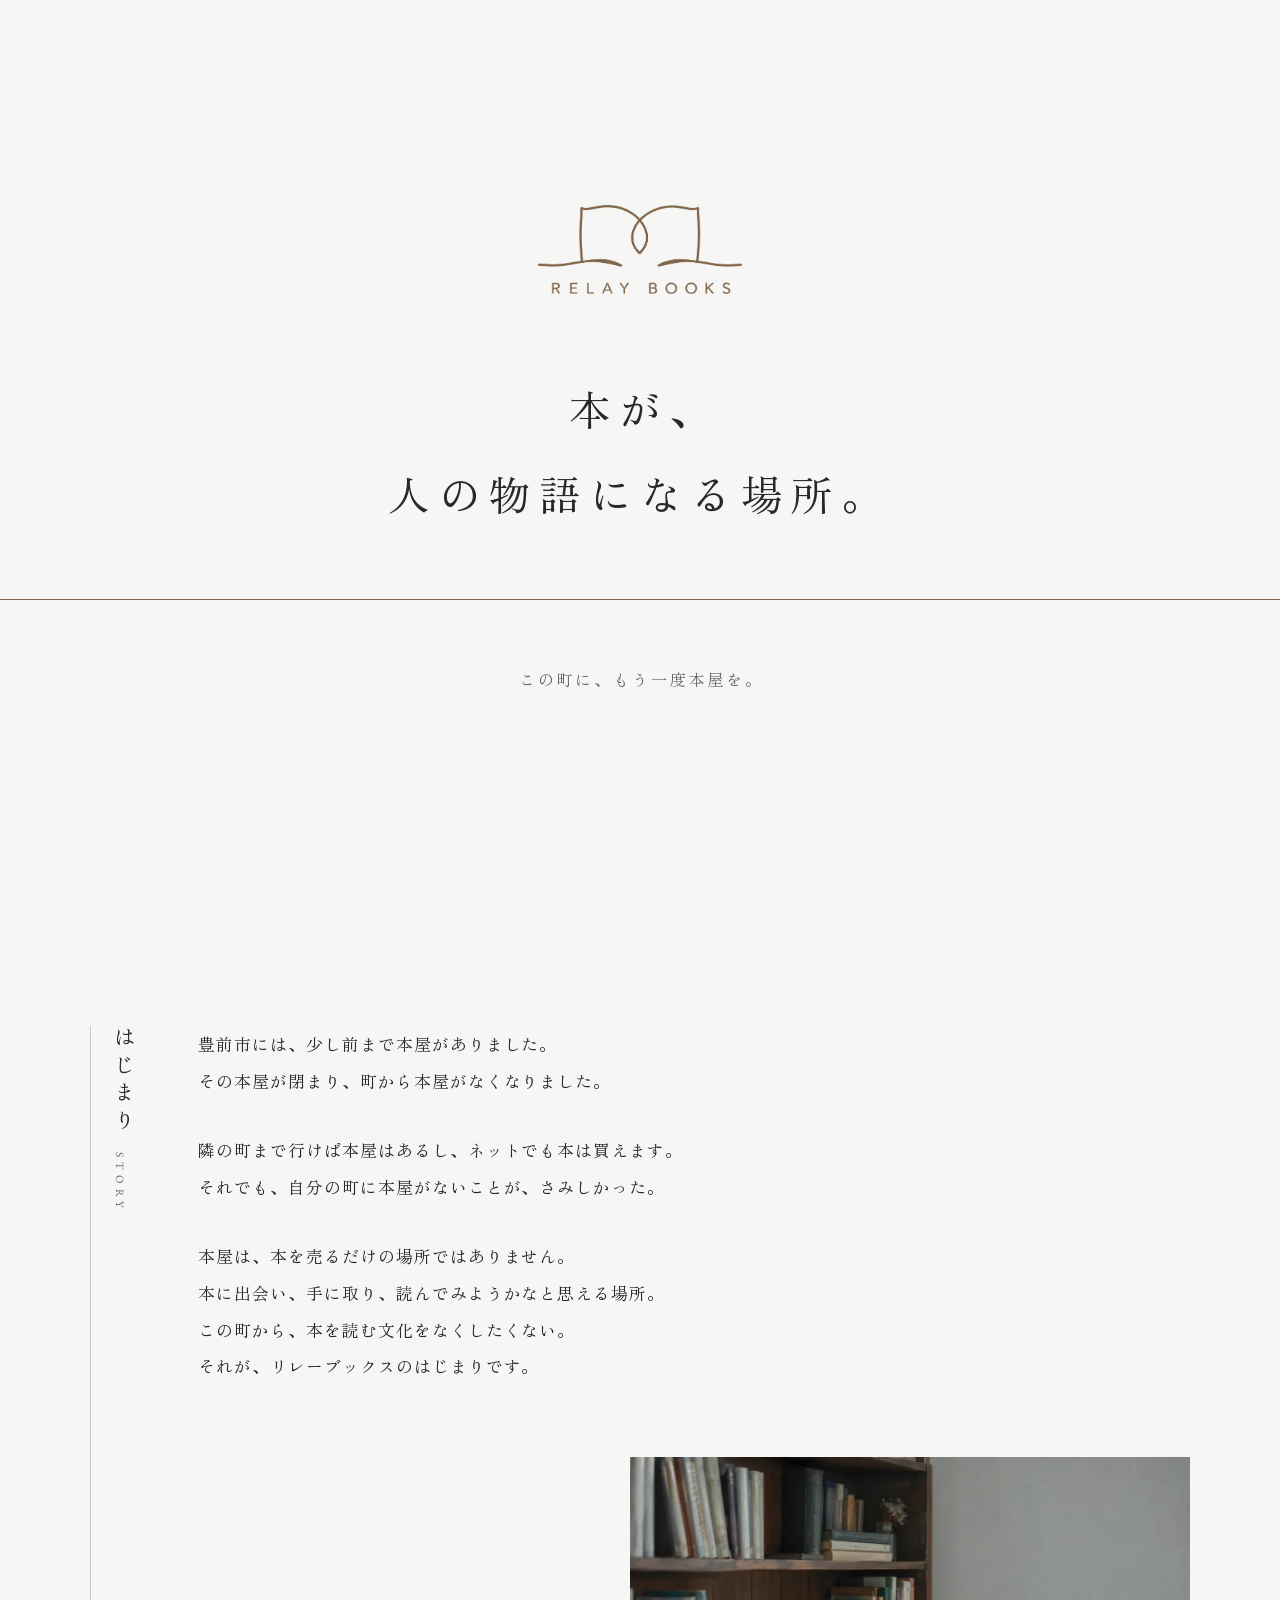
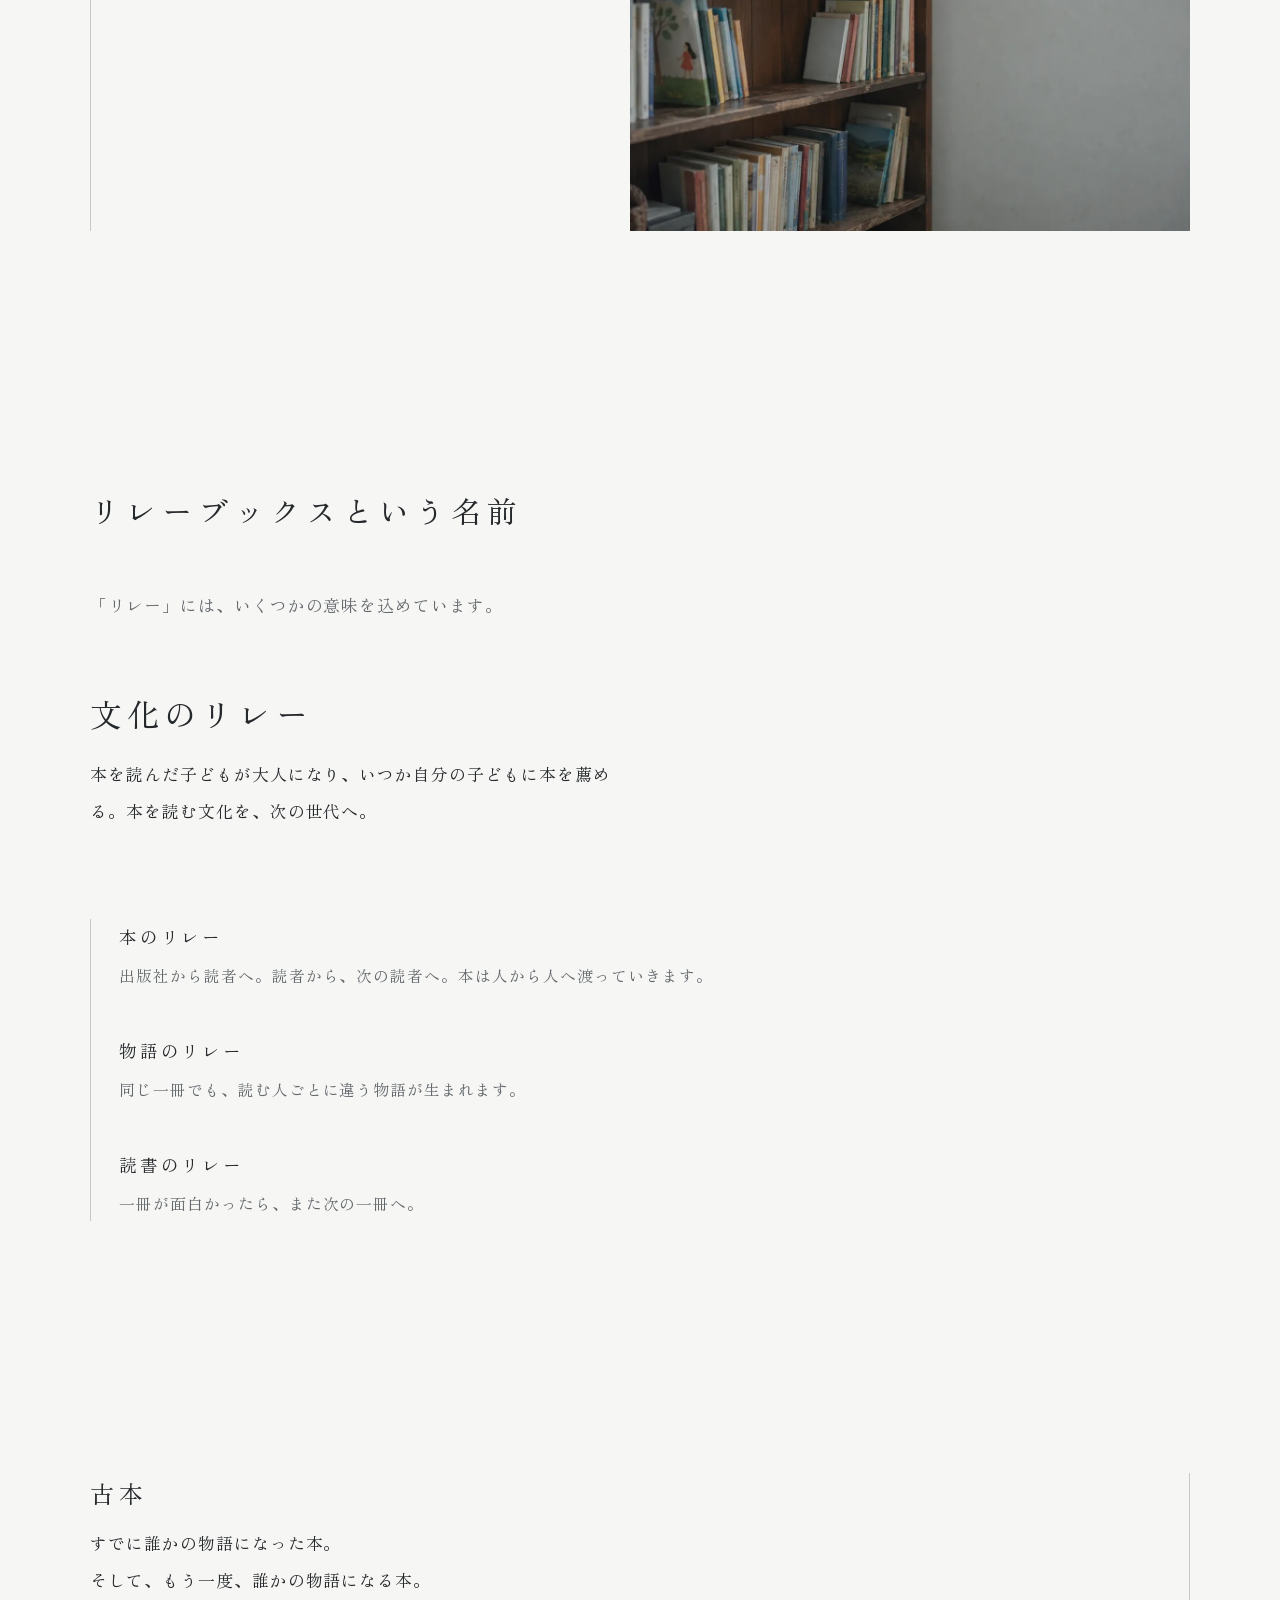
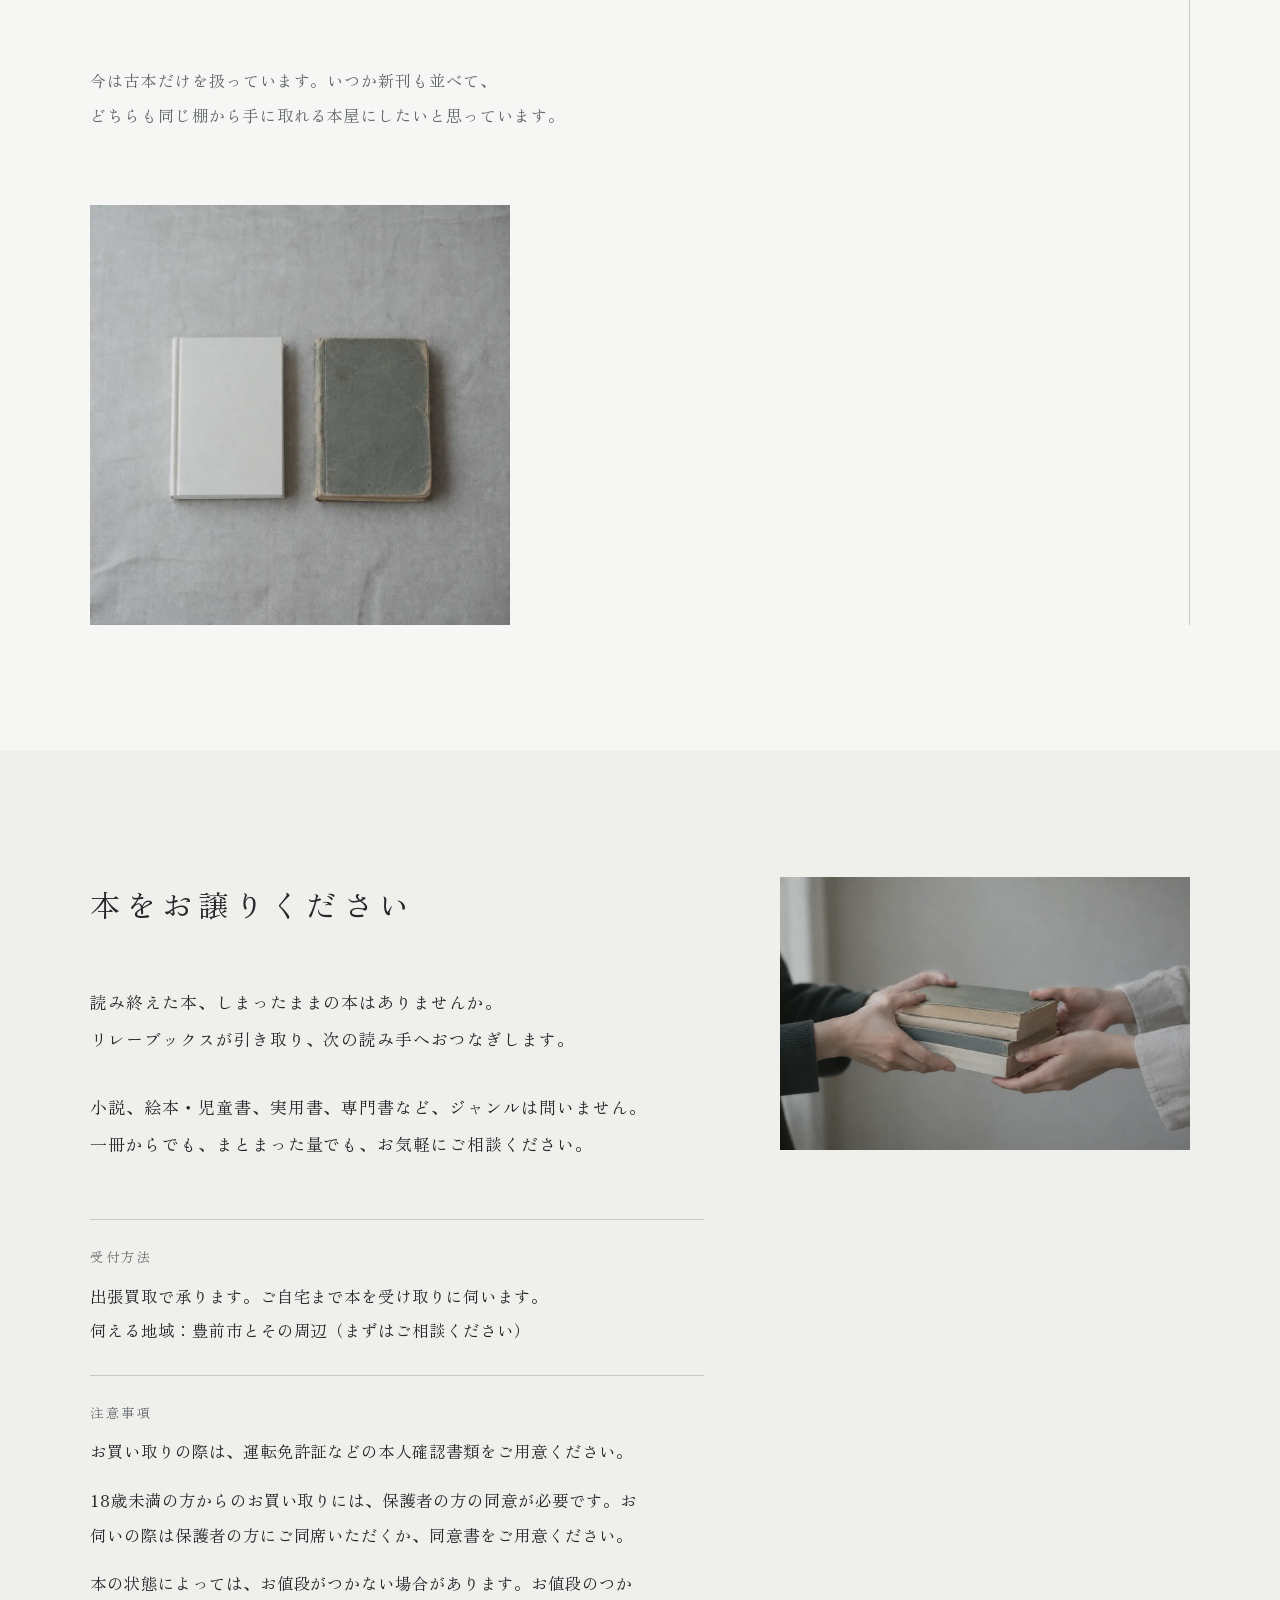
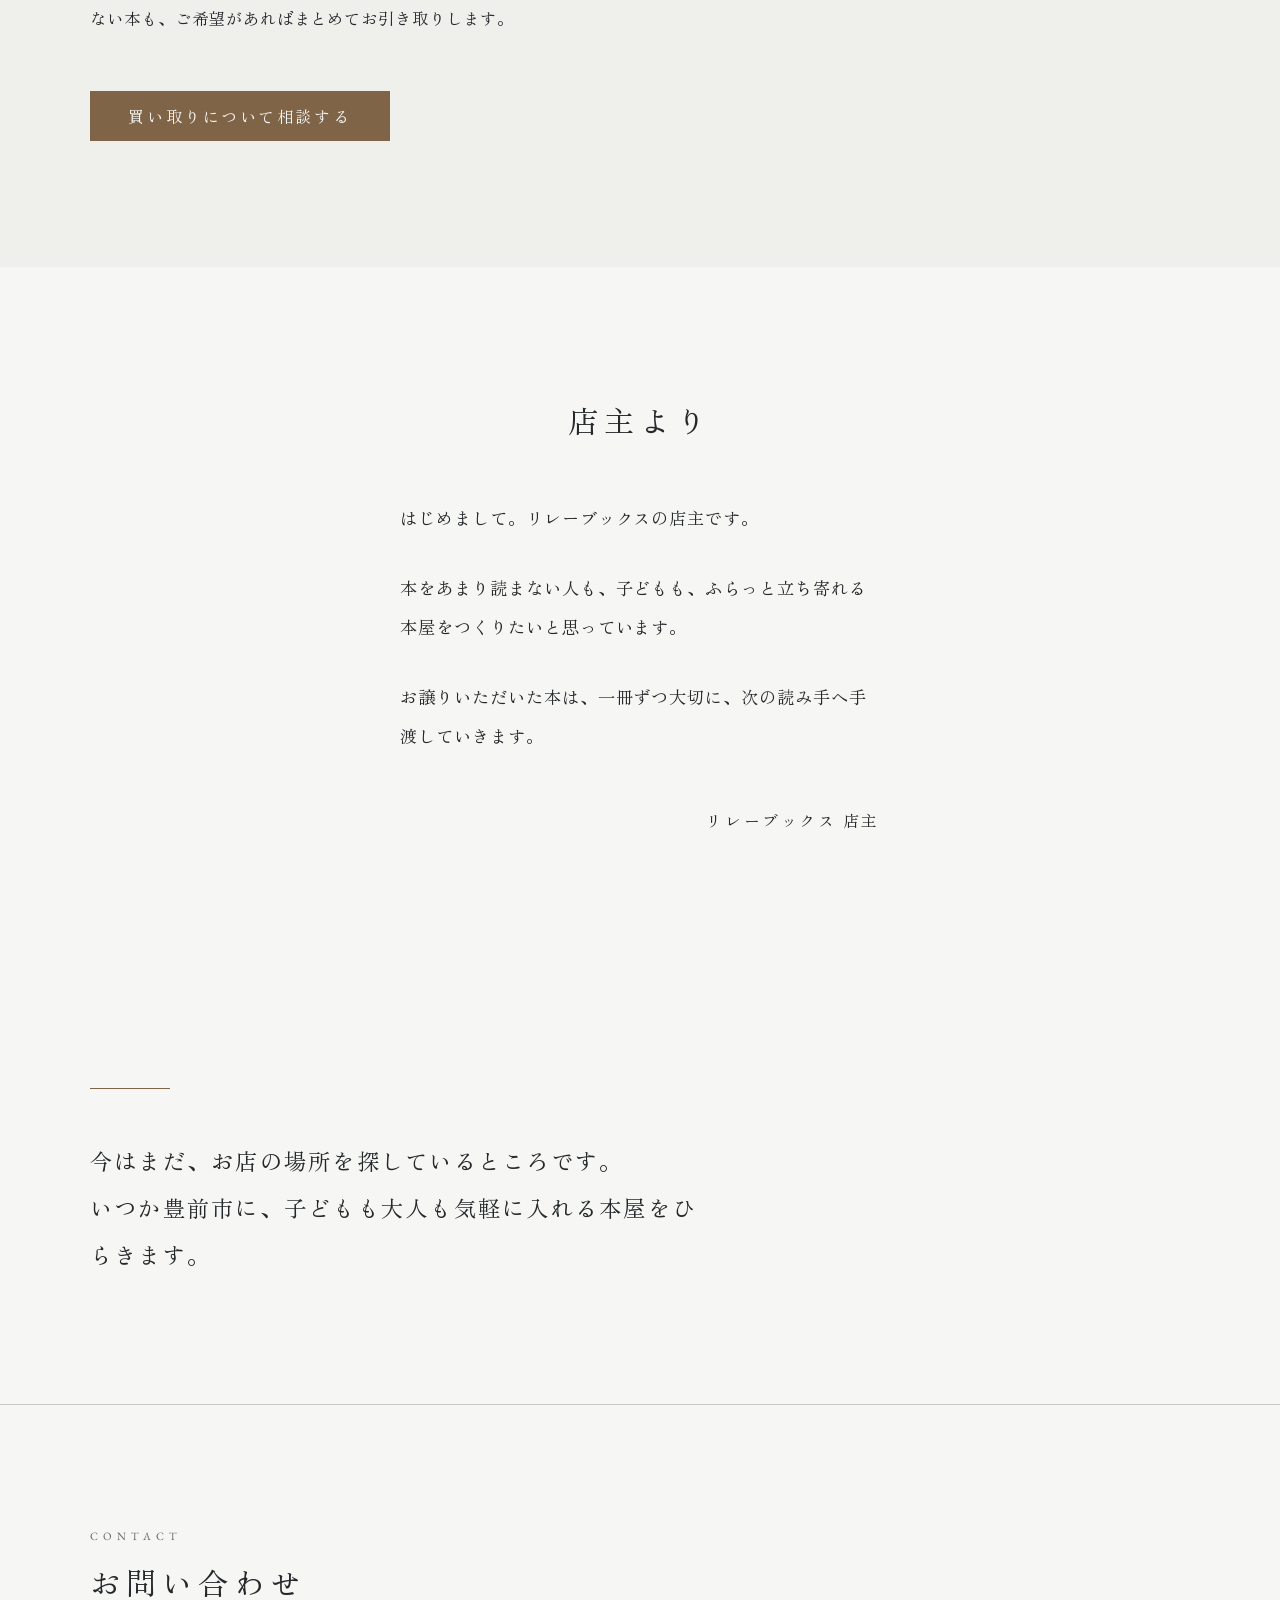
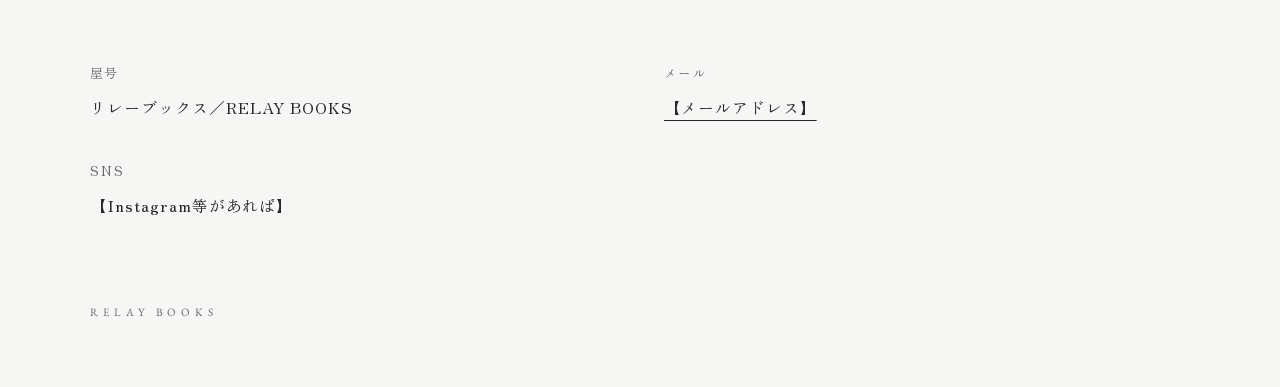
==== commit 355bab7e: "新刊の項目と「新刊と古本」の見出し文字を外した まだ新刊を扱っていないため、新刊の説明を削除し、古本だけの セクションにした。見出しの文字も外し、右端の縦線だけを残している。 見出しが無くなった分、読" ====
--- a/index.html
+++ b/index.html
@@ -124,22 +124,15 @@
     </div>
   </section>
 
-  <!-- 4 新刊と古本 -->
-  <section class="section books">
+  <!-- 4 古本 -->
+  <section class="section books" aria-label="古本">
     <div class="wrap books__inner">
       <div class="vhead vhead--right">
         <div class="vrule" aria-hidden="true"></div>
-        <div>
-          <h2>新刊と古本</h2>
-        </div>
       </div>
 
       <div class="books__body">
         <div class="books__pair">
-          <dl>
-            <dt>新刊</dt>
-            <dd>これから、誰かの物語になる本。</dd>
-          </dl>
           <dl>
             <dt>古本</dt>
             <dd>すでに誰かの物語になった本。<br class="pc">そして、もう一度、誰かの物語になる本。</dd>
--- a/assets/css/style.css
+++ b/assets/css/style.css
@@ -216,9 +216,8 @@
 }
 
 /* ==========================================================
-   4 新刊と古本
-   対になる2つを並べる。
-   スマートフォンは上下、PCは左右
+   4 古本
+   見出しの文字は置かず、右端の縦線だけを残している
    ========================================================== */
 /* 見出しは右に置くが、HTMLでは見出しを先に書く */
 .books__inner{display:grid; grid-template-columns:1fr auto; gap:clamp(1.5rem,5vw,4.5rem)}
@@ -388,12 +387,6 @@
   @keyframes draw-across{from{transform:scaleX(0)}to{transform:scaleX(1)}}
   .hero__sub{align-self:auto; letter-spacing:.18em; text-indent:.18em}
 
-  /* 新刊と古本を左右に並べる */
-  .books__pair{
-    grid-template-columns:1fr 1fr;
-    gap:clamp(2.5rem,5vw,4.5rem);
-    align-items:start;
-  }
 
   .buy__inner{grid-template-columns:1fr auto; gap:clamp(3rem,6vw,5rem); align-items:start}
   .buy .photo{width:clamp(280px,32vw,420px)}
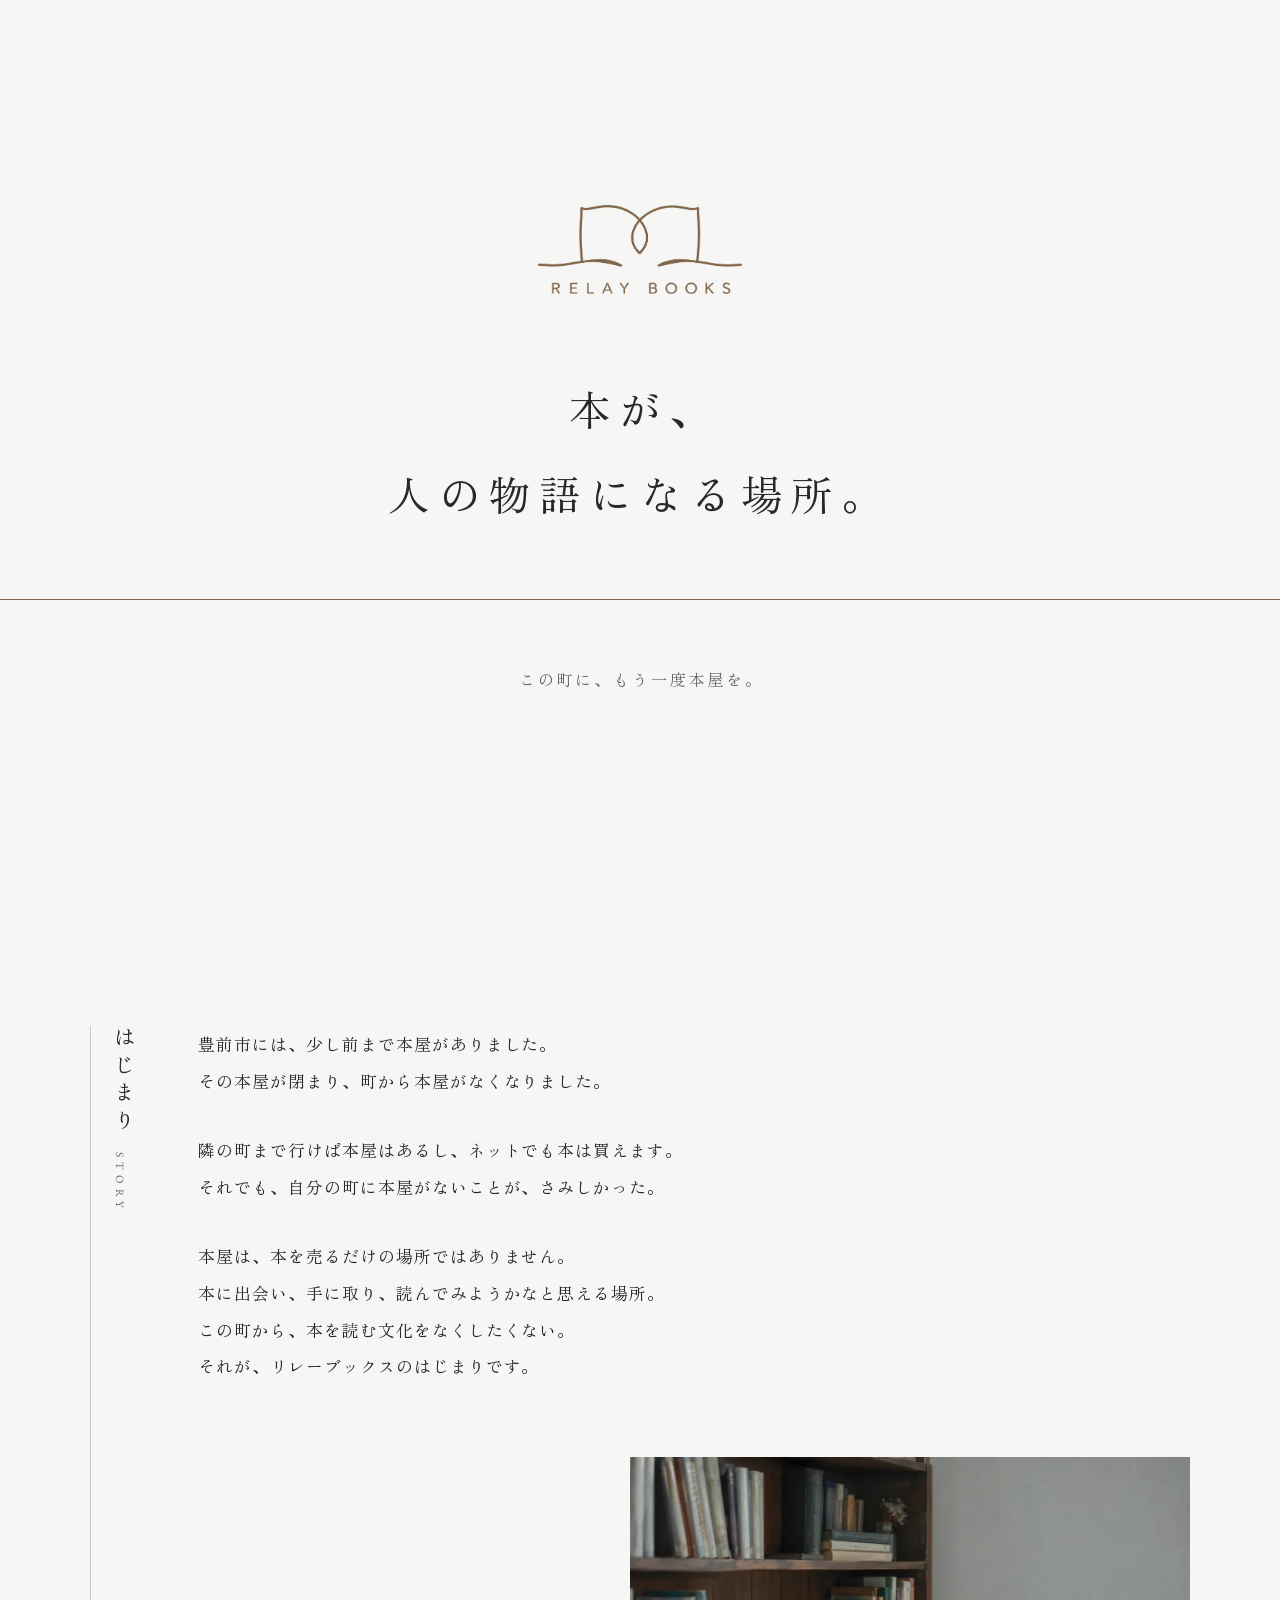
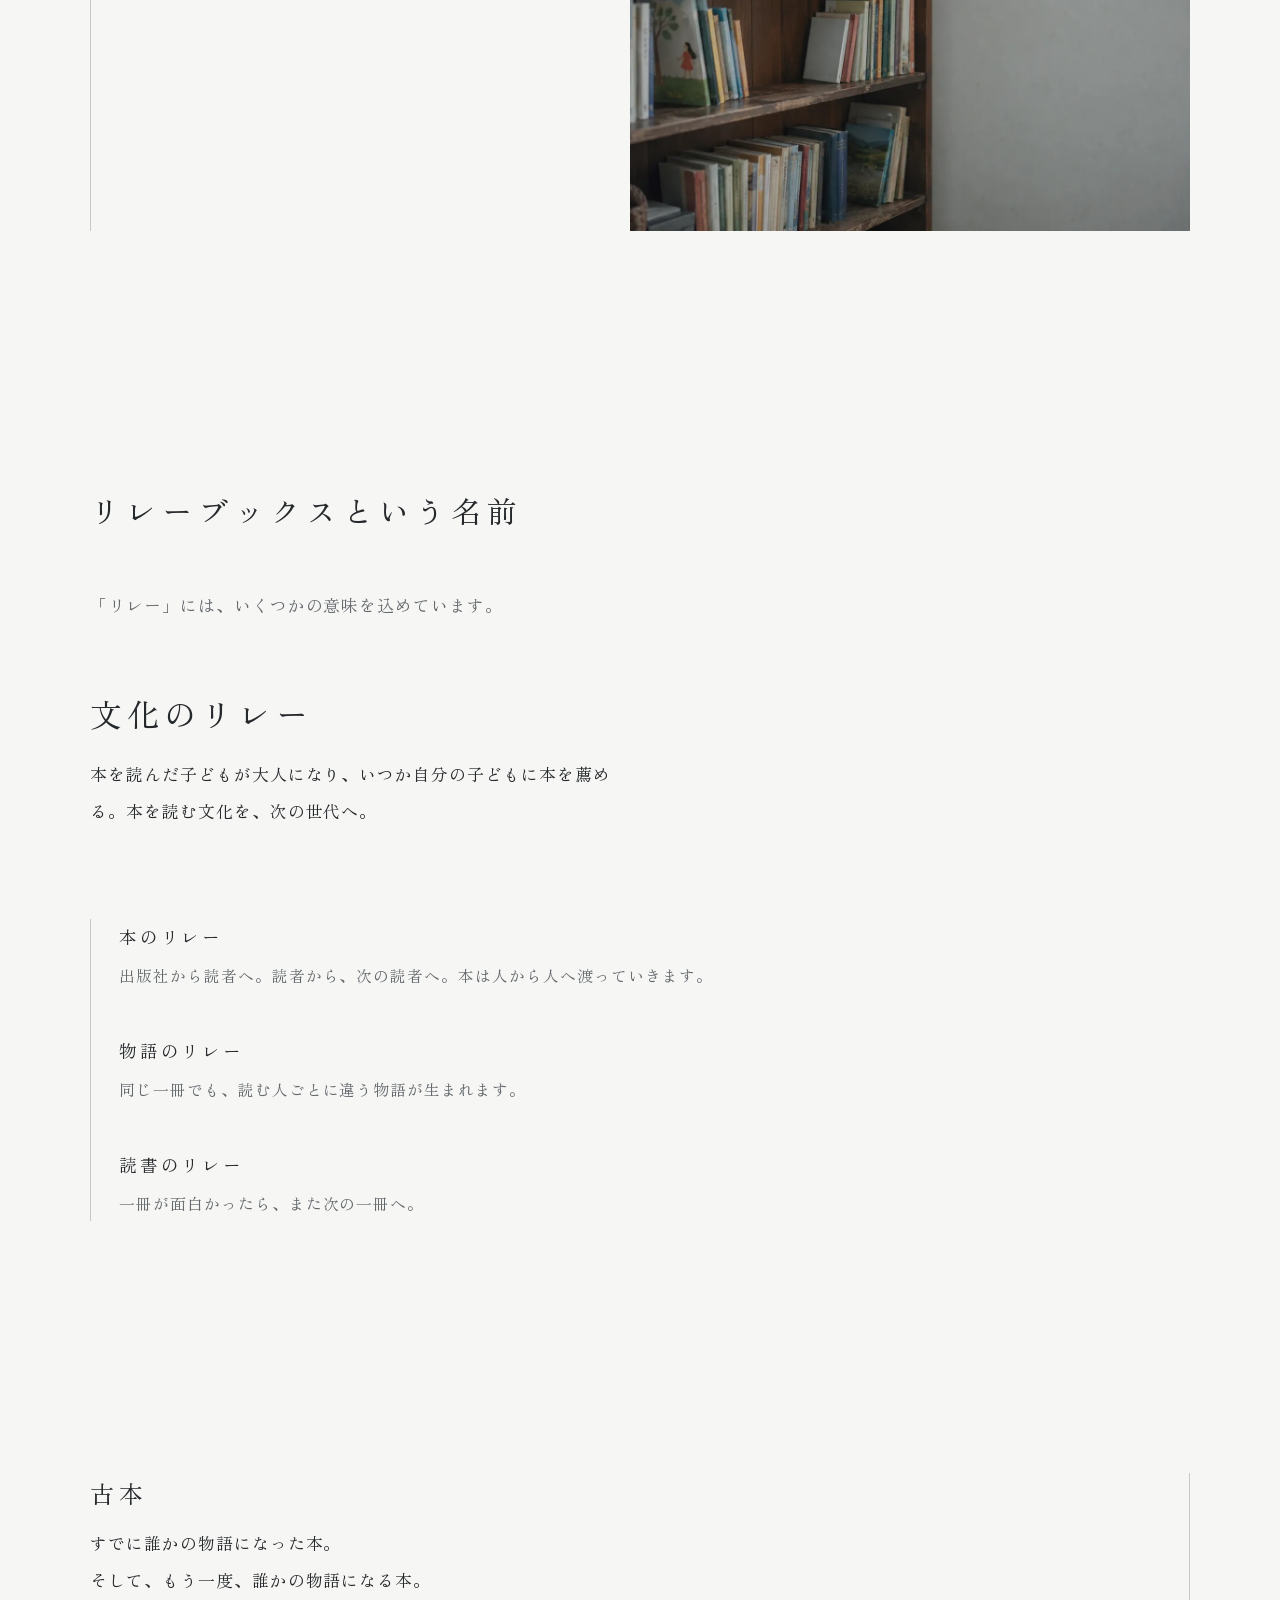
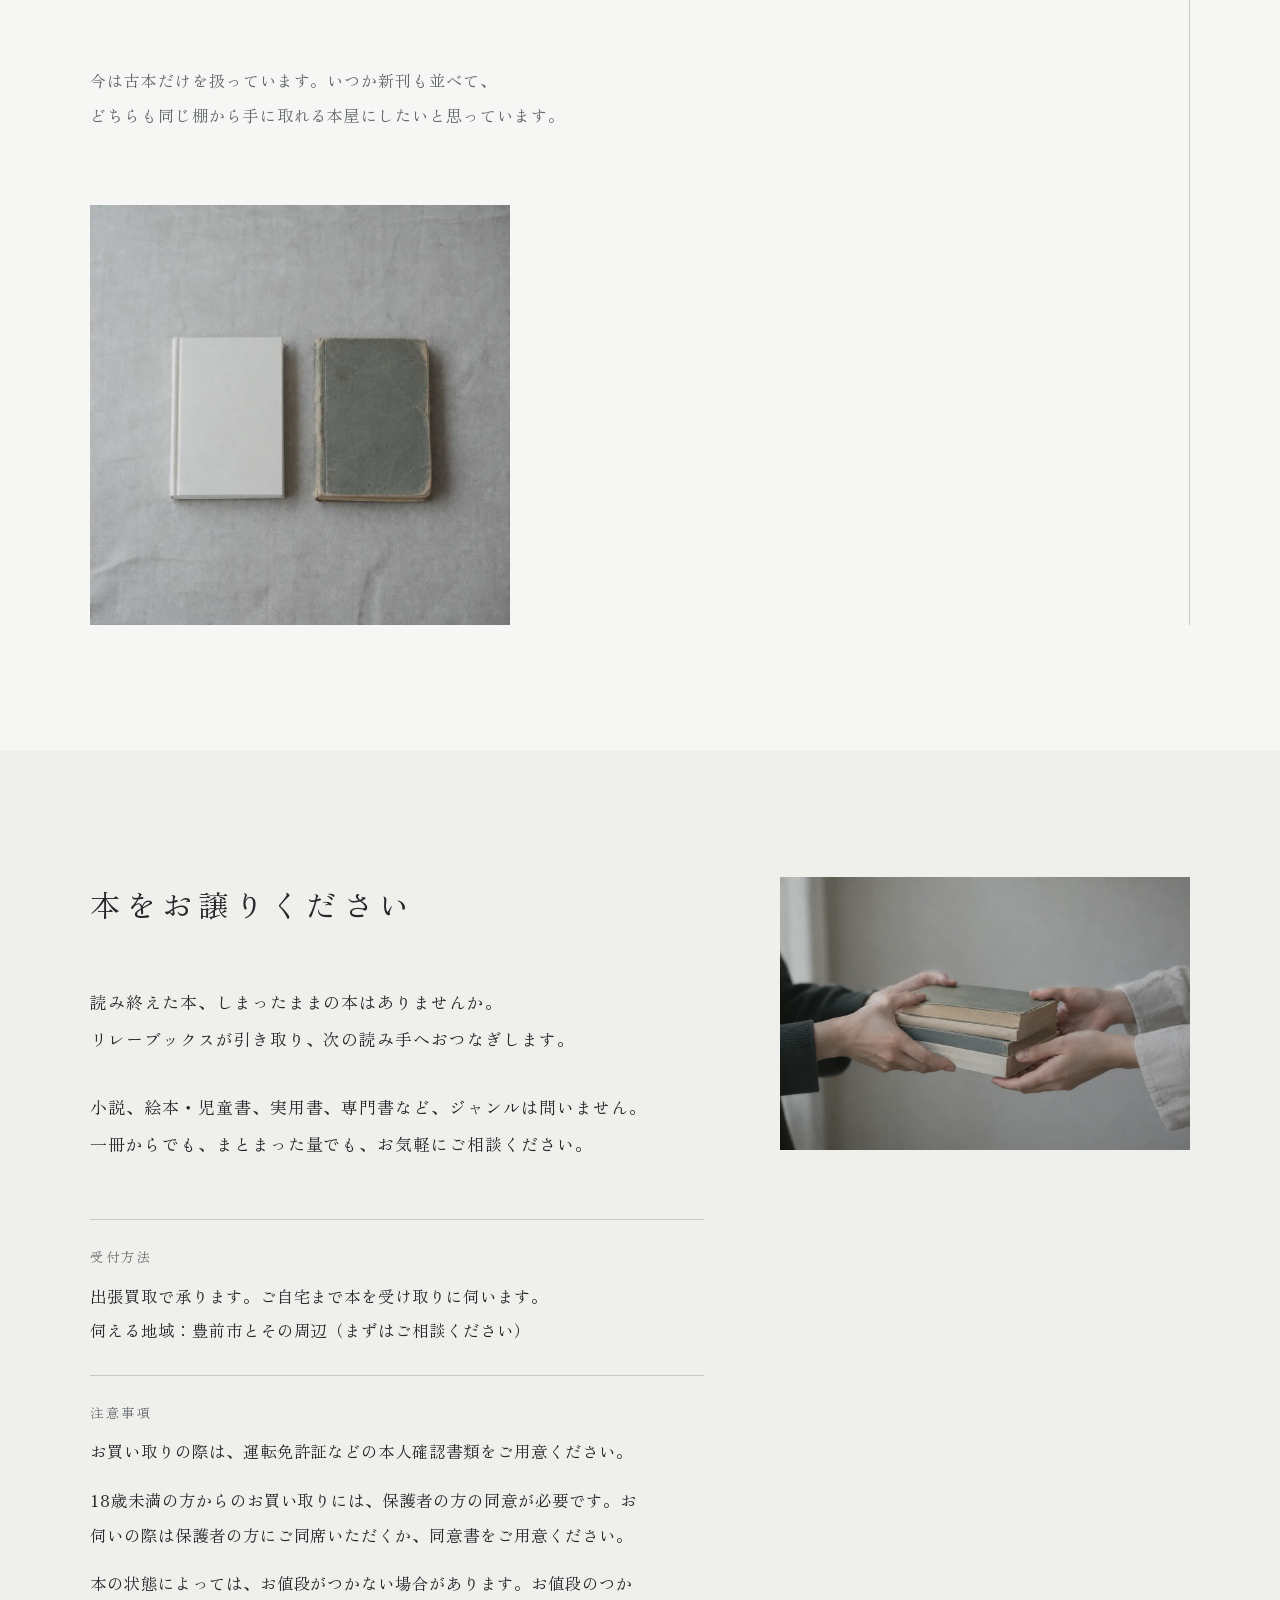
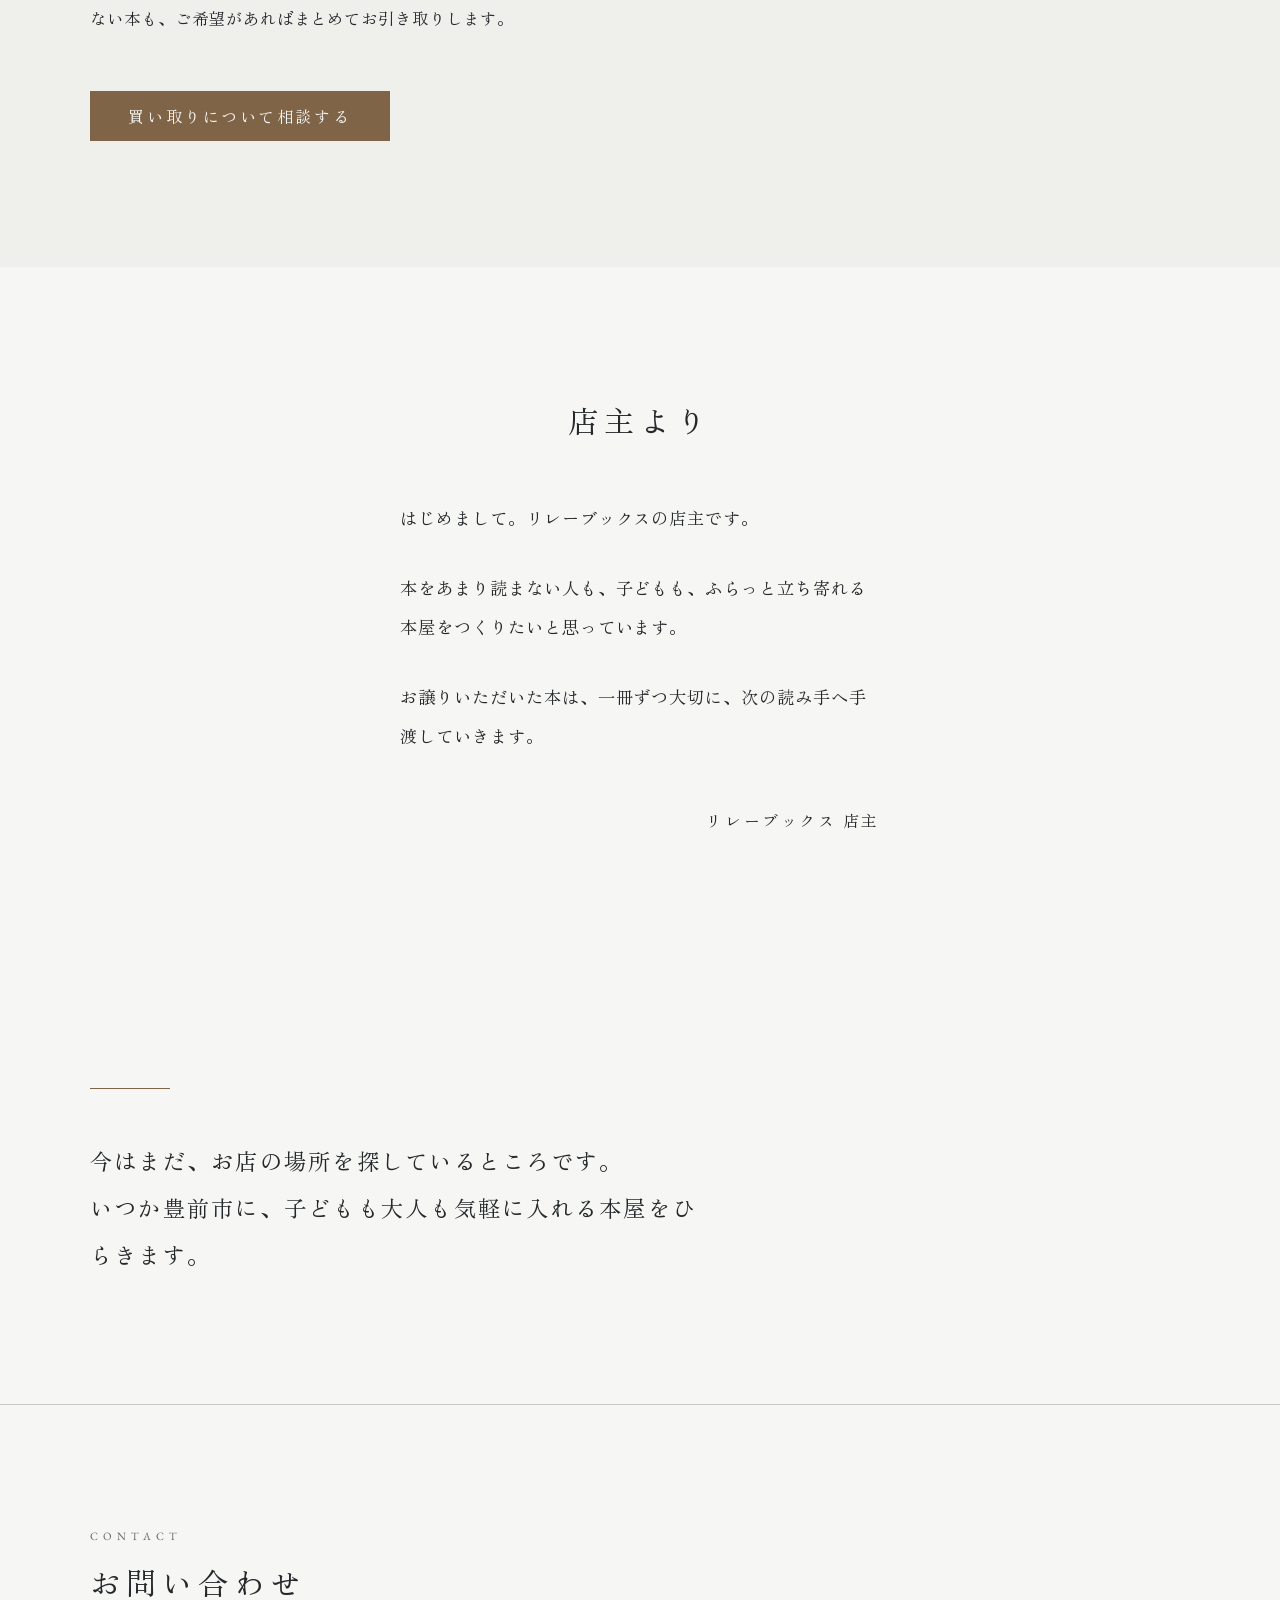
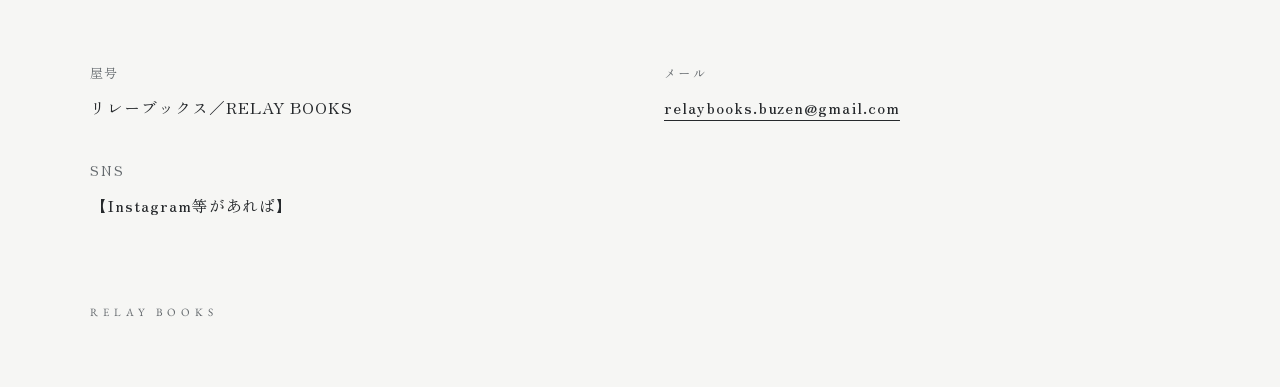
==== commit 16515131: "問い合わせ先のメールアドレスを入れた 買い取りの相談ボタンと事業者情報の2箇所に relaybooks.buzen@gmail.com を設定した。相談ボタンから開くメールには件名「買い取りのご相談」" ====
--- a/index.html
+++ b/index.html
@@ -12,7 +12,6 @@
        【店主名】            1箇所（事業者情報の代表者。is-pending で非表示中）
                              店主よりの本文と署名は「店主」とだけ書いてある。
                              名前を出すときはそこも書き換える
-       【メールアドレス】    2箇所（買い取り相談ボタン / 事業者情報）
        【Instagram等が…】   1箇所（事業者情報のSNS。無ければ行ごと削除）
 
      古物商許可番号
@@ -177,7 +176,7 @@
           </div>
         </dl>
 
-        <a class="button" href="mailto:【メールアドレス】">買い取りについて相談する</a>
+        <a class="button" href="mailto:relaybooks.buzen@gmail.com?subject=%E8%B2%B7%E3%81%84%E5%8F%96%E3%82%8A%E3%81%AE%E3%81%94%E7%9B%B8%E8%AB%87">買い取りについて相談する</a>
       </div>
 
       <figure class="photo">
@@ -240,7 +239,7 @@
       </div>
       <div>
         <dt>メール</dt>
-        <dd><a href="mailto:【メールアドレス】">【メールアドレス】</a></dd>
+        <dd><a href="mailto:relaybooks.buzen@gmail.com">relaybooks.buzen@gmail.com</a></dd>
       </div>
       <div>
         <dt>SNS</dt>
--- a/assets/css/fonts.css
+++ b/assets/css/fonts.css
@@ -1066,7 +1066,7 @@
   font-weight: 400;
   font-display: swap;
   src: url(../fonts/zen-old-mincho/page-00.woff2) format('woff2');
-  unicode-range: U+20-22, U+2c-3a, U+3c-3e, U+41-43, U+45, U+48-50, U+52-55, U+59, U+5f, U+61-70, U+72-7a, U+2026, U+3001-3002, U+300c-300d, U+3010-3011, U+3042, U+3044, U+3046, U+3048, U+304a-306b, U+306d-3070, U+3072-3073, U+3075-3076, U+3078-3079, U+307e-3082, U+3084, U+3088-308d, U+308f, U+3092-3094, U+3099, U+30a1-30a2, U+30a4, U+30af-30b0, U+30b7-30ba, U+30bf-30c0, U+30c3, U+30c8-30c9, U+30cd, U+30d2-30d3, U+30d5-30d6, U+30db-30dc, U+30e1, U+30e3, U+30e5, U+30ea-30ec, U+30f3, U+30fb-30fc, U+4e00, U+4e0d, U+4e16, U+4e26, U+4e2d, U+4e3b, U+4e88, U+4e8b, U+4eba, U+4eca, U+4ed8, U+4ee3, U+4eee, U+4f1a, U+4f3a, U+4f5c, U+4f7f, U+4f8b, U+4fdd, U+5024, U+5065, U+5148, U+514d, U+5150, U+5165, U+5168, U+516c, U+5185, U+518a, U+5199, U+51fa, U+5206-5207, U+520a, U+5217, U+524a, U+524d, U+52a0, U+5316, U+53cd, U+53d6-53d7, U+53e4, U+53ef, U+53f7, U+5408, U+540c-540d, U+5468, U+5473, U+54e1, U+5546, U+554f, U+56f2, U+5730, U+57df, U+5831, U+5834, U+58f2, U+5909, U+5916, U+5927, U+59d4, U+5b50, U+5b57, U+5b85, U+5b89, U+5b9a, U+5b9f, U+5bc4, U+5bfe, U+5c02, U+5c0f, U+5c11, U+5c4b, U+5ca1, U+5dee, U+5e02, U+5e0c, U+5e2d, U+5e33, U+5e45, U+5e74, U+5e97, U+5ea6, U+5f15, U+5f35, U+5f53, U+5f97, U+5fc5, U+601d, U+60c5, U+610f, U+614b, U+6210, U+6240, U+624b, U+6271, U+627f, U+6307, U+63a2, U+63db, U+64e6, U+6587, U+65b0, U+65b9, U+65e8, U+666f, U+66f4, U+66f8, U+66ff, U+671b, U+6728, U+672a, U+672c, U+6761, U+679a, U+68da, U+691c, U+696d, U+6a2a, U+6b21, U+6b73, U+6bb5, U+6c17, U+6c7a, U+6cd5, U+6ce8, U+6e08, U+6e21, U+6e80, U+7121, U+7248, U+7269, U+72b6, U+751f, U+7528, U+753a, U+756a, U+767d, U+76ee, U+76f4, U+76f8, U+770c, U+771f, U+78ba, U+793a, U+793e, U+798f, U+7a0b, U+7acb, U+7ae5, U+7b2c, U+7b49, U+7b87, U+7ba1, U+7c3f, U+7d22, U+7d42, U+7d61, U+7d75-7d76, U+7dd2, U+7f6e, U+7f70, U+7f72, U+8005, U+80b2, U+81ea, U+85a6, U+884c, U+8868, U+8981, U+89d2, U+8a18, U+8a31, U+8a3c, U+8a72, U+8a8d, U+8a9e, U+8aac-8aad, U+8ab0, U+8ac7, U+8b72, U+8b77, U+8c4a, U+8cb7, U+8ee2, U+8efd, U+8f09, U+8fba, U+8fbc, U+8ffd, U+9023, U+904b, U+9055, U+91cd, U+91cf, U+91d1, U+9577, U+9580, U+9589, U+958b, U+9650, U+9664, U+969b, U+96a3, U+9752, U+975e, U+9762, U+9805, U+985e, U+98a8, U+ff08-ff09, U+ff0f, U+ff1a, U+ff5c;
+  unicode-range: U+20-22, U+25, U+2c-3a, U+3c-43, U+45-46, U+48-50, U+52-55, U+59, U+5f, U+61-70, U+72-7a, U+2026, U+3001-3002, U+300c-300d, U+3010-3011, U+3042, U+3044, U+3046, U+3048, U+304a-306b, U+306d-3070, U+3072-3073, U+3075-3076, U+3078-3079, U+307e-3082, U+3084, U+3088-308d, U+308f, U+3092-3094, U+3099, U+30a1, U+30a4, U+30af-30b0, U+30b7-30ba, U+30c3, U+30c8-30c9, U+30cd, U+30d2-30d3, U+30d5-30d6, U+30e1, U+30e3, U+30e5, U+30ea-30ec, U+30f3, U+30fb-30fc, U+4e00, U+4e0d, U+4e16, U+4e26, U+4e2d, U+4e3b, U+4e88, U+4e8b, U+4eba, U+4eca, U+4ed8, U+4ee3, U+4eee, U+4f1a, U+4f3a, U+4f5c, U+4f7f, U+4f8b, U+4fdd, U+5024, U+5065, U+5148, U+514d, U+5150, U+5165, U+5168, U+516c, U+5185, U+518a, U+5199, U+51fa, U+5206-5207, U+520a, U+5217, U+524a, U+524d, U+52a0, U+5316, U+53cd, U+53d6-53d7, U+53e4, U+53ef, U+53f7, U+5408, U+540c-540d, U+5468, U+5473, U+54e1, U+5546, U+554f, U+56f2, U+5730, U+57df, U+5831, U+5834, U+58f2, U+5909, U+5916, U+5927, U+59d4, U+5b50, U+5b57, U+5b85, U+5b89, U+5b9a, U+5b9f, U+5bc4, U+5bfe, U+5c02, U+5c0f, U+5c11, U+5c4b, U+5ca1, U+5dee, U+5e02, U+5e0c, U+5e2d, U+5e33, U+5e45, U+5e74, U+5e97, U+5ea6, U+5f15, U+5f35, U+5f53, U+5f97, U+5fc5, U+601d, U+60c5, U+610f, U+614b, U+6210, U+6240, U+624b, U+6271, U+627f, U+6307, U+63a2, U+63db, U+64e6, U+6587, U+65b0, U+65b9, U+65e8, U+666f, U+66f4, U+66f8, U+66ff, U+671b, U+6728, U+672a, U+672c, U+6761, U+679a, U+68da, U+691c, U+696d, U+6a2a, U+6b21, U+6b73, U+6bb5, U+6c17, U+6c7a, U+6cd5, U+6ce8, U+6e08, U+6e21, U+6e80, U+7121, U+7248, U+7269, U+72b6, U+751f, U+7528, U+753a, U+756a, U+767d, U+76ee, U+76f4, U+76f8, U+770c, U+771f, U+78ba, U+793a, U+793e, U+798f, U+7a0b, U+7acb, U+7ae5, U+7b2c, U+7b49, U+7b87, U+7ba1, U+7c3f, U+7d22, U+7d42, U+7d61, U+7d75-7d76, U+7dd2, U+7f6e, U+7f70, U+7f72, U+8005, U+80b2, U+81ea, U+85a6, U+884c, U+8868, U+8981, U+89d2, U+8a18, U+8a31, U+8a3c, U+8a72, U+8a8d, U+8a9e, U+8aac-8aad, U+8ab0, U+8ac7, U+8b72, U+8b77, U+8c4a, U+8cb7, U+8ee2, U+8efd, U+8f09, U+8fba, U+8fbc, U+8ffd, U+9023, U+904b, U+9055, U+91cd, U+91cf, U+91d1, U+9577, U+9580, U+9589, U+958b, U+9650, U+9664, U+969b, U+96a3, U+9752, U+975e, U+9762, U+9805, U+985e, U+98a8, U+ff08-ff09, U+ff0f, U+ff1a, U+ff5c;
 }
 
 /* ---- EB Garamond このページの文字だけ ---- */
@@ -1076,5 +1076,5 @@
   font-weight: 400;
   font-display: swap;
   src: url(../fonts/eb-garamond/page-00.woff2) format('woff2');
-  unicode-range: U+20-22, U+2c-3a, U+3c-3e, U+41-43, U+45, U+48-50, U+52-55, U+59, U+5f, U+61-70, U+72-7a, U+2026, U+3001-3002, U+300c-300d, U+3010-3011, U+3042, U+3044, U+3046, U+3048, U+304a-306b, U+306d-3070, U+3072-3073, U+3075-3076, U+3078-3079, U+307e-3082, U+3084, U+3088-308d, U+308f, U+3092-3094, U+3099, U+30a1-30a2, U+30a4, U+30af-30b0, U+30b7-30ba, U+30bf-30c0, U+30c3, U+30c8-30c9, U+30cd, U+30d2-30d3, U+30d5-30d6, U+30db-30dc, U+30e1, U+30e3, U+30e5, U+30ea-30ec, U+30f3, U+30fb-30fc, U+4e00, U+4e0d, U+4e16, U+4e26, U+4e2d, U+4e3b, U+4e88, U+4e8b, U+4eba, U+4eca, U+4ed8, U+4ee3, U+4eee, U+4f1a, U+4f3a, U+4f5c, U+4f7f, U+4f8b, U+4fdd, U+5024, U+5065, U+5148, U+514d, U+5150, U+5165, U+5168, U+516c, U+5185, U+518a, U+5199, U+51fa, U+5206-5207, U+520a, U+5217, U+524a, U+524d, U+52a0, U+5316, U+53cd, U+53d6-53d7, U+53e4, U+53ef, U+53f7, U+5408, U+540c-540d, U+5468, U+5473, U+54e1, U+5546, U+554f, U+56f2, U+5730, U+57df, U+5831, U+5834, U+58f2, U+5909, U+5916, U+5927, U+59d4, U+5b50, U+5b57, U+5b85, U+5b89, U+5b9a, U+5b9f, U+5bc4, U+5bfe, U+5c02, U+5c0f, U+5c11, U+5c4b, U+5ca1, U+5dee, U+5e02, U+5e0c, U+5e2d, U+5e33, U+5e45, U+5e74, U+5e97, U+5ea6, U+5f15, U+5f35, U+5f53, U+5f97, U+5fc5, U+601d, U+60c5, U+610f, U+614b, U+6210, U+6240, U+624b, U+6271, U+627f, U+6307, U+63a2, U+63db, U+64e6, U+6587, U+65b0, U+65b9, U+65e8, U+666f, U+66f4, U+66f8, U+66ff, U+671b, U+6728, U+672a, U+672c, U+6761, U+679a, U+68da, U+691c, U+696d, U+6a2a, U+6b21, U+6b73, U+6bb5, U+6c17, U+6c7a, U+6cd5, U+6ce8, U+6e08, U+6e21, U+6e80, U+7121, U+7248, U+7269, U+72b6, U+751f, U+7528, U+753a, U+756a, U+767d, U+76ee, U+76f4, U+76f8, U+770c, U+771f, U+78ba, U+793a, U+793e, U+798f, U+7a0b, U+7acb, U+7ae5, U+7b2c, U+7b49, U+7b87, U+7ba1, U+7c3f, U+7d22, U+7d42, U+7d61, U+7d75-7d76, U+7dd2, U+7f6e, U+7f70, U+7f72, U+8005, U+80b2, U+81ea, U+85a6, U+884c, U+8868, U+8981, U+89d2, U+8a18, U+8a31, U+8a3c, U+8a72, U+8a8d, U+8a9e, U+8aac-8aad, U+8ab0, U+8ac7, U+8b72, U+8b77, U+8c4a, U+8cb7, U+8ee2, U+8efd, U+8f09, U+8fba, U+8fbc, U+8ffd, U+9023, U+904b, U+9055, U+91cd, U+91cf, U+91d1, U+9577, U+9580, U+9589, U+958b, U+9650, U+9664, U+969b, U+96a3, U+9752, U+975e, U+9762, U+9805, U+985e, U+98a8, U+ff08-ff09, U+ff0f, U+ff1a, U+ff5c;
-}
+  unicode-range: U+20-22, U+25, U+2c-3a, U+3c-43, U+45-46, U+48-50, U+52-55, U+59, U+5f, U+61-70, U+72-7a, U+2026, U+3001-3002, U+300c-300d, U+3010-3011, U+3042, U+3044, U+3046, U+3048, U+304a-306b, U+306d-3070, U+3072-3073, U+3075-3076, U+3078-3079, U+307e-3082, U+3084, U+3088-308d, U+308f, U+3092-3094, U+3099, U+30a1, U+30a4, U+30af-30b0, U+30b7-30ba, U+30c3, U+30c8-30c9, U+30cd, U+30d2-30d3, U+30d5-30d6, U+30e1, U+30e3, U+30e5, U+30ea-30ec, U+30f3, U+30fb-30fc, U+4e00, U+4e0d, U+4e16, U+4e26, U+4e2d, U+4e3b, U+4e88, U+4e8b, U+4eba, U+4eca, U+4ed8, U+4ee3, U+4eee, U+4f1a, U+4f3a, U+4f5c, U+4f7f, U+4f8b, U+4fdd, U+5024, U+5065, U+5148, U+514d, U+5150, U+5165, U+5168, U+516c, U+5185, U+518a, U+5199, U+51fa, U+5206-5207, U+520a, U+5217, U+524a, U+524d, U+52a0, U+5316, U+53cd, U+53d6-53d7, U+53e4, U+53ef, U+53f7, U+5408, U+540c-540d, U+5468, U+5473, U+54e1, U+5546, U+554f, U+56f2, U+5730, U+57df, U+5831, U+5834, U+58f2, U+5909, U+5916, U+5927, U+59d4, U+5b50, U+5b57, U+5b85, U+5b89, U+5b9a, U+5b9f, U+5bc4, U+5bfe, U+5c02, U+5c0f, U+5c11, U+5c4b, U+5ca1, U+5dee, U+5e02, U+5e0c, U+5e2d, U+5e33, U+5e45, U+5e74, U+5e97, U+5ea6, U+5f15, U+5f35, U+5f53, U+5f97, U+5fc5, U+601d, U+60c5, U+610f, U+614b, U+6210, U+6240, U+624b, U+6271, U+627f, U+6307, U+63a2, U+63db, U+64e6, U+6587, U+65b0, U+65b9, U+65e8, U+666f, U+66f4, U+66f8, U+66ff, U+671b, U+6728, U+672a, U+672c, U+6761, U+679a, U+68da, U+691c, U+696d, U+6a2a, U+6b21, U+6b73, U+6bb5, U+6c17, U+6c7a, U+6cd5, U+6ce8, U+6e08, U+6e21, U+6e80, U+7121, U+7248, U+7269, U+72b6, U+751f, U+7528, U+753a, U+756a, U+767d, U+76ee, U+76f4, U+76f8, U+770c, U+771f, U+78ba, U+793a, U+793e, U+798f, U+7a0b, U+7acb, U+7ae5, U+7b2c, U+7b49, U+7b87, U+7ba1, U+7c3f, U+7d22, U+7d42, U+7d61, U+7d75-7d76, U+7dd2, U+7f6e, U+7f70, U+7f72, U+8005, U+80b2, U+81ea, U+85a6, U+884c, U+8868, U+8981, U+89d2, U+8a18, U+8a31, U+8a3c, U+8a72, U+8a8d, U+8a9e, U+8aac-8aad, U+8ab0, U+8ac7, U+8b72, U+8b77, U+8c4a, U+8cb7, U+8ee2, U+8efd, U+8f09, U+8fba, U+8fbc, U+8ffd, U+9023, U+904b, U+9055, U+91cd, U+91cf, U+91d1, U+9577, U+9580, U+9589, U+958b, U+9650, U+9664, U+969b, U+96a3, U+9752, U+975e, U+9762, U+9805, U+985e, U+98a8, U+ff08-ff09, U+ff0f, U+ff1a, U+ff5c;
+}
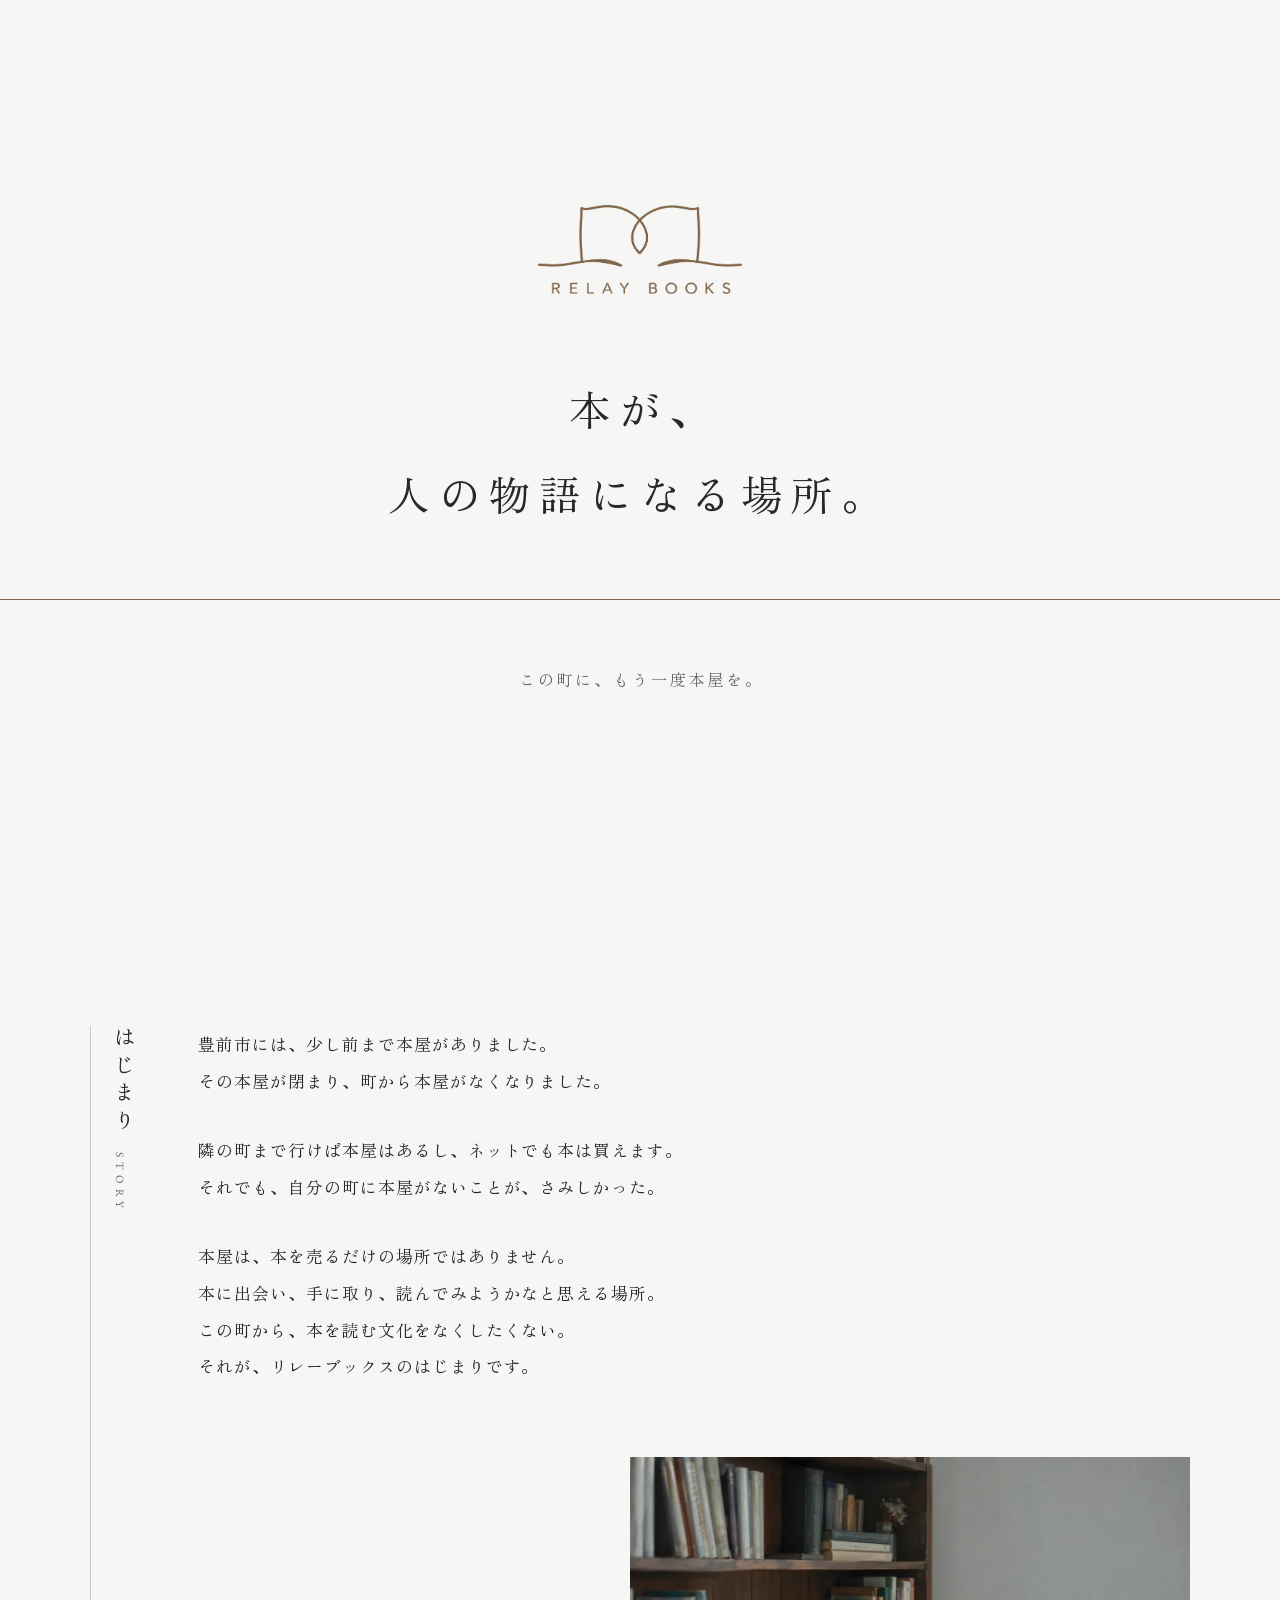
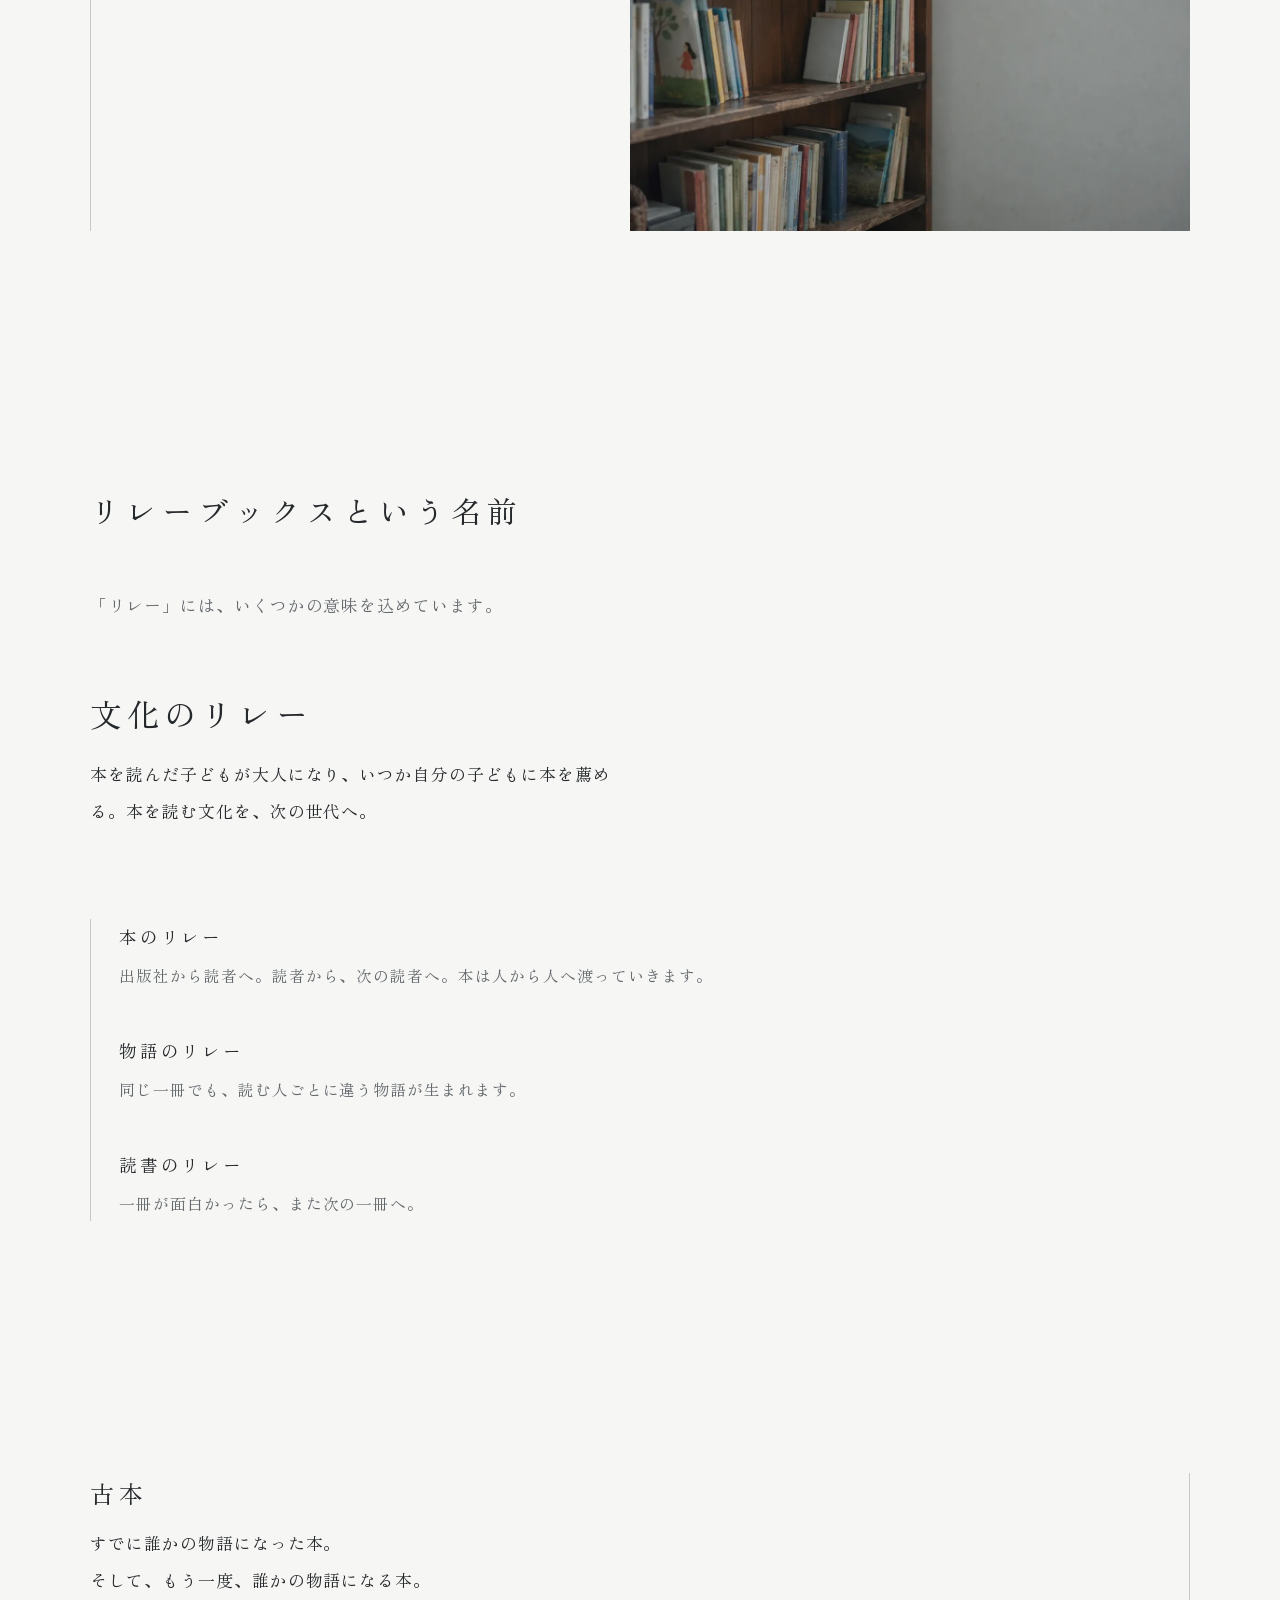
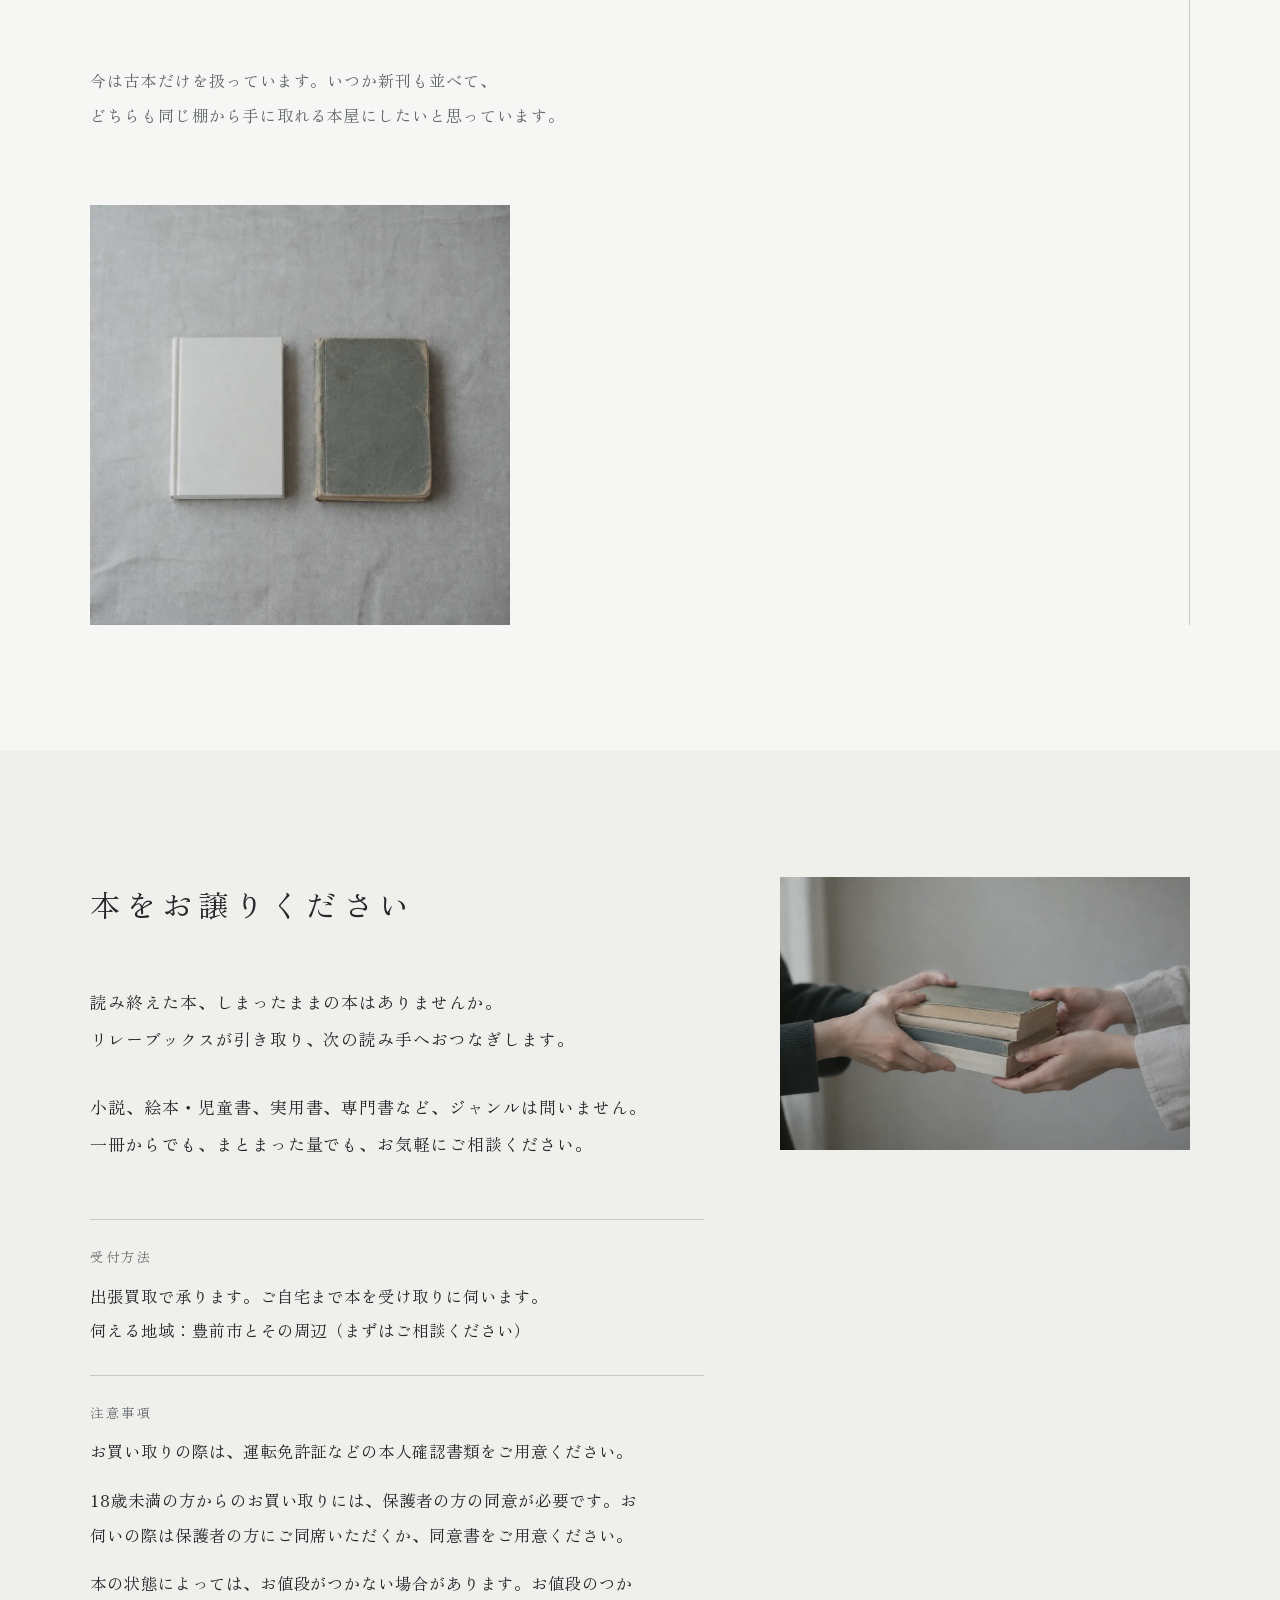
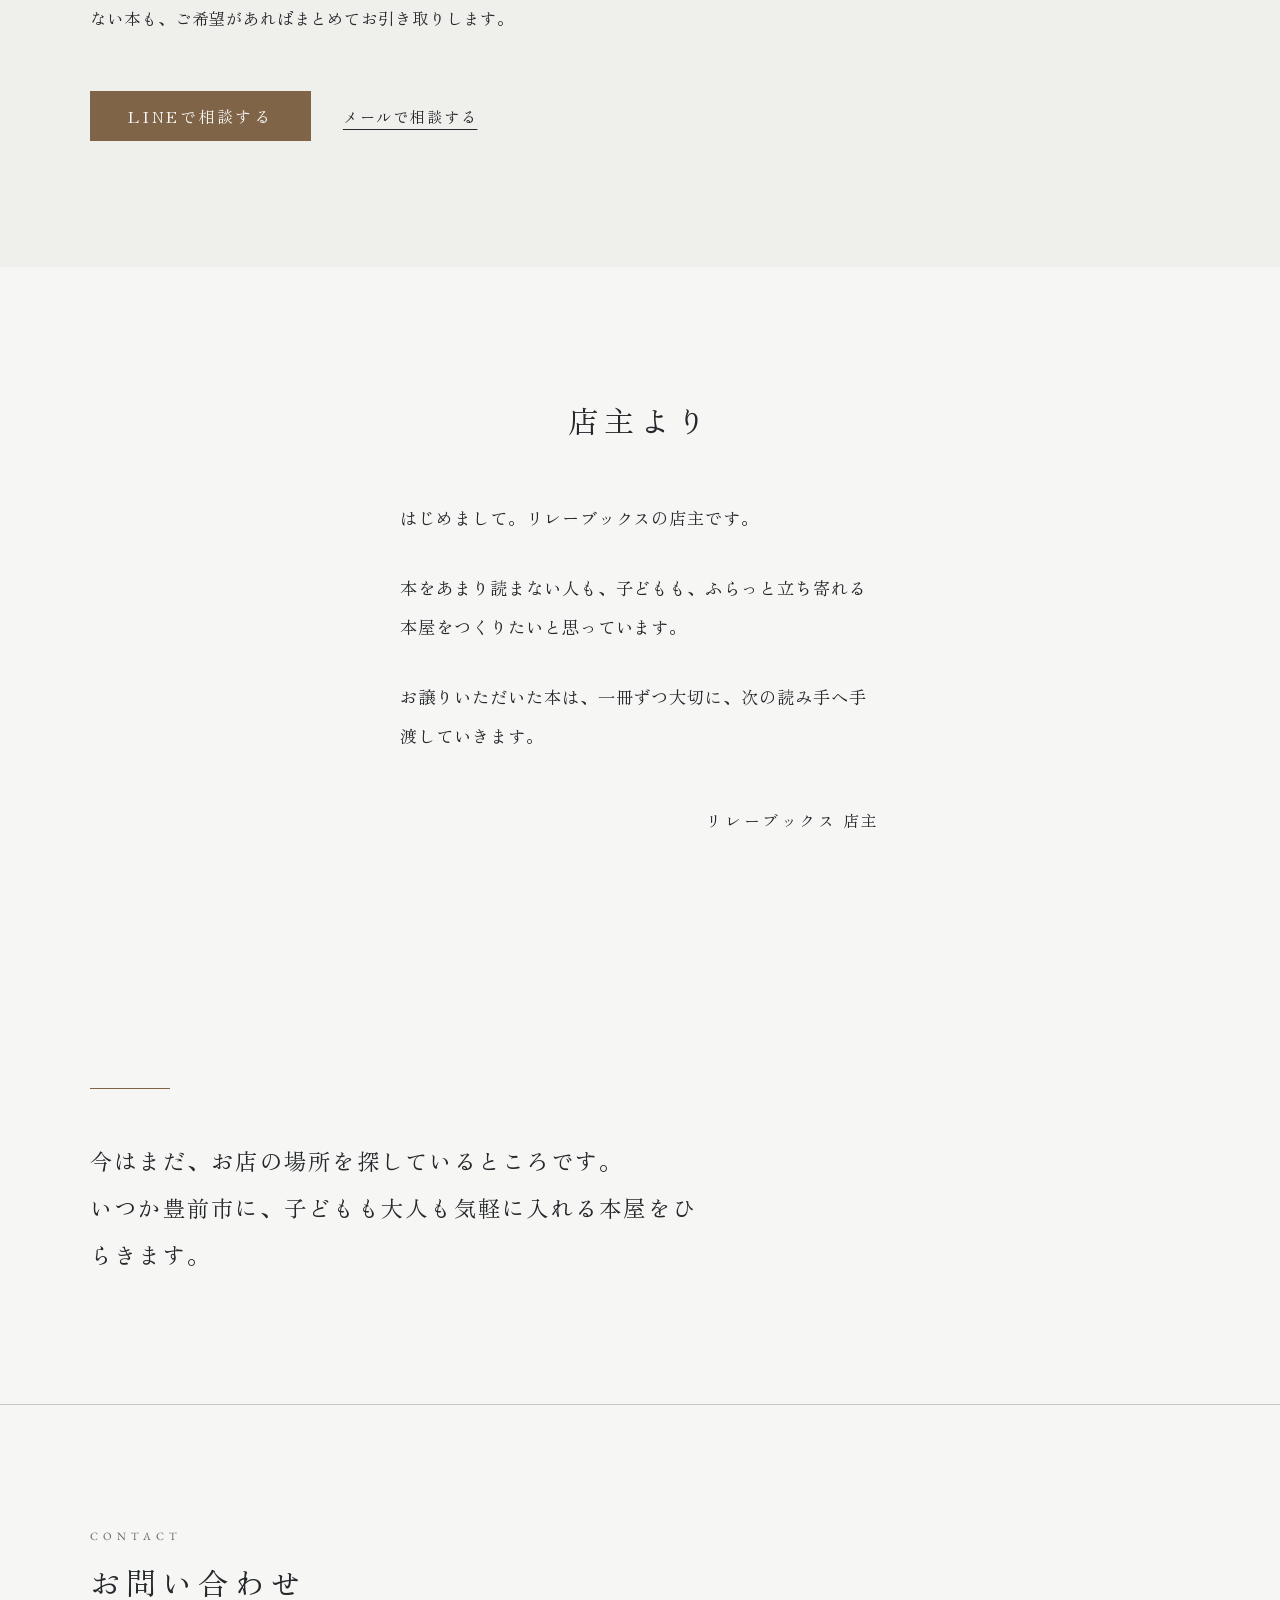
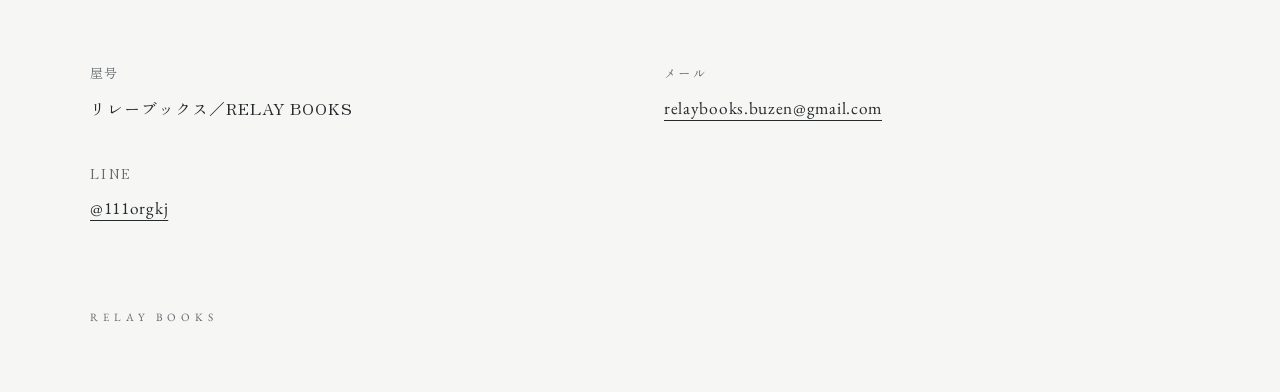
==== commit 96f3f60c: "相談の窓口にLINE公式アカウントを加えた 「本をお譲りください」の主ボタンを「LINEで相談する」にし、メールでの 相談はその横に控えめなリンクとして残した。LINEなら本の写真を送って もらいやす" ====
--- a/index.html
+++ b/index.html
@@ -12,7 +12,11 @@
        【店主名】            1箇所（事業者情報の代表者。is-pending で非表示中）
                              店主よりの本文と署名は「店主」とだけ書いてある。
                              名前を出すときはそこも書き換える
-       【Instagram等が…】   1箇所（事業者情報のSNS。無ければ行ごと削除）
+       【ユーザー名】        Instagram。事業者情報の行が is-pending で非表示中
+
+     LINE
+       ID @111orgkj が2箇所（「LINEで相談する」ボタン / 事業者情報）。
+       プレミアムIDに変えたら、@111orgkj を検索して新しいIDに置き換える。
 
      古物商許可番号
        事業者情報の該当行に class="is-pending" が付いており、
@@ -176,7 +180,10 @@
           </div>
         </dl>
 
-        <a class="button" href="mailto:relaybooks.buzen@gmail.com?subject=%E8%B2%B7%E3%81%84%E5%8F%96%E3%82%8A%E3%81%AE%E3%81%94%E7%9B%B8%E8%AB%87">買い取りについて相談する</a>
+        <div class="buy__contact">
+          <a class="button" href="https://line.me/R/ti/p/@111orgkj">LINEで相談する</a>
+          <a class="buy__alt" href="mailto:relaybooks.buzen@gmail.com?subject=%E8%B2%B7%E3%81%84%E5%8F%96%E3%82%8A%E3%81%AE%E3%81%94%E7%9B%B8%E8%AB%87">メールで相談する</a>
+        </div>
       </div>
 
       <figure class="photo">
@@ -239,11 +246,16 @@
       </div>
       <div>
         <dt>メール</dt>
-        <dd><a href="mailto:relaybooks.buzen@gmail.com">relaybooks.buzen@gmail.com</a></dd>
-      </div>
-      <div>
-        <dt>SNS</dt>
-        <dd>【Instagram等があれば】</dd>
+        <dd><a class="id" href="mailto:relaybooks.buzen@gmail.com">relaybooks.buzen@gmail.com</a></dd>
+      </div>
+      <div>
+        <dt>LINE</dt>
+        <dd><a class="id" href="https://line.me/R/ti/p/@111orgkj">@111orgkj</a></dd>
+      </div>
+      <!-- Instagramのアカウントができたら、記入して is-pending を外す -->
+      <div class="is-pending">
+        <dt>Instagram</dt>
+        <dd><a class="id" href="https://www.instagram.com/【ユーザー名】/">@【ユーザー名】</a></dd>
       </div>
     </dl>
 
--- a/assets/css/fonts.css
+++ b/assets/css/fonts.css
@@ -1066,7 +1066,7 @@
   font-weight: 400;
   font-display: swap;
   src: url(../fonts/zen-old-mincho/page-00.woff2) format('woff2');
-  unicode-range: U+20-22, U+25, U+2c-3a, U+3c-43, U+45-46, U+48-50, U+52-55, U+59, U+5f, U+61-70, U+72-7a, U+2026, U+3001-3002, U+300c-300d, U+3010-3011, U+3042, U+3044, U+3046, U+3048, U+304a-306b, U+306d-3070, U+3072-3073, U+3075-3076, U+3078-3079, U+307e-3082, U+3084, U+3088-308d, U+308f, U+3092-3094, U+3099, U+30a1, U+30a4, U+30af-30b0, U+30b7-30ba, U+30c3, U+30c8-30c9, U+30cd, U+30d2-30d3, U+30d5-30d6, U+30e1, U+30e3, U+30e5, U+30ea-30ec, U+30f3, U+30fb-30fc, U+4e00, U+4e0d, U+4e16, U+4e26, U+4e2d, U+4e3b, U+4e88, U+4e8b, U+4eba, U+4eca, U+4ed8, U+4ee3, U+4eee, U+4f1a, U+4f3a, U+4f5c, U+4f7f, U+4f8b, U+4fdd, U+5024, U+5065, U+5148, U+514d, U+5150, U+5165, U+5168, U+516c, U+5185, U+518a, U+5199, U+51fa, U+5206-5207, U+520a, U+5217, U+524a, U+524d, U+52a0, U+5316, U+53cd, U+53d6-53d7, U+53e4, U+53ef, U+53f7, U+5408, U+540c-540d, U+5468, U+5473, U+54e1, U+5546, U+554f, U+56f2, U+5730, U+57df, U+5831, U+5834, U+58f2, U+5909, U+5916, U+5927, U+59d4, U+5b50, U+5b57, U+5b85, U+5b89, U+5b9a, U+5b9f, U+5bc4, U+5bfe, U+5c02, U+5c0f, U+5c11, U+5c4b, U+5ca1, U+5dee, U+5e02, U+5e0c, U+5e2d, U+5e33, U+5e45, U+5e74, U+5e97, U+5ea6, U+5f15, U+5f35, U+5f53, U+5f97, U+5fc5, U+601d, U+60c5, U+610f, U+614b, U+6210, U+6240, U+624b, U+6271, U+627f, U+6307, U+63a2, U+63db, U+64e6, U+6587, U+65b0, U+65b9, U+65e8, U+666f, U+66f4, U+66f8, U+66ff, U+671b, U+6728, U+672a, U+672c, U+6761, U+679a, U+68da, U+691c, U+696d, U+6a2a, U+6b21, U+6b73, U+6bb5, U+6c17, U+6c7a, U+6cd5, U+6ce8, U+6e08, U+6e21, U+6e80, U+7121, U+7248, U+7269, U+72b6, U+751f, U+7528, U+753a, U+756a, U+767d, U+76ee, U+76f4, U+76f8, U+770c, U+771f, U+78ba, U+793a, U+793e, U+798f, U+7a0b, U+7acb, U+7ae5, U+7b2c, U+7b49, U+7b87, U+7ba1, U+7c3f, U+7d22, U+7d42, U+7d61, U+7d75-7d76, U+7dd2, U+7f6e, U+7f70, U+7f72, U+8005, U+80b2, U+81ea, U+85a6, U+884c, U+8868, U+8981, U+89d2, U+8a18, U+8a31, U+8a3c, U+8a72, U+8a8d, U+8a9e, U+8aac-8aad, U+8ab0, U+8ac7, U+8b72, U+8b77, U+8c4a, U+8cb7, U+8ee2, U+8efd, U+8f09, U+8fba, U+8fbc, U+8ffd, U+9023, U+904b, U+9055, U+91cd, U+91cf, U+91d1, U+9577, U+9580, U+9589, U+958b, U+9650, U+9664, U+969b, U+96a3, U+9752, U+975e, U+9762, U+9805, U+985e, U+98a8, U+ff08-ff09, U+ff0f, U+ff1a, U+ff5c;
+  unicode-range: U+20-22, U+25, U+2c-3a, U+3c-46, U+48-50, U+52-55, U+59, U+5f, U+61-70, U+72-7a, U+3001-3002, U+300c-300d, U+3010-3011, U+3042, U+3044, U+3046, U+3048, U+304a-3051, U+3053-3055, U+3057-305b, U+305d, U+305f-3061, U+3063-3064, U+3066-306b, U+306d-3070, U+3072, U+3075, U+3078-3079, U+307e-3082, U+3084, U+3088-308d, U+308f, U+3092-3093, U+30a1-30a2, U+30a4, U+30a6, U+30ab, U+30af, U+30b6, U+30b8-30b9, U+30bf, U+30c3, U+30c8-30c9, U+30cd, U+30d3, U+30d5-30d7, U+30dc, U+30df-30e1, U+30e3, U+30e5-30e6, U+30ea-30ec, U+30f3, U+30fb-30fc, U+4e00, U+4e0d, U+4e16, U+4e26, U+4e2d, U+4e3b, U+4e88, U+4e8b, U+4eba, U+4eca, U+4ed8, U+4ee3, U+4eee, U+4f1a, U+4f3a, U+4f5c, U+4f7f, U+4f8b, U+4fdd, U+5024, U+5065, U+5148, U+514d, U+5150, U+5165, U+5168, U+516c, U+5185, U+518a, U+5199, U+51fa, U+5206-5207, U+520a, U+5217, U+524d, U+52a0, U+5316, U+53cd, U+53d6-53d7, U+53e4, U+53ef, U+53f7, U+5408, U+540c-540d, U+5468, U+5473, U+54e1, U+5546, U+554f, U+56f2, U+5730, U+57df, U+5831, U+5834, U+58f2, U+5909, U+5916, U+5927, U+59d4, U+5b50, U+5b57, U+5b85, U+5b89, U+5b9a, U+5b9f, U+5bc4, U+5bfe, U+5c02, U+5c0f, U+5c11, U+5c4b, U+5ca1, U+5dee, U+5e02, U+5e0c, U+5e2d, U+5e33, U+5e45, U+5e74, U+5e97, U+5ea6, U+5f15, U+5f35, U+5f53, U+5f97, U+5fc5, U+601d, U+60c5, U+610f, U+614b, U+6210, U+6240, U+624b, U+6271, U+627f, U+6307, U+63a2, U+63db, U+64e6, U+6587, U+65b0, U+65b9, U+65e8, U+666f, U+66f4, U+66f8, U+66ff, U+671b, U+6728, U+672a, U+672c, U+6761, U+679a, U+68da, U+691c, U+696d, U+6a2a, U+6b21, U+6b73, U+6bb5, U+6c17, U+6c7a, U+6cd5, U+6ce8, U+6e08, U+6e21, U+6e80, U+7248, U+7269, U+72b6, U+751f, U+7528, U+753a, U+756a, U+767d, U+76ee, U+76f4, U+76f8, U+770c, U+771f, U+78ba, U+793a, U+793e, U+798f, U+7a0b, U+7acb, U+7ae5, U+7b2c, U+7b87, U+7ba1, U+7c3f, U+7d22, U+7d42, U+7d61, U+7d75-7d76, U+7dd2, U+7f6e, U+7f70, U+7f72, U+8005, U+80b2, U+81ea, U+85a6, U+884c, U+8868, U+8981, U+89d2, U+8a18, U+8a31, U+8a3c, U+8a72, U+8a8d, U+8a9e, U+8aac-8aad, U+8ab0, U+8ac7, U+8b72, U+8b77, U+8c4a, U+8cb7, U+8ee2, U+8efd, U+8f09, U+8fba, U+8fbc, U+8ffd, U+9023, U+904b, U+9055, U+91cd, U+91cf, U+91d1, U+9577, U+9580, U+9589, U+958b, U+9650, U+969b, U+96a3, U+9752, U+975e, U+9762, U+9805, U+985e, U+98a8, U+ff08-ff09, U+ff0f, U+ff1a, U+ff5c;
 }
 
 /* ---- EB Garamond このページの文字だけ ---- */
@@ -1076,5 +1076,5 @@
   font-weight: 400;
   font-display: swap;
   src: url(../fonts/eb-garamond/page-00.woff2) format('woff2');
-  unicode-range: U+20-22, U+25, U+2c-3a, U+3c-43, U+45-46, U+48-50, U+52-55, U+59, U+5f, U+61-70, U+72-7a, U+2026, U+3001-3002, U+300c-300d, U+3010-3011, U+3042, U+3044, U+3046, U+3048, U+304a-306b, U+306d-3070, U+3072-3073, U+3075-3076, U+3078-3079, U+307e-3082, U+3084, U+3088-308d, U+308f, U+3092-3094, U+3099, U+30a1, U+30a4, U+30af-30b0, U+30b7-30ba, U+30c3, U+30c8-30c9, U+30cd, U+30d2-30d3, U+30d5-30d6, U+30e1, U+30e3, U+30e5, U+30ea-30ec, U+30f3, U+30fb-30fc, U+4e00, U+4e0d, U+4e16, U+4e26, U+4e2d, U+4e3b, U+4e88, U+4e8b, U+4eba, U+4eca, U+4ed8, U+4ee3, U+4eee, U+4f1a, U+4f3a, U+4f5c, U+4f7f, U+4f8b, U+4fdd, U+5024, U+5065, U+5148, U+514d, U+5150, U+5165, U+5168, U+516c, U+5185, U+518a, U+5199, U+51fa, U+5206-5207, U+520a, U+5217, U+524a, U+524d, U+52a0, U+5316, U+53cd, U+53d6-53d7, U+53e4, U+53ef, U+53f7, U+5408, U+540c-540d, U+5468, U+5473, U+54e1, U+5546, U+554f, U+56f2, U+5730, U+57df, U+5831, U+5834, U+58f2, U+5909, U+5916, U+5927, U+59d4, U+5b50, U+5b57, U+5b85, U+5b89, U+5b9a, U+5b9f, U+5bc4, U+5bfe, U+5c02, U+5c0f, U+5c11, U+5c4b, U+5ca1, U+5dee, U+5e02, U+5e0c, U+5e2d, U+5e33, U+5e45, U+5e74, U+5e97, U+5ea6, U+5f15, U+5f35, U+5f53, U+5f97, U+5fc5, U+601d, U+60c5, U+610f, U+614b, U+6210, U+6240, U+624b, U+6271, U+627f, U+6307, U+63a2, U+63db, U+64e6, U+6587, U+65b0, U+65b9, U+65e8, U+666f, U+66f4, U+66f8, U+66ff, U+671b, U+6728, U+672a, U+672c, U+6761, U+679a, U+68da, U+691c, U+696d, U+6a2a, U+6b21, U+6b73, U+6bb5, U+6c17, U+6c7a, U+6cd5, U+6ce8, U+6e08, U+6e21, U+6e80, U+7121, U+7248, U+7269, U+72b6, U+751f, U+7528, U+753a, U+756a, U+767d, U+76ee, U+76f4, U+76f8, U+770c, U+771f, U+78ba, U+793a, U+793e, U+798f, U+7a0b, U+7acb, U+7ae5, U+7b2c, U+7b49, U+7b87, U+7ba1, U+7c3f, U+7d22, U+7d42, U+7d61, U+7d75-7d76, U+7dd2, U+7f6e, U+7f70, U+7f72, U+8005, U+80b2, U+81ea, U+85a6, U+884c, U+8868, U+8981, U+89d2, U+8a18, U+8a31, U+8a3c, U+8a72, U+8a8d, U+8a9e, U+8aac-8aad, U+8ab0, U+8ac7, U+8b72, U+8b77, U+8c4a, U+8cb7, U+8ee2, U+8efd, U+8f09, U+8fba, U+8fbc, U+8ffd, U+9023, U+904b, U+9055, U+91cd, U+91cf, U+91d1, U+9577, U+9580, U+9589, U+958b, U+9650, U+9664, U+969b, U+96a3, U+9752, U+975e, U+9762, U+9805, U+985e, U+98a8, U+ff08-ff09, U+ff0f, U+ff1a, U+ff5c;
-}
+  unicode-range: U+20-22, U+25, U+2c-3a, U+3c-46, U+48-50, U+52-55, U+59, U+5f, U+61-70, U+72-7a, U+3001-3002, U+300c-300d, U+3010-3011, U+3042, U+3044, U+3046, U+3048, U+304a-3051, U+3053-3055, U+3057-305b, U+305d, U+305f-3061, U+3063-3064, U+3066-306b, U+306d-3070, U+3072, U+3075, U+3078-3079, U+307e-3082, U+3084, U+3088-308d, U+308f, U+3092-3093, U+30a1-30a2, U+30a4, U+30a6, U+30ab, U+30af, U+30b6, U+30b8-30b9, U+30bf, U+30c3, U+30c8-30c9, U+30cd, U+30d3, U+30d5-30d7, U+30dc, U+30df-30e1, U+30e3, U+30e5-30e6, U+30ea-30ec, U+30f3, U+30fb-30fc, U+4e00, U+4e0d, U+4e16, U+4e26, U+4e2d, U+4e3b, U+4e88, U+4e8b, U+4eba, U+4eca, U+4ed8, U+4ee3, U+4eee, U+4f1a, U+4f3a, U+4f5c, U+4f7f, U+4f8b, U+4fdd, U+5024, U+5065, U+5148, U+514d, U+5150, U+5165, U+5168, U+516c, U+5185, U+518a, U+5199, U+51fa, U+5206-5207, U+520a, U+5217, U+524d, U+52a0, U+5316, U+53cd, U+53d6-53d7, U+53e4, U+53ef, U+53f7, U+5408, U+540c-540d, U+5468, U+5473, U+54e1, U+5546, U+554f, U+56f2, U+5730, U+57df, U+5831, U+5834, U+58f2, U+5909, U+5916, U+5927, U+59d4, U+5b50, U+5b57, U+5b85, U+5b89, U+5b9a, U+5b9f, U+5bc4, U+5bfe, U+5c02, U+5c0f, U+5c11, U+5c4b, U+5ca1, U+5dee, U+5e02, U+5e0c, U+5e2d, U+5e33, U+5e45, U+5e74, U+5e97, U+5ea6, U+5f15, U+5f35, U+5f53, U+5f97, U+5fc5, U+601d, U+60c5, U+610f, U+614b, U+6210, U+6240, U+624b, U+6271, U+627f, U+6307, U+63a2, U+63db, U+64e6, U+6587, U+65b0, U+65b9, U+65e8, U+666f, U+66f4, U+66f8, U+66ff, U+671b, U+6728, U+672a, U+672c, U+6761, U+679a, U+68da, U+691c, U+696d, U+6a2a, U+6b21, U+6b73, U+6bb5, U+6c17, U+6c7a, U+6cd5, U+6ce8, U+6e08, U+6e21, U+6e80, U+7248, U+7269, U+72b6, U+751f, U+7528, U+753a, U+756a, U+767d, U+76ee, U+76f4, U+76f8, U+770c, U+771f, U+78ba, U+793a, U+793e, U+798f, U+7a0b, U+7acb, U+7ae5, U+7b2c, U+7b87, U+7ba1, U+7c3f, U+7d22, U+7d42, U+7d61, U+7d75-7d76, U+7dd2, U+7f6e, U+7f70, U+7f72, U+8005, U+80b2, U+81ea, U+85a6, U+884c, U+8868, U+8981, U+89d2, U+8a18, U+8a31, U+8a3c, U+8a72, U+8a8d, U+8a9e, U+8aac-8aad, U+8ab0, U+8ac7, U+8b72, U+8b77, U+8c4a, U+8cb7, U+8ee2, U+8efd, U+8f09, U+8fba, U+8fbc, U+8ffd, U+9023, U+904b, U+9055, U+91cd, U+91cf, U+91d1, U+9577, U+9580, U+9589, U+958b, U+9650, U+969b, U+96a3, U+9752, U+975e, U+9762, U+9805, U+985e, U+98a8, U+ff08-ff09, U+ff0f, U+ff1a, U+ff5c;
+}
--- a/assets/css/style.css
+++ b/assets/css/style.css
@@ -271,9 +271,22 @@
 }
 .buy__terms dd p{margin:0}
 .buy__terms dd p + p{margin-top:.9em}
+.buy__contact{
+  display:flex;
+  flex-wrap:wrap;
+  align-items:center;
+  gap:1.25rem 2rem;
+  margin-top:clamp(2.5rem,7vh,3.5rem);
+}
+/* LINEを主、メールを従にする。同じ「相談」でも窓口が違うので2つ並べる */
+.buy__alt{
+  font-size:clamp(.88rem,3.3vw,.95rem);
+  letter-spacing:.12em;
+  text-decoration-thickness:var(--stroke);
+  text-underline-offset:.4em;
+}
 .button{
   display:inline-block;
-  margin-top:clamp(2.5rem,7vh,3.5rem);
   padding:1.05em 2.4em;
   background:var(--brand);
   color:var(--paper);
@@ -341,6 +354,14 @@
   color:var(--ink-muted);
 }
 .footer__meta dd{margin:0; font-size:clamp(.92rem,3.4vw,1rem)}
+/* 手で打ち込まれるIDやアドレスは、明朝だと数字の1と小文字のlが
+   見分けにくい。数字の形がはっきりした欧文書体で表示する */
+.footer__meta .id{
+  font-family:var(--latin);
+  font-variant-numeric:lining-nums;
+  font-size:1.08em;
+  letter-spacing:.04em;
+}
 .footer__meta a{text-decoration-thickness:var(--stroke); text-underline-offset:.35em}
 .footer__end{
   margin:clamp(3.5rem,10vh,5rem) 0 0;
